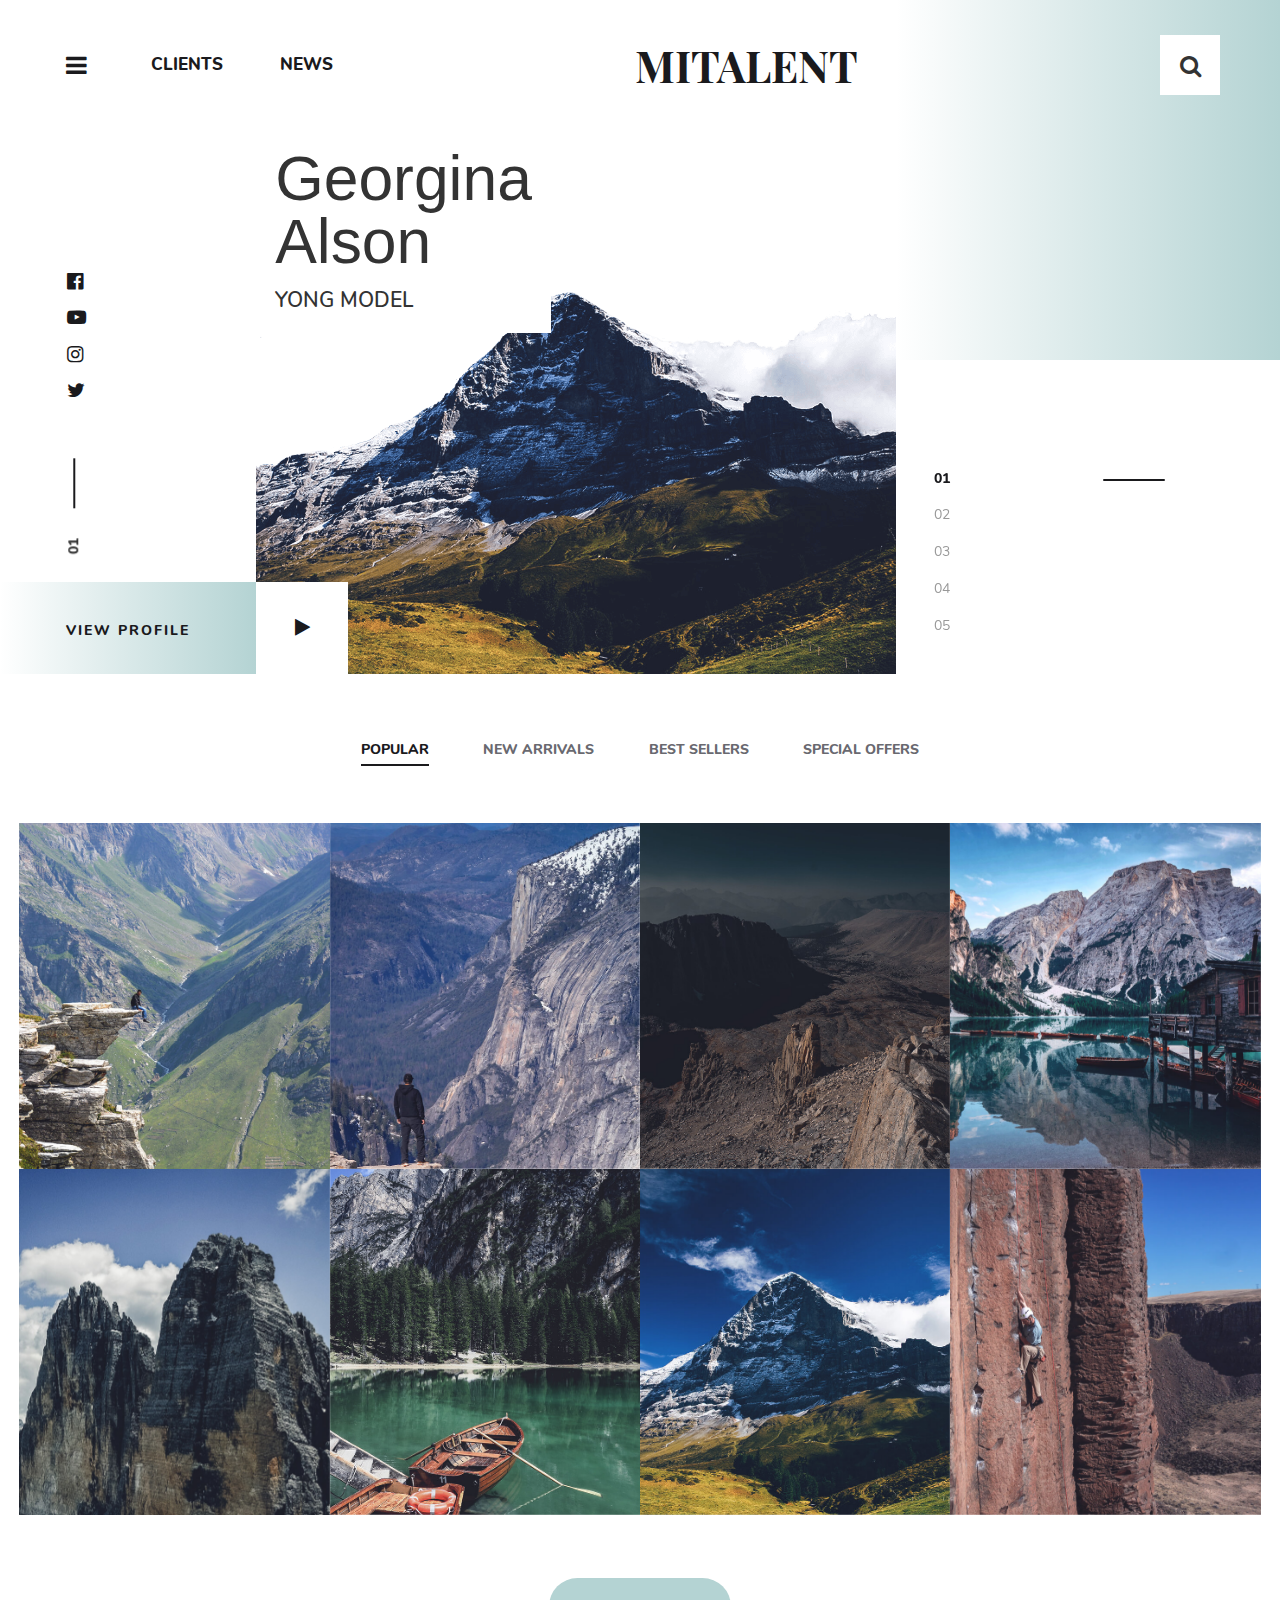
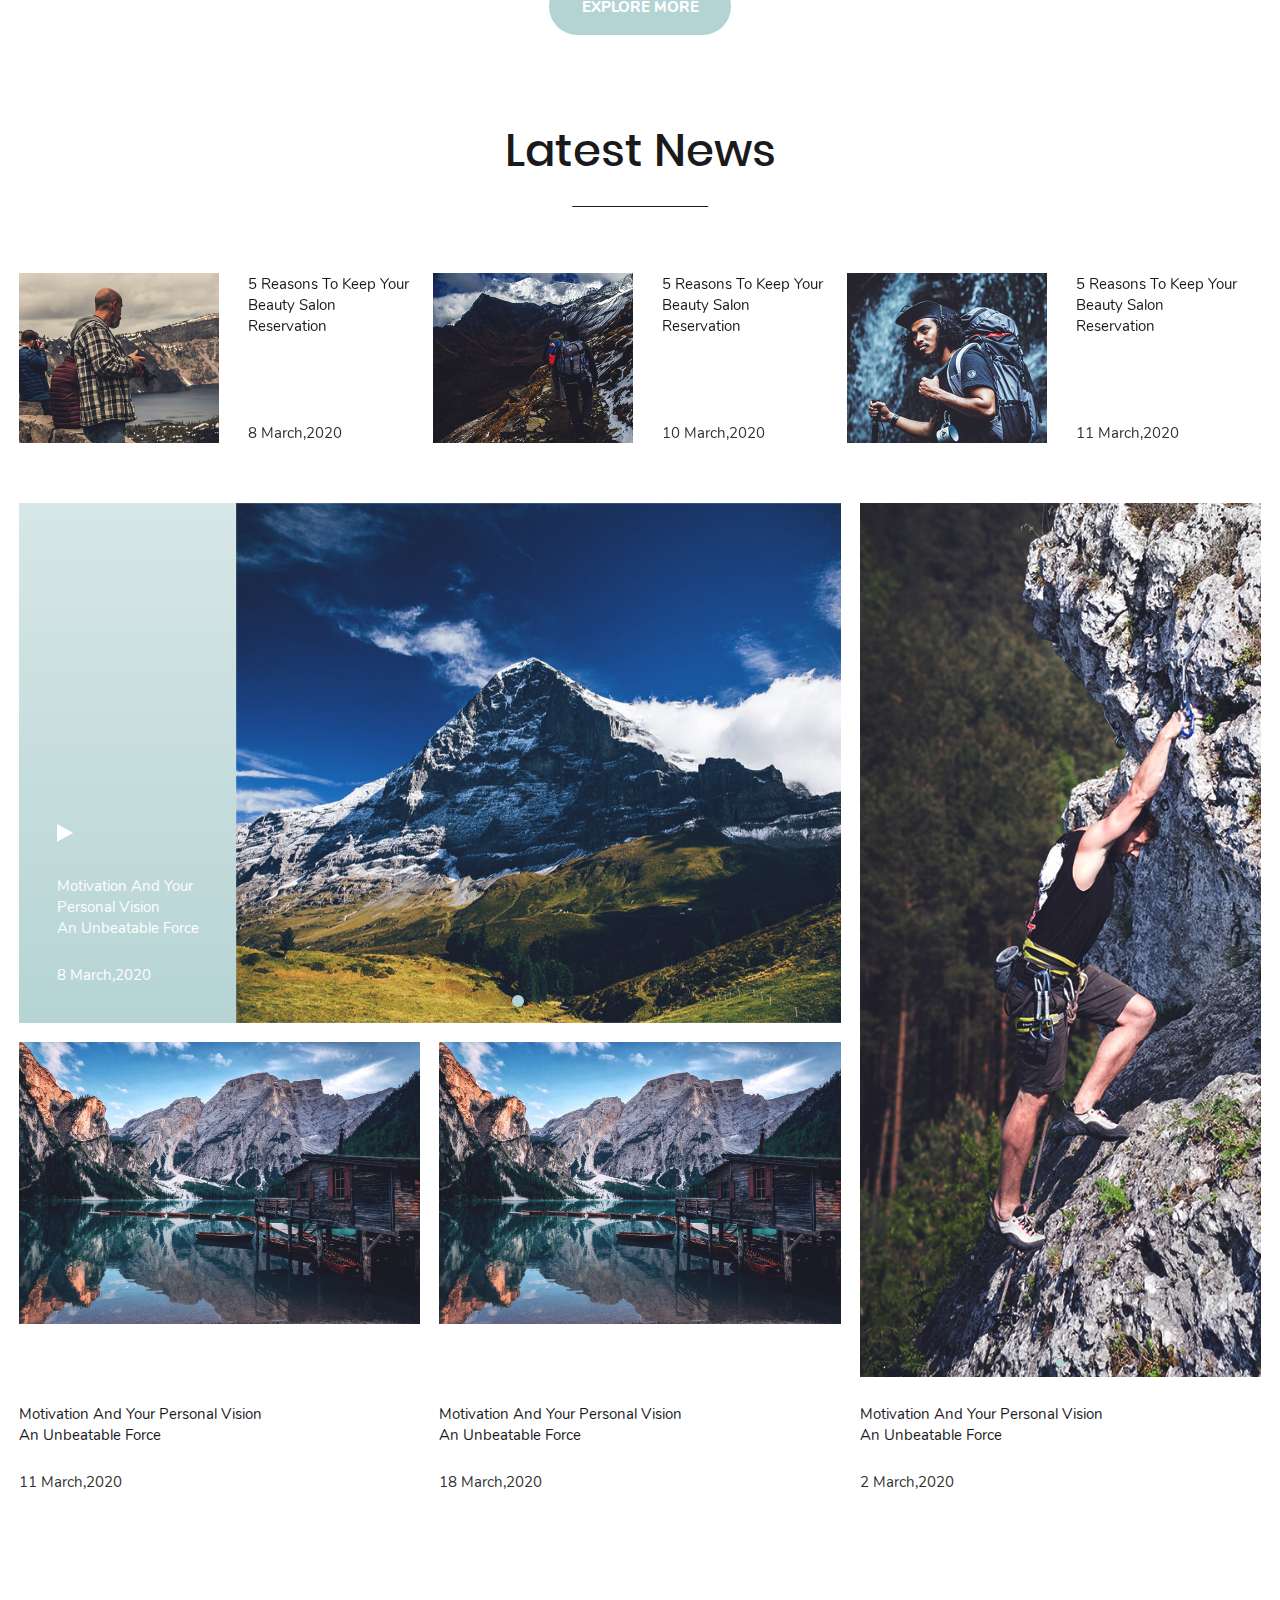
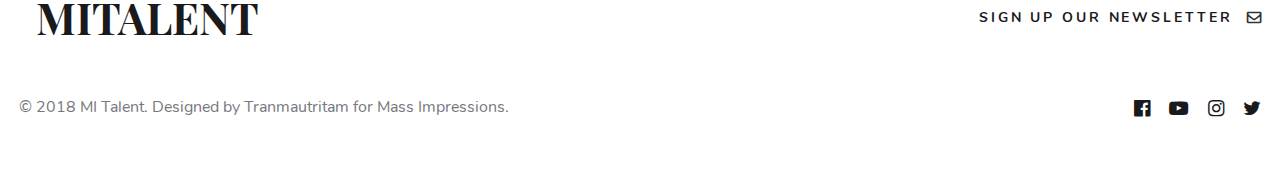
==== home.html @ 9407c534 "mital typesetting psd" ====
<!DOCTYPE html>
<html lang="ru">

<head>

  <meta charset="utf-8">
  <title>OptimizedHTML 5</title>
  <meta name="description" content="Startup HTML template OptimizedHTML 5">
  <meta name="viewport" content="width=device-width">
  <link rel="icon" href="img/favicon.png">
  <meta property="og:image" content="img/dest/preview.jpg">
  <link rel="stylesheet" href="css/app.min.css">

</head>

<body>

  <div class="home-bg">

  </div>
<!-- HEADER -->
  <div class="hero">
    <nav>
      <button id="menu-button" class="nav-bar"><i class="fa fa-bars"></i></button>

      <a href="index.html" class="nav-link">Clients</a>
      <a href="home.html" class="nav-link">News</a>

      <div class="logo"><a href="index.html">Mitalent</a></div>

      <div class="form-container">
        <form action="" autocomplete="on">
          <div class="block-submit">
            <input id="search" name="search" type="text" placeholder="What're we looking for ?">

            <input id="search_submit" value="Rechercher" type="submit">
            <span class="search"><i class="fa fa-search" aria-hidden="true"></i></span>
          </div>
        </form>
      </div>
    </nav>

    <div id="menu">

      <ul>
        <li><a href="index.html">Clients</a></li>
        <li><a href="home.html">News</a></li>
        <li><a href="#">Blog</a></li>
      </ul>

    </div>

  </div>


<!-- THE END HEADER -->

<!-- CONTENT -->
<div class="content">

  <div class="block-social">

    <a href="#"><i class="fa fa-facebook-official"></i></a>
    <a href="#"><i class="fa fa-youtube-play"></i></a>
    <a href="#"><i class="fa fa-instagram"></i></a>
    <a href="#"><i class="fa fa-twitter"></i></a>

  </div>

  <div class="hero-slider">

    <div class="flex-play">

      <div class="flex-play-nav">
        <div class="swiper-pagination"></div>
      </div>

      <div class="slider-play">
        <span>VIEW PROFILE</span>
      </div>
    </div>

    <div class="flex-slider">

      <!-- Swiper -->
      <div class="swiper-container">
        <div class="swiper-wrapper">

          <div class="swiper-slide" style="background-image: url(images/src/15-1.png);">
            <div class="title" data-swiper-parallax="-400" data-swiper-parallax-opacity="0">
              <h2>Georgina <br> Alson</h2>
              <span>Yong Model</span>
            </div>
          </div>
          <div class="swiper-slide" style="background-image: url(images/src/16-1.png);">
            <div class="title" data-swiper-parallax="-400" data-swiper-parallax-opacity="0">
              <h2>Georgina <br> Alson</h2>
              <span>Yong Model</span>
            </div>
          </div>
          <div class="swiper-slide" style="background-image: url(images/src/04-1.png);">
            <div class="title" data-swiper-parallax="-400" data-swiper-parallax-opacity="0">
              <h2>Georgina <br> Alson</h2>
              <span>Yong Model</span>
            </div>
          </div>
          <div class="swiper-slide" style="background-image: url(images/src/18-1.png);">
            <div class="title" data-swiper-parallax="-400" data-swiper-parallax-opacity="0">
              <h2>Georgina <br> Alson</h2>
              <span>Yong Model</span>
            </div>
          </div>
          <div class="swiper-slide" style="background-image: url(images/src/04-1.png);">
            <div class="title" data-swiper-parallax="-400" data-swiper-parallax-opacity="0">
              <h2>Georgina <br> Alson</h2>
              <span>Yong Model</span>
            </div>
          </div>

        </div>
      </div>

      <div class="play-img">
        <div class="swiper-btn swiper-button-prev">

        </div>
        <div class="swiper-btn swiper-button-next">

        </div>

      </div>

    </div>

    <div class="flex-nav">
      <!-- Add Pagination -->
      <div class="swiper-pagination"></div>
    </div>

  </div>

  <div class="wrapper">

    <div class="controls">
      <button type="button" class="control" data-filter=".category-home1">popular</button>
      <button type="button" class="control" data-filter=".category-home2">new arrivals</button>
      <button type="button" class="control" data-filter=".category-home3">best sellers</button>
      <button type="button" class="control" data-filter=".category-home4">special offers</button>
    </div>

    <div class="container-home">

      <div class="mix category-home1" data-order="1" style="background-image: url(images/src/03.jpg)">
        <div class="overlay">
          <a href="#" class="mital-link"><i class="fa fa-arrow-circle-up"></i></a>
          <p>popular<br><span>singer</span></p>
        </div>
      </div>

      <div class="mix category-home2" data-order="2" style="background-image: url(images/src/04.jpg)">
        <div class="overlay">
          <a href="#" class="mital-link"><i class="fa fa-arrow-circle-up"></i></a>
          <p>arrivals<br><span>singer</span></p>
        </div>
      </div>

      <div class="mix category-home1" data-order="3" style="background-image: url(images/src/05.jpg)">
        <div class="overlay">
          <a href="#" class="mital-link"><i class="fa fa-arrow-circle-up"></i></a>
          <p>sellers<br><span>singer</span></p>
        </div>
      </div>

      <div class="mix category-home2" data-order="4" style="background-image: url(images/src/06.jpg)">
        <div class="overlay">
          <a href="#" class="mital-link"><i class="fa fa-arrow-circle-up"></i></a>
          <p>special<br><span>singer</span></p>
        </div>
      </div>
      <!---->

      <div class="mix category-home1" data-order="5" style="background-image: url(images/src/07.jpg)">
        <div class="overlay">
          <a href="#" class="mital-link"><i class="fa fa-arrow-circle-up"></i></a>
          <p>popular<br><span>singer</span></p>
        </div>
      </div>

      <div class="mix category-home2" data-order="6" style="background-image: url(images/src/08.jpg)">
        <div class="overlay">
          <a href="#" class="mital-link"><i class="fa fa-arrow-circle-up"></i></a>
          <p>arrivals<br><span>singer</span></p>
        </div>
      </div>

      <div class="mix category-home1" data-order="7" style="background-image: url(images/src/09.jpg)">
        <div class="overlay">
          <a href="#" class="mital-link"><i class="fa fa-arrow-circle-up"></i></a>
          <p>sellers<br><span>singer</span></p>
        </div>
      </div>

      <div class="mix category-home2" data-order="8" style="background-image: url(images/src/10.jpg)">
        <div class="overlay">
          <a href="#" class="mital-link"><i class="fa fa-arrow-circle-up"></i></a>
          <p>special<br><span>singer</span></p>
        </div>
      </div>
      <!---->
      <div class="mix category-home1" data-order="9" style="background-image: url(images/src/11.jpg)">
        <div class="overlay">
          <a href="#" class="mital-link"><i class="fa fa-arrow-circle-up"></i></a>
          <p>popular<br><span>singer</span></p>
        </div>
      </div>

      <div class="mix category-home2" data-order="10" style="background-image: url(images/src/12.jpg)">
        <div class="overlay">
          <a href="#" class="mital-link"><i class="fa fa-arrow-circle-up"></i></a>
          <p>arrivals<br><span>singer</span></p>
        </div>
      </div>

      <div class="mix category-home1" data-order="11" style="background-image: url(images/src/13.jpg)">
        <div class="overlay">
          <a href="#" class="mital-link"><i class="fa fa-arrow-circle-up"></i></a>
          <p>sellers<br><span>singer</span></p>
        </div>
      </div>

      <div class="mix category-home2" data-order="12" style="background-image: url(images/src/14.jpg)">
        <div class="overlay">
          <a href="#" class="mital-link"><i class="fa fa-arrow-circle-up"></i></a>
          <p>special<br><span>singer</span></p>
        </div>
      </div>
      <!---->
      <div class="mix category-home1" data-order="13" style="background-image: url(images/src/15.jpg)">
        <div class="overlay">
          <a href="#" class="mital-link"><i class="fa fa-arrow-circle-up"></i></a>
          <p>popular<br><span>singer</span></p>
        </div>
      </div>

      <div class="mix category-home2" data-order="14" style="background-image: url(images/src/16.jpg)">
        <div class="overlay">
          <a href="#" class="mital-link"><i class="fa fa-arrow-circle-up"></i></a>
          <p>arrivals<br><span>singer</span></p>
        </div>
      </div>

      <div class="mix category-home1" data-order="15" style="background-image: url(images/src/17.jpg)">
        <div class="overlay">
          <a href="#" class="mital-link"><i class="fa fa-arrow-circle-up"></i></a>
          <p>sellers<br><span>singer</span></p>
        </div>
      </div>

      <div class="mix category-home2" data-order="16" style="background-image: url(images/src/18.jpg)">
        <div class="overlay">
          <a href="#" class="mital-link"><i class="fa fa-arrow-circle-up"></i></a>
          <p>special<br><span>singer</span></p>
        </div>
      </div>

      <!-- -->

      <div class="mix category-home3" data-order="17" style="background-image: url(images/src/03.jpg)">
        <div class="overlay">
          <a href="#" class="mital-link"><i class="fa fa-arrow-circle-up"></i></a>
          <p>popular<br><span>singer</span></p>
        </div>
      </div>

      <div class="mix category-home4" data-order="18" style="background-image: url(images/src/04.jpg)">
        <div class="overlay">
          <a href="#" class="mital-link"><i class="fa fa-arrow-circle-up"></i></a>
          <p>arrivals<br><span>singer</span></p>
        </div>
      </div>

      <div class="mix category-home3" data-order="19" style="background-image: url(images/src/05.jpg)">
        <div class="overlay">
          <a href="#" class="mital-link"><i class="fa fa-arrow-circle-up"></i></a>
          <p>sellers<br><span>singer</span></p>
        </div>
      </div>

      <div class="mix category-home4" data-order="20" style="background-image: url(images/src/06.jpg)">
        <div class="overlay">
          <a href="#" class="mital-link"><i class="fa fa-arrow-circle-up"></i></a>
          <p>special<br><span>singer</span></p>
        </div>
      </div>
      <!---->

      <div class="mix category-home3" data-order="21" style="background-image: url(images/src/07.jpg)">
        <div class="overlay">
          <a href="#" class="mital-link"><i class="fa fa-arrow-circle-up"></i></a>
          <p>popular<br><span>singer</span></p>
        </div>
      </div>

      <div class="mix category-home4" data-order="22" style="background-image: url(images/src/08.jpg)">
        <div class="overlay">
          <a href="#" class="mital-link"><i class="fa fa-arrow-circle-up"></i></a>
          <p>arrivals<br><span>singer</span></p>
        </div>
      </div>

      <div class="mix category-home3" data-order="23" style="background-image: url(images/src/09.jpg)">
        <div class="overlay">
          <a href="#" class="mital-link"><i class="fa fa-arrow-circle-up"></i></a>
          <p>sellers<br><span>singer</span></p>
        </div>
      </div>

      <div class="mix category-home4" data-order="24" style="background-image: url(images/src/10.jpg)">
        <div class="overlay">
          <a href="#" class="mital-link"><i class="fa fa-arrow-circle-up"></i></a>
          <p>special<br><span>singer</span></p>
        </div>
      </div>
      <!---->
      <div class="mix category-home3" data-order="25" style="background-image: url(images/src/11.jpg)">
        <div class="overlay">
          <a href="#" class="mital-link"><i class="fa fa-arrow-circle-up"></i></a>
          <p>popular<br><span>singer</span></p>
        </div>
      </div>

      <div class="mix category-home4" data-order="26" style="background-image: url(images/src/12.jpg)">
        <div class="overlay">
          <a href="#" class="mital-link"><i class="fa fa-arrow-circle-up"></i></a>
          <p>arrivals<br><span>singer</span></p>
        </div>
      </div>

      <div class="mix category-home3" data-order="27" style="background-image: url(images/src/13.jpg)">
        <div class="overlay">
          <a href="#" class="mital-link"><i class="fa fa-arrow-circle-up"></i></a>
          <p>sellers<br><span>singer</span></p>
        </div>
      </div>

      <div class="mix category-home4" data-order="28" style="background-image: url(images/src/14.jpg)">
        <div class="overlay">
          <a href="#" class="mital-link"><i class="fa fa-arrow-circle-up"></i></a>
          <p>special<br><span>singer</span></p>
        </div>
      </div>
      <!---->
      <div class="mix category-home3" data-order="29" style="background-image: url(images/src/15.jpg)">
        <div class="overlay">
          <a href="#" class="mital-link"><i class="fa fa-arrow-circle-up"></i></a>
          <p>popular<br><span>singer</span></p>
        </div>
      </div>

      <div class="mix category-home4" data-order="30" style="background-image: url(images/src/16.jpg)">
        <div class="overlay">
          <a href="#" class="mital-link"><i class="fa fa-arrow-circle-up"></i></a>
          <p>arrivals<br><span>singer</span></p>
        </div>
      </div>

      <div class="mix category-home3" data-order="31" style="background-image: url(images/src/17.jpg)">
        <div class="overlay">
          <a href="#" class="mital-link"><i class="fa fa-arrow-circle-up"></i></a>
          <p>sellers<br><span>singer</span></p>
        </div>
      </div>

      <div class="mix category-home4" data-order="32" style="background-image: url(images/src/18.jpg)">
        <div class="overlay">
          <a href="#" class="mital-link"><i class="fa fa-arrow-circle-up"></i></a>
          <p>special<br><span>singer</span></p>
        </div>
      </div>

      <div class="gap"></div>
      <div class="gap"></div>
      <div class="gap"></div>

    </div>

    <div class="home-mix-button">
      <button class="mix-button">explore more</button>
    </div>


    <div class="home-news">

      <h2>Latest News</h2>

      <div class="swiper-home-container" id="swiper-home-container">
        <div class="swiper-wrapper">
          <div class="swiper-slide active-slider">

            <div class="content">
              <img src="images/src/news-home1.jpg" alt="news">
              <div class="link-news">
                <a href="#">5 Reasons To Keep Your<br> Beauty Salon <br>
                  Reservation</a>
                <span>8 March,2020</span>
              </div>
            </div>
          </div>

          <div class="swiper-slide">
            <div class="content">
              <img src="images/src/news-home2.jpg" alt="news">
              <div class="link-news">
                <a href="#">5 Reasons To Keep Your<br> Beauty Salon <br>
                  Reservation</a>
                <span>10 March,2020</span>
              </div>
            </div>
          </div>

          <div class="swiper-slide">
            <div class="content">
              <img src="images/src/news-home3.jpg" alt="news">
              <div class="link-news">
                <a href="#">5 Reasons To Keep Your<br> Beauty Salon <br>
                  Reservation</a>
                <span>11 March,2020</span>
              </div>
            </div>
          </div>

          <div class="swiper-slide">
            <div class="content">
              <img src="images/src/news-home4.jpg" alt="news">
              <div class="link-news">
                <a href="#">5 Reasons To Keep Your<br> Beauty Salon <br>
                  Reservation</a>
                <span>11 March,2020</span>
              </div>
            </div>
          </div>

          <div class="swiper-slide">
            <div class="content">
              <img src="images/src/news-home5.jpg" alt="news">
              <div class="link-news">
                <a href="#">5 Reasons To Keep Your<br> Beauty Salon <br>
                  Reservation</a>
                <span>15 March,2020</span>
              </div>
            </div>
          </div>

          <div class="swiper-slide">
            <div class="content">
              <img src="images/src/news-home6.jpg" alt="news">
              <div class="link-news">
                <a href="#">5 Reasons To Keep Your<br> Beauty Salon <br>
                  Reservation</a>
                <span>16 March,2020</span>
              </div>
            </div>
          </div>

          <div class="swiper-slide">
            <div class="content">
              <img src="images/src/news-home7.jpg" alt="news">
              <div class="link-news">
                <a href="#">5 Reasons To Keep Your<br> Beauty Salon <br>
                  Reservation</a>
                <span>16 March,2020</span>
              </div>
            </div>
          </div>

          <div class="swiper-slide">
            <div class="content">
              <img src="images/src/news-home8.jpg" alt="news">
              <div class="link-news">
                <a href="#">5 Reasons To Keep Your<br> Beauty Salon <br>
                  Reservation</a>
                <span>28 March,2020</span>
              </div>
            </div>
          </div>

        </div>
      </div>

      <div class="news-grid">

        <div class="news-container">

          <div class="box">
            <div class="content">
              <div class="first-block">


                <div class="first-linc link-news">

                  <div class="play-first-img">
                    <div class="swiper-first-btn swiper-first-button-prev">

                    </div>
                    <div class="swiper-first-btn swiper-first-button-next">

                    </div>

                  </div>

                  <a href="#">Motivation And Your Personal Vision<br> An Unbeatable Force</a>
                  <span>8 March,2020</span>
                </div>

                <!-- Swiper -->
                <div class="swiper-container-brand">

                  <div class="swiper-wrapper">
                    <div class="swiper-slide" style="background-image:url(images/src/15.jpg)"></div>
                    <div class="swiper-slide" style="background-image:url(images/src/12.jpg)"></div>
                    <div class="swiper-slide" style="background-image:url(images/src/16.jpg)"></div>

                  </div>

                  <!-- Add Pagination -->
                  <div class="swiper-pagination swiper-pagination-white"></div>

                </div>
                <!-- Swiper JS -->
              </div>
            </div>
          </div>

          <div class="box">
            <div class="content">
              <div class="swiper-news-container">
                <div class="swiper-wrapper">
                  <div class="swiper-slide" style="background-image: url(images/src/news-slide6.jpg)">
                  </div>
                  <div class="swiper-slide" style="background-image: url(images/src/news-slide2.jpg)"></div>
                  <div class="swiper-slide" style="background-image: url(images/src/news-slide3.jpg)"></div>
                  <div class="swiper-slide" style="background-image: url(images/src/news-slide4.jpg)"></div>
                  <div class="swiper-slide" style="background-image: url(images/src/news-slide5.jpg)"></div>
                </div>
                <!-- Add Pagination -->
                <div class="swiper-pagination"></div>
              </div>

              <div class="link-news">
                <a href="#">Motivation And Your Personal Vision<br> An Unbeatable Force</a>
                <span>2 March,2020</span>
              </div>
            </div>
          </div>

          <div class="box">
            <div class="content">
              <img src="images/src/23.jpg" alt="img">
              <div class="link-news">
                <a href="#">Motivation And Your Personal Vision<br> An Unbeatable Force</a>
                <span>11 March,2020</span>
              </div>
            </div>
          </div>

          <div class="box">
            <div class="content">
              <img src="images/src/23.jpg" alt="img">
              <div class="link-news">
                <a href="#">Motivation And Your Personal Vision<br> An Unbeatable Force</a>
                <span>18 March,2020</span>
              </div>
            </div>
          </div>

        </div>
      </div>

    </div>

  </div>

</div>
<!-- THE END CONTENT -->

<!-- FOOTER -->

<footer class="footer">
  <div class="wrapper">
    <div class="footer-logo">
      <div class="logo"><a href="/">Mitalent</a></div>
      <div class="mailing"><a href="/">sign up our newsletter</a><i class="fa fa-envelope-o"></i></div>
    </div>
    <div class="footer-social">
      <p class="copyright">&#169; 2018 MI Talent. Designed by Tranmautritam for Mass Impressions.</p>
      <div class="footer-block-social">

        <a href="#"><i class="fa fa-facebook-official"></i></a>
        <a href="#"><i class="fa fa-youtube-play"></i></a>
        <a href="#"><i class="fa fa-instagram"></i></a>
        <a href="#"><i class="fa fa-twitter"></i></a>

      </div>
    </div>
  </div>
</footer>


<!-- THE END FOOTER -->

<script src="js/app.min.js"></script>

</body>
</html>
---- css/app.min.css ----
@charset "UTF-8";*,::after,::before{-webkit-box-sizing:border-box;box-sizing:border-box}html{font-family:sans-serif;line-height:1.15;-webkit-text-size-adjust:100%;-webkit-tap-highlight-color:transparent}article,aside,figcaption,figure,footer,header,hgroup,main,nav,section{display:block}body{margin:0;font-family:-apple-system,BlinkMacSystemFont,"Segoe UI",Roboto,"Helvetica Neue",Arial,"Noto Sans",sans-serif,"Apple Color Emoji","Segoe UI Emoji","Segoe UI Symbol","Noto Color Emoji";font-size:1rem;font-weight:400;line-height:1.5;color:#212529;text-align:left;background-color:#fff}[tabindex="-1"]:focus:not(:focus-visible){outline:0!important}hr{-webkit-box-sizing:content-box;box-sizing:content-box;height:0;overflow:visible}h1,h2,h3,h4,h5,h6{margin-top:0;margin-bottom:.5rem}p{margin-top:0;margin-bottom:1rem}abbr[data-original-title],abbr[title]{text-decoration:underline;-webkit-text-decoration:underline dotted;text-decoration:underline dotted;cursor:help;border-bottom:0;-webkit-text-decoration-skip-ink:none;text-decoration-skip-ink:none}address{margin-bottom:1rem;font-style:normal;line-height:inherit}dl,ol,ul{margin-top:0;margin-bottom:1rem}ol ol,ol ul,ul ol,ul ul{margin-bottom:0}dt{font-weight:700}dd{margin-bottom:.5rem;margin-left:0}blockquote{margin:0 0 1rem}b,strong{font-weight:bolder}small{font-size:80%}sub,sup{position:relative;font-size:75%;line-height:0;vertical-align:baseline}sub{bottom:-.25em}sup{top:-.5em}a{color:#007bff;text-decoration:none;background-color:transparent}a:hover{color:#0056b3;text-decoration:underline}a:not([href]){color:inherit;text-decoration:none}a:not([href]):hover{color:inherit;text-decoration:none}code,kbd,pre,samp{font-family:SFMono-Regular,Menlo,Monaco,Consolas,"Liberation Mono","Courier New",monospace;font-size:1em}pre{margin-top:0;margin-bottom:1rem;overflow:auto}figure{margin:0 0 1rem}img{vertical-align:middle;border-style:none}svg{overflow:hidden;vertical-align:middle}table{border-collapse:collapse}caption{padding-top:.75rem;padding-bottom:.75rem;color:#6c757d;text-align:left;caption-side:bottom}th{text-align:inherit}label{display:inline-block;margin-bottom:.5rem}button{border-radius:0}button:focus{outline:1px dotted;outline:5px auto -webkit-focus-ring-color}button,input,optgroup,select,textarea{margin:0;font-family:inherit;font-size:inherit;line-height:inherit}button,input{overflow:visible}button,select{text-transform:none}select{word-wrap:normal}[type=button],[type=reset],[type=submit],button{-webkit-appearance:button}[type=button]:not(:disabled),[type=reset]:not(:disabled),[type=submit]:not(:disabled),button:not(:disabled){cursor:pointer}[type=button]::-moz-focus-inner,[type=reset]::-moz-focus-inner,[type=submit]::-moz-focus-inner,button::-moz-focus-inner{padding:0;border-style:none}input[type=checkbox],input[type=radio]{-webkit-box-sizing:border-box;box-sizing:border-box;padding:0}input[type=date],input[type=datetime-local],input[type=month],input[type=time]{-webkit-appearance:listbox}textarea{overflow:auto;resize:vertical}fieldset{min-width:0;padding:0;margin:0;border:0}legend{display:block;width:100%;max-width:100%;padding:0;margin-bottom:.5rem;font-size:1.5rem;line-height:inherit;color:inherit;white-space:normal}progress{vertical-align:baseline}[type=number]::-webkit-inner-spin-button,[type=number]::-webkit-outer-spin-button{height:auto}[type=search]{outline-offset:-2px;-webkit-appearance:none}[type=search]::-webkit-search-decoration{-webkit-appearance:none}::-webkit-file-upload-button{font:inherit;-webkit-appearance:button}output{display:inline-block}summary{display:list-item;cursor:pointer}template{display:none}[hidden]{display:none!important}@font-face{font-family:FontAwesome;src:url(../fonts/fontawesome-webfont.eot?v=4.7.0);src:url(../fonts/fontawesome-webfont.eot?#iefix&v=4.7.0) format("embedded-opentype"),url(../fonts/fontawesome-webfont.woff2?v=4.7.0) format("woff2"),url(../fonts/fontawesome-webfont.woff?v=4.7.0) format("woff"),url(../fonts/fontawesome-webfont.ttf?v=4.7.0) format("truetype"),url(../fonts/fontawesome-webfont.svg?v=4.7.0#fontawesomeregular) format("svg");font-weight:400;font-style:normal}.fa{display:inline-block;font:normal normal normal 14px/1 FontAwesome;font-size:inherit;text-rendering:auto;-webkit-font-smoothing:antialiased;-moz-osx-font-smoothing:grayscale}.fa-lg{font-size:1.33333em;line-height:.75em;vertical-align:-15%}.fa-2x{font-size:2em}.fa-3x{font-size:3em}.fa-4x{font-size:4em}.fa-5x{font-size:5em}.fa-fw{width:1.28571em;text-align:center}.fa-ul{padding-left:0;margin-left:2.14286em;list-style-type:none}.fa-ul>li{position:relative}.fa-li{position:absolute;left:-2.14286em;width:2.14286em;top:.14286em;text-align:center}.fa-li.fa-lg{left:-1.85714em}.fa-border{padding:.2em .25em .15em;border:solid .08em #eee;border-radius:.1em}.fa-pull-left{float:left}.fa-pull-right{float:right}.fa.fa-pull-left{margin-right:.3em}.fa.fa-pull-right{margin-left:.3em}.pull-right{float:right}.pull-left{float:left}.fa.pull-left{margin-right:.3em}.fa.pull-right{margin-left:.3em}.fa-spin{-webkit-animation:fa-spin 2s infinite linear;animation:fa-spin 2s infinite linear}.fa-pulse{-webkit-animation:fa-spin 1s infinite steps(8);animation:fa-spin 1s infinite steps(8)}@-webkit-keyframes fa-spin{0%{-webkit-transform:rotate(0);transform:rotate(0)}100%{-webkit-transform:rotate(359deg);transform:rotate(359deg)}}@keyframes fa-spin{0%{-webkit-transform:rotate(0);transform:rotate(0)}100%{-webkit-transform:rotate(359deg);transform:rotate(359deg)}}.fa-rotate-90{-webkit-transform:rotate(90deg);-ms-transform:rotate(90deg);transform:rotate(90deg)}.fa-rotate-180{-webkit-transform:rotate(180deg);-ms-transform:rotate(180deg);transform:rotate(180deg)}.fa-rotate-270{-webkit-transform:rotate(270deg);-ms-transform:rotate(270deg);transform:rotate(270deg)}.fa-flip-horizontal{-webkit-transform:scale(-1,1);-ms-transform:scale(-1,1);transform:scale(-1,1)}.fa-flip-vertical{-webkit-transform:scale(1,-1);-ms-transform:scale(1,-1);transform:scale(1,-1)}:root .fa-flip-horizontal,:root .fa-flip-vertical,:root .fa-rotate-180,:root .fa-rotate-270,:root .fa-rotate-90{-webkit-filter:none;filter:none}.fa-stack{position:relative;display:inline-block;width:2em;height:2em;line-height:2em;vertical-align:middle}.fa-stack-1x,.fa-stack-2x{position:absolute;left:0;width:100%;text-align:center}.fa-stack-1x{line-height:inherit}.fa-stack-2x{font-size:2em}.fa-inverse{color:#fff}.fa-glass:before{content:""}.fa-music:before{content:""}.fa-search:before{content:""}.fa-envelope-o:before{content:""}.fa-heart:before{content:""}.fa-star:before{content:""}.fa-star-o:before{content:""}.fa-user:before{content:""}.fa-film:before{content:""}.fa-th-large:before{content:""}.fa-th:before{content:""}.fa-th-list:before{content:""}.fa-check:before{content:""}.fa-close:before,.fa-remove:before,.fa-times:before{content:""}.fa-search-plus:before{content:""}.fa-search-minus:before{content:""}.fa-power-off:before{content:""}.fa-signal:before{content:""}.fa-cog:before,.fa-gear:before{content:""}.fa-trash-o:before{content:""}.fa-home:before{content:""}.fa-file-o:before{content:""}.fa-clock-o:before{content:""}.fa-road:before{content:""}.fa-download:before{content:""}.fa-arrow-circle-o-down:before{content:""}.fa-arrow-circle-o-up:before{content:""}.fa-inbox:before{content:""}.fa-play-circle-o:before{content:""}.fa-repeat:before,.fa-rotate-right:before{content:""}.fa-refresh:before{content:""}.fa-list-alt:before{content:""}.fa-lock:before{content:""}.fa-flag:before{content:""}.fa-headphones:before{content:""}.fa-volume-off:before{content:""}.fa-volume-down:before{content:""}.fa-volume-up:before{content:""}.fa-qrcode:before{content:""}.fa-barcode:before{content:""}.fa-tag:before{content:""}.fa-tags:before{content:""}.fa-book:before{content:""}.fa-bookmark:before{content:""}.fa-print:before{content:""}.fa-camera:before{content:""}.fa-font:before{content:""}.fa-bold:before{content:""}.fa-italic:before{content:""}.fa-text-height:before{content:""}.fa-text-width:before{content:""}.fa-align-left:before{content:""}.fa-align-center:before{content:""}.fa-align-right:before{content:""}.fa-align-justify:before{content:""}.fa-list:before{content:""}.fa-dedent:before,.fa-outdent:before{content:""}.fa-indent:before{content:""}.fa-video-camera:before{content:""}.fa-image:before,.fa-photo:before,.fa-picture-o:before{content:""}.fa-pencil:before{content:""}.fa-map-marker:before{content:""}.fa-adjust:before{content:""}.fa-tint:before{content:""}.fa-edit:before,.fa-pencil-square-o:before{content:""}.fa-share-square-o:before{content:""}.fa-check-square-o:before{content:""}.fa-arrows:before{content:""}.fa-step-backward:before{content:""}.fa-fast-backward:before{content:""}.fa-backward:before{content:""}.fa-play:before{content:""}.fa-pause:before{content:""}.fa-stop:before{content:""}.fa-forward:before{content:""}.fa-fast-forward:before{content:""}.fa-step-forward:before{content:""}.fa-eject:before{content:""}.fa-chevron-left:before{content:""}.fa-chevron-right:before{content:""}.fa-plus-circle:before{content:""}.fa-minus-circle:before{content:""}.fa-times-circle:before{content:""}.fa-check-circle:before{content:""}.fa-question-circle:before{content:""}.fa-info-circle:before{content:""}.fa-crosshairs:before{content:""}.fa-times-circle-o:before{content:""}.fa-check-circle-o:before{content:""}.fa-ban:before{content:""}.fa-arrow-left:before{content:""}.fa-arrow-right:before{content:""}.fa-arrow-up:before{content:""}.fa-arrow-down:before{content:""}.fa-mail-forward:before,.fa-share:before{content:""}.fa-expand:before{content:""}.fa-compress:before{content:""}.fa-plus:before{content:""}.fa-minus:before{content:""}.fa-asterisk:before{content:""}.fa-exclamation-circle:before{content:""}.fa-gift:before{content:""}.fa-leaf:before{content:""}.fa-fire:before{content:""}.fa-eye:before{content:""}.fa-eye-slash:before{content:""}.fa-exclamation-triangle:before,.fa-warning:before{content:""}.fa-plane:before{content:""}.fa-calendar:before{content:""}.fa-random:before{content:""}.fa-comment:before{content:""}.fa-magnet:before{content:""}.fa-chevron-up:before{content:""}.fa-chevron-down:before{content:""}.fa-retweet:before{content:""}.fa-shopping-cart:before{content:""}.fa-folder:before{content:""}.fa-folder-open:before{content:""}.fa-arrows-v:before{content:""}.fa-arrows-h:before{content:""}.fa-bar-chart-o:before,.fa-bar-chart:before{content:""}.fa-twitter-square:before{content:""}.fa-facebook-square:before{content:""}.fa-camera-retro:before{content:""}.fa-key:before{content:""}.fa-cogs:before,.fa-gears:before{content:""}.fa-comments:before{content:""}.fa-thumbs-o-up:before{content:""}.fa-thumbs-o-down:before{content:""}.fa-star-half:before{content:""}.fa-heart-o:before{content:""}.fa-sign-out:before{content:""}.fa-linkedin-square:before{content:""}.fa-thumb-tack:before{content:""}.fa-external-link:before{content:""}.fa-sign-in:before{content:""}.fa-trophy:before{content:""}.fa-github-square:before{content:""}.fa-upload:before{content:""}.fa-lemon-o:before{content:""}.fa-phone:before{content:""}.fa-square-o:before{content:""}.fa-bookmark-o:before{content:""}.fa-phone-square:before{content:""}.fa-twitter:before{content:""}.fa-facebook-f:before,.fa-facebook:before{content:""}.fa-github:before{content:""}.fa-unlock:before{content:""}.fa-credit-card:before{content:""}.fa-feed:before,.fa-rss:before{content:""}.fa-hdd-o:before{content:""}.fa-bullhorn:before{content:""}.fa-bell:before{content:""}.fa-certificate:before{content:""}.fa-hand-o-right:before{content:""}.fa-hand-o-left:before{content:""}.fa-hand-o-up:before{content:""}.fa-hand-o-down:before{content:""}.fa-arrow-circle-left:before{content:""}.fa-arrow-circle-right:before{content:""}.fa-arrow-circle-up:before{content:""}.fa-arrow-circle-down:before{content:""}.fa-globe:before{content:""}.fa-wrench:before{content:""}.fa-tasks:before{content:""}.fa-filter:before{content:""}.fa-briefcase:before{content:""}.fa-arrows-alt:before{content:""}.fa-group:before,.fa-users:before{content:""}.fa-chain:before,.fa-link:before{content:""}.fa-cloud:before{content:""}.fa-flask:before{content:""}.fa-cut:before,.fa-scissors:before{content:""}.fa-copy:before,.fa-files-o:before{content:""}.fa-paperclip:before{content:""}.fa-floppy-o:before,.fa-save:before{content:""}.fa-square:before{content:""}.fa-bars:before,.fa-navicon:before,.fa-reorder:before{content:""}.fa-list-ul:before{content:""}.fa-list-ol:before{content:""}.fa-strikethrough:before{content:""}.fa-underline:before{content:""}.fa-table:before{content:""}.fa-magic:before{content:""}.fa-truck:before{content:""}.fa-pinterest:before{content:""}.fa-pinterest-square:before{content:""}.fa-google-plus-square:before{content:""}.fa-google-plus:before{content:""}.fa-money:before{content:""}.fa-caret-down:before{content:""}.fa-caret-up:before{content:""}.fa-caret-left:before{content:""}.fa-caret-right:before{content:""}.fa-columns:before{content:""}.fa-sort:before,.fa-unsorted:before{content:""}.fa-sort-desc:before,.fa-sort-down:before{content:""}.fa-sort-asc:before,.fa-sort-up:before{content:""}.fa-envelope:before{content:""}.fa-linkedin:before{content:""}.fa-rotate-left:before,.fa-undo:before{content:""}.fa-gavel:before,.fa-legal:before{content:""}.fa-dashboard:before,.fa-tachometer:before{content:""}.fa-comment-o:before{content:""}.fa-comments-o:before{content:""}.fa-bolt:before,.fa-flash:before{content:""}.fa-sitemap:before{content:""}.fa-umbrella:before{content:""}.fa-clipboard:before,.fa-paste:before{content:""}.fa-lightbulb-o:before{content:""}.fa-exchange:before{content:""}.fa-cloud-download:before{content:""}.fa-cloud-upload:before{content:""}.fa-user-md:before{content:""}.fa-stethoscope:before{content:""}.fa-suitcase:before{content:""}.fa-bell-o:before{content:""}.fa-coffee:before{content:""}.fa-cutlery:before{content:""}.fa-file-text-o:before{content:""}.fa-building-o:before{content:""}.fa-hospital-o:before{content:""}.fa-ambulance:before{content:""}.fa-medkit:before{content:""}.fa-fighter-jet:before{content:""}.fa-beer:before{content:""}.fa-h-square:before{content:""}.fa-plus-square:before{content:""}.fa-angle-double-left:before{content:""}.fa-angle-double-right:before{content:""}.fa-angle-double-up:before{content:""}.fa-angle-double-down:before{content:""}.fa-angle-left:before{content:""}.fa-angle-right:before{content:""}.fa-angle-up:before{content:""}.fa-angle-down:before{content:""}.fa-desktop:before{content:""}.fa-laptop:before{content:""}.fa-tablet:before{content:""}.fa-mobile-phone:before,.fa-mobile:before{content:""}.fa-circle-o:before{content:""}.fa-quote-left:before{content:""}.fa-quote-right:before{content:""}.fa-spinner:before{content:""}.fa-circle:before{content:""}.fa-mail-reply:before,.fa-reply:before{content:""}.fa-github-alt:before{content:""}.fa-folder-o:before{content:""}.fa-folder-open-o:before{content:""}.fa-smile-o:before{content:""}.fa-frown-o:before{content:""}.fa-meh-o:before{content:""}.fa-gamepad:before{content:""}.fa-keyboard-o:before{content:""}.fa-flag-o:before{content:""}.fa-flag-checkered:before{content:""}.fa-terminal:before{content:""}.fa-code:before{content:""}.fa-mail-reply-all:before,.fa-reply-all:before{content:""}.fa-star-half-empty:before,.fa-star-half-full:before,.fa-star-half-o:before{content:""}.fa-location-arrow:before{content:""}.fa-crop:before{content:""}.fa-code-fork:before{content:""}.fa-chain-broken:before,.fa-unlink:before{content:""}.fa-question:before{content:""}.fa-info:before{content:""}.fa-exclamation:before{content:""}.fa-superscript:before{content:""}.fa-subscript:before{content:""}.fa-eraser:before{content:""}.fa-puzzle-piece:before{content:""}.fa-microphone:before{content:""}.fa-microphone-slash:before{content:""}.fa-shield:before{content:""}.fa-calendar-o:before{content:""}.fa-fire-extinguisher:before{content:""}.fa-rocket:before{content:""}.fa-maxcdn:before{content:""}.fa-chevron-circle-left:before{content:""}.fa-chevron-circle-right:before{content:""}.fa-chevron-circle-up:before{content:""}.fa-chevron-circle-down:before{content:""}.fa-html5:before{content:""}.fa-css3:before{content:""}.fa-anchor:before{content:""}.fa-unlock-alt:before{content:""}.fa-bullseye:before{content:""}.fa-ellipsis-h:before{content:""}.fa-ellipsis-v:before{content:""}.fa-rss-square:before{content:""}.fa-play-circle:before{content:""}.fa-ticket:before{content:""}.fa-minus-square:before{content:""}.fa-minus-square-o:before{content:""}.fa-level-up:before{content:""}.fa-level-down:before{content:""}.fa-check-square:before{content:""}.fa-pencil-square:before{content:""}.fa-external-link-square:before{content:""}.fa-share-square:before{content:""}.fa-compass:before{content:""}.fa-caret-square-o-down:before,.fa-toggle-down:before{content:""}.fa-caret-square-o-up:before,.fa-toggle-up:before{content:""}.fa-caret-square-o-right:before,.fa-toggle-right:before{content:""}.fa-eur:before,.fa-euro:before{content:""}.fa-gbp:before{content:""}.fa-dollar:before,.fa-usd:before{content:""}.fa-inr:before,.fa-rupee:before{content:""}.fa-cny:before,.fa-jpy:before,.fa-rmb:before,.fa-yen:before{content:""}.fa-rouble:before,.fa-rub:before,.fa-ruble:before{content:""}.fa-krw:before,.fa-won:before{content:""}.fa-bitcoin:before,.fa-btc:before{content:""}.fa-file:before{content:""}.fa-file-text:before{content:""}.fa-sort-alpha-asc:before{content:""}.fa-sort-alpha-desc:before{content:""}.fa-sort-amount-asc:before{content:""}.fa-sort-amount-desc:before{content:""}.fa-sort-numeric-asc:before{content:""}.fa-sort-numeric-desc:before{content:""}.fa-thumbs-up:before{content:""}.fa-thumbs-down:before{content:""}.fa-youtube-square:before{content:""}.fa-youtube:before{content:""}.fa-xing:before{content:""}.fa-xing-square:before{content:""}.fa-youtube-play:before{content:""}.fa-dropbox:before{content:""}.fa-stack-overflow:before{content:""}.fa-instagram:before{content:""}.fa-flickr:before{content:""}.fa-adn:before{content:""}.fa-bitbucket:before{content:""}.fa-bitbucket-square:before{content:""}.fa-tumblr:before{content:""}.fa-tumblr-square:before{content:""}.fa-long-arrow-down:before{content:""}.fa-long-arrow-up:before{content:""}.fa-long-arrow-left:before{content:""}.fa-long-arrow-right:before{content:""}.fa-apple:before{content:""}.fa-windows:before{content:""}.fa-android:before{content:""}.fa-linux:before{content:""}.fa-dribbble:before{content:""}.fa-skype:before{content:""}.fa-foursquare:before{content:""}.fa-trello:before{content:""}.fa-female:before{content:""}.fa-male:before{content:""}.fa-gittip:before,.fa-gratipay:before{content:""}.fa-sun-o:before{content:""}.fa-moon-o:before{content:""}.fa-archive:before{content:""}.fa-bug:before{content:""}.fa-vk:before{content:""}.fa-weibo:before{content:""}.fa-renren:before{content:""}.fa-pagelines:before{content:""}.fa-stack-exchange:before{content:""}.fa-arrow-circle-o-right:before{content:""}.fa-arrow-circle-o-left:before{content:""}.fa-caret-square-o-left:before,.fa-toggle-left:before{content:""}.fa-dot-circle-o:before{content:""}.fa-wheelchair:before{content:""}.fa-vimeo-square:before{content:""}.fa-try:before,.fa-turkish-lira:before{content:""}.fa-plus-square-o:before{content:""}.fa-space-shuttle:before{content:""}.fa-slack:before{content:""}.fa-envelope-square:before{content:""}.fa-wordpress:before{content:""}.fa-openid:before{content:""}.fa-bank:before,.fa-institution:before,.fa-university:before{content:""}.fa-graduation-cap:before,.fa-mortar-board:before{content:""}.fa-yahoo:before{content:""}.fa-google:before{content:""}.fa-reddit:before{content:""}.fa-reddit-square:before{content:""}.fa-stumbleupon-circle:before{content:""}.fa-stumbleupon:before{content:""}.fa-delicious:before{content:""}.fa-digg:before{content:""}.fa-pied-piper-pp:before{content:""}.fa-pied-piper-alt:before{content:""}.fa-drupal:before{content:""}.fa-joomla:before{content:""}.fa-language:before{content:""}.fa-fax:before{content:""}.fa-building:before{content:""}.fa-child:before{content:""}.fa-paw:before{content:""}.fa-spoon:before{content:""}.fa-cube:before{content:""}.fa-cubes:before{content:""}.fa-behance:before{content:""}.fa-behance-square:before{content:""}.fa-steam:before{content:""}.fa-steam-square:before{content:""}.fa-recycle:before{content:""}.fa-automobile:before,.fa-car:before{content:""}.fa-cab:before,.fa-taxi:before{content:""}.fa-tree:before{content:""}.fa-spotify:before{content:""}.fa-deviantart:before{content:""}.fa-soundcloud:before{content:""}.fa-database:before{content:""}.fa-file-pdf-o:before{content:""}.fa-file-word-o:before{content:""}.fa-file-excel-o:before{content:""}.fa-file-powerpoint-o:before{content:""}.fa-file-image-o:before,.fa-file-photo-o:before,.fa-file-picture-o:before{content:""}.fa-file-archive-o:before,.fa-file-zip-o:before{content:""}.fa-file-audio-o:before,.fa-file-sound-o:before{content:""}.fa-file-movie-o:before,.fa-file-video-o:before{content:""}.fa-file-code-o:before{content:""}.fa-vine:before{content:""}.fa-codepen:before{content:""}.fa-jsfiddle:before{content:""}.fa-life-bouy:before,.fa-life-buoy:before,.fa-life-ring:before,.fa-life-saver:before,.fa-support:before{content:""}.fa-circle-o-notch:before{content:""}.fa-ra:before,.fa-rebel:before,.fa-resistance:before{content:""}.fa-empire:before,.fa-ge:before{content:""}.fa-git-square:before{content:""}.fa-git:before{content:""}.fa-hacker-news:before,.fa-y-combinator-square:before,.fa-yc-square:before{content:""}.fa-tencent-weibo:before{content:""}.fa-qq:before{content:""}.fa-wechat:before,.fa-weixin:before{content:""}.fa-paper-plane:before,.fa-send:before{content:""}.fa-paper-plane-o:before,.fa-send-o:before{content:""}.fa-history:before{content:""}.fa-circle-thin:before{content:""}.fa-header:before{content:""}.fa-paragraph:before{content:""}.fa-sliders:before{content:""}.fa-share-alt:before{content:""}.fa-share-alt-square:before{content:""}.fa-bomb:before{content:""}.fa-futbol-o:before,.fa-soccer-ball-o:before{content:""}.fa-tty:before{content:""}.fa-binoculars:before{content:""}.fa-plug:before{content:""}.fa-slideshare:before{content:""}.fa-twitch:before{content:""}.fa-yelp:before{content:""}.fa-newspaper-o:before{content:""}.fa-wifi:before{content:""}.fa-calculator:before{content:""}.fa-paypal:before{content:""}.fa-google-wallet:before{content:""}.fa-cc-visa:before{content:""}.fa-cc-mastercard:before{content:""}.fa-cc-discover:before{content:""}.fa-cc-amex:before{content:""}.fa-cc-paypal:before{content:""}.fa-cc-stripe:before{content:""}.fa-bell-slash:before{content:""}.fa-bell-slash-o:before{content:""}.fa-trash:before{content:""}.fa-copyright:before{content:""}.fa-at:before{content:""}.fa-eyedropper:before{content:""}.fa-paint-brush:before{content:""}.fa-birthday-cake:before{content:""}.fa-area-chart:before{content:""}.fa-pie-chart:before{content:""}.fa-line-chart:before{content:""}.fa-lastfm:before{content:""}.fa-lastfm-square:before{content:""}.fa-toggle-off:before{content:""}.fa-toggle-on:before{content:""}.fa-bicycle:before{content:""}.fa-bus:before{content:""}.fa-ioxhost:before{content:""}.fa-angellist:before{content:""}.fa-cc:before{content:""}.fa-ils:before,.fa-shekel:before,.fa-sheqel:before{content:""}.fa-meanpath:before{content:""}.fa-buysellads:before{content:""}.fa-connectdevelop:before{content:""}.fa-dashcube:before{content:""}.fa-forumbee:before{content:""}.fa-leanpub:before{content:""}.fa-sellsy:before{content:""}.fa-shirtsinbulk:before{content:""}.fa-simplybuilt:before{content:""}.fa-skyatlas:before{content:""}.fa-cart-plus:before{content:""}.fa-cart-arrow-down:before{content:""}.fa-diamond:before{content:""}.fa-ship:before{content:""}.fa-user-secret:before{content:""}.fa-motorcycle:before{content:""}.fa-street-view:before{content:""}.fa-heartbeat:before{content:""}.fa-venus:before{content:""}.fa-mars:before{content:""}.fa-mercury:before{content:""}.fa-intersex:before,.fa-transgender:before{content:""}.fa-transgender-alt:before{content:""}.fa-venus-double:before{content:""}.fa-mars-double:before{content:""}.fa-venus-mars:before{content:""}.fa-mars-stroke:before{content:""}.fa-mars-stroke-v:before{content:""}.fa-mars-stroke-h:before{content:""}.fa-neuter:before{content:""}.fa-genderless:before{content:""}.fa-facebook-official:before{content:""}.fa-pinterest-p:before{content:""}.fa-whatsapp:before{content:""}.fa-server:before{content:""}.fa-user-plus:before{content:""}.fa-user-times:before{content:""}.fa-bed:before,.fa-hotel:before{content:""}.fa-viacoin:before{content:""}.fa-train:before{content:""}.fa-subway:before{content:""}.fa-medium:before{content:""}.fa-y-combinator:before,.fa-yc:before{content:""}.fa-optin-monster:before{content:""}.fa-opencart:before{content:""}.fa-expeditedssl:before{content:""}.fa-battery-4:before,.fa-battery-full:before,.fa-battery:before{content:""}.fa-battery-3:before,.fa-battery-three-quarters:before{content:""}.fa-battery-2:before,.fa-battery-half:before{content:""}.fa-battery-1:before,.fa-battery-quarter:before{content:""}.fa-battery-0:before,.fa-battery-empty:before{content:""}.fa-mouse-pointer:before{content:""}.fa-i-cursor:before{content:""}.fa-object-group:before{content:""}.fa-object-ungroup:before{content:""}.fa-sticky-note:before{content:""}.fa-sticky-note-o:before{content:""}.fa-cc-jcb:before{content:""}.fa-cc-diners-club:before{content:""}.fa-clone:before{content:""}.fa-balance-scale:before{content:""}.fa-hourglass-o:before{content:""}.fa-hourglass-1:before,.fa-hourglass-start:before{content:""}.fa-hourglass-2:before,.fa-hourglass-half:before{content:""}.fa-hourglass-3:before,.fa-hourglass-end:before{content:""}.fa-hourglass:before{content:""}.fa-hand-grab-o:before,.fa-hand-rock-o:before{content:""}.fa-hand-paper-o:before,.fa-hand-stop-o:before{content:""}.fa-hand-scissors-o:before{content:""}.fa-hand-lizard-o:before{content:""}.fa-hand-spock-o:before{content:""}.fa-hand-pointer-o:before{content:""}.fa-hand-peace-o:before{content:""}.fa-trademark:before{content:""}.fa-registered:before{content:""}.fa-creative-commons:before{content:""}.fa-gg:before{content:""}.fa-gg-circle:before{content:""}.fa-tripadvisor:before{content:""}.fa-odnoklassniki:before{content:""}.fa-odnoklassniki-square:before{content:""}.fa-get-pocket:before{content:""}.fa-wikipedia-w:before{content:""}.fa-safari:before{content:""}.fa-chrome:before{content:""}.fa-firefox:before{content:""}.fa-opera:before{content:""}.fa-internet-explorer:before{content:""}.fa-television:before,.fa-tv:before{content:""}.fa-contao:before{content:""}.fa-500px:before{content:""}.fa-amazon:before{content:""}.fa-calendar-plus-o:before{content:""}.fa-calendar-minus-o:before{content:""}.fa-calendar-times-o:before{content:""}.fa-calendar-check-o:before{content:""}.fa-industry:before{content:""}.fa-map-pin:before{content:""}.fa-map-signs:before{content:""}.fa-map-o:before{content:""}.fa-map:before{content:""}.fa-commenting:before{content:""}.fa-commenting-o:before{content:""}.fa-houzz:before{content:""}.fa-vimeo:before{content:""}.fa-black-tie:before{content:""}.fa-fonticons:before{content:""}.fa-reddit-alien:before{content:""}.fa-edge:before{content:""}.fa-credit-card-alt:before{content:""}.fa-codiepie:before{content:""}.fa-modx:before{content:""}.fa-fort-awesome:before{content:""}.fa-usb:before{content:""}.fa-product-hunt:before{content:""}.fa-mixcloud:before{content:""}.fa-scribd:before{content:""}.fa-pause-circle:before{content:""}.fa-pause-circle-o:before{content:""}.fa-stop-circle:before{content:""}.fa-stop-circle-o:before{content:""}.fa-shopping-bag:before{content:""}.fa-shopping-basket:before{content:""}.fa-hashtag:before{content:""}.fa-bluetooth:before{content:""}.fa-bluetooth-b:before{content:""}.fa-percent:before{content:""}.fa-gitlab:before{content:""}.fa-wpbeginner:before{content:""}.fa-wpforms:before{content:""}.fa-envira:before{content:""}.fa-universal-access:before{content:""}.fa-wheelchair-alt:before{content:""}.fa-question-circle-o:before{content:""}.fa-blind:before{content:""}.fa-audio-description:before{content:""}.fa-volume-control-phone:before{content:""}.fa-braille:before{content:""}.fa-assistive-listening-systems:before{content:""}.fa-american-sign-language-interpreting:before,.fa-asl-interpreting:before{content:""}.fa-deaf:before,.fa-deafness:before,.fa-hard-of-hearing:before{content:""}.fa-glide:before{content:""}.fa-glide-g:before{content:""}.fa-sign-language:before,.fa-signing:before{content:""}.fa-low-vision:before{content:""}.fa-viadeo:before{content:""}.fa-viadeo-square:before{content:""}.fa-snapchat:before{content:""}.fa-snapchat-ghost:before{content:""}.fa-snapchat-square:before{content:""}.fa-pied-piper:before{content:""}.fa-first-order:before{content:""}.fa-yoast:before{content:""}.fa-themeisle:before{content:""}.fa-google-plus-circle:before,.fa-google-plus-official:before{content:""}.fa-fa:before,.fa-font-awesome:before{content:""}.fa-handshake-o:before{content:""}.fa-envelope-open:before{content:""}.fa-envelope-open-o:before{content:""}.fa-linode:before{content:""}.fa-address-book:before{content:""}.fa-address-book-o:before{content:""}.fa-address-card:before,.fa-vcard:before{content:""}.fa-address-card-o:before,.fa-vcard-o:before{content:""}.fa-user-circle:before{content:""}.fa-user-circle-o:before{content:""}.fa-user-o:before{content:""}.fa-id-badge:before{content:""}.fa-drivers-license:before,.fa-id-card:before{content:""}.fa-drivers-license-o:before,.fa-id-card-o:before{content:""}.fa-quora:before{content:""}.fa-free-code-camp:before{content:""}.fa-telegram:before{content:""}.fa-thermometer-4:before,.fa-thermometer-full:before,.fa-thermometer:before{content:""}.fa-thermometer-3:before,.fa-thermometer-three-quarters:before{content:""}.fa-thermometer-2:before,.fa-thermometer-half:before{content:""}.fa-thermometer-1:before,.fa-thermometer-quarter:before{content:""}.fa-thermometer-0:before,.fa-thermometer-empty:before{content:""}.fa-shower:before{content:""}.fa-bath:before,.fa-bathtub:before,.fa-s15:before{content:""}.fa-podcast:before{content:""}.fa-window-maximize:before{content:""}.fa-window-minimize:before{content:""}.fa-window-restore:before{content:""}.fa-times-rectangle:before,.fa-window-close:before{content:""}.fa-times-rectangle-o:before,.fa-window-close-o:before{content:""}.fa-bandcamp:before{content:""}.fa-grav:before{content:""}.fa-etsy:before{content:""}.fa-imdb:before{content:""}.fa-ravelry:before{content:""}.fa-eercast:before{content:""}.fa-microchip:before{content:""}.fa-snowflake-o:before{content:""}.fa-superpowers:before{content:""}.fa-wpexplorer:before{content:""}.fa-meetup:before{content:""}.sr-only{position:absolute;width:1px;height:1px;padding:0;margin:-1px;overflow:hidden;clip:rect(0,0,0,0);border:0}.sr-only-focusable:active,.sr-only-focusable:focus{position:static;width:auto;height:auto;margin:0;overflow:visible;clip:auto}@font-face{font-family:swiper-icons;src:url("data:application/font-woff;charset=utf-8;base64, [base64]//wADZ2x5ZgAAAywAAADMAAAD2MHtryVoZWFkAAABbAAAADAAAAA2E2+eoWhoZWEAAAGcAAAAHwAAACQC9gDzaG10eAAAAigAAAAZAAAArgJkABFsb2NhAAAC0AAAAFoAAABaFQAUGG1heHAAAAG8AAAAHwAAACAAcABAbmFtZQAAA/gAAAE5AAACXvFdBwlwb3N0AAAFNAAAAGIAAACE5s74hXjaY2BkYGAAYpf5Hu/j+W2+MnAzMYDAzaX6QjD6/4//Bxj5GA8AuRwMYGkAPywL13jaY2BkYGA88P8Agx4j+/8fQDYfA1AEBWgDAIB2BOoAeNpjYGRgYNBh4GdgYgABEMnIABJzYNADCQAACWgAsQB42mNgYfzCOIGBlYGB0YcxjYGBwR1Kf2WQZGhhYGBiYGVmgAFGBiQQkOaawtDAoMBQxXjg/wEGPcYDDA4wNUA2CCgwsAAAO4EL6gAAeNpj2M0gyAACqxgGNWBkZ2D4/wMA+xkDdgAAAHjaY2BgYGaAYBkGRgYQiAHyGMF8FgYHIM3DwMHABGQrMOgyWDLEM1T9/w8UBfEMgLzE////P/5//f/V/xv+r4eaAAeMbAxwIUYmIMHEgKYAYjUcsDAwsLKxc3BycfPw8jEQA/[base64]/uznmfPFBNODM2K7MTQ45YEAZqGP81AmGGcF3iPqOop0r1SPTaTbVkfUe4HXj97wYE+yNwWYxwWu4v1ugWHgo3S1XdZEVqWM7ET0cfnLGxWfkgR42o2PvWrDMBSFj/IHLaF0zKjRgdiVMwScNRAoWUoH78Y2icB/yIY09An6AH2Bdu/UB+yxopYshQiEvnvu0dURgDt8QeC8PDw7Fpji3fEA4z/PEJ6YOB5hKh4dj3EvXhxPqH/SKUY3rJ7srZ4FZnh1PMAtPhwP6fl2PMJMPDgeQ4rY8YT6Gzao0eAEA409DuggmTnFnOcSCiEiLMgxCiTI6Cq5DZUd3Qmp10vO0LaLTd2cjN4fOumlc7lUYbSQcZFkutRG7g6JKZKy0RmdLY680CDnEJ+UMkpFFe1RN7nxdVpXrC4aTtnaurOnYercZg2YVmLN/d/gczfEimrE/fs/bOuq29Zmn8tloORaXgZgGa78yO9/cnXm2BpaGvq25Dv9S4E9+5SIc9PqupJKhYFSSl47+Qcr1mYNAAAAeNptw0cKwkAAAMDZJA8Q7OUJvkLsPfZ6zFVERPy8qHh2YER+3i/BP83vIBLLySsoKimrqKqpa2hp6+jq6RsYGhmbmJqZSy0sraxtbO3sHRydnEMU4uR6yx7JJXveP7WrDycAAAAAAAH//wACeNpjYGRgYOABYhkgZgJCZgZNBkYGLQZtIJsFLMYAAAw3ALgAeNolizEKgDAQBCchRbC2sFER0YD6qVQiBCv/H9ezGI6Z5XBAw8CBK/m5iQQVauVbXLnOrMZv2oLdKFa8Pjuru2hJzGabmOSLzNMzvutpB3N42mNgZGBg4GKQYzBhYMxJLMlj4GBgAYow/P/PAJJhLM6sSoWKfWCAAwDAjgbRAAB42mNgYGBkAIIbCZo5IPrmUn0hGA0AO8EFTQAA") format("woff");font-weight:400;font-style:normal}:root{--swiper-theme-color:#007aff}.swiper-container{margin-left:auto;margin-right:auto;position:relative;overflow:hidden;list-style:none;padding:0;z-index:1}.swiper-container-vertical>.swiper-wrapper{-webkit-box-orient:vertical;-webkit-box-direction:normal;-webkit-flex-direction:column;-ms-flex-direction:column;flex-direction:column}.swiper-wrapper{position:relative;width:100%;height:100%;z-index:1;display:-webkit-box;display:-webkit-flex;display:-ms-flexbox;display:flex;-webkit-transition-property:-webkit-transform;transition-property:-webkit-transform;-o-transition-property:transform;transition-property:transform;transition-property:transform,-webkit-transform;-webkit-box-sizing:content-box;box-sizing:content-box}.swiper-container-android .swiper-slide,.swiper-wrapper{-webkit-transform:translate3d(0,0,0);transform:translate3d(0,0,0)}.swiper-container-multirow>.swiper-wrapper{-webkit-flex-wrap:wrap;-ms-flex-wrap:wrap;flex-wrap:wrap}.swiper-container-multirow-column>.swiper-wrapper{-webkit-flex-wrap:wrap;-ms-flex-wrap:wrap;flex-wrap:wrap;-webkit-box-orient:vertical;-webkit-box-direction:normal;-webkit-flex-direction:column;-ms-flex-direction:column;flex-direction:column}.swiper-container-free-mode>.swiper-wrapper{-webkit-transition-timing-function:ease-out;-o-transition-timing-function:ease-out;transition-timing-function:ease-out;margin:0 auto}.swiper-slide{-webkit-flex-shrink:0;-ms-flex-negative:0;flex-shrink:0;width:100%;height:100%;position:relative;-webkit-transition-property:-webkit-transform;transition-property:-webkit-transform;-o-transition-property:transform;transition-property:transform;transition-property:transform,-webkit-transform}.swiper-slide-invisible-blank{visibility:hidden}.swiper-container-autoheight,.swiper-container-autoheight .swiper-slide{height:auto}.swiper-container-autoheight .swiper-wrapper{-webkit-box-align:start;-webkit-align-items:flex-start;-ms-flex-align:start;align-items:flex-start;-webkit-transition-property:height,-webkit-transform;transition-property:height,-webkit-transform;-o-transition-property:transform,height;transition-property:transform,height;transition-property:transform,height,-webkit-transform}.swiper-container-3d{-webkit-perspective:1200px;perspective:1200px}.swiper-container-3d .swiper-cube-shadow,.swiper-container-3d .swiper-slide,.swiper-container-3d .swiper-slide-shadow-bottom,.swiper-container-3d .swiper-slide-shadow-left,.swiper-container-3d .swiper-slide-shadow-right,.swiper-container-3d .swiper-slide-shadow-top,.swiper-container-3d .swiper-wrapper{-webkit-transform-style:preserve-3d;transform-style:preserve-3d}.swiper-container-3d .swiper-slide-shadow-bottom,.swiper-container-3d .swiper-slide-shadow-left,.swiper-container-3d .swiper-slide-shadow-right,.swiper-container-3d .swiper-slide-shadow-top{position:absolute;left:0;top:0;width:100%;height:100%;pointer-events:none;z-index:10}.swiper-container-3d .swiper-slide-shadow-left{background-image:-webkit-gradient(linear,right top,left top,from(rgba(0,0,0,.5)),to(rgba(0,0,0,0)));background-image:-o-linear-gradient(right,rgba(0,0,0,.5),rgba(0,0,0,0));background-image:linear-gradient(to left,rgba(0,0,0,.5),rgba(0,0,0,0))}.swiper-container-3d .swiper-slide-shadow-right{background-image:-webkit-gradient(linear,left top,right top,from(rgba(0,0,0,.5)),to(rgba(0,0,0,0)));background-image:-o-linear-gradient(left,rgba(0,0,0,.5),rgba(0,0,0,0));background-image:linear-gradient(to right,rgba(0,0,0,.5),rgba(0,0,0,0))}.swiper-container-3d .swiper-slide-shadow-top{background-image:-webkit-gradient(linear,left bottom,left top,from(rgba(0,0,0,.5)),to(rgba(0,0,0,0)));background-image:-o-linear-gradient(bottom,rgba(0,0,0,.5),rgba(0,0,0,0));background-image:linear-gradient(to top,rgba(0,0,0,.5),rgba(0,0,0,0))}.swiper-container-3d .swiper-slide-shadow-bottom{background-image:-webkit-gradient(linear,left top,left bottom,from(rgba(0,0,0,.5)),to(rgba(0,0,0,0)));background-image:-o-linear-gradient(top,rgba(0,0,0,.5),rgba(0,0,0,0));background-image:linear-gradient(to bottom,rgba(0,0,0,.5),rgba(0,0,0,0))}.swiper-container-css-mode>.swiper-wrapper{overflow:auto;scrollbar-width:none;-ms-overflow-style:none}.swiper-container-css-mode>.swiper-wrapper::-webkit-scrollbar{display:none}.swiper-container-css-mode>.swiper-wrapper>.swiper-slide{scroll-snap-align:start start}.swiper-container-horizontal.swiper-container-css-mode>.swiper-wrapper{-webkit-scroll-snap-type:x mandatory;-ms-scroll-snap-type:x mandatory;scroll-snap-type:x mandatory}.swiper-container-vertical.swiper-container-css-mode>.swiper-wrapper{-webkit-scroll-snap-type:y mandatory;-ms-scroll-snap-type:y mandatory;scroll-snap-type:y mandatory}:root{--swiper-navigation-size:44px}.swiper-button-next,.swiper-button-prev{position:absolute;top:50%;width:calc(var(--swiper-navigation-size)/ 44 * 27);height:var(--swiper-navigation-size);margin-top:calc(-1 * var(--swiper-navigation-size)/ 2);z-index:10;cursor:pointer;display:-webkit-box;display:-webkit-flex;display:-ms-flexbox;display:flex;-webkit-box-align:center;-webkit-align-items:center;-ms-flex-align:center;align-items:center;-webkit-box-pack:center;-webkit-justify-content:center;-ms-flex-pack:center;justify-content:center;color:var(--swiper-navigation-color,var(--swiper-theme-color))}.swiper-button-next.swiper-button-disabled,.swiper-button-prev.swiper-button-disabled{opacity:.35;cursor:auto;pointer-events:none}.swiper-button-next:after,.swiper-button-prev:after{font-family:swiper-icons;font-size:var(--swiper-navigation-size);text-transform:none!important;letter-spacing:0;text-transform:none;font-variant:initial}.swiper-button-prev,.swiper-container-rtl .swiper-button-next{left:10px;right:auto}.swiper-button-prev:after,.swiper-container-rtl .swiper-button-next:after{content:'prev'}.swiper-button-next,.swiper-container-rtl .swiper-button-prev{right:10px;left:auto}.swiper-button-next:after,.swiper-container-rtl .swiper-button-prev:after{content:'next'}.swiper-button-next.swiper-button-white,.swiper-button-prev.swiper-button-white{--swiper-navigation-color:#ffffff}.swiper-button-next.swiper-button-black,.swiper-button-prev.swiper-button-black{--swiper-navigation-color:#000000}.swiper-button-lock{display:none}.swiper-pagination{position:absolute;text-align:center;-webkit-transition:.3s opacity;-o-transition:.3s opacity;transition:.3s opacity;-webkit-transform:translate3d(0,0,0);transform:translate3d(0,0,0);z-index:10}.swiper-pagination.swiper-pagination-hidden{opacity:0}.swiper-container-horizontal>.swiper-pagination-bullets,.swiper-pagination-custom,.swiper-pagination-fraction{bottom:10px;left:0;width:100%}.swiper-pagination-bullets-dynamic{overflow:hidden;font-size:0}.swiper-pagination-bullets-dynamic .swiper-pagination-bullet{-webkit-transform:scale(.33);-ms-transform:scale(.33);transform:scale(.33);position:relative}.swiper-pagination-bullets-dynamic .swiper-pagination-bullet-active{-webkit-transform:scale(1);-ms-transform:scale(1);transform:scale(1)}.swiper-pagination-bullets-dynamic .swiper-pagination-bullet-active-main{-webkit-transform:scale(1);-ms-transform:scale(1);transform:scale(1)}.swiper-pagination-bullets-dynamic .swiper-pagination-bullet-active-prev{-webkit-transform:scale(.66);-ms-transform:scale(.66);transform:scale(.66)}.swiper-pagination-bullets-dynamic .swiper-pagination-bullet-active-prev-prev{-webkit-transform:scale(.33);-ms-transform:scale(.33);transform:scale(.33)}.swiper-pagination-bullets-dynamic .swiper-pagination-bullet-active-next{-webkit-transform:scale(.66);-ms-transform:scale(.66);transform:scale(.66)}.swiper-pagination-bullets-dynamic .swiper-pagination-bullet-active-next-next{-webkit-transform:scale(.33);-ms-transform:scale(.33);transform:scale(.33)}.swiper-pagination-bullet{width:8px;height:8px;display:inline-block;border-radius:100%;background:#000;opacity:.2}button.swiper-pagination-bullet{border:none;margin:0;padding:0;-webkit-box-shadow:none;box-shadow:none;-webkit-appearance:none;-moz-appearance:none;appearance:none}.swiper-pagination-clickable .swiper-pagination-bullet{cursor:pointer}.swiper-pagination-bullet-active{opacity:1;background:var(--swiper-pagination-color,var(--swiper-theme-color))}.swiper-container-vertical>.swiper-pagination-bullets{right:10px;top:50%;-webkit-transform:translate3d(0,-50%,0);transform:translate3d(0,-50%,0)}.swiper-container-vertical>.swiper-pagination-bullets .swiper-pagination-bullet{margin:6px 0;display:block}.swiper-container-vertical>.swiper-pagination-bullets.swiper-pagination-bullets-dynamic{top:50%;-webkit-transform:translateY(-50%);-ms-transform:translateY(-50%);transform:translateY(-50%);width:8px}.swiper-container-vertical>.swiper-pagination-bullets.swiper-pagination-bullets-dynamic .swiper-pagination-bullet{display:inline-block;-webkit-transition:.2s transform,.2s top;-o-transition:.2s transform,.2s top;transition:.2s transform,.2s top}.swiper-container-horizontal>.swiper-pagination-bullets .swiper-pagination-bullet{margin:0 4px}.swiper-container-horizontal>.swiper-pagination-bullets.swiper-pagination-bullets-dynamic{left:50%;-webkit-transform:translateX(-50%);-ms-transform:translateX(-50%);transform:translateX(-50%);white-space:nowrap}.swiper-container-horizontal>.swiper-pagination-bullets.swiper-pagination-bullets-dynamic .swiper-pagination-bullet{-webkit-transition:.2s transform,.2s left;-o-transition:.2s transform,.2s left;transition:.2s transform,.2s left}.swiper-container-horizontal.swiper-container-rtl>.swiper-pagination-bullets-dynamic .swiper-pagination-bullet{-webkit-transition:.2s transform,.2s right;-o-transition:.2s transform,.2s right;transition:.2s transform,.2s right}.swiper-pagination-progressbar{background:rgba(0,0,0,.25);position:absolute}.swiper-pagination-progressbar .swiper-pagination-progressbar-fill{background:var(--swiper-pagination-color,var(--swiper-theme-color));position:absolute;left:0;top:0;width:100%;height:100%;-webkit-transform:scale(0);-ms-transform:scale(0);transform:scale(0);-webkit-transform-origin:left top;-ms-transform-origin:left top;transform-origin:left top}.swiper-container-rtl .swiper-pagination-progressbar .swiper-pagination-progressbar-fill{-webkit-transform-origin:right top;-ms-transform-origin:right top;transform-origin:right top}.swiper-container-horizontal>.swiper-pagination-progressbar,.swiper-container-vertical>.swiper-pagination-progressbar.swiper-pagination-progressbar-opposite{width:100%;height:4px;left:0;top:0}.swiper-container-horizontal>.swiper-pagination-progressbar.swiper-pagination-progressbar-opposite,.swiper-container-vertical>.swiper-pagination-progressbar{width:4px;height:100%;left:0;top:0}.swiper-pagination-white{--swiper-pagination-color:#ffffff}.swiper-pagination-black{--swiper-pagination-color:#000000}.swiper-pagination-lock{display:none}.swiper-scrollbar{border-radius:10px;position:relative;-ms-touch-action:none;background:rgba(0,0,0,.1)}.swiper-container-horizontal>.swiper-scrollbar{position:absolute;left:1%;bottom:3px;z-index:50;height:5px;width:98%}.swiper-container-vertical>.swiper-scrollbar{position:absolute;right:3px;top:1%;z-index:50;width:5px;height:98%}.swiper-scrollbar-drag{height:100%;width:100%;position:relative;background:rgba(0,0,0,.5);border-radius:10px;left:0;top:0}.swiper-scrollbar-cursor-drag{cursor:move}.swiper-scrollbar-lock{display:none}.swiper-zoom-container{width:100%;height:100%;display:-webkit-box;display:-webkit-flex;display:-ms-flexbox;display:flex;-webkit-box-pack:center;-webkit-justify-content:center;-ms-flex-pack:center;justify-content:center;-webkit-box-align:center;-webkit-align-items:center;-ms-flex-align:center;align-items:center;text-align:center}.swiper-zoom-container>canvas,.swiper-zoom-container>img,.swiper-zoom-container>svg{max-width:100%;max-height:100%;-o-object-fit:contain;object-fit:contain}.swiper-slide-zoomed{cursor:move}.swiper-lazy-preloader{width:42px;height:42px;position:absolute;left:50%;top:50%;margin-left:-21px;margin-top:-21px;z-index:10;-webkit-transform-origin:50%;-ms-transform-origin:50%;transform-origin:50%;-webkit-animation:swiper-preloader-spin 1s infinite linear;animation:swiper-preloader-spin 1s infinite linear;-webkit-box-sizing:border-box;box-sizing:border-box;border:4px solid var(--swiper-preloader-color,var(--swiper-theme-color));border-radius:50%;border-top-color:transparent}.swiper-lazy-preloader-white{--swiper-preloader-color:#fff}.swiper-lazy-preloader-black{--swiper-preloader-color:#000}@-webkit-keyframes swiper-preloader-spin{100%{-webkit-transform:rotate(360deg);transform:rotate(360deg)}}@keyframes swiper-preloader-spin{100%{-webkit-transform:rotate(360deg);transform:rotate(360deg)}}.swiper-container .swiper-notification{position:absolute;left:0;top:0;pointer-events:none;opacity:0;z-index:-1000}.swiper-container-fade.swiper-container-free-mode .swiper-slide{-webkit-transition-timing-function:ease-out;-o-transition-timing-function:ease-out;transition-timing-function:ease-out}.swiper-container-fade .swiper-slide{pointer-events:none;-webkit-transition-property:opacity;-o-transition-property:opacity;transition-property:opacity}.swiper-container-fade .swiper-slide .swiper-slide{pointer-events:none}.swiper-container-fade .swiper-slide-active,.swiper-container-fade .swiper-slide-active .swiper-slide-active{pointer-events:auto}.swiper-container-cube{overflow:visible}.swiper-container-cube .swiper-slide{pointer-events:none;-webkit-backface-visibility:hidden;backface-visibility:hidden;z-index:1;visibility:hidden;-webkit-transform-origin:0 0;-ms-transform-origin:0 0;transform-origin:0 0;width:100%;height:100%}.swiper-container-cube .swiper-slide .swiper-slide{pointer-events:none}.swiper-container-cube.swiper-container-rtl .swiper-slide{-webkit-transform-origin:100% 0;-ms-transform-origin:100% 0;transform-origin:100% 0}.swiper-container-cube .swiper-slide-active,.swiper-container-cube .swiper-slide-active .swiper-slide-active{pointer-events:auto}.swiper-container-cube .swiper-slide-active,.swiper-container-cube .swiper-slide-next,.swiper-container-cube .swiper-slide-next+.swiper-slide,.swiper-container-cube .swiper-slide-prev{pointer-events:auto;visibility:visible}.swiper-container-cube .swiper-slide-shadow-bottom,.swiper-container-cube .swiper-slide-shadow-left,.swiper-container-cube .swiper-slide-shadow-right,.swiper-container-cube .swiper-slide-shadow-top{z-index:0;-webkit-backface-visibility:hidden;backface-visibility:hidden}.swiper-container-cube .swiper-cube-shadow{position:absolute;left:0;bottom:0;width:100%;height:100%;background:#000;opacity:.6;-webkit-filter:blur(50px);filter:blur(50px);z-index:0}.swiper-container-flip{overflow:visible}.swiper-container-flip .swiper-slide{pointer-events:none;-webkit-backface-visibility:hidden;backface-visibility:hidden;z-index:1}.swiper-container-flip .swiper-slide .swiper-slide{pointer-events:none}.swiper-container-flip .swiper-slide-active,.swiper-container-flip .swiper-slide-active .swiper-slide-active{pointer-events:auto}.swiper-container-flip .swiper-slide-shadow-bottom,.swiper-container-flip .swiper-slide-shadow-left,.swiper-container-flip .swiper-slide-shadow-right,.swiper-container-flip .swiper-slide-shadow-top{z-index:0;-webkit-backface-visibility:hidden;backface-visibility:hidden}@font-face{font-family:playfair;font-style:normal;font-weight:400;src:url(../fonts/playfair-regular.woff2) format("woff2");font-display:swap}@font-face{font-family:playfair;font-style:normal;font-weight:500;src:url(../fonts/playfair-medium.woff2) format("woff2");font-display:swap}@font-face{font-family:playfair;font-style:normal;font-weight:700;src:url(../fonts/playfair-bold.woff2) format("woff2");font-display:swap}@font-face{font-family:playfair;font-style:normal;font-weight:800;src:url(../fonts/playfair-black.woff2) format("woff2");font-display:swap}@font-face{font-family:playfair;font-style:italic;font-weight:800;src:url(../fonts/playfair-bolditalic.woff2) format("woff2");font-display:swap}@font-face{font-family:poppins;font-style:normal;font-weight:100;src:url(../fonts/poppins-light.woff2) format("woff2");font-display:swap}@font-face{font-family:poppins;font-style:normal;font-weight:200;src:url(../fonts/poppins-thin.woff2) format("woff2");font-display:swap}@font-face{font-family:poppins;font-style:normal;font-weight:300;src:url(../fonts/poppins-regular.woff2) format("woff2");font-display:swap}@font-face{font-family:poppins;font-style:normal;font-weight:500;src:url(../fonts/poppins-medium.woff2) format("woff2");font-display:swap}@font-face{font-family:poppins;font-style:normal;font-weight:700;src:url(../fonts/poppins-bold.woff2) format("woff2");font-display:swap}@font-face{font-family:nunito;font-style:normal;font-weight:400;src:url(../fonts/nunito-regular.woff2) format("woff2");font-display:swap}@font-face{font-family:nunito;font-style:normal;font-weight:600;src:url(../fonts/nunito-semibold.woff2) format("woff2");font-display:swap}@font-face{font-family:nunito;font-style:normal;font-weight:700;src:url(../fonts/nunito-bold.woff2) format("woff2");font-display:swap}@font-face{font-family:nunito;font-style:normal;font-weight:900;src:url(../fonts/nunito-extrabold.woff2) format("woff2");font-display:swap}:root{font-size:calc(.4em + 1vw);-webkit-box-sizing:border-box;box-sizing:border-box}::-webkit-input-placeholder{color:#666}::-moz-placeholder{color:#666}:-ms-input-placeholder{color:#666}::-ms-input-placeholder{color:#666}::placeholder{color:#666}::-moz-selection{background-color:orange;color:#fff}::selection{background-color:orange;color:#fff}input,textarea{outline:0}input:focus:required:invalid,textarea:focus:required:invalid{border-color:red}input:required:valid,textarea:required:valid{border-color:green}html{height:100%}body{display:-webkit-box;display:-webkit-flex;display:-ms-flexbox;display:flex;-webkit-box-orient:vertical;-webkit-box-direction:normal;-webkit-flex-direction:column;-ms-flex-direction:column;flex-direction:column;height:100vh;min-width:320px;position:relative;line-height:1.4;font-family:playfair,sans-serif;overflow-x:hidden;color:#333}.content{-webkit-box-flex:1;-webkit-flex:1 0 auto;-ms-flex:1 0 auto;flex:1 0 auto}.wrapper{position:relative;max-width:1680px;padding:0 1em;margin:0 auto}button{background:0 0;border:none}*,::after,::before{-webkit-box-sizing:border-box;box-sizing:border-box}html{font-family:sans-serif;line-height:1.15;-webkit-text-size-adjust:100%;-webkit-tap-highlight-color:transparent}article,aside,figcaption,figure,footer,header,hgroup,main,nav,section{display:block}body{margin:0;font-family:-apple-system,BlinkMacSystemFont,"Segoe UI",Roboto,"Helvetica Neue",Arial,"Noto Sans",sans-serif,"Apple Color Emoji","Segoe UI Emoji","Segoe UI Symbol","Noto Color Emoji";font-size:1rem;font-weight:400;line-height:1.5;color:#212529;text-align:left;background-color:#fff}[tabindex="-1"]:focus:not(:focus-visible){outline:0!important}hr{-webkit-box-sizing:content-box;box-sizing:content-box;height:0;overflow:visible}h1,h2,h3,h4,h5,h6{margin-top:0;margin-bottom:.5rem}p{margin-top:0;margin-bottom:1rem}abbr[data-original-title],abbr[title]{text-decoration:underline;-webkit-text-decoration:underline dotted;text-decoration:underline dotted;cursor:help;border-bottom:0;-webkit-text-decoration-skip-ink:none;text-decoration-skip-ink:none}address{margin-bottom:1rem;font-style:normal;line-height:inherit}dl,ol,ul{margin-top:0;margin-bottom:1rem}ol ol,ol ul,ul ol,ul ul{margin-bottom:0}dt{font-weight:700}dd{margin-bottom:.5rem;margin-left:0}blockquote{margin:0 0 1rem}b,strong{font-weight:bolder}small{font-size:80%}sub,sup{position:relative;font-size:75%;line-height:0;vertical-align:baseline}sub{bottom:-.25em}sup{top:-.5em}a{color:#007bff;text-decoration:none;background-color:transparent}a:hover{color:#0056b3;text-decoration:underline}a:not([href]){color:inherit;text-decoration:none}a:not([href]):hover{color:inherit;text-decoration:none}code,kbd,pre,samp{font-family:SFMono-Regular,Menlo,Monaco,Consolas,"Liberation Mono","Courier New",monospace;font-size:1em}pre{margin-top:0;margin-bottom:1rem;overflow:auto}figure{margin:0 0 1rem}img{vertical-align:middle;border-style:none}svg{overflow:hidden;vertical-align:middle}table{border-collapse:collapse}caption{padding-top:.75rem;padding-bottom:.75rem;color:#6c757d;text-align:left;caption-side:bottom}th{text-align:inherit}label{display:inline-block;margin-bottom:.5rem}button{border-radius:0}button:focus{outline:1px dotted;outline:5px auto -webkit-focus-ring-color}button,input,optgroup,select,textarea{margin:0;font-family:inherit;font-size:inherit;line-height:inherit}button,input{overflow:visible}button,select{text-transform:none}select{word-wrap:normal}[type=button],[type=reset],[type=submit],button{-webkit-appearance:button}[type=button]:not(:disabled),[type=reset]:not(:disabled),[type=submit]:not(:disabled),button:not(:disabled){cursor:pointer}[type=button]::-moz-focus-inner,[type=reset]::-moz-focus-inner,[type=submit]::-moz-focus-inner,button::-moz-focus-inner{padding:0;border-style:none}input[type=checkbox],input[type=radio]{-webkit-box-sizing:border-box;box-sizing:border-box;padding:0}input[type=date],input[type=datetime-local],input[type=month],input[type=time]{-webkit-appearance:listbox}textarea{overflow:auto;resize:vertical}fieldset{min-width:0;padding:0;margin:0;border:0}legend{display:block;width:100%;max-width:100%;padding:0;margin-bottom:.5rem;font-size:1.5rem;line-height:inherit;color:inherit;white-space:normal}progress{vertical-align:baseline}[type=number]::-webkit-inner-spin-button,[type=number]::-webkit-outer-spin-button{height:auto}[type=search]{outline-offset:-2px;-webkit-appearance:none}[type=search]::-webkit-search-decoration{-webkit-appearance:none}::-webkit-file-upload-button{font:inherit;-webkit-appearance:button}output{display:inline-block}summary{display:list-item;cursor:pointer}template{display:none}[hidden]{display:none!important}@font-face{font-family:FontAwesome;src:url(../fonts/fontawesome-webfont.eot?v=4.7.0);src:url(../fonts/fontawesome-webfont.eot?#iefix&v=4.7.0) format("embedded-opentype"),url(../fonts/fontawesome-webfont.woff2?v=4.7.0) format("woff2"),url(../fonts/fontawesome-webfont.woff?v=4.7.0) format("woff"),url(../fonts/fontawesome-webfont.ttf?v=4.7.0) format("truetype"),url(../fonts/fontawesome-webfont.svg?v=4.7.0#fontawesomeregular) format("svg");font-weight:400;font-style:normal}.fa{display:inline-block;font:normal normal normal 14px/1 FontAwesome;font-size:inherit;text-rendering:auto;-webkit-font-smoothing:antialiased;-moz-osx-font-smoothing:grayscale}.fa-lg{font-size:1.33333em;line-height:.75em;vertical-align:-15%}.fa-2x{font-size:2em}.fa-3x{font-size:3em}.fa-4x{font-size:4em}.fa-5x{font-size:5em}.fa-fw{width:1.28571em;text-align:center}.fa-ul{padding-left:0;margin-left:2.14286em;list-style-type:none}.fa-ul>li{position:relative}.fa-li{position:absolute;left:-2.14286em;width:2.14286em;top:.14286em;text-align:center}.fa-li.fa-lg{left:-1.85714em}.fa-border{padding:.2em .25em .15em;border:solid .08em #eee;border-radius:.1em}.fa-pull-left{float:left}.fa-pull-right{float:right}.fa.fa-pull-left{margin-right:.3em}.fa.fa-pull-right{margin-left:.3em}.pull-right{float:right}.pull-left{float:left}.fa.pull-left{margin-right:.3em}.fa.pull-right{margin-left:.3em}.fa-spin{-webkit-animation:fa-spin 2s infinite linear;animation:fa-spin 2s infinite linear}.fa-pulse{-webkit-animation:fa-spin 1s infinite steps(8);animation:fa-spin 1s infinite steps(8)}@-webkit-keyframes fa-spin{0%{-webkit-transform:rotate(0);transform:rotate(0)}100%{-webkit-transform:rotate(359deg);transform:rotate(359deg)}}@keyframes fa-spin{0%{-webkit-transform:rotate(0);transform:rotate(0)}100%{-webkit-transform:rotate(359deg);transform:rotate(359deg)}}.fa-rotate-90{-webkit-transform:rotate(90deg);-ms-transform:rotate(90deg);transform:rotate(90deg)}.fa-rotate-180{-webkit-transform:rotate(180deg);-ms-transform:rotate(180deg);transform:rotate(180deg)}.fa-rotate-270{-webkit-transform:rotate(270deg);-ms-transform:rotate(270deg);transform:rotate(270deg)}.fa-flip-horizontal{-webkit-transform:scale(-1,1);-ms-transform:scale(-1,1);transform:scale(-1,1)}.fa-flip-vertical{-webkit-transform:scale(1,-1);-ms-transform:scale(1,-1);transform:scale(1,-1)}:root .fa-flip-horizontal,:root .fa-flip-vertical,:root .fa-rotate-180,:root .fa-rotate-270,:root .fa-rotate-90{-webkit-filter:none;filter:none}.fa-stack{position:relative;display:inline-block;width:2em;height:2em;line-height:2em;vertical-align:middle}.fa-stack-1x,.fa-stack-2x{position:absolute;left:0;width:100%;text-align:center}.fa-stack-1x{line-height:inherit}.fa-stack-2x{font-size:2em}.fa-inverse{color:#fff}.fa-glass:before{content:""}.fa-music:before{content:""}.fa-search:before{content:""}.fa-envelope-o:before{content:""}.fa-heart:before{content:""}.fa-star:before{content:""}.fa-star-o:before{content:""}.fa-user:before{content:""}.fa-film:before{content:""}.fa-th-large:before{content:""}.fa-th:before{content:""}.fa-th-list:before{content:""}.fa-check:before{content:""}.fa-close:before,.fa-remove:before,.fa-times:before{content:""}.fa-search-plus:before{content:""}.fa-search-minus:before{content:""}.fa-power-off:before{content:""}.fa-signal:before{content:""}.fa-cog:before,.fa-gear:before{content:""}.fa-trash-o:before{content:""}.fa-home:before{content:""}.fa-file-o:before{content:""}.fa-clock-o:before{content:""}.fa-road:before{content:""}.fa-download:before{content:""}.fa-arrow-circle-o-down:before{content:""}.fa-arrow-circle-o-up:before{content:""}.fa-inbox:before{content:""}.fa-play-circle-o:before{content:""}.fa-repeat:before,.fa-rotate-right:before{content:""}.fa-refresh:before{content:""}.fa-list-alt:before{content:""}.fa-lock:before{content:""}.fa-flag:before{content:""}.fa-headphones:before{content:""}.fa-volume-off:before{content:""}.fa-volume-down:before{content:""}.fa-volume-up:before{content:""}.fa-qrcode:before{content:""}.fa-barcode:before{content:""}.fa-tag:before{content:""}.fa-tags:before{content:""}.fa-book:before{content:""}.fa-bookmark:before{content:""}.fa-print:before{content:""}.fa-camera:before{content:""}.fa-font:before{content:""}.fa-bold:before{content:""}.fa-italic:before{content:""}.fa-text-height:before{content:""}.fa-text-width:before{content:""}.fa-align-left:before{content:""}.fa-align-center:before{content:""}.fa-align-right:before{content:""}.fa-align-justify:before{content:""}.fa-list:before{content:""}.fa-dedent:before,.fa-outdent:before{content:""}.fa-indent:before{content:""}.fa-video-camera:before{content:""}.fa-image:before,.fa-photo:before,.fa-picture-o:before{content:""}.fa-pencil:before{content:""}.fa-map-marker:before{content:""}.fa-adjust:before{content:""}.fa-tint:before{content:""}.fa-edit:before,.fa-pencil-square-o:before{content:""}.fa-share-square-o:before{content:""}.fa-check-square-o:before{content:""}.fa-arrows:before{content:""}.fa-step-backward:before{content:""}.fa-fast-backward:before{content:""}.fa-backward:before{content:""}.fa-play:before{content:""}.fa-pause:before{content:""}.fa-stop:before{content:""}.fa-forward:before{content:""}.fa-fast-forward:before{content:""}.fa-step-forward:before{content:""}.fa-eject:before{content:""}.fa-chevron-left:before{content:""}.fa-chevron-right:before{content:""}.fa-plus-circle:before{content:""}.fa-minus-circle:before{content:""}.fa-times-circle:before{content:""}.fa-check-circle:before{content:""}.fa-question-circle:before{content:""}.fa-info-circle:before{content:""}.fa-crosshairs:before{content:""}.fa-times-circle-o:before{content:""}.fa-check-circle-o:before{content:""}.fa-ban:before{content:""}.fa-arrow-left:before{content:""}.fa-arrow-right:before{content:""}.fa-arrow-up:before{content:""}.fa-arrow-down:before{content:""}.fa-mail-forward:before,.fa-share:before{content:""}.fa-expand:before{content:""}.fa-compress:before{content:""}.fa-plus:before{content:""}.fa-minus:before{content:""}.fa-asterisk:before{content:""}.fa-exclamation-circle:before{content:""}.fa-gift:before{content:""}.fa-leaf:before{content:""}.fa-fire:before{content:""}.fa-eye:before{content:""}.fa-eye-slash:before{content:""}.fa-exclamation-triangle:before,.fa-warning:before{content:""}.fa-plane:before{content:""}.fa-calendar:before{content:""}.fa-random:before{content:""}.fa-comment:before{content:""}.fa-magnet:before{content:""}.fa-chevron-up:before{content:""}.fa-chevron-down:before{content:""}.fa-retweet:before{content:""}.fa-shopping-cart:before{content:""}.fa-folder:before{content:""}.fa-folder-open:before{content:""}.fa-arrows-v:before{content:""}.fa-arrows-h:before{content:""}.fa-bar-chart-o:before,.fa-bar-chart:before{content:""}.fa-twitter-square:before{content:""}.fa-facebook-square:before{content:""}.fa-camera-retro:before{content:""}.fa-key:before{content:""}.fa-cogs:before,.fa-gears:before{content:""}.fa-comments:before{content:""}.fa-thumbs-o-up:before{content:""}.fa-thumbs-o-down:before{content:""}.fa-star-half:before{content:""}.fa-heart-o:before{content:""}.fa-sign-out:before{content:""}.fa-linkedin-square:before{content:""}.fa-thumb-tack:before{content:""}.fa-external-link:before{content:""}.fa-sign-in:before{content:""}.fa-trophy:before{content:""}.fa-github-square:before{content:""}.fa-upload:before{content:""}.fa-lemon-o:before{content:""}.fa-phone:before{content:""}.fa-square-o:before{content:""}.fa-bookmark-o:before{content:""}.fa-phone-square:before{content:""}.fa-twitter:before{content:""}.fa-facebook-f:before,.fa-facebook:before{content:""}.fa-github:before{content:""}.fa-unlock:before{content:""}.fa-credit-card:before{content:""}.fa-feed:before,.fa-rss:before{content:""}.fa-hdd-o:before{content:""}.fa-bullhorn:before{content:""}.fa-bell:before{content:""}.fa-certificate:before{content:""}.fa-hand-o-right:before{content:""}.fa-hand-o-left:before{content:""}.fa-hand-o-up:before{content:""}.fa-hand-o-down:before{content:""}.fa-arrow-circle-left:before{content:""}.fa-arrow-circle-right:before{content:""}.fa-arrow-circle-up:before{content:""}.fa-arrow-circle-down:before{content:""}.fa-globe:before{content:""}.fa-wrench:before{content:""}.fa-tasks:before{content:""}.fa-filter:before{content:""}.fa-briefcase:before{content:""}.fa-arrows-alt:before{content:""}.fa-group:before,.fa-users:before{content:""}.fa-chain:before,.fa-link:before{content:""}.fa-cloud:before{content:""}.fa-flask:before{content:""}.fa-cut:before,.fa-scissors:before{content:""}.fa-copy:before,.fa-files-o:before{content:""}.fa-paperclip:before{content:""}.fa-floppy-o:before,.fa-save:before{content:""}.fa-square:before{content:""}.fa-bars:before,.fa-navicon:before,.fa-reorder:before{content:""}.fa-list-ul:before{content:""}.fa-list-ol:before{content:""}.fa-strikethrough:before{content:""}.fa-underline:before{content:""}.fa-table:before{content:""}.fa-magic:before{content:""}.fa-truck:before{content:""}.fa-pinterest:before{content:""}.fa-pinterest-square:before{content:""}.fa-google-plus-square:before{content:""}.fa-google-plus:before{content:""}.fa-money:before{content:""}.fa-caret-down:before{content:""}.fa-caret-up:before{content:""}.fa-caret-left:before{content:""}.fa-caret-right:before{content:""}.fa-columns:before{content:""}.fa-sort:before,.fa-unsorted:before{content:""}.fa-sort-desc:before,.fa-sort-down:before{content:""}.fa-sort-asc:before,.fa-sort-up:before{content:""}.fa-envelope:before{content:""}.fa-linkedin:before{content:""}.fa-rotate-left:before,.fa-undo:before{content:""}.fa-gavel:before,.fa-legal:before{content:""}.fa-dashboard:before,.fa-tachometer:before{content:""}.fa-comment-o:before{content:""}.fa-comments-o:before{content:""}.fa-bolt:before,.fa-flash:before{content:""}.fa-sitemap:before{content:""}.fa-umbrella:before{content:""}.fa-clipboard:before,.fa-paste:before{content:""}.fa-lightbulb-o:before{content:""}.fa-exchange:before{content:""}.fa-cloud-download:before{content:""}.fa-cloud-upload:before{content:""}.fa-user-md:before{content:""}.fa-stethoscope:before{content:""}.fa-suitcase:before{content:""}.fa-bell-o:before{content:""}.fa-coffee:before{content:""}.fa-cutlery:before{content:""}.fa-file-text-o:before{content:""}.fa-building-o:before{content:""}.fa-hospital-o:before{content:""}.fa-ambulance:before{content:""}.fa-medkit:before{content:""}.fa-fighter-jet:before{content:""}.fa-beer:before{content:""}.fa-h-square:before{content:""}.fa-plus-square:before{content:""}.fa-angle-double-left:before{content:""}.fa-angle-double-right:before{content:""}.fa-angle-double-up:before{content:""}.fa-angle-double-down:before{content:""}.fa-angle-left:before{content:""}.fa-angle-right:before{content:""}.fa-angle-up:before{content:""}.fa-angle-down:before{content:""}.fa-desktop:before{content:""}.fa-laptop:before{content:""}.fa-tablet:before{content:""}.fa-mobile-phone:before,.fa-mobile:before{content:""}.fa-circle-o:before{content:""}.fa-quote-left:before{content:""}.fa-quote-right:before{content:""}.fa-spinner:before{content:""}.fa-circle:before{content:""}.fa-mail-reply:before,.fa-reply:before{content:""}.fa-github-alt:before{content:""}.fa-folder-o:before{content:""}.fa-folder-open-o:before{content:""}.fa-smile-o:before{content:""}.fa-frown-o:before{content:""}.fa-meh-o:before{content:""}.fa-gamepad:before{content:""}.fa-keyboard-o:before{content:""}.fa-flag-o:before{content:""}.fa-flag-checkered:before{content:""}.fa-terminal:before{content:""}.fa-code:before{content:""}.fa-mail-reply-all:before,.fa-reply-all:before{content:""}.fa-star-half-empty:before,.fa-star-half-full:before,.fa-star-half-o:before{content:""}.fa-location-arrow:before{content:""}.fa-crop:before{content:""}.fa-code-fork:before{content:""}.fa-chain-broken:before,.fa-unlink:before{content:""}.fa-question:before{content:""}.fa-info:before{content:""}.fa-exclamation:before{content:""}.fa-superscript:before{content:""}.fa-subscript:before{content:""}.fa-eraser:before{content:""}.fa-puzzle-piece:before{content:""}.fa-microphone:before{content:""}.fa-microphone-slash:before{content:""}.fa-shield:before{content:""}.fa-calendar-o:before{content:""}.fa-fire-extinguisher:before{content:""}.fa-rocket:before{content:""}.fa-maxcdn:before{content:""}.fa-chevron-circle-left:before{content:""}.fa-chevron-circle-right:before{content:""}.fa-chevron-circle-up:before{content:""}.fa-chevron-circle-down:before{content:""}.fa-html5:before{content:""}.fa-css3:before{content:""}.fa-anchor:before{content:""}.fa-unlock-alt:before{content:""}.fa-bullseye:before{content:""}.fa-ellipsis-h:before{content:""}.fa-ellipsis-v:before{content:""}.fa-rss-square:before{content:""}.fa-play-circle:before{content:""}.fa-ticket:before{content:""}.fa-minus-square:before{content:""}.fa-minus-square-o:before{content:""}.fa-level-up:before{content:""}.fa-level-down:before{content:""}.fa-check-square:before{content:""}.fa-pencil-square:before{content:""}.fa-external-link-square:before{content:""}.fa-share-square:before{content:""}.fa-compass:before{content:""}.fa-caret-square-o-down:before,.fa-toggle-down:before{content:""}.fa-caret-square-o-up:before,.fa-toggle-up:before{content:""}.fa-caret-square-o-right:before,.fa-toggle-right:before{content:""}.fa-eur:before,.fa-euro:before{content:""}.fa-gbp:before{content:""}.fa-dollar:before,.fa-usd:before{content:""}.fa-inr:before,.fa-rupee:before{content:""}.fa-cny:before,.fa-jpy:before,.fa-rmb:before,.fa-yen:before{content:""}.fa-rouble:before,.fa-rub:before,.fa-ruble:before{content:""}.fa-krw:before,.fa-won:before{content:""}.fa-bitcoin:before,.fa-btc:before{content:""}.fa-file:before{content:""}.fa-file-text:before{content:""}.fa-sort-alpha-asc:before{content:""}.fa-sort-alpha-desc:before{content:""}.fa-sort-amount-asc:before{content:""}.fa-sort-amount-desc:before{content:""}.fa-sort-numeric-asc:before{content:""}.fa-sort-numeric-desc:before{content:""}.fa-thumbs-up:before{content:""}.fa-thumbs-down:before{content:""}.fa-youtube-square:before{content:""}.fa-youtube:before{content:""}.fa-xing:before{content:""}.fa-xing-square:before{content:""}.fa-youtube-play:before{content:""}.fa-dropbox:before{content:""}.fa-stack-overflow:before{content:""}.fa-instagram:before{content:""}.fa-flickr:before{content:""}.fa-adn:before{content:""}.fa-bitbucket:before{content:""}.fa-bitbucket-square:before{content:""}.fa-tumblr:before{content:""}.fa-tumblr-square:before{content:""}.fa-long-arrow-down:before{content:""}.fa-long-arrow-up:before{content:""}.fa-long-arrow-left:before{content:""}.fa-long-arrow-right:before{content:""}.fa-apple:before{content:""}.fa-windows:before{content:""}.fa-android:before{content:""}.fa-linux:before{content:""}.fa-dribbble:before{content:""}.fa-skype:before{content:""}.fa-foursquare:before{content:""}.fa-trello:before{content:""}.fa-female:before{content:""}.fa-male:before{content:""}.fa-gittip:before,.fa-gratipay:before{content:""}.fa-sun-o:before{content:""}.fa-moon-o:before{content:""}.fa-archive:before{content:""}.fa-bug:before{content:""}.fa-vk:before{content:""}.fa-weibo:before{content:""}.fa-renren:before{content:""}.fa-pagelines:before{content:""}.fa-stack-exchange:before{content:""}.fa-arrow-circle-o-right:before{content:""}.fa-arrow-circle-o-left:before{content:""}.fa-caret-square-o-left:before,.fa-toggle-left:before{content:""}.fa-dot-circle-o:before{content:""}.fa-wheelchair:before{content:""}.fa-vimeo-square:before{content:""}.fa-try:before,.fa-turkish-lira:before{content:""}.fa-plus-square-o:before{content:""}.fa-space-shuttle:before{content:""}.fa-slack:before{content:""}.fa-envelope-square:before{content:""}.fa-wordpress:before{content:""}.fa-openid:before{content:""}.fa-bank:before,.fa-institution:before,.fa-university:before{content:""}.fa-graduation-cap:before,.fa-mortar-board:before{content:""}.fa-yahoo:before{content:""}.fa-google:before{content:""}.fa-reddit:before{content:""}.fa-reddit-square:before{content:""}.fa-stumbleupon-circle:before{content:""}.fa-stumbleupon:before{content:""}.fa-delicious:before{content:""}.fa-digg:before{content:""}.fa-pied-piper-pp:before{content:""}.fa-pied-piper-alt:before{content:""}.fa-drupal:before{content:""}.fa-joomla:before{content:""}.fa-language:before{content:""}.fa-fax:before{content:""}.fa-building:before{content:""}.fa-child:before{content:""}.fa-paw:before{content:""}.fa-spoon:before{content:""}.fa-cube:before{content:""}.fa-cubes:before{content:""}.fa-behance:before{content:""}.fa-behance-square:before{content:""}.fa-steam:before{content:""}.fa-steam-square:before{content:""}.fa-recycle:before{content:""}.fa-automobile:before,.fa-car:before{content:""}.fa-cab:before,.fa-taxi:before{content:""}.fa-tree:before{content:""}.fa-spotify:before{content:""}.fa-deviantart:before{content:""}.fa-soundcloud:before{content:""}.fa-database:before{content:""}.fa-file-pdf-o:before{content:""}.fa-file-word-o:before{content:""}.fa-file-excel-o:before{content:""}.fa-file-powerpoint-o:before{content:""}.fa-file-image-o:before,.fa-file-photo-o:before,.fa-file-picture-o:before{content:""}.fa-file-archive-o:before,.fa-file-zip-o:before{content:""}.fa-file-audio-o:before,.fa-file-sound-o:before{content:""}.fa-file-movie-o:before,.fa-file-video-o:before{content:""}.fa-file-code-o:before{content:""}.fa-vine:before{content:""}.fa-codepen:before{content:""}.fa-jsfiddle:before{content:""}.fa-life-bouy:before,.fa-life-buoy:before,.fa-life-ring:before,.fa-life-saver:before,.fa-support:before{content:""}.fa-circle-o-notch:before{content:""}.fa-ra:before,.fa-rebel:before,.fa-resistance:before{content:""}.fa-empire:before,.fa-ge:before{content:""}.fa-git-square:before{content:""}.fa-git:before{content:""}.fa-hacker-news:before,.fa-y-combinator-square:before,.fa-yc-square:before{content:""}.fa-tencent-weibo:before{content:""}.fa-qq:before{content:""}.fa-wechat:before,.fa-weixin:before{content:""}.fa-paper-plane:before,.fa-send:before{content:""}.fa-paper-plane-o:before,.fa-send-o:before{content:""}.fa-history:before{content:""}.fa-circle-thin:before{content:""}.fa-header:before{content:""}.fa-paragraph:before{content:""}.fa-sliders:before{content:""}.fa-share-alt:before{content:""}.fa-share-alt-square:before{content:""}.fa-bomb:before{content:""}.fa-futbol-o:before,.fa-soccer-ball-o:before{content:""}.fa-tty:before{content:""}.fa-binoculars:before{content:""}.fa-plug:before{content:""}.fa-slideshare:before{content:""}.fa-twitch:before{content:""}.fa-yelp:before{content:""}.fa-newspaper-o:before{content:""}.fa-wifi:before{content:""}.fa-calculator:before{content:""}.fa-paypal:before{content:""}.fa-google-wallet:before{content:""}.fa-cc-visa:before{content:""}.fa-cc-mastercard:before{content:""}.fa-cc-discover:before{content:""}.fa-cc-amex:before{content:""}.fa-cc-paypal:before{content:""}.fa-cc-stripe:before{content:""}.fa-bell-slash:before{content:""}.fa-bell-slash-o:before{content:""}.fa-trash:before{content:""}.fa-copyright:before{content:""}.fa-at:before{content:""}.fa-eyedropper:before{content:""}.fa-paint-brush:before{content:""}.fa-birthday-cake:before{content:""}.fa-area-chart:before{content:""}.fa-pie-chart:before{content:""}.fa-line-chart:before{content:""}.fa-lastfm:before{content:""}.fa-lastfm-square:before{content:""}.fa-toggle-off:before{content:""}.fa-toggle-on:before{content:""}.fa-bicycle:before{content:""}.fa-bus:before{content:""}.fa-ioxhost:before{content:""}.fa-angellist:before{content:""}.fa-cc:before{content:""}.fa-ils:before,.fa-shekel:before,.fa-sheqel:before{content:""}.fa-meanpath:before{content:""}.fa-buysellads:before{content:""}.fa-connectdevelop:before{content:""}.fa-dashcube:before{content:""}.fa-forumbee:before{content:""}.fa-leanpub:before{content:""}.fa-sellsy:before{content:""}.fa-shirtsinbulk:before{content:""}.fa-simplybuilt:before{content:""}.fa-skyatlas:before{content:""}.fa-cart-plus:before{content:""}.fa-cart-arrow-down:before{content:""}.fa-diamond:before{content:""}.fa-ship:before{content:""}.fa-user-secret:before{content:""}.fa-motorcycle:before{content:""}.fa-street-view:before{content:""}.fa-heartbeat:before{content:""}.fa-venus:before{content:""}.fa-mars:before{content:""}.fa-mercury:before{content:""}.fa-intersex:before,.fa-transgender:before{content:""}.fa-transgender-alt:before{content:""}.fa-venus-double:before{content:""}.fa-mars-double:before{content:""}.fa-venus-mars:before{content:""}.fa-mars-stroke:before{content:""}.fa-mars-stroke-v:before{content:""}.fa-mars-stroke-h:before{content:""}.fa-neuter:before{content:""}.fa-genderless:before{content:""}.fa-facebook-official:before{content:""}.fa-pinterest-p:before{content:""}.fa-whatsapp:before{content:""}.fa-server:before{content:""}.fa-user-plus:before{content:""}.fa-user-times:before{content:""}.fa-bed:before,.fa-hotel:before{content:""}.fa-viacoin:before{content:""}.fa-train:before{content:""}.fa-subway:before{content:""}.fa-medium:before{content:""}.fa-y-combinator:before,.fa-yc:before{content:""}.fa-optin-monster:before{content:""}.fa-opencart:before{content:""}.fa-expeditedssl:before{content:""}.fa-battery-4:before,.fa-battery-full:before,.fa-battery:before{content:""}.fa-battery-3:before,.fa-battery-three-quarters:before{content:""}.fa-battery-2:before,.fa-battery-half:before{content:""}.fa-battery-1:before,.fa-battery-quarter:before{content:""}.fa-battery-0:before,.fa-battery-empty:before{content:""}.fa-mouse-pointer:before{content:""}.fa-i-cursor:before{content:""}.fa-object-group:before{content:""}.fa-object-ungroup:before{content:""}.fa-sticky-note:before{content:""}.fa-sticky-note-o:before{content:""}.fa-cc-jcb:before{content:""}.fa-cc-diners-club:before{content:""}.fa-clone:before{content:""}.fa-balance-scale:before{content:""}.fa-hourglass-o:before{content:""}.fa-hourglass-1:before,.fa-hourglass-start:before{content:""}.fa-hourglass-2:before,.fa-hourglass-half:before{content:""}.fa-hourglass-3:before,.fa-hourglass-end:before{content:""}.fa-hourglass:before{content:""}.fa-hand-grab-o:before,.fa-hand-rock-o:before{content:""}.fa-hand-paper-o:before,.fa-hand-stop-o:before{content:""}.fa-hand-scissors-o:before{content:""}.fa-hand-lizard-o:before{content:""}.fa-hand-spock-o:before{content:""}.fa-hand-pointer-o:before{content:""}.fa-hand-peace-o:before{content:""}.fa-trademark:before{content:""}.fa-registered:before{content:""}.fa-creative-commons:before{content:""}.fa-gg:before{content:""}.fa-gg-circle:before{content:""}.fa-tripadvisor:before{content:""}.fa-odnoklassniki:before{content:""}.fa-odnoklassniki-square:before{content:""}.fa-get-pocket:before{content:""}.fa-wikipedia-w:before{content:""}.fa-safari:before{content:""}.fa-chrome:before{content:""}.fa-firefox:before{content:""}.fa-opera:before{content:""}.fa-internet-explorer:before{content:""}.fa-television:before,.fa-tv:before{content:""}.fa-contao:before{content:""}.fa-500px:before{content:""}.fa-amazon:before{content:""}.fa-calendar-plus-o:before{content:""}.fa-calendar-minus-o:before{content:""}.fa-calendar-times-o:before{content:""}.fa-calendar-check-o:before{content:""}.fa-industry:before{content:""}.fa-map-pin:before{content:""}.fa-map-signs:before{content:""}.fa-map-o:before{content:""}.fa-map:before{content:""}.fa-commenting:before{content:""}.fa-commenting-o:before{content:""}.fa-houzz:before{content:""}.fa-vimeo:before{content:""}.fa-black-tie:before{content:""}.fa-fonticons:before{content:""}.fa-reddit-alien:before{content:""}.fa-edge:before{content:""}.fa-credit-card-alt:before{content:""}.fa-codiepie:before{content:""}.fa-modx:before{content:""}.fa-fort-awesome:before{content:""}.fa-usb:before{content:""}.fa-product-hunt:before{content:""}.fa-mixcloud:before{content:""}.fa-scribd:before{content:""}.fa-pause-circle:before{content:""}.fa-pause-circle-o:before{content:""}.fa-stop-circle:before{content:""}.fa-stop-circle-o:before{content:""}.fa-shopping-bag:before{content:""}.fa-shopping-basket:before{content:""}.fa-hashtag:before{content:""}.fa-bluetooth:before{content:""}.fa-bluetooth-b:before{content:""}.fa-percent:before{content:""}.fa-gitlab:before{content:""}.fa-wpbeginner:before{content:""}.fa-wpforms:before{content:""}.fa-envira:before{content:""}.fa-universal-access:before{content:""}.fa-wheelchair-alt:before{content:""}.fa-question-circle-o:before{content:""}.fa-blind:before{content:""}.fa-audio-description:before{content:""}.fa-volume-control-phone:before{content:""}.fa-braille:before{content:""}.fa-assistive-listening-systems:before{content:""}.fa-american-sign-language-interpreting:before,.fa-asl-interpreting:before{content:""}.fa-deaf:before,.fa-deafness:before,.fa-hard-of-hearing:before{content:""}.fa-glide:before{content:""}.fa-glide-g:before{content:""}.fa-sign-language:before,.fa-signing:before{content:""}.fa-low-vision:before{content:""}.fa-viadeo:before{content:""}.fa-viadeo-square:before{content:""}.fa-snapchat:before{content:""}.fa-snapchat-ghost:before{content:""}.fa-snapchat-square:before{content:""}.fa-pied-piper:before{content:""}.fa-first-order:before{content:""}.fa-yoast:before{content:""}.fa-themeisle:before{content:""}.fa-google-plus-circle:before,.fa-google-plus-official:before{content:""}.fa-fa:before,.fa-font-awesome:before{content:""}.fa-handshake-o:before{content:""}.fa-envelope-open:before{content:""}.fa-envelope-open-o:before{content:""}.fa-linode:before{content:""}.fa-address-book:before{content:""}.fa-address-book-o:before{content:""}.fa-address-card:before,.fa-vcard:before{content:""}.fa-address-card-o:before,.fa-vcard-o:before{content:""}.fa-user-circle:before{content:""}.fa-user-circle-o:before{content:""}.fa-user-o:before{content:""}.fa-id-badge:before{content:""}.fa-drivers-license:before,.fa-id-card:before{content:""}.fa-drivers-license-o:before,.fa-id-card-o:before{content:""}.fa-quora:before{content:""}.fa-free-code-camp:before{content:""}.fa-telegram:before{content:""}.fa-thermometer-4:before,.fa-thermometer-full:before,.fa-thermometer:before{content:""}.fa-thermometer-3:before,.fa-thermometer-three-quarters:before{content:""}.fa-thermometer-2:before,.fa-thermometer-half:before{content:""}.fa-thermometer-1:before,.fa-thermometer-quarter:before{content:""}.fa-thermometer-0:before,.fa-thermometer-empty:before{content:""}.fa-shower:before{content:""}.fa-bath:before,.fa-bathtub:before,.fa-s15:before{content:""}.fa-podcast:before{content:""}.fa-window-maximize:before{content:""}.fa-window-minimize:before{content:""}.fa-window-restore:before{content:""}.fa-times-rectangle:before,.fa-window-close:before{content:""}.fa-times-rectangle-o:before,.fa-window-close-o:before{content:""}.fa-bandcamp:before{content:""}.fa-grav:before{content:""}.fa-etsy:before{content:""}.fa-imdb:before{content:""}.fa-ravelry:before{content:""}.fa-eercast:before{content:""}.fa-microchip:before{content:""}.fa-snowflake-o:before{content:""}.fa-superpowers:before{content:""}.fa-wpexplorer:before{content:""}.fa-meetup:before{content:""}.sr-only{position:absolute;width:1px;height:1px;padding:0;margin:-1px;overflow:hidden;clip:rect(0,0,0,0);border:0}.sr-only-focusable:active,.sr-only-focusable:focus{position:static;width:auto;height:auto;margin:0;overflow:visible;clip:auto}@font-face{font-family:swiper-icons;src:url("data:application/font-woff;charset=utf-8;base64, [base64]//wADZ2x5ZgAAAywAAADMAAAD2MHtryVoZWFkAAABbAAAADAAAAA2E2+eoWhoZWEAAAGcAAAAHwAAACQC9gDzaG10eAAAAigAAAAZAAAArgJkABFsb2NhAAAC0AAAAFoAAABaFQAUGG1heHAAAAG8AAAAHwAAACAAcABAbmFtZQAAA/gAAAE5AAACXvFdBwlwb3N0AAAFNAAAAGIAAACE5s74hXjaY2BkYGAAYpf5Hu/j+W2+MnAzMYDAzaX6QjD6/4//Bxj5GA8AuRwMYGkAPywL13jaY2BkYGA88P8Agx4j+/8fQDYfA1AEBWgDAIB2BOoAeNpjYGRgYNBh4GdgYgABEMnIABJzYNADCQAACWgAsQB42mNgYfzCOIGBlYGB0YcxjYGBwR1Kf2WQZGhhYGBiYGVmgAFGBiQQkOaawtDAoMBQxXjg/wEGPcYDDA4wNUA2CCgwsAAAO4EL6gAAeNpj2M0gyAACqxgGNWBkZ2D4/wMA+xkDdgAAAHjaY2BgYGaAYBkGRgYQiAHyGMF8FgYHIM3DwMHABGQrMOgyWDLEM1T9/w8UBfEMgLzE////P/5//f/V/xv+r4eaAAeMbAxwIUYmIMHEgKYAYjUcsDAwsLKxc3BycfPw8jEQA/[base64]/uznmfPFBNODM2K7MTQ45YEAZqGP81AmGGcF3iPqOop0r1SPTaTbVkfUe4HXj97wYE+yNwWYxwWu4v1ugWHgo3S1XdZEVqWM7ET0cfnLGxWfkgR42o2PvWrDMBSFj/IHLaF0zKjRgdiVMwScNRAoWUoH78Y2icB/yIY09An6AH2Bdu/UB+yxopYshQiEvnvu0dURgDt8QeC8PDw7Fpji3fEA4z/PEJ6YOB5hKh4dj3EvXhxPqH/SKUY3rJ7srZ4FZnh1PMAtPhwP6fl2PMJMPDgeQ4rY8YT6Gzao0eAEA409DuggmTnFnOcSCiEiLMgxCiTI6Cq5DZUd3Qmp10vO0LaLTd2cjN4fOumlc7lUYbSQcZFkutRG7g6JKZKy0RmdLY680CDnEJ+UMkpFFe1RN7nxdVpXrC4aTtnaurOnYercZg2YVmLN/d/gczfEimrE/fs/bOuq29Zmn8tloORaXgZgGa78yO9/cnXm2BpaGvq25Dv9S4E9+5SIc9PqupJKhYFSSl47+Qcr1mYNAAAAeNptw0cKwkAAAMDZJA8Q7OUJvkLsPfZ6zFVERPy8qHh2YER+3i/BP83vIBLLySsoKimrqKqpa2hp6+jq6RsYGhmbmJqZSy0sraxtbO3sHRydnEMU4uR6yx7JJXveP7WrDycAAAAAAAH//wACeNpjYGRgYOABYhkgZgJCZgZNBkYGLQZtIJsFLMYAAAw3ALgAeNolizEKgDAQBCchRbC2sFER0YD6qVQiBCv/H9ezGI6Z5XBAw8CBK/m5iQQVauVbXLnOrMZv2oLdKFa8Pjuru2hJzGabmOSLzNMzvutpB3N42mNgZGBg4GKQYzBhYMxJLMlj4GBgAYow/P/PAJJhLM6sSoWKfWCAAwDAjgbRAAB42mNgYGBkAIIbCZo5IPrmUn0hGA0AO8EFTQAA") format("woff");font-weight:400;font-style:normal}:root{--swiper-theme-color:#007aff}.swiper-container{margin-left:auto;margin-right:auto;position:relative;overflow:hidden;list-style:none;padding:0;z-index:1}.swiper-container-vertical>.swiper-wrapper{-webkit-box-orient:vertical;-webkit-box-direction:normal;-webkit-flex-direction:column;-ms-flex-direction:column;flex-direction:column}.swiper-wrapper{position:relative;width:100%;height:100%;z-index:1;display:-webkit-box;display:-webkit-flex;display:-ms-flexbox;display:flex;-webkit-transition-property:-webkit-transform;transition-property:-webkit-transform;-o-transition-property:transform;transition-property:transform;transition-property:transform,-webkit-transform;-webkit-box-sizing:content-box;box-sizing:content-box}.swiper-container-android .swiper-slide,.swiper-wrapper{-webkit-transform:translate3d(0,0,0);transform:translate3d(0,0,0)}.swiper-container-multirow>.swiper-wrapper{-webkit-flex-wrap:wrap;-ms-flex-wrap:wrap;flex-wrap:wrap}.swiper-container-multirow-column>.swiper-wrapper{-webkit-flex-wrap:wrap;-ms-flex-wrap:wrap;flex-wrap:wrap;-webkit-box-orient:vertical;-webkit-box-direction:normal;-webkit-flex-direction:column;-ms-flex-direction:column;flex-direction:column}.swiper-container-free-mode>.swiper-wrapper{-webkit-transition-timing-function:ease-out;-o-transition-timing-function:ease-out;transition-timing-function:ease-out;margin:0 auto}.swiper-slide{-webkit-flex-shrink:0;-ms-flex-negative:0;flex-shrink:0;width:100%;height:100%;position:relative;-webkit-transition-property:-webkit-transform;transition-property:-webkit-transform;-o-transition-property:transform;transition-property:transform;transition-property:transform,-webkit-transform}.swiper-slide-invisible-blank{visibility:hidden}.swiper-container-autoheight,.swiper-container-autoheight .swiper-slide{height:auto}.swiper-container-autoheight .swiper-wrapper{-webkit-box-align:start;-webkit-align-items:flex-start;-ms-flex-align:start;align-items:flex-start;-webkit-transition-property:height,-webkit-transform;transition-property:height,-webkit-transform;-o-transition-property:transform,height;transition-property:transform,height;transition-property:transform,height,-webkit-transform}.swiper-container-3d{-webkit-perspective:1200px;perspective:1200px}.swiper-container-3d .swiper-cube-shadow,.swiper-container-3d .swiper-slide,.swiper-container-3d .swiper-slide-shadow-bottom,.swiper-container-3d .swiper-slide-shadow-left,.swiper-container-3d .swiper-slide-shadow-right,.swiper-container-3d .swiper-slide-shadow-top,.swiper-container-3d .swiper-wrapper{-webkit-transform-style:preserve-3d;transform-style:preserve-3d}.swiper-container-3d .swiper-slide-shadow-bottom,.swiper-container-3d .swiper-slide-shadow-left,.swiper-container-3d .swiper-slide-shadow-right,.swiper-container-3d .swiper-slide-shadow-top{position:absolute;left:0;top:0;width:100%;height:100%;pointer-events:none;z-index:10}.swiper-container-3d .swiper-slide-shadow-left{background-image:-webkit-gradient(linear,right top,left top,from(rgba(0,0,0,.5)),to(rgba(0,0,0,0)));background-image:-o-linear-gradient(right,rgba(0,0,0,.5),rgba(0,0,0,0));background-image:linear-gradient(to left,rgba(0,0,0,.5),rgba(0,0,0,0))}.swiper-container-3d .swiper-slide-shadow-right{background-image:-webkit-gradient(linear,left top,right top,from(rgba(0,0,0,.5)),to(rgba(0,0,0,0)));background-image:-o-linear-gradient(left,rgba(0,0,0,.5),rgba(0,0,0,0));background-image:linear-gradient(to right,rgba(0,0,0,.5),rgba(0,0,0,0))}.swiper-container-3d .swiper-slide-shadow-top{background-image:-webkit-gradient(linear,left bottom,left top,from(rgba(0,0,0,.5)),to(rgba(0,0,0,0)));background-image:-o-linear-gradient(bottom,rgba(0,0,0,.5),rgba(0,0,0,0));background-image:linear-gradient(to top,rgba(0,0,0,.5),rgba(0,0,0,0))}.swiper-container-3d .swiper-slide-shadow-bottom{background-image:-webkit-gradient(linear,left top,left bottom,from(rgba(0,0,0,.5)),to(rgba(0,0,0,0)));background-image:-o-linear-gradient(top,rgba(0,0,0,.5),rgba(0,0,0,0));background-image:linear-gradient(to bottom,rgba(0,0,0,.5),rgba(0,0,0,0))}.swiper-container-css-mode>.swiper-wrapper{overflow:auto;scrollbar-width:none;-ms-overflow-style:none}.swiper-container-css-mode>.swiper-wrapper::-webkit-scrollbar{display:none}.swiper-container-css-mode>.swiper-wrapper>.swiper-slide{scroll-snap-align:start start}.swiper-container-horizontal.swiper-container-css-mode>.swiper-wrapper{-webkit-scroll-snap-type:x mandatory;-ms-scroll-snap-type:x mandatory;scroll-snap-type:x mandatory}.swiper-container-vertical.swiper-container-css-mode>.swiper-wrapper{-webkit-scroll-snap-type:y mandatory;-ms-scroll-snap-type:y mandatory;scroll-snap-type:y mandatory}:root{--swiper-navigation-size:44px}.swiper-button-next,.swiper-button-prev{position:absolute;top:50%;width:calc(var(--swiper-navigation-size)/ 44 * 27);height:var(--swiper-navigation-size);margin-top:calc(-1 * var(--swiper-navigation-size)/ 2);z-index:10;cursor:pointer;display:-webkit-box;display:-webkit-flex;display:-ms-flexbox;display:flex;-webkit-box-align:center;-webkit-align-items:center;-ms-flex-align:center;align-items:center;-webkit-box-pack:center;-webkit-justify-content:center;-ms-flex-pack:center;justify-content:center;color:var(--swiper-navigation-color,var(--swiper-theme-color))}.swiper-button-next.swiper-button-disabled,.swiper-button-prev.swiper-button-disabled{opacity:.35;cursor:auto;pointer-events:none}.swiper-button-next:after,.swiper-button-prev:after{font-family:swiper-icons;font-size:var(--swiper-navigation-size);text-transform:none!important;letter-spacing:0;text-transform:none;font-variant:initial}.swiper-button-prev,.swiper-container-rtl .swiper-button-next{left:10px;right:auto}.swiper-button-prev:after,.swiper-container-rtl .swiper-button-next:after{content:'prev'}.swiper-button-next,.swiper-container-rtl .swiper-button-prev{right:10px;left:auto}.swiper-button-next:after,.swiper-container-rtl .swiper-button-prev:after{content:'next'}.swiper-button-next.swiper-button-white,.swiper-button-prev.swiper-button-white{--swiper-navigation-color:#ffffff}.swiper-button-next.swiper-button-black,.swiper-button-prev.swiper-button-black{--swiper-navigation-color:#000000}.swiper-button-lock{display:none}.swiper-pagination{position:absolute;text-align:center;-webkit-transition:.3s opacity;-o-transition:.3s opacity;transition:.3s opacity;-webkit-transform:translate3d(0,0,0);transform:translate3d(0,0,0);z-index:10}.swiper-pagination.swiper-pagination-hidden{opacity:0}.swiper-container-horizontal>.swiper-pagination-bullets,.swiper-pagination-custom,.swiper-pagination-fraction{bottom:10px;left:0;width:100%}.swiper-pagination-bullets-dynamic{overflow:hidden;font-size:0}.swiper-pagination-bullets-dynamic .swiper-pagination-bullet{-webkit-transform:scale(.33);-ms-transform:scale(.33);transform:scale(.33);position:relative}.swiper-pagination-bullets-dynamic .swiper-pagination-bullet-active{-webkit-transform:scale(1);-ms-transform:scale(1);transform:scale(1)}.swiper-pagination-bullets-dynamic .swiper-pagination-bullet-active-main{-webkit-transform:scale(1);-ms-transform:scale(1);transform:scale(1)}.swiper-pagination-bullets-dynamic .swiper-pagination-bullet-active-prev{-webkit-transform:scale(.66);-ms-transform:scale(.66);transform:scale(.66)}.swiper-pagination-bullets-dynamic .swiper-pagination-bullet-active-prev-prev{-webkit-transform:scale(.33);-ms-transform:scale(.33);transform:scale(.33)}.swiper-pagination-bullets-dynamic .swiper-pagination-bullet-active-next{-webkit-transform:scale(.66);-ms-transform:scale(.66);transform:scale(.66)}.swiper-pagination-bullets-dynamic .swiper-pagination-bullet-active-next-next{-webkit-transform:scale(.33);-ms-transform:scale(.33);transform:scale(.33)}.swiper-pagination-bullet{width:8px;height:8px;display:inline-block;border-radius:100%;background:#000;opacity:.2}button.swiper-pagination-bullet{border:none;margin:0;padding:0;-webkit-box-shadow:none;box-shadow:none;-webkit-appearance:none;-moz-appearance:none;appearance:none}.swiper-pagination-clickable .swiper-pagination-bullet{cursor:pointer}.swiper-pagination-bullet-active{opacity:1;background:var(--swiper-pagination-color,var(--swiper-theme-color))}.swiper-container-vertical>.swiper-pagination-bullets{right:10px;top:50%;-webkit-transform:translate3d(0,-50%,0);transform:translate3d(0,-50%,0)}.swiper-container-vertical>.swiper-pagination-bullets .swiper-pagination-bullet{margin:6px 0;display:block}.swiper-container-vertical>.swiper-pagination-bullets.swiper-pagination-bullets-dynamic{top:50%;-webkit-transform:translateY(-50%);-ms-transform:translateY(-50%);transform:translateY(-50%);width:8px}.swiper-container-vertical>.swiper-pagination-bullets.swiper-pagination-bullets-dynamic .swiper-pagination-bullet{display:inline-block;-webkit-transition:.2s transform,.2s top;-o-transition:.2s transform,.2s top;transition:.2s transform,.2s top}.swiper-container-horizontal>.swiper-pagination-bullets .swiper-pagination-bullet{margin:0 4px}.swiper-container-horizontal>.swiper-pagination-bullets.swiper-pagination-bullets-dynamic{left:50%;-webkit-transform:translateX(-50%);-ms-transform:translateX(-50%);transform:translateX(-50%);white-space:nowrap}.swiper-container-horizontal>.swiper-pagination-bullets.swiper-pagination-bullets-dynamic .swiper-pagination-bullet{-webkit-transition:.2s transform,.2s left;-o-transition:.2s transform,.2s left;transition:.2s transform,.2s left}.swiper-container-horizontal.swiper-container-rtl>.swiper-pagination-bullets-dynamic .swiper-pagination-bullet{-webkit-transition:.2s transform,.2s right;-o-transition:.2s transform,.2s right;transition:.2s transform,.2s right}.swiper-pagination-progressbar{background:rgba(0,0,0,.25);position:absolute}.swiper-pagination-progressbar .swiper-pagination-progressbar-fill{background:var(--swiper-pagination-color,var(--swiper-theme-color));position:absolute;left:0;top:0;width:100%;height:100%;-webkit-transform:scale(0);-ms-transform:scale(0);transform:scale(0);-webkit-transform-origin:left top;-ms-transform-origin:left top;transform-origin:left top}.swiper-container-rtl .swiper-pagination-progressbar .swiper-pagination-progressbar-fill{-webkit-transform-origin:right top;-ms-transform-origin:right top;transform-origin:right top}.swiper-container-horizontal>.swiper-pagination-progressbar,.swiper-container-vertical>.swiper-pagination-progressbar.swiper-pagination-progressbar-opposite{width:100%;height:4px;left:0;top:0}.swiper-container-horizontal>.swiper-pagination-progressbar.swiper-pagination-progressbar-opposite,.swiper-container-vertical>.swiper-pagination-progressbar{width:4px;height:100%;left:0;top:0}.swiper-pagination-white{--swiper-pagination-color:#ffffff}.swiper-pagination-black{--swiper-pagination-color:#000000}.swiper-pagination-lock{display:none}.swiper-scrollbar{border-radius:10px;position:relative;-ms-touch-action:none;background:rgba(0,0,0,.1)}.swiper-container-horizontal>.swiper-scrollbar{position:absolute;left:1%;bottom:3px;z-index:50;height:5px;width:98%}.swiper-container-vertical>.swiper-scrollbar{position:absolute;right:3px;top:1%;z-index:50;width:5px;height:98%}.swiper-scrollbar-drag{height:100%;width:100%;position:relative;background:rgba(0,0,0,.5);border-radius:10px;left:0;top:0}.swiper-scrollbar-cursor-drag{cursor:move}.swiper-scrollbar-lock{display:none}.swiper-zoom-container{width:100%;height:100%;display:-webkit-box;display:-webkit-flex;display:-ms-flexbox;display:flex;-webkit-box-pack:center;-webkit-justify-content:center;-ms-flex-pack:center;justify-content:center;-webkit-box-align:center;-webkit-align-items:center;-ms-flex-align:center;align-items:center;text-align:center}.swiper-zoom-container>canvas,.swiper-zoom-container>img,.swiper-zoom-container>svg{max-width:100%;max-height:100%;-o-object-fit:contain;object-fit:contain}.swiper-slide-zoomed{cursor:move}.swiper-lazy-preloader{width:42px;height:42px;position:absolute;left:50%;top:50%;margin-left:-21px;margin-top:-21px;z-index:10;-webkit-transform-origin:50%;-ms-transform-origin:50%;transform-origin:50%;-webkit-animation:swiper-preloader-spin 1s infinite linear;animation:swiper-preloader-spin 1s infinite linear;-webkit-box-sizing:border-box;box-sizing:border-box;border:4px solid var(--swiper-preloader-color,var(--swiper-theme-color));border-radius:50%;border-top-color:transparent}.swiper-lazy-preloader-white{--swiper-preloader-color:#fff}.swiper-lazy-preloader-black{--swiper-preloader-color:#000}@keyframes swiper-preloader-spin{100%{-webkit-transform:rotate(360deg);transform:rotate(360deg)}}.swiper-container .swiper-notification{position:absolute;left:0;top:0;pointer-events:none;opacity:0;z-index:-1000}.swiper-container-fade.swiper-container-free-mode .swiper-slide{-webkit-transition-timing-function:ease-out;-o-transition-timing-function:ease-out;transition-timing-function:ease-out}.swiper-container-fade .swiper-slide{pointer-events:none;-webkit-transition-property:opacity;-o-transition-property:opacity;transition-property:opacity}.swiper-container-fade .swiper-slide .swiper-slide{pointer-events:none}.swiper-container-fade .swiper-slide-active,.swiper-container-fade .swiper-slide-active .swiper-slide-active{pointer-events:auto}.swiper-container-cube{overflow:visible}.swiper-container-cube .swiper-slide{pointer-events:none;-webkit-backface-visibility:hidden;backface-visibility:hidden;z-index:1;visibility:hidden;-webkit-transform-origin:0 0;-ms-transform-origin:0 0;transform-origin:0 0;width:100%;height:100%}.swiper-container-cube .swiper-slide .swiper-slide{pointer-events:none}.swiper-container-cube.swiper-container-rtl .swiper-slide{-webkit-transform-origin:100% 0;-ms-transform-origin:100% 0;transform-origin:100% 0}.swiper-container-cube .swiper-slide-active,.swiper-container-cube .swiper-slide-active .swiper-slide-active{pointer-events:auto}.swiper-container-cube .swiper-slide-active,.swiper-container-cube .swiper-slide-next,.swiper-container-cube .swiper-slide-next+.swiper-slide,.swiper-container-cube .swiper-slide-prev{pointer-events:auto;visibility:visible}.swiper-container-cube .swiper-slide-shadow-bottom,.swiper-container-cube .swiper-slide-shadow-left,.swiper-container-cube .swiper-slide-shadow-right,.swiper-container-cube .swiper-slide-shadow-top{z-index:0;-webkit-backface-visibility:hidden;backface-visibility:hidden}.swiper-container-cube .swiper-cube-shadow{position:absolute;left:0;bottom:0;width:100%;height:100%;background:#000;opacity:.6;-webkit-filter:blur(50px);filter:blur(50px);z-index:0}.swiper-container-flip{overflow:visible}.swiper-container-flip .swiper-slide{pointer-events:none;-webkit-backface-visibility:hidden;backface-visibility:hidden;z-index:1}.swiper-container-flip .swiper-slide .swiper-slide{pointer-events:none}.swiper-container-flip .swiper-slide-active,.swiper-container-flip .swiper-slide-active .swiper-slide-active{pointer-events:auto}.swiper-container-flip .swiper-slide-shadow-bottom,.swiper-container-flip .swiper-slide-shadow-left,.swiper-container-flip .swiper-slide-shadow-right,.swiper-container-flip .swiper-slide-shadow-top{z-index:0;-webkit-backface-visibility:hidden;backface-visibility:hidden}@font-face{font-family:playfair;font-style:normal;font-weight:400;src:url(../fonts/playfair-regular.woff2) format("woff2");font-display:swap}@font-face{font-family:playfair;font-style:normal;font-weight:500;src:url(../fonts/playfair-medium.woff2) format("woff2");font-display:swap}@font-face{font-family:playfair;font-style:normal;font-weight:700;src:url(../fonts/playfair-bold.woff2) format("woff2");font-display:swap}@font-face{font-family:playfair;font-style:normal;font-weight:800;src:url(../fonts/playfair-black.woff2) format("woff2");font-display:swap}@font-face{font-family:playfair;font-style:italic;font-weight:800;src:url(../fonts/playfair-bolditalic.woff2) format("woff2");font-display:swap}@font-face{font-family:poppins;font-style:normal;font-weight:100;src:url(../fonts/poppins-light.woff2) format("woff2");font-display:swap}@font-face{font-family:poppins;font-style:normal;font-weight:200;src:url(../fonts/poppins-thin.woff2) format("woff2");font-display:swap}@font-face{font-family:poppins;font-style:normal;font-weight:300;src:url(../fonts/poppins-regular.woff2) format("woff2");font-display:swap}@font-face{font-family:poppins;font-style:normal;font-weight:500;src:url(../fonts/poppins-medium.woff2) format("woff2");font-display:swap}@font-face{font-family:poppins;font-style:normal;font-weight:700;src:url(../fonts/poppins-bold.woff2) format("woff2");font-display:swap}@font-face{font-family:nunito;font-style:normal;font-weight:400;src:url(../fonts/nunito-regular.woff2) format("woff2");font-display:swap}@font-face{font-family:nunito;font-style:normal;font-weight:600;src:url(../fonts/nunito-semibold.woff2) format("woff2");font-display:swap}@font-face{font-family:nunito;font-style:normal;font-weight:700;src:url(../fonts/nunito-bold.woff2) format("woff2");font-display:swap}@font-face{font-family:nunito;font-style:normal;font-weight:900;src:url(../fonts/nunito-extrabold.woff2) format("woff2");font-display:swap}:root{font-size:calc(.4em + 1vw);-webkit-box-sizing:border-box;box-sizing:border-box}::-webkit-input-placeholder{color:#666}::-moz-placeholder{color:#666}:-ms-input-placeholder{color:#666}::-ms-input-placeholder{color:#666}::placeholder{color:#666}::-moz-selection{background-color:orange;color:#fff}::selection{background-color:orange;color:#fff}input,textarea{outline:0}input:focus:required:invalid,textarea:focus:required:invalid{border-color:red}input:required:valid,textarea:required:valid{border-color:green}html{height:100%}body{display:-webkit-box;display:-webkit-flex;display:-ms-flexbox;display:flex;-webkit-box-orient:vertical;-webkit-box-direction:normal;-webkit-flex-direction:column;-ms-flex-direction:column;flex-direction:column;height:100vh;min-width:320px;position:relative;line-height:1.4;font-family:playfair,sans-serif;overflow-x:hidden;color:#333}.content{-webkit-box-flex:1;-webkit-flex:1 0 auto;-ms-flex:1 0 auto;flex:1 0 auto}.wrapper{position:relative;max-width:1680px;padding:0 1em;margin:0 auto}button{background:0 0;border:none}.home-bg{position:absolute;right:0;top:0;width:30%;height:40vh;background-image:-webkit-gradient(linear,left top,right top,from(transparent),to(#b4d3d3));background-image:-o-linear-gradient(left,transparent,#b4d3d3);background-image:linear-gradient(to right,transparent,#b4d3d3)}@media not screen and (min-width:48rem){.home-bg{display:none}}.hero-slider{display:-webkit-box;display:-webkit-flex;display:-ms-flexbox;display:flex;-webkit-box-align:end;-webkit-align-items:flex-end;-ms-flex-align:end;align-items:flex-end;-webkit-justify-content:space-around;-ms-flex-pack:distribute;justify-content:space-around}.flex-slider{position:relative;-webkit-box-flex:50%;-webkit-flex:50%;-ms-flex:50%;flex:50%;overflow:hidden}@media not screen and (min-width:48rem){.flex-slider{-webkit-box-flex:0;-webkit-flex:0 0 100%;-ms-flex:0 0 100%;flex:0 0 100%}}.flex-slider .swiper-container{width:100%;height:100%}.flex-slider .swiper-slide{position:relative;height:28.375em;background-size:cover;background-position:top}.flex-slider .swiper-slide .title{display:inline-block;background:#fff;padding:1em}.flex-slider .swiper-slide .title h2{font:normal 400 3.25em popins,sans-serif;line-height:1;margin-bottom:.2em}.flex-slider .swiper-slide .title span{font:normal 600 1.1em nunito,sans-serif;text-transform:uppercase}.flex-nav{-webkit-box-flex:30%;-webkit-flex:30%;-ms-flex:30%;flex:30%;height:10.6875em}@media not screen and (min-width:48rem){.flex-nav{display:none}}.flex-nav .swiper-pagination{position:relative;display:-webkit-box;display:-webkit-flex;display:-ms-flexbox;display:flex;-webkit-box-orient:vertical;-webkit-box-direction:normal;-webkit-flex-direction:column;-ms-flex-direction:column;flex-direction:column;-webkit-transition:.5s ease-out;-o-transition:.5s ease-out;transition:.5s ease-out;padding:0 2em}.flex-nav .swiper-pagination .swiper-pagination-bullet{position:relative;width:100%;height:1.4em;text-align:left;background:0 0;font:normal 400 .7368em nunito,sans-serif;-webkit-transition:all .5s;-o-transition:all .5s;transition:all .5s;opacity:.5}.flex-nav .swiper-pagination .swiper-pagination-bullet::before{position:absolute;content:'';display:block;width:0;height:2px;background:#1a1a1d;top:50%;right:25%;-webkit-transition:all .5s;-o-transition:all .5s;transition:all .5s;border-radius:2px}.flex-nav .swiper-pagination .swiper-pagination-bullet:focus{outline:0}.flex-nav .swiper-pagination .swiper-pagination-bullet-active{position:relative;font:normal 900 .735em nunito,sans-serif;color:#1a1a1d;opacity:1}.flex-nav .swiper-pagination .swiper-pagination-bullet-active::before{width:20%}.flex-nav .swiper-pagination>span+span{margin-top:1.2em}.flex-play{position:relative;-webkit-box-flex:20%;-webkit-flex:20%;-ms-flex:20%;flex:20%}@media not screen and (min-width:48rem){.flex-play{display:none}}.flex-play .flex-play-nav{width:3em;height:3em;display:block;position:relative;-webkit-transform:rotate(270deg);-ms-transform:rotate(270deg);transform:rotate(270deg);padding-top:3.7em}.flex-play .flex-play-nav .swiper-pagination{position:relative;width:100%;height:100%}.flex-play .flex-play-nav .swiper-pagination .swiper-pagination-bullet{position:absolute;width:100%;height:100%;left:0;font:normal 400 .7368em nunito,sans-serif;background:0 0;-webkit-transition:all .25s;-o-transition:all .25s;transition:all .25s;opacity:0}.flex-play .flex-play-nav .swiper-pagination .swiper-pagination-bullet::after{position:absolute;content:'';display:block;right:-2.5em;height:50px;width:2px;background:#1a1a1d;top:-15px;-webkit-transform:rotate(90deg);-ms-transform:rotate(90deg);transform:rotate(90deg)}.flex-play .flex-play-nav .swiper-pagination .swiper-pagination-bullet-active{width:100%;height:100%;font:normal 900 .735em nunito,sans-serif;opacity:1}.slider-play{text-align:center;background-image:-webkit-gradient(linear,left top,right top,from(transparent),to(#b4d3d3));background-image:-o-linear-gradient(left,transparent,#b4d3d3);background-image:linear-gradient(to right,transparent,#b4d3d3);z-index:3;padding:1.7em 0}.slider-play span{font:normal 900 .7368em nunito,sans-serif;color:#1a1a1d;text-decoration:none;letter-spacing:2px}.play-img{background:#fff;position:absolute;left:0;bottom:0;z-index:9}.play-img .swiper-button-next,.play-img .swiper-button-prev{left:0;right:0;position:relative;line-height:1;margin-top:0;width:4.8em;height:4.8em}.play-img .swiper-button-next::after{position:absolute;font-size:1em;color:#1a1a1d;display:block;content:'\f04b';font-family:FontAwesome,sans-serif;left:50%;top:50%;-webkit-transform:translate(-50%,-50%);-ms-transform:translate(-50%,-50%);transform:translate(-50%,-50%)}@media not screen and (min-width:30rem){.play-img .swiper-button-next::after{font-size:2em}}.play-img .swiper-button-prev{display:none}.play-img .swiper-button-prev::after{position:absolute;font-size:1em;color:#1a1a1d;display:block;content:'\f04c';font-family:FontAwesome,sans-serif;left:50%;top:50%;-webkit-transform:translate(-50%,-50%);-ms-transform:translate(-50%,-50%);transform:translate(-50%,-50%)}@media not screen and (min-width:30rem){.play-img .swiper-button-prev::after{font-size:2em}}.container-home{padding:1em 0;display:-webkit-box;display:-webkit-flex;display:-ms-flexbox;display:flex;-webkit-box-orient:horizontal;-webkit-box-direction:normal;-webkit-flex-direction:row;-ms-flex-direction:row;flex-direction:row;-webkit-flex-wrap:wrap;-ms-flex-wrap:wrap;flex-wrap:wrap;-webkit-align-content:flex-start;-ms-flex-line-pack:start;align-content:flex-start;-webkit-box-pack:justify;-webkit-justify-content:space-between;-ms-flex-pack:justify;justify-content:space-between;margin-bottom:2.3em}.container-home::after{content:'';display:inline-block;width:100%}.gap,.mix{display:inline-block;vertical-align:top}.mix{position:relative;margin-bottom:0;height:18em;display:inline-block;background-size:cover;background-position:center}@media not screen and (min-width:30rem){.mix{height:35em;margin-bottom:1em}}.mix::before{content:'';display:inline-block;padding-top:56.25%}.overlay{position:absolute;display:-webkit-box;display:-webkit-flex;display:-ms-flexbox;display:flex;-webkit-box-orient:vertical;-webkit-box-direction:normal;-webkit-flex-direction:column;-ms-flex-direction:column;flex-direction:column;-webkit-box-pack:justify;-webkit-justify-content:space-between;-ms-flex-pack:justify;justify-content:space-between;top:0;left:0;width:100%;height:100%;background:#1a1a1d;-webkit-transition:all .25s ease-out;-o-transition:all .25s ease-out;transition:all .25s ease-out;opacity:0}.overlay:hover{opacity:1}.overlay a{-webkit-align-self:flex-end;-ms-flex-item-align:end;align-self:flex-end;text-align:right;color:#fff;font-size:2em;padding:.5em;-webkit-transform:rotate(45deg);-ms-transform:rotate(45deg);transform:rotate(45deg);line-height:1}.overlay p{text-align:center;font:normal 400 1.875em nunito,sans-serif;color:#fff;line-height:1.2}.overlay p span{font:normal 900 .575em nunito,sans-serif;color:#aeaeb7}.gap,.mix{width:calc(25% - 0rem)}@media not screen and (min-width:48rem){.gap,.mix{width:calc(33.33333% - 0rem)}}@media not screen and (min-width:30rem){.gap,.mix{width:calc(100% - 0rem)}}.home-mix-button{display:block;text-align:center;margin-bottom:4.25em}.home-mix-button button{font:normal 900 .775em nunito,sans-serif;color:#fff;text-transform:uppercase;background:#b4d3d3;padding:1.25em 2.1875em;border-radius:50px}@media not screen and (min-width:30rem){.home-mix-button button{font:normal 900 1.5em nunito,sans-serif}}.home-news{text-align:center}.home-news h2{position:relative;display:inline-block;font:normal 400 2.35em poppins,sans-serif;color:#1a1a1d;padding-bottom:.5em;margin-bottom:1.45em}.home-news h2::before{position:absolute;content:'';width:50%;height:1px;background:#1a1a1d;bottom:0;left:50%;-webkit-transform:translateX(-50%);-ms-transform:translateX(-50%);transform:translateX(-50%)}.swiper-home-container{position:relative;max-width:100%;height:100%;overflow:hidden;margin-bottom:3.125em}.swiper-home-container .swiper-wrapper{width:100%}.swiper-home-container .swiper-wrapper .swiper-slide{width:33.3333%;height:100%}@media not screen and (min-width:75rem){.swiper-home-container .swiper-wrapper .swiper-slide{width:50%}}@media not screen and (min-width:48rem){.swiper-home-container .swiper-wrapper .swiper-slide{width:50%}}@media not screen and (min-width:48rem){.swiper-home-container .swiper-wrapper .swiper-slide{width:100%}}.swiper-home-container .swiper-wrapper .swiper-slide .content{display:-webkit-box;display:-webkit-flex;display:-ms-flexbox;display:flex;text-align:left}@media not screen and (min-width:30rem){.swiper-home-container .swiper-wrapper .swiper-slide .content{-webkit-box-orient:vertical;-webkit-box-direction:normal;-webkit-flex-direction:column;-ms-flex-direction:column;flex-direction:column}.swiper-home-container .swiper-wrapper .swiper-slide .content .link-news a{margin-bottom:1em}}.swiper-home-container .swiper-wrapper .swiper-slide .content img{max-width:200px;margin-right:1.5em}@media not screen and (min-width:30rem){.swiper-home-container .swiper-wrapper .swiper-slide .content img{max-width:100%;margin-right:0;margin-bottom:1em}}.link-news{position:relative;display:-webkit-box;display:-webkit-flex;display:-ms-flexbox;display:flex;-webkit-box-orient:vertical;-webkit-box-direction:normal;-webkit-flex-direction:column;-ms-flex-direction:column;flex-direction:column;-webkit-box-pack:justify;-webkit-justify-content:space-between;-ms-flex-pack:justify;justify-content:space-between;background:#fff;text-align:left;font:normal 300 .8em nunito,sans-serif}@media not screen and (min-width:30rem){.link-news{font:normal 300 1.5em nunito,sans-serif}}.link-news a{display:block;color:#1a1a1d;text-decoration:none;-webkit-transition:.35s ease-out;-o-transition:.35s ease-out;transition:.35s ease-out}.link-news a:hover{color:#87bbbc}.news-container{position:relative;max-width:100%;display:-ms-grid;display:grid;-ms-grid-rows:520px 450px;grid-template-rows:520px 450px;grid-template-columns:repeat(auto-fill,minmax(30%,1fr));grid-auto-flow:dense;grid-gap:1em;margin-bottom:5em}@media not screen and (min-width:48rem){.news-container{grid-template-columns:repeat(auto-fill,minmax(50%,1fr));-ms-grid-rows:minmax(auto,auto);grid-template-rows:minmax(auto,auto)}}.news-container .content{display:-webkit-box;display:-webkit-flex;display:-ms-flexbox;display:flex;-webkit-box-orient:vertical;-webkit-box-direction:normal;-webkit-flex-direction:column;-ms-flex-direction:column;flex-direction:column;-webkit-box-pack:justify;-webkit-justify-content:space-between;-ms-flex-pack:justify;justify-content:space-between;height:100%}.news-container .content .link-news a{padding:1.7em 0}@media not screen and (min-width:30rem){.news-container .content .link-news a{padding:.5em 0}}.news-container .content img{max-width:100%;-o-object-fit:cover;object-fit:cover;overflow:hidden}.news-container .box:nth-child(1){-ms-grid-column-span:2;grid-column:span 2;-ms-grid-row-span:1;grid-row:span 1}.news-container .box:nth-child(2){-ms-grid-column-span:1;grid-column:span 1;-ms-grid-row-span:2;grid-row:span 2}.news-container .box:nth-child(3){-ms-grid-column-span:1;grid-column:span 1;-ms-grid-row-span:1;grid-row:span 1}.news-container .box:nth-child(4){-ms-grid-column-span:1;grid-column:span 1;-ms-grid-row-span:1;grid-row:span 1}@media not screen and (min-width:48rem){.news-container .box{grid-column:unset!important;grid-row:unset!important}}.swiper-news-container{position:relative;height:100%;overflow:hidden}@media not screen and (min-width:30rem){.swiper-news-container{height:35em}}@media not screen and (min-width:48rem){.swiper-news-container{height:35em}}.swiper-news-container .swiper-slide{max-width:100%;background-size:cover;background-position:center}.swiper-pagination-bullet{background:rgba(215,215,215,.4)}.swiper-pagination-bullet-active{background:#b4d3d3}.first-block{display:-webkit-box;display:-webkit-flex;display:-ms-flexbox;display:flex;-webkit-box-pack:justify;-webkit-justify-content:space-between;-ms-flex-pack:justify;justify-content:space-between;height:100%}@media not screen and (min-width:30rem){.first-block{-webkit-box-orient:vertical;-webkit-box-direction:normal;-webkit-flex-direction:column;-ms-flex-direction:column;flex-direction:column}}.first-block .swiper-container-brand{position:relative;width:100%;height:100%;overflow:hidden}@media not screen and (min-width:30rem){.first-block .swiper-container-brand{height:35em}}@media not screen and (min-width:48rem){.first-block .swiper-container-brand{height:35em}}.first-block .swiper-container-brand .swiper-wrapper{position:relative;width:100%;height:100%}.first-block .swiper-container-brand .swiper-wrapper .swiper-slide{max-width:100%;height:100%;background-size:cover;background-position:center}.first-block .swiper-pagination-bullet{width:12px;height:12px}.first-linc{display:-webkit-box;display:-webkit-flex;display:-ms-flexbox;display:flex;-webkit-box-orient:vertical;-webkit-box-direction:normal;-webkit-flex-direction:column;-ms-flex-direction:column;flex-direction:column;-webkit-box-pack:end;-webkit-justify-content:flex-end;-ms-flex-pack:end;justify-content:flex-end;position:relative;padding:0 0 2.43em 2.43em;background-image:-webkit-gradient(linear,left bottom,left top,from(#b6d4d4),to(#d7e6e6));background-image:-o-linear-gradient(bottom,#b6d4d4,#d7e6e6);background-image:linear-gradient(to top,#b6d4d4,#d7e6e6)}@media not screen and (min-width:30rem){.first-linc{-webkit-box-ordinal-group:2;-webkit-order:1;-ms-flex-order:1;order:1;padding:1.43em 0 1.43em 1.43em}}.first-linc a{color:#fff}.first-linc span{color:#fff}.first-linc .play-first-img{z-index:9}.first-linc .play-first-img .swiper-first-button-next,.first-linc .play-first-img .swiper-first-button-prev{width:2em;height:2em;position:relative;line-height:1;margin-top:0;cursor:pointer}.first-linc .play-first-img .swiper-first-button-next::after{position:absolute;top:50%;left:0;-webkit-transform:translateY(-50%);-ms-transform:translateY(-50%);transform:translateY(-50%);font-size:1.3em;color:#fff;display:block;content:'\f04b';font-family:FontAwesome,sans-serif}.first-linc .play-first-img .swiper-first-button-prev{display:none}.first-linc .play-first-img .swiper-first-button-prev::after{position:absolute;top:50%;left:0;-webkit-transform:translateY(-50%);-ms-transform:translateY(-50%);transform:translateY(-50%);font-size:1.3em;color:#fff;display:block;content:'\f04c';font-family:FontAwesome,sans-serif}.swiper-news-video{position:relative;max-width:100%;height:100%;overflow:hidden}.swiper-news-video .swiper-slide{position:relative;height:100%;width:100%}.swiper-news-video .swiper-pagination-bullet{width:12px;height:12px}video[poster]{-o-object-fit:cover;object-fit:cover}.play-block{position:absolute;width:3em;height:3em;border:1px solid rgba(255,255,255,.3);background:rgba(180,211,211,.52);border-radius:50%;bottom:0;margin-bottom:1em;margin-left:1em;cursor:pointer}.play-block button{position:absolute;color:#fff;top:0;right:0;bottom:0;left:0;margin:auto;padding:0}.play-block::after{position:absolute;content:'Play';color:#fff;right:-4em;top:50%;-webkit-transform:translateY(-50%);-ms-transform:translateY(-50%);transform:translateY(-50%);font:normal 400 .535em nunito,sans-serif;text-transform:uppercase;white-space:nowrap;padding:.2em .4em}.play-block.three::after{display:none}.three::before{position:absolute;content:'Stop';color:#fff;right:-4em;top:50%;-webkit-transform:translateY(-50%);-ms-transform:translateY(-50%);transform:translateY(-50%);font:normal 400 .535em nunito,sans-serif;text-transform:uppercase;white-space:nowrap;padding:.2em .4em}.hide-button{display:none}nav{display:-webkit-box;display:-webkit-flex;display:-ms-flexbox;display:flex;-webkit-box-align:center;-webkit-align-items:center;-ms-flex-align:center;align-items:center;width:100%;z-index:2;padding:1.8em 0}nav .nav-link{font:normal 900 .875em nunito,sans-serif;text-transform:uppercase;color:#1a1a1d}nav .nav-bar{color:#1a1a1d;margin-left:3.125em;cursor:pointer;z-index:100}@media not screen and (min-width:30rem){nav .nav-bar{margin-left:1em}}nav .nav-bar .fa{font:normal 100 1.25em fontawesome,sans-serif;line-height:1.5}@media not screen and (min-width:48rem){nav .nav-bar .fa{font:normal 100 2em fontawesome,sans-serif}}nav a{display:block}nav a:hover{text-decoration:none}@media not screen and (min-width:30rem){nav a{display:none}}.logo{color:#1a1a1d;text-transform:uppercase;font:normal 700 2.25em playfair,sans-serif;margin-left:auto;margin-right:auto}.logo a{color:#1a1a1d}button:focus{outline:0}nav>a{margin-left:3.43em}#menu{position:fixed;left:0;top:0;right:0;bottom:0;width:100%;height:100%;border-radius:50%;background-image:-webkit-gradient(linear,left bottom,left top,from(rgba(255,255,255,.78)),to(#7cbbbb));background-image:-o-linear-gradient(bottom,rgba(255,255,255,.78),#7cbbbb);background-image:linear-gradient(to top,rgba(255,255,255,.78),#7cbbbb);-webkit-transform:scale(0);-ms-transform:scale(0);transform:scale(0);z-index:99;opacity:0;-webkit-transition:all cubic-bezier(.32,-.6,.68,1.6);-o-transition:all cubic-bezier(.32,-.6,.68,1.6);transition:all cubic-bezier(.32,-.6,.68,1.6)}#menu ul{width:100%;text-align:center;max-width:20em;list-style:none;margin:0 auto;padding:0;position:relative;top:50%;-webkit-transform:translateY(-50%);-ms-transform:translateY(-50%);transform:translateY(-50%)}#menu ul li{width:100%;margin:0;padding:0;font-size:1.5em}#menu ul li a{color:#1a1a1d;font:normal 700 2em playfair,sans-serif;text-transform:uppercase;text-decoration:none}.show-menu{-webkit-transform:scale(1)!important;-ms-transform:scale(1)!important;transform:scale(1)!important;border-radius:0!important;opacity:1!important;-webkit-transition:all cubic-bezier(.32,-.6,.68,1.6);-o-transition:all cubic-bezier(.32,-.6,.68,1.6);transition:all cubic-bezier(.32,-.6,.68,1.6)}.form-container{margin-right:3.125em}@media not screen and (min-width:48rem){.form-container{display:none}}.form-container .block-submit{width:60px;height:60px;position:relative}.form-container input[type=text]{height:100%;position:absolute;font-size:.825em;display:inline-block;border:none;outline:0;color:#555;padding-right:60px;width:0;top:0;right:0;background:0 0;z-index:3;-webkit-transition:width .4s cubic-bezier(0,.795,0,1);-o-transition:width .4s cubic-bezier(0,.795,0,1);transition:width .4s cubic-bezier(0,.795,0,1);cursor:pointer}.form-container input[type=submit]{height:100%;width:100%;position:absolute;display:inline-block;float:right;background-color:#fff;text-indent:-10000px;border:none;top:0;right:0;cursor:pointer;-webkit-transition:opacity .4s ease;-o-transition:opacity .4s ease;transition:opacity .4s ease;z-index:2}.form-container .search{display:inline-block;position:absolute;font-size:1.2em;margin:0 auto;top:50%;-webkit-transform:translate(-50%,-50%);-ms-transform:translate(-50%,-50%);transform:translate(-50%,-50%);left:50%;z-index:2}@media not screen and (min-width:48rem){.form-container .search{display:none}}input[type=text]:focus:hover{border-bottom:1px solid #bbb}input[type=text]:focus{width:300px;z-index:1;border-bottom:1px solid #b4d3d3;cursor:text;background-image:-webkit-gradient(linear,left top,right top,from(transparent),to(#b4d3d3));background-image:-o-linear-gradient(left,transparent,#b4d3d3);background-image:linear-gradient(to right,transparent,#b4d3d3)}input[type=submit]:hover{opacity:.8}.hero{width:100%;position:relative}.hero-block-centr{position:relative;display:-webkit-box;display:-webkit-flex;display:-ms-flexbox;display:flex}@media not screen and (min-width:30rem){.hero-block-centr{-webkit-box-orient:vertical;-webkit-box-direction:normal;-webkit-flex-direction:column;-ms-flex-direction:column;flex-direction:column}}.hero-nav{-webkit-box-flex:1;-webkit-flex:1 0 40%;-ms-flex:1 0 40%;flex:1 0 40%;position:relative;background-size:cover;background-position:center;background-repeat:no-repeat;margin-right:5%}@media not screen and (min-width:30rem){.hero-nav{height:21.875em;-webkit-box-flex:1;-webkit-flex:1 0 auto;-ms-flex:1 0 auto;flex:1 0 auto;margin-right:0}}.hero-social{position:absolute}.block-social{position:absolute;-webkit-box-orient:vertical;-webkit-box-direction:normal;-webkit-flex-direction:column;-ms-flex-direction:column;flex-direction:column;top:35%;-webkit-transform:translateY(-35%);-ms-transform:translateY(-35%);transform:translateY(-35%);margin-left:3.485em}@media not screen and (min-width:48rem){.block-social{display:none}}.block-social a{display:block;color:#1a1a1d}.footer-block-social{-webkit-box-orient:horizontal;-webkit-box-direction:normal;-webkit-flex-direction:row;-ms-flex-direction:row;flex-direction:row}.footer-block-social>a+a{margin-left:1em}.footer-block-social{display:-webkit-box;display:-webkit-flex;display:-ms-flexbox;display:flex}.footer-block-social a{display:block;color:#1a1a1d}@media not screen and (min-width:48rem){.footer-block-social a{font-size:2em}}.block-social>a+a{margin-top:.5em}.hero-nav .hero-contact{display:-webkit-box;display:-webkit-flex;display:-ms-flexbox;display:flex;-webkit-box-align:center;-webkit-align-items:center;-ms-flex-align:center;align-items:center;position:absolute;left:0;bottom:0;background-image:-webkit-gradient(linear,left top,right top,from(transparent),to(#b4d3d3));background-image:-o-linear-gradient(left,transparent,#b4d3d3);background-image:linear-gradient(to right,transparent,#b4d3d3);z-index:3}.hero-nav .hero-contact a{font:normal 900 .7368em nunito,sans-serif;color:#ebeeee;text-decoration:none;letter-spacing:2px;padding:0 4.5em}@media not screen and (min-width:48rem){.hero-nav .hero-contact a{font:normal 900 1.5em nunito,sans-serif}}.hero-nav .hero-contact .contact-img{background:#fff}.hero-nav .hero-contact .contact-img .fa{padding:1.7em 2em}.hero-search{position:relative;-webkit-box-flex:1;-webkit-flex:1 0 55%;-ms-flex:1 0 55%;flex:1 0 55%;display:-webkit-box;display:-webkit-flex;display:-ms-flexbox;display:flex;-webkit-box-orient:vertical;-webkit-box-direction:normal;-webkit-flex-direction:column;-ms-flex-direction:column;flex-direction:column;-webkit-box-pack:end;-webkit-justify-content:flex-end;-ms-flex-pack:end;justify-content:flex-end}@media not screen and (min-width:30rem){.hero-search{margin:0 1em}}.climber-img{display:block;position:absolute;right:0;top:0}.climber-img img{max-width:100%;height:50vh}@media not screen and (min-width:48rem){.climber-img{display:none}}.entry-block{margin-bottom:6em}@media not screen and (min-width:30rem){.entry-block{margin:2em 0}}.entry-block h1{font:normal 400 1.1em poppins,sans-serif}.entry-block h1:first-letter{font-size:3em;float:left;line-height:1.03}@media not screen and (min-width:48rem){.entry-block h1{font:normal 400 1.5em nunito,sans-serif;margin-bottom:1em}}.entry-block p{font:normal 400 .7333em nunito,sans-serif;color:#77777e}@media not screen and (min-width:48rem){.entry-block p{font:normal 400 1.2em nunito,sans-serif}}.promo-block p{font:normal 400 1.4285em playfair,sans-serif;text-align:center;color:#fff;display:inline-block;background-color:#1a1a1d;padding:2em 3em;margin:0}.promo-block p span{font:italic 800 .95em playfair,sans-serif}.controls{text-align:center;padding:3em 0 2em 0}.controls .control{position:relative;font:normal 900 .75em nunito,sans-serif;color:#696970;text-transform:uppercase;padding:.5em 0;-webkit-transition:all .25s ease-out;-o-transition:all .25s ease-out;transition:all .25s ease-out}@media not screen and (min-width:48rem){.controls .control{font:normal 900 1em nunito,sans-serif}}.controls .control::after{content:'';position:absolute;width:100%;-webkit-transform:scaleX(0);-ms-transform:scaleX(0);transform:scaleX(0);height:2px;bottom:0;left:0;background-color:#1a1a1d;-webkit-transform-origin:bottom right;-ms-transform-origin:bottom right;transform-origin:bottom right;-webkit-transition:-webkit-transform .25s ease-out;transition:-webkit-transform .25s ease-out;-o-transition:transform .25s ease-out;transition:transform .25s ease-out;transition:transform .25s ease-out,-webkit-transform .25s ease-out}.controls .control:hover{color:#1a1a1d}.controls .control:hover::after{-webkit-transform:scaleX(1);-ms-transform:scaleX(1);transform:scaleX(1);-webkit-transform-origin:bottom left;-ms-transform-origin:bottom left;transform-origin:bottom left}.controls .mixitup-control-active{position:relative;color:#1a1a1d}.controls .mixitup-control-active::after{content:'';position:absolute;display:block;width:100%;-webkit-transform:scaleX(1);-ms-transform:scaleX(1);transform:scaleX(1);height:2px;bottom:0;left:0;background-color:#1a1a1d}.controls>button+button{margin-left:3.4375em}@media not screen and (min-width:48rem){.controls>button+button{margin-left:1.2375em}}.container{padding:1em 0;display:-webkit-box;display:-webkit-flex;display:-ms-flexbox;display:flex;-webkit-box-orient:horizontal;-webkit-box-direction:normal;-webkit-flex-direction:row;-ms-flex-direction:row;flex-direction:row;-webkit-flex-wrap:wrap;-ms-flex-wrap:wrap;flex-wrap:wrap;-webkit-align-content:flex-start;-ms-flex-line-pack:start;align-content:flex-start;-webkit-box-pack:justify;-webkit-justify-content:space-between;-ms-flex-pack:justify;justify-content:space-between}.container::after{content:'';display:inline-block;width:100%}.gap,.mix-mital{display:inline-block;vertical-align:top}.mix-mital{position:relative;margin-bottom:1em;height:18em;display:inline-block;background-size:cover;background-position:center}.mix-mital::before{content:'';display:inline-block;padding-top:56.25%}@media not screen and (min-width:48rem){.mix-mital{margin-bottom:0}}@media not screen and (min-width:30rem){.mix-mital{margin-bottom:.5em}}.overlay{position:absolute;display:-webkit-box;display:-webkit-flex;display:-ms-flexbox;display:flex;-webkit-box-orient:vertical;-webkit-box-direction:normal;-webkit-flex-direction:column;-ms-flex-direction:column;flex-direction:column;-webkit-box-pack:justify;-webkit-justify-content:space-between;-ms-flex-pack:justify;justify-content:space-between;top:0;left:0;width:100%;height:100%;background:#1a1a1d;-webkit-transition:all .25s ease-out;-o-transition:all .25s ease-out;transition:all .25s ease-out;opacity:0}.overlay:hover{opacity:1}.overlay a{-webkit-align-self:flex-end;-ms-flex-item-align:end;align-self:flex-end;text-align:right;color:#fff;font-size:2em;padding:.5em;-webkit-transform:rotate(45deg);-ms-transform:rotate(45deg);transform:rotate(45deg);line-height:1}.overlay p{text-align:center;font:normal 400 1.875em nunito,sans-serif;color:#fff;line-height:1.2}.overlay p span{font:normal 900 .575em nunito,sans-serif;color:#aeaeb7}.gap,.mix-mital{width:calc(25% - 0rem)}@media not screen and (min-width:48rem){.gap,.mix-mital{width:calc(50% - 0rem)}}@media not screen and (min-width:30rem){.gap,.mix-mital{width:calc(100% - 0rem)}}.footer-logo,.footer-social{display:-webkit-box;display:-webkit-flex;display:-ms-flexbox;display:flex;-webkit-box-align:center;-webkit-align-items:center;-ms-flex-align:center;align-items:center;-webkit-box-pack:justify;-webkit-justify-content:space-between;-ms-flex-pack:justify;justify-content:space-between}.footer-logo .logo,.footer-social .logo{margin:0;padding-left:.4em}.footer-logo .mailing,.footer-social .mailing{font:normal 700 .75em nunito,sans-serif;text-transform:uppercase}.footer-logo .mailing a,.footer-social .mailing a{color:#1a1a1d;padding-right:1em;letter-spacing:.2em}.footer-logo .mailing .fa,.footer-social .mailing .fa{font-weight:900}.footer-social{padding:2.5em 0}.footer-social .copyright{font:normal 400 .8375em nunito,sans-serif;color:#77777e;margin-bottom:0}.footer-social .block-social{position:relative;-webkit-box-orient:horizontal;-webkit-box-direction:normal;-webkit-flex-direction:row;-ms-flex-direction:row;flex-direction:row;margin-left:0}.footer-social .block-social a{margin:0}.footer-social .block-social>a+a{margin-left:1.9em}
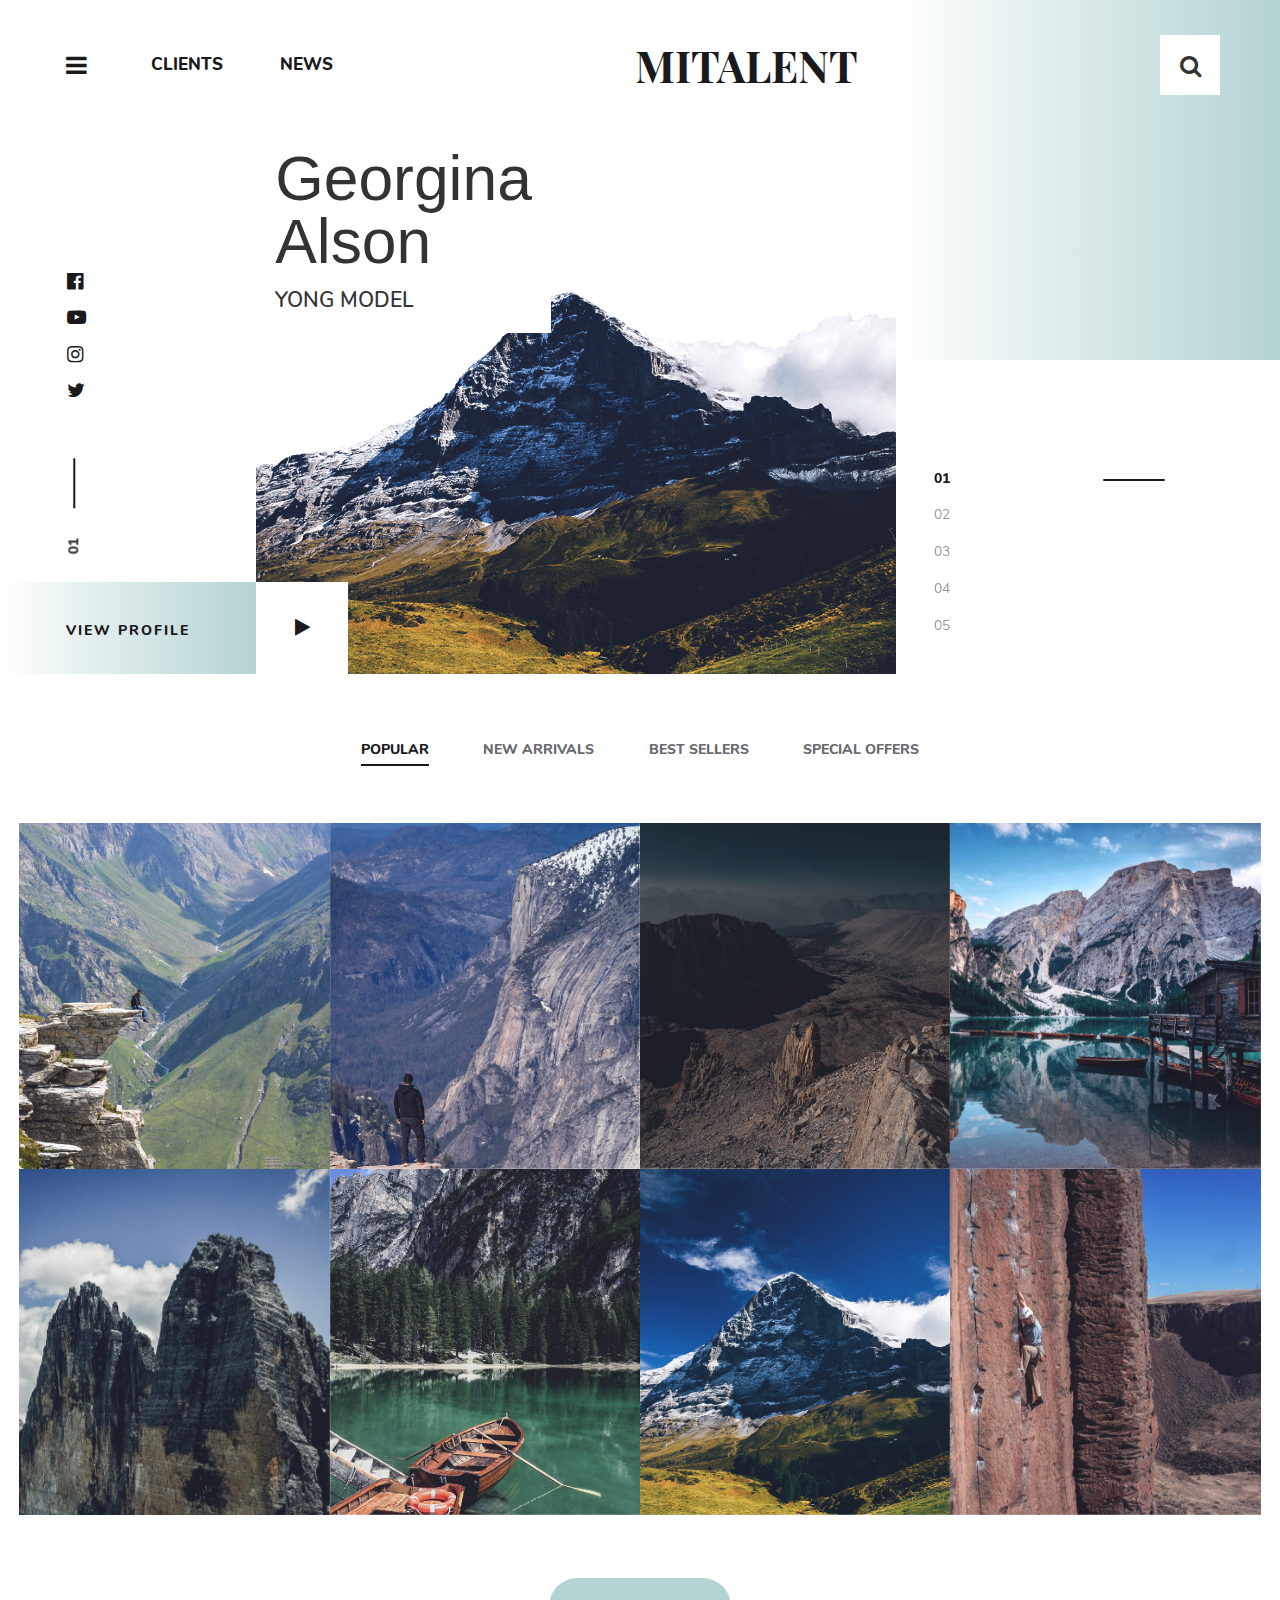
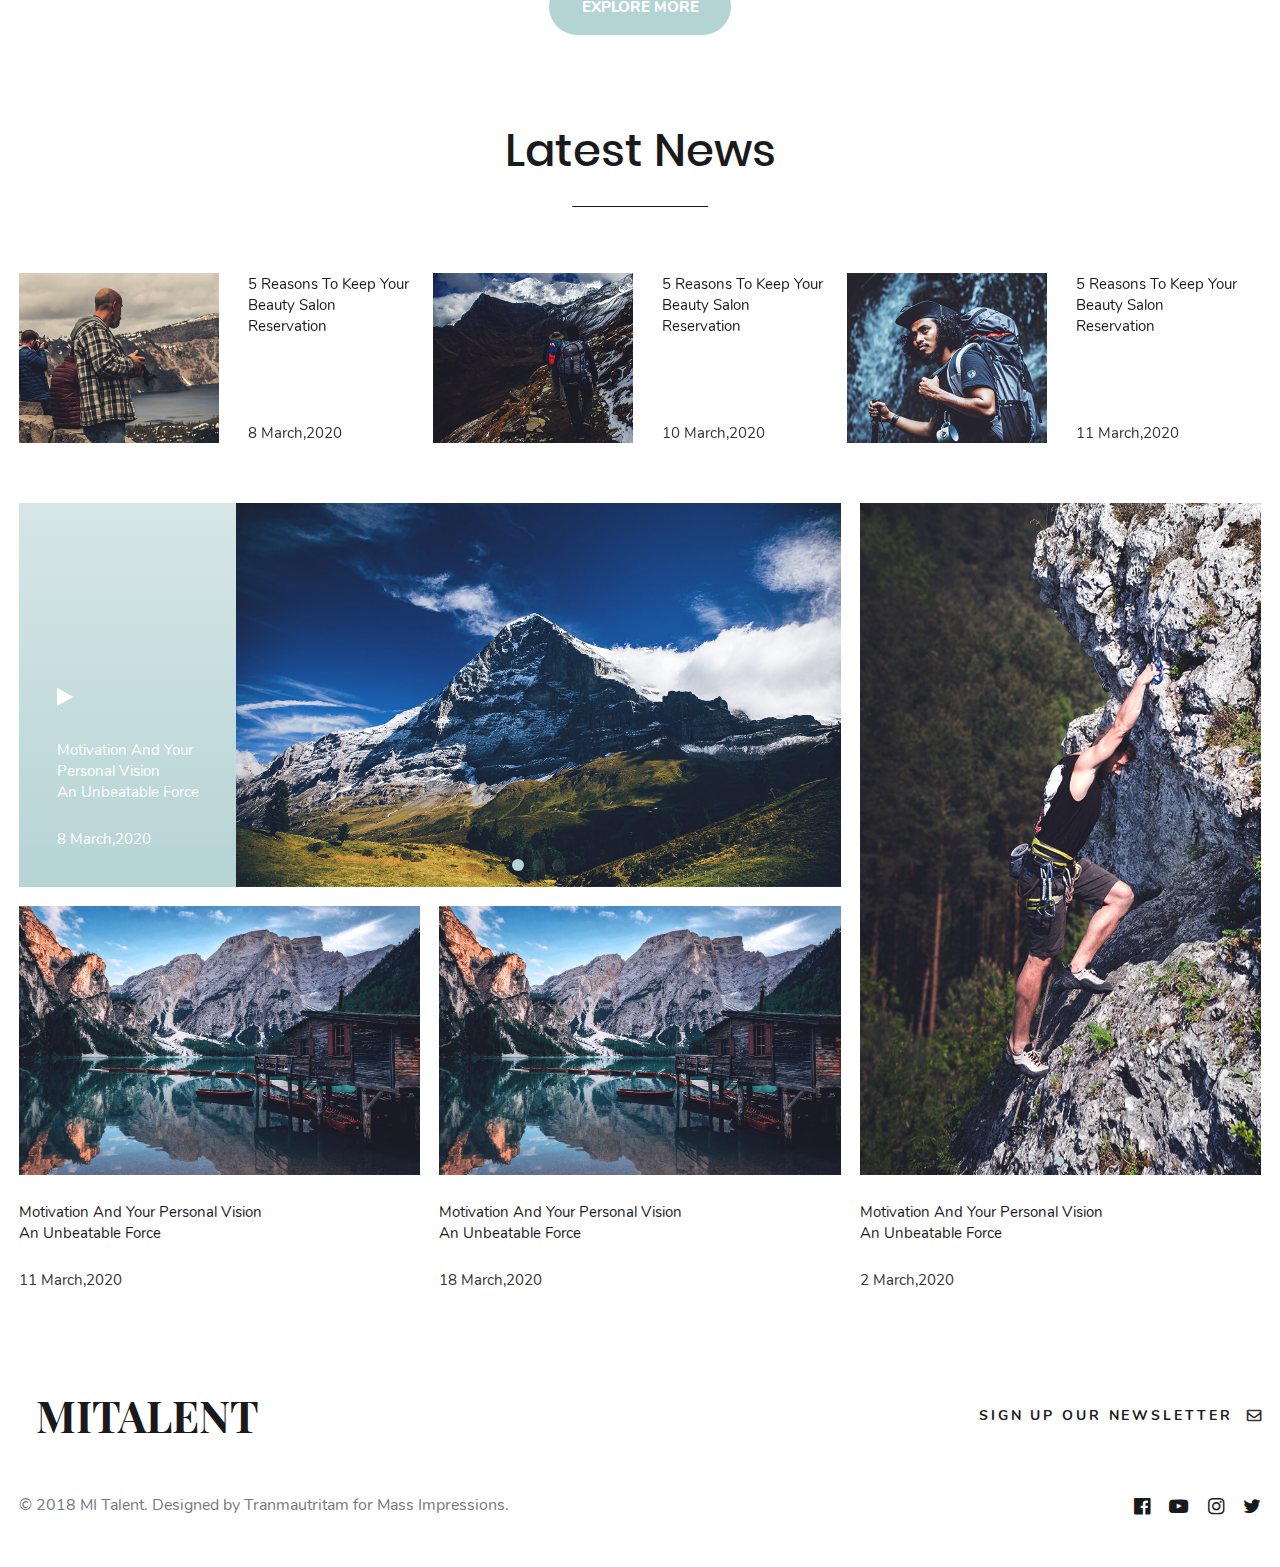
==== commit 759fbe57: "change 20:38" ====
--- a/home.html
+++ b/home.html
@@ -4,7 +4,7 @@
 <head>
 
   <meta charset="utf-8">
-  <title>OptimizedHTML 5</title>
+  <title>Mitalent</title>
   <meta name="description" content="Startup HTML template OptimizedHTML 5">
   <meta name="viewport" content="width=device-width">
   <link rel="icon" href="img/favicon.png">
--- a/css/app.min.css
+++ b/css/app.min.css
@@ -1 +1 @@
-@charset "UTF-8";*,::after,::before{-webkit-box-sizing:border-box;box-sizing:border-box}html{font-family:sans-serif;line-height:1.15;-webkit-text-size-adjust:100%;-webkit-tap-highlight-color:transparent}article,aside,figcaption,figure,footer,header,hgroup,main,nav,section{display:block}body{margin:0;font-family:-apple-system,BlinkMacSystemFont,"Segoe UI",Roboto,"Helvetica Neue",Arial,"Noto Sans",sans-serif,"Apple Color Emoji","Segoe UI Emoji","Segoe UI Symbol","Noto Color Emoji";font-size:1rem;font-weight:400;line-height:1.5;color:#212529;text-align:left;background-color:#fff}[tabindex="-1"]:focus:not(:focus-visible){outline:0!important}hr{-webkit-box-sizing:content-box;box-sizing:content-box;height:0;overflow:visible}h1,h2,h3,h4,h5,h6{margin-top:0;margin-bottom:.5rem}p{margin-top:0;margin-bottom:1rem}abbr[data-original-title],abbr[title]{text-decoration:underline;-webkit-text-decoration:underline dotted;text-decoration:underline dotted;cursor:help;border-bottom:0;-webkit-text-decoration-skip-ink:none;text-decoration-skip-ink:none}address{margin-bottom:1rem;font-style:normal;line-height:inherit}dl,ol,ul{margin-top:0;margin-bottom:1rem}ol ol,ol ul,ul ol,ul ul{margin-bottom:0}dt{font-weight:700}dd{margin-bottom:.5rem;margin-left:0}blockquote{margin:0 0 1rem}b,strong{font-weight:bolder}small{font-size:80%}sub,sup{position:relative;font-size:75%;line-height:0;vertical-align:baseline}sub{bottom:-.25em}sup{top:-.5em}a{color:#007bff;text-decoration:none;background-color:transparent}a:hover{color:#0056b3;text-decoration:underline}a:not([href]){color:inherit;text-decoration:none}a:not([href]):hover{color:inherit;text-decoration:none}code,kbd,pre,samp{font-family:SFMono-Regular,Menlo,Monaco,Consolas,"Liberation Mono","Courier New",monospace;font-size:1em}pre{margin-top:0;margin-bottom:1rem;overflow:auto}figure{margin:0 0 1rem}img{vertical-align:middle;border-style:none}svg{overflow:hidden;vertical-align:middle}table{border-collapse:collapse}caption{padding-top:.75rem;padding-bottom:.75rem;color:#6c757d;text-align:left;caption-side:bottom}th{text-align:inherit}label{display:inline-block;margin-bottom:.5rem}button{border-radius:0}button:focus{outline:1px dotted;outline:5px auto -webkit-focus-ring-color}button,input,optgroup,select,textarea{margin:0;font-family:inherit;font-size:inherit;line-height:inherit}button,input{overflow:visible}button,select{text-transform:none}select{word-wrap:normal}[type=button],[type=reset],[type=submit],button{-webkit-appearance:button}[type=button]:not(:disabled),[type=reset]:not(:disabled),[type=submit]:not(:disabled),button:not(:disabled){cursor:pointer}[type=button]::-moz-focus-inner,[type=reset]::-moz-focus-inner,[type=submit]::-moz-focus-inner,button::-moz-focus-inner{padding:0;border-style:none}input[type=checkbox],input[type=radio]{-webkit-box-sizing:border-box;box-sizing:border-box;padding:0}input[type=date],input[type=datetime-local],input[type=month],input[type=time]{-webkit-appearance:listbox}textarea{overflow:auto;resize:vertical}fieldset{min-width:0;padding:0;margin:0;border:0}legend{display:block;width:100%;max-width:100%;padding:0;margin-bottom:.5rem;font-size:1.5rem;line-height:inherit;color:inherit;white-space:normal}progress{vertical-align:baseline}[type=number]::-webkit-inner-spin-button,[type=number]::-webkit-outer-spin-button{height:auto}[type=search]{outline-offset:-2px;-webkit-appearance:none}[type=search]::-webkit-search-decoration{-webkit-appearance:none}::-webkit-file-upload-button{font:inherit;-webkit-appearance:button}output{display:inline-block}summary{display:list-item;cursor:pointer}template{display:none}[hidden]{display:none!important}@font-face{font-family:FontAwesome;src:url(../fonts/fontawesome-webfont.eot?v=4.7.0);src:url(../fonts/fontawesome-webfont.eot?#iefix&v=4.7.0) format("embedded-opentype"),url(../fonts/fontawesome-webfont.woff2?v=4.7.0) format("woff2"),url(../fonts/fontawesome-webfont.woff?v=4.7.0) format("woff"),url(../fonts/fontawesome-webfont.ttf?v=4.7.0) format("truetype"),url(../fonts/fontawesome-webfont.svg?v=4.7.0#fontawesomeregular) format("svg");font-weight:400;font-style:normal}.fa{display:inline-block;font:normal normal normal 14px/1 FontAwesome;font-size:inherit;text-rendering:auto;-webkit-font-smoothing:antialiased;-moz-osx-font-smoothing:grayscale}.fa-lg{font-size:1.33333em;line-height:.75em;vertical-align:-15%}.fa-2x{font-size:2em}.fa-3x{font-size:3em}.fa-4x{font-size:4em}.fa-5x{font-size:5em}.fa-fw{width:1.28571em;text-align:center}.fa-ul{padding-left:0;margin-left:2.14286em;list-style-type:none}.fa-ul>li{position:relative}.fa-li{position:absolute;left:-2.14286em;width:2.14286em;top:.14286em;text-align:center}.fa-li.fa-lg{left:-1.85714em}.fa-border{padding:.2em .25em .15em;border:solid .08em #eee;border-radius:.1em}.fa-pull-left{float:left}.fa-pull-right{float:right}.fa.fa-pull-left{margin-right:.3em}.fa.fa-pull-right{margin-left:.3em}.pull-right{float:right}.pull-left{float:left}.fa.pull-left{margin-right:.3em}.fa.pull-right{margin-left:.3em}.fa-spin{-webkit-animation:fa-spin 2s infinite linear;animation:fa-spin 2s infinite linear}.fa-pulse{-webkit-animation:fa-spin 1s infinite steps(8);animation:fa-spin 1s infinite steps(8)}@-webkit-keyframes fa-spin{0%{-webkit-transform:rotate(0);transform:rotate(0)}100%{-webkit-transform:rotate(359deg);transform:rotate(359deg)}}@keyframes fa-spin{0%{-webkit-transform:rotate(0);transform:rotate(0)}100%{-webkit-transform:rotate(359deg);transform:rotate(359deg)}}.fa-rotate-90{-webkit-transform:rotate(90deg);-ms-transform:rotate(90deg);transform:rotate(90deg)}.fa-rotate-180{-webkit-transform:rotate(180deg);-ms-transform:rotate(180deg);transform:rotate(180deg)}.fa-rotate-270{-webkit-transform:rotate(270deg);-ms-transform:rotate(270deg);transform:rotate(270deg)}.fa-flip-horizontal{-webkit-transform:scale(-1,1);-ms-transform:scale(-1,1);transform:scale(-1,1)}.fa-flip-vertical{-webkit-transform:scale(1,-1);-ms-transform:scale(1,-1);transform:scale(1,-1)}:root .fa-flip-horizontal,:root .fa-flip-vertical,:root .fa-rotate-180,:root .fa-rotate-270,:root .fa-rotate-90{-webkit-filter:none;filter:none}.fa-stack{position:relative;display:inline-block;width:2em;height:2em;line-height:2em;vertical-align:middle}.fa-stack-1x,.fa-stack-2x{position:absolute;left:0;width:100%;text-align:center}.fa-stack-1x{line-height:inherit}.fa-stack-2x{font-size:2em}.fa-inverse{color:#fff}.fa-glass:before{content:""}.fa-music:before{content:""}.fa-search:before{content:""}.fa-envelope-o:before{content:""}.fa-heart:before{content:""}.fa-star:before{content:""}.fa-star-o:before{content:""}.fa-user:before{content:""}.fa-film:before{content:""}.fa-th-large:before{content:""}.fa-th:before{content:""}.fa-th-list:before{content:""}.fa-check:before{content:""}.fa-close:before,.fa-remove:before,.fa-times:before{content:""}.fa-search-plus:before{content:""}.fa-search-minus:before{content:""}.fa-power-off:before{content:""}.fa-signal:before{content:""}.fa-cog:before,.fa-gear:before{content:""}.fa-trash-o:before{content:""}.fa-home:before{content:""}.fa-file-o:before{content:""}.fa-clock-o:before{content:""}.fa-road:before{content:""}.fa-download:before{content:""}.fa-arrow-circle-o-down:before{content:""}.fa-arrow-circle-o-up:before{content:""}.fa-inbox:before{content:""}.fa-play-circle-o:before{content:""}.fa-repeat:before,.fa-rotate-right:before{content:""}.fa-refresh:before{content:""}.fa-list-alt:before{content:""}.fa-lock:before{content:""}.fa-flag:before{content:""}.fa-headphones:before{content:""}.fa-volume-off:before{content:""}.fa-volume-down:before{content:""}.fa-volume-up:before{content:""}.fa-qrcode:before{content:""}.fa-barcode:before{content:""}.fa-tag:before{content:""}.fa-tags:before{content:""}.fa-book:before{content:""}.fa-bookmark:before{content:""}.fa-print:before{content:""}.fa-camera:before{content:""}.fa-font:before{content:""}.fa-bold:before{content:""}.fa-italic:before{content:""}.fa-text-height:before{content:""}.fa-text-width:before{content:""}.fa-align-left:before{content:""}.fa-align-center:before{content:""}.fa-align-right:before{content:""}.fa-align-justify:before{content:""}.fa-list:before{content:""}.fa-dedent:before,.fa-outdent:before{content:""}.fa-indent:before{content:""}.fa-video-camera:before{content:""}.fa-image:before,.fa-photo:before,.fa-picture-o:before{content:""}.fa-pencil:before{content:""}.fa-map-marker:before{content:""}.fa-adjust:before{content:""}.fa-tint:before{content:""}.fa-edit:before,.fa-pencil-square-o:before{content:""}.fa-share-square-o:before{content:""}.fa-check-square-o:before{content:""}.fa-arrows:before{content:""}.fa-step-backward:before{content:""}.fa-fast-backward:before{content:""}.fa-backward:before{content:""}.fa-play:before{content:""}.fa-pause:before{content:""}.fa-stop:before{content:""}.fa-forward:before{content:""}.fa-fast-forward:before{content:""}.fa-step-forward:before{content:""}.fa-eject:before{content:""}.fa-chevron-left:before{content:""}.fa-chevron-right:before{content:""}.fa-plus-circle:before{content:""}.fa-minus-circle:before{content:""}.fa-times-circle:before{content:""}.fa-check-circle:before{content:""}.fa-question-circle:before{content:""}.fa-info-circle:before{content:""}.fa-crosshairs:before{content:""}.fa-times-circle-o:before{content:""}.fa-check-circle-o:before{content:""}.fa-ban:before{content:""}.fa-arrow-left:before{content:""}.fa-arrow-right:before{content:""}.fa-arrow-up:before{content:""}.fa-arrow-down:before{content:""}.fa-mail-forward:before,.fa-share:before{content:""}.fa-expand:before{content:""}.fa-compress:before{content:""}.fa-plus:before{content:""}.fa-minus:before{content:""}.fa-asterisk:before{content:""}.fa-exclamation-circle:before{content:""}.fa-gift:before{content:""}.fa-leaf:before{content:""}.fa-fire:before{content:""}.fa-eye:before{content:""}.fa-eye-slash:before{content:""}.fa-exclamation-triangle:before,.fa-warning:before{content:""}.fa-plane:before{content:""}.fa-calendar:before{content:""}.fa-random:before{content:""}.fa-comment:before{content:""}.fa-magnet:before{content:""}.fa-chevron-up:before{content:""}.fa-chevron-down:before{content:""}.fa-retweet:before{content:""}.fa-shopping-cart:before{content:""}.fa-folder:before{content:""}.fa-folder-open:before{content:""}.fa-arrows-v:before{content:""}.fa-arrows-h:before{content:""}.fa-bar-chart-o:before,.fa-bar-chart:before{content:""}.fa-twitter-square:before{content:""}.fa-facebook-square:before{content:""}.fa-camera-retro:before{content:""}.fa-key:before{content:""}.fa-cogs:before,.fa-gears:before{content:""}.fa-comments:before{content:""}.fa-thumbs-o-up:before{content:""}.fa-thumbs-o-down:before{content:""}.fa-star-half:before{content:""}.fa-heart-o:before{content:""}.fa-sign-out:before{content:""}.fa-linkedin-square:before{content:""}.fa-thumb-tack:before{content:""}.fa-external-link:before{content:""}.fa-sign-in:before{content:""}.fa-trophy:before{content:""}.fa-github-square:before{content:""}.fa-upload:before{content:""}.fa-lemon-o:before{content:""}.fa-phone:before{content:""}.fa-square-o:before{content:""}.fa-bookmark-o:before{content:""}.fa-phone-square:before{content:""}.fa-twitter:before{content:""}.fa-facebook-f:before,.fa-facebook:before{content:""}.fa-github:before{content:""}.fa-unlock:before{content:""}.fa-credit-card:before{content:""}.fa-feed:before,.fa-rss:before{content:""}.fa-hdd-o:before{content:""}.fa-bullhorn:before{content:""}.fa-bell:before{content:""}.fa-certificate:before{content:""}.fa-hand-o-right:before{content:""}.fa-hand-o-left:before{content:""}.fa-hand-o-up:before{content:""}.fa-hand-o-down:before{content:""}.fa-arrow-circle-left:before{content:""}.fa-arrow-circle-right:before{content:""}.fa-arrow-circle-up:before{content:""}.fa-arrow-circle-down:before{content:""}.fa-globe:before{content:""}.fa-wrench:before{content:""}.fa-tasks:before{content:""}.fa-filter:before{content:""}.fa-briefcase:before{content:""}.fa-arrows-alt:before{content:""}.fa-group:before,.fa-users:before{content:""}.fa-chain:before,.fa-link:before{content:""}.fa-cloud:before{content:""}.fa-flask:before{content:""}.fa-cut:before,.fa-scissors:before{content:""}.fa-copy:before,.fa-files-o:before{content:""}.fa-paperclip:before{content:""}.fa-floppy-o:before,.fa-save:before{content:""}.fa-square:before{content:""}.fa-bars:before,.fa-navicon:before,.fa-reorder:before{content:""}.fa-list-ul:before{content:""}.fa-list-ol:before{content:""}.fa-strikethrough:before{content:""}.fa-underline:before{content:""}.fa-table:before{content:""}.fa-magic:before{content:""}.fa-truck:before{content:""}.fa-pinterest:before{content:""}.fa-pinterest-square:before{content:""}.fa-google-plus-square:before{content:""}.fa-google-plus:before{content:""}.fa-money:before{content:""}.fa-caret-down:before{content:""}.fa-caret-up:before{content:""}.fa-caret-left:before{content:""}.fa-caret-right:before{content:""}.fa-columns:before{content:""}.fa-sort:before,.fa-unsorted:before{content:""}.fa-sort-desc:before,.fa-sort-down:before{content:""}.fa-sort-asc:before,.fa-sort-up:before{content:""}.fa-envelope:before{content:""}.fa-linkedin:before{content:""}.fa-rotate-left:before,.fa-undo:before{content:""}.fa-gavel:before,.fa-legal:before{content:""}.fa-dashboard:before,.fa-tachometer:before{content:""}.fa-comment-o:before{content:""}.fa-comments-o:before{content:""}.fa-bolt:before,.fa-flash:before{content:""}.fa-sitemap:before{content:""}.fa-umbrella:before{content:""}.fa-clipboard:before,.fa-paste:before{content:""}.fa-lightbulb-o:before{content:""}.fa-exchange:before{content:""}.fa-cloud-download:before{content:""}.fa-cloud-upload:before{content:""}.fa-user-md:before{content:""}.fa-stethoscope:before{content:""}.fa-suitcase:before{content:""}.fa-bell-o:before{content:""}.fa-coffee:before{content:""}.fa-cutlery:before{content:""}.fa-file-text-o:before{content:""}.fa-building-o:before{content:""}.fa-hospital-o:before{content:""}.fa-ambulance:before{content:""}.fa-medkit:before{content:""}.fa-fighter-jet:before{content:""}.fa-beer:before{content:""}.fa-h-square:before{content:""}.fa-plus-square:before{content:""}.fa-angle-double-left:before{content:""}.fa-angle-double-right:before{content:""}.fa-angle-double-up:before{content:""}.fa-angle-double-down:before{content:""}.fa-angle-left:before{content:""}.fa-angle-right:before{content:""}.fa-angle-up:before{content:""}.fa-angle-down:before{content:""}.fa-desktop:before{content:""}.fa-laptop:before{content:""}.fa-tablet:before{content:""}.fa-mobile-phone:before,.fa-mobile:before{content:""}.fa-circle-o:before{content:""}.fa-quote-left:before{content:""}.fa-quote-right:before{content:""}.fa-spinner:before{content:""}.fa-circle:before{content:""}.fa-mail-reply:before,.fa-reply:before{content:""}.fa-github-alt:before{content:""}.fa-folder-o:before{content:""}.fa-folder-open-o:before{content:""}.fa-smile-o:before{content:""}.fa-frown-o:before{content:""}.fa-meh-o:before{content:""}.fa-gamepad:before{content:""}.fa-keyboard-o:before{content:""}.fa-flag-o:before{content:""}.fa-flag-checkered:before{content:""}.fa-terminal:before{content:""}.fa-code:before{content:""}.fa-mail-reply-all:before,.fa-reply-all:before{content:""}.fa-star-half-empty:before,.fa-star-half-full:before,.fa-star-half-o:before{content:""}.fa-location-arrow:before{content:""}.fa-crop:before{content:""}.fa-code-fork:before{content:""}.fa-chain-broken:before,.fa-unlink:before{content:""}.fa-question:before{content:""}.fa-info:before{content:""}.fa-exclamation:before{content:""}.fa-superscript:before{content:""}.fa-subscript:before{content:""}.fa-eraser:before{content:""}.fa-puzzle-piece:before{content:""}.fa-microphone:before{content:""}.fa-microphone-slash:before{content:""}.fa-shield:before{content:""}.fa-calendar-o:before{content:""}.fa-fire-extinguisher:before{content:""}.fa-rocket:before{content:""}.fa-maxcdn:before{content:""}.fa-chevron-circle-left:before{content:""}.fa-chevron-circle-right:before{content:""}.fa-chevron-circle-up:before{content:""}.fa-chevron-circle-down:before{content:""}.fa-html5:before{content:""}.fa-css3:before{content:""}.fa-anchor:before{content:""}.fa-unlock-alt:before{content:""}.fa-bullseye:before{content:""}.fa-ellipsis-h:before{content:""}.fa-ellipsis-v:before{content:""}.fa-rss-square:before{content:""}.fa-play-circle:before{content:""}.fa-ticket:before{content:""}.fa-minus-square:before{content:""}.fa-minus-square-o:before{content:""}.fa-level-up:before{content:""}.fa-level-down:before{content:""}.fa-check-square:before{content:""}.fa-pencil-square:before{content:""}.fa-external-link-square:before{content:""}.fa-share-square:before{content:""}.fa-compass:before{content:""}.fa-caret-square-o-down:before,.fa-toggle-down:before{content:""}.fa-caret-square-o-up:before,.fa-toggle-up:before{content:""}.fa-caret-square-o-right:before,.fa-toggle-right:before{content:""}.fa-eur:before,.fa-euro:before{content:""}.fa-gbp:before{content:""}.fa-dollar:before,.fa-usd:before{content:""}.fa-inr:before,.fa-rupee:before{content:""}.fa-cny:before,.fa-jpy:before,.fa-rmb:before,.fa-yen:before{content:""}.fa-rouble:before,.fa-rub:before,.fa-ruble:before{content:""}.fa-krw:before,.fa-won:before{content:""}.fa-bitcoin:before,.fa-btc:before{content:""}.fa-file:before{content:""}.fa-file-text:before{content:""}.fa-sort-alpha-asc:before{content:""}.fa-sort-alpha-desc:before{content:""}.fa-sort-amount-asc:before{content:""}.fa-sort-amount-desc:before{content:""}.fa-sort-numeric-asc:before{content:""}.fa-sort-numeric-desc:before{content:""}.fa-thumbs-up:before{content:""}.fa-thumbs-down:before{content:""}.fa-youtube-square:before{content:""}.fa-youtube:before{content:""}.fa-xing:before{content:""}.fa-xing-square:before{content:""}.fa-youtube-play:before{content:""}.fa-dropbox:before{content:""}.fa-stack-overflow:before{content:""}.fa-instagram:before{content:""}.fa-flickr:before{content:""}.fa-adn:before{content:""}.fa-bitbucket:before{content:""}.fa-bitbucket-square:before{content:""}.fa-tumblr:before{content:""}.fa-tumblr-square:before{content:""}.fa-long-arrow-down:before{content:""}.fa-long-arrow-up:before{content:""}.fa-long-arrow-left:before{content:""}.fa-long-arrow-right:before{content:""}.fa-apple:before{content:""}.fa-windows:before{content:""}.fa-android:before{content:""}.fa-linux:before{content:""}.fa-dribbble:before{content:""}.fa-skype:before{content:""}.fa-foursquare:before{content:""}.fa-trello:before{content:""}.fa-female:before{content:""}.fa-male:before{content:""}.fa-gittip:before,.fa-gratipay:before{content:""}.fa-sun-o:before{content:""}.fa-moon-o:before{content:""}.fa-archive:before{content:""}.fa-bug:before{content:""}.fa-vk:before{content:""}.fa-weibo:before{content:""}.fa-renren:before{content:""}.fa-pagelines:before{content:""}.fa-stack-exchange:before{content:""}.fa-arrow-circle-o-right:before{content:""}.fa-arrow-circle-o-left:before{content:""}.fa-caret-square-o-left:before,.fa-toggle-left:before{content:""}.fa-dot-circle-o:before{content:""}.fa-wheelchair:before{content:""}.fa-vimeo-square:before{content:""}.fa-try:before,.fa-turkish-lira:before{content:""}.fa-plus-square-o:before{content:""}.fa-space-shuttle:before{content:""}.fa-slack:before{content:""}.fa-envelope-square:before{content:""}.fa-wordpress:before{content:""}.fa-openid:before{content:""}.fa-bank:before,.fa-institution:before,.fa-university:before{content:""}.fa-graduation-cap:before,.fa-mortar-board:before{content:""}.fa-yahoo:before{content:""}.fa-google:before{content:""}.fa-reddit:before{content:""}.fa-reddit-square:before{content:""}.fa-stumbleupon-circle:before{content:""}.fa-stumbleupon:before{content:""}.fa-delicious:before{content:""}.fa-digg:before{content:""}.fa-pied-piper-pp:before{content:""}.fa-pied-piper-alt:before{content:""}.fa-drupal:before{content:""}.fa-joomla:before{content:""}.fa-language:before{content:""}.fa-fax:before{content:""}.fa-building:before{content:""}.fa-child:before{content:""}.fa-paw:before{content:""}.fa-spoon:before{content:""}.fa-cube:before{content:""}.fa-cubes:before{content:""}.fa-behance:before{content:""}.fa-behance-square:before{content:""}.fa-steam:before{content:""}.fa-steam-square:before{content:""}.fa-recycle:before{content:""}.fa-automobile:before,.fa-car:before{content:""}.fa-cab:before,.fa-taxi:before{content:""}.fa-tree:before{content:""}.fa-spotify:before{content:""}.fa-deviantart:before{content:""}.fa-soundcloud:before{content:""}.fa-database:before{content:""}.fa-file-pdf-o:before{content:""}.fa-file-word-o:before{content:""}.fa-file-excel-o:before{content:""}.fa-file-powerpoint-o:before{content:""}.fa-file-image-o:before,.fa-file-photo-o:before,.fa-file-picture-o:before{content:""}.fa-file-archive-o:before,.fa-file-zip-o:before{content:""}.fa-file-audio-o:before,.fa-file-sound-o:before{content:""}.fa-file-movie-o:before,.fa-file-video-o:before{content:""}.fa-file-code-o:before{content:""}.fa-vine:before{content:""}.fa-codepen:before{content:""}.fa-jsfiddle:before{content:""}.fa-life-bouy:before,.fa-life-buoy:before,.fa-life-ring:before,.fa-life-saver:before,.fa-support:before{content:""}.fa-circle-o-notch:before{content:""}.fa-ra:before,.fa-rebel:before,.fa-resistance:before{content:""}.fa-empire:before,.fa-ge:before{content:""}.fa-git-square:before{content:""}.fa-git:before{content:""}.fa-hacker-news:before,.fa-y-combinator-square:before,.fa-yc-square:before{content:""}.fa-tencent-weibo:before{content:""}.fa-qq:before{content:""}.fa-wechat:before,.fa-weixin:before{content:""}.fa-paper-plane:before,.fa-send:before{content:""}.fa-paper-plane-o:before,.fa-send-o:before{content:""}.fa-history:before{content:""}.fa-circle-thin:before{content:""}.fa-header:before{content:""}.fa-paragraph:before{content:""}.fa-sliders:before{content:""}.fa-share-alt:before{content:""}.fa-share-alt-square:before{content:""}.fa-bomb:before{content:""}.fa-futbol-o:before,.fa-soccer-ball-o:before{content:""}.fa-tty:before{content:""}.fa-binoculars:before{content:""}.fa-plug:before{content:""}.fa-slideshare:before{content:""}.fa-twitch:before{content:""}.fa-yelp:before{content:""}.fa-newspaper-o:before{content:""}.fa-wifi:before{content:""}.fa-calculator:before{content:""}.fa-paypal:before{content:""}.fa-google-wallet:before{content:""}.fa-cc-visa:before{content:""}.fa-cc-mastercard:before{content:""}.fa-cc-discover:before{content:""}.fa-cc-amex:before{content:""}.fa-cc-paypal:before{content:""}.fa-cc-stripe:before{content:""}.fa-bell-slash:before{content:""}.fa-bell-slash-o:before{content:""}.fa-trash:before{content:""}.fa-copyright:before{content:""}.fa-at:before{content:""}.fa-eyedropper:before{content:""}.fa-paint-brush:before{content:""}.fa-birthday-cake:before{content:""}.fa-area-chart:before{content:""}.fa-pie-chart:before{content:""}.fa-line-chart:before{content:""}.fa-lastfm:before{content:""}.fa-lastfm-square:before{content:""}.fa-toggle-off:before{content:""}.fa-toggle-on:before{content:""}.fa-bicycle:before{content:""}.fa-bus:before{content:""}.fa-ioxhost:before{content:""}.fa-angellist:before{content:""}.fa-cc:before{content:""}.fa-ils:before,.fa-shekel:before,.fa-sheqel:before{content:""}.fa-meanpath:before{content:""}.fa-buysellads:before{content:""}.fa-connectdevelop:before{content:""}.fa-dashcube:before{content:""}.fa-forumbee:before{content:""}.fa-leanpub:before{content:""}.fa-sellsy:before{content:""}.fa-shirtsinbulk:before{content:""}.fa-simplybuilt:before{content:""}.fa-skyatlas:before{content:""}.fa-cart-plus:before{content:""}.fa-cart-arrow-down:before{content:""}.fa-diamond:before{content:""}.fa-ship:before{content:""}.fa-user-secret:before{content:""}.fa-motorcycle:before{content:""}.fa-street-view:before{content:""}.fa-heartbeat:before{content:""}.fa-venus:before{content:""}.fa-mars:before{content:""}.fa-mercury:before{content:""}.fa-intersex:before,.fa-transgender:before{content:""}.fa-transgender-alt:before{content:""}.fa-venus-double:before{content:""}.fa-mars-double:before{content:""}.fa-venus-mars:before{content:""}.fa-mars-stroke:before{content:""}.fa-mars-stroke-v:before{content:""}.fa-mars-stroke-h:before{content:""}.fa-neuter:before{content:""}.fa-genderless:before{content:""}.fa-facebook-official:before{content:""}.fa-pinterest-p:before{content:""}.fa-whatsapp:before{content:""}.fa-server:before{content:""}.fa-user-plus:before{content:""}.fa-user-times:before{content:""}.fa-bed:before,.fa-hotel:before{content:""}.fa-viacoin:before{content:""}.fa-train:before{content:""}.fa-subway:before{content:""}.fa-medium:before{content:""}.fa-y-combinator:before,.fa-yc:before{content:""}.fa-optin-monster:before{content:""}.fa-opencart:before{content:""}.fa-expeditedssl:before{content:""}.fa-battery-4:before,.fa-battery-full:before,.fa-battery:before{content:""}.fa-battery-3:before,.fa-battery-three-quarters:before{content:""}.fa-battery-2:before,.fa-battery-half:before{content:""}.fa-battery-1:before,.fa-battery-quarter:before{content:""}.fa-battery-0:before,.fa-battery-empty:before{content:""}.fa-mouse-pointer:before{content:""}.fa-i-cursor:before{content:""}.fa-object-group:before{content:""}.fa-object-ungroup:before{content:""}.fa-sticky-note:before{content:""}.fa-sticky-note-o:before{content:""}.fa-cc-jcb:before{content:""}.fa-cc-diners-club:before{content:""}.fa-clone:before{content:""}.fa-balance-scale:before{content:""}.fa-hourglass-o:before{content:""}.fa-hourglass-1:before,.fa-hourglass-start:before{content:""}.fa-hourglass-2:before,.fa-hourglass-half:before{content:""}.fa-hourglass-3:before,.fa-hourglass-end:before{content:""}.fa-hourglass:before{content:""}.fa-hand-grab-o:before,.fa-hand-rock-o:before{content:""}.fa-hand-paper-o:before,.fa-hand-stop-o:before{content:""}.fa-hand-scissors-o:before{content:""}.fa-hand-lizard-o:before{content:""}.fa-hand-spock-o:before{content:""}.fa-hand-pointer-o:before{content:""}.fa-hand-peace-o:before{content:""}.fa-trademark:before{content:""}.fa-registered:before{content:""}.fa-creative-commons:before{content:""}.fa-gg:before{content:""}.fa-gg-circle:before{content:""}.fa-tripadvisor:before{content:""}.fa-odnoklassniki:before{content:""}.fa-odnoklassniki-square:before{content:""}.fa-get-pocket:before{content:""}.fa-wikipedia-w:before{content:""}.fa-safari:before{content:""}.fa-chrome:before{content:""}.fa-firefox:before{content:""}.fa-opera:before{content:""}.fa-internet-explorer:before{content:""}.fa-television:before,.fa-tv:before{content:""}.fa-contao:before{content:""}.fa-500px:before{content:""}.fa-amazon:before{content:""}.fa-calendar-plus-o:before{content:""}.fa-calendar-minus-o:before{content:""}.fa-calendar-times-o:before{content:""}.fa-calendar-check-o:before{content:""}.fa-industry:before{content:""}.fa-map-pin:before{content:""}.fa-map-signs:before{content:""}.fa-map-o:before{content:""}.fa-map:before{content:""}.fa-commenting:before{content:""}.fa-commenting-o:before{content:""}.fa-houzz:before{content:""}.fa-vimeo:before{content:""}.fa-black-tie:before{content:""}.fa-fonticons:before{content:""}.fa-reddit-alien:before{content:""}.fa-edge:before{content:""}.fa-credit-card-alt:before{content:""}.fa-codiepie:before{content:""}.fa-modx:before{content:""}.fa-fort-awesome:before{content:""}.fa-usb:before{content:""}.fa-product-hunt:before{content:""}.fa-mixcloud:before{content:""}.fa-scribd:before{content:""}.fa-pause-circle:before{content:""}.fa-pause-circle-o:before{content:""}.fa-stop-circle:before{content:""}.fa-stop-circle-o:before{content:""}.fa-shopping-bag:before{content:""}.fa-shopping-basket:before{content:""}.fa-hashtag:before{content:""}.fa-bluetooth:before{content:""}.fa-bluetooth-b:before{content:""}.fa-percent:before{content:""}.fa-gitlab:before{content:""}.fa-wpbeginner:before{content:""}.fa-wpforms:before{content:""}.fa-envira:before{content:""}.fa-universal-access:before{content:""}.fa-wheelchair-alt:before{content:""}.fa-question-circle-o:before{content:""}.fa-blind:before{content:""}.fa-audio-description:before{content:""}.fa-volume-control-phone:before{content:""}.fa-braille:before{content:""}.fa-assistive-listening-systems:before{content:""}.fa-american-sign-language-interpreting:before,.fa-asl-interpreting:before{content:""}.fa-deaf:before,.fa-deafness:before,.fa-hard-of-hearing:before{content:""}.fa-glide:before{content:""}.fa-glide-g:before{content:""}.fa-sign-language:before,.fa-signing:before{content:""}.fa-low-vision:before{content:""}.fa-viadeo:before{content:""}.fa-viadeo-square:before{content:""}.fa-snapchat:before{content:""}.fa-snapchat-ghost:before{content:""}.fa-snapchat-square:before{content:""}.fa-pied-piper:before{content:""}.fa-first-order:before{content:""}.fa-yoast:before{content:""}.fa-themeisle:before{content:""}.fa-google-plus-circle:before,.fa-google-plus-official:before{content:""}.fa-fa:before,.fa-font-awesome:before{content:""}.fa-handshake-o:before{content:""}.fa-envelope-open:before{content:""}.fa-envelope-open-o:before{content:""}.fa-linode:before{content:""}.fa-address-book:before{content:""}.fa-address-book-o:before{content:""}.fa-address-card:before,.fa-vcard:before{content:""}.fa-address-card-o:before,.fa-vcard-o:before{content:""}.fa-user-circle:before{content:""}.fa-user-circle-o:before{content:""}.fa-user-o:before{content:""}.fa-id-badge:before{content:""}.fa-drivers-license:before,.fa-id-card:before{content:""}.fa-drivers-license-o:before,.fa-id-card-o:before{content:""}.fa-quora:before{content:""}.fa-free-code-camp:before{content:""}.fa-telegram:before{content:""}.fa-thermometer-4:before,.fa-thermometer-full:before,.fa-thermometer:before{content:""}.fa-thermometer-3:before,.fa-thermometer-three-quarters:before{content:""}.fa-thermometer-2:before,.fa-thermometer-half:before{content:""}.fa-thermometer-1:before,.fa-thermometer-quarter:before{content:""}.fa-thermometer-0:before,.fa-thermometer-empty:before{content:""}.fa-shower:before{content:""}.fa-bath:before,.fa-bathtub:before,.fa-s15:before{content:""}.fa-podcast:before{content:""}.fa-window-maximize:before{content:""}.fa-window-minimize:before{content:""}.fa-window-restore:before{content:""}.fa-times-rectangle:before,.fa-window-close:before{content:""}.fa-times-rectangle-o:before,.fa-window-close-o:before{content:""}.fa-bandcamp:before{content:""}.fa-grav:before{content:""}.fa-etsy:before{content:""}.fa-imdb:before{content:""}.fa-ravelry:before{content:""}.fa-eercast:before{content:""}.fa-microchip:before{content:""}.fa-snowflake-o:before{content:""}.fa-superpowers:before{content:""}.fa-wpexplorer:before{content:""}.fa-meetup:before{content:""}.sr-only{position:absolute;width:1px;height:1px;padding:0;margin:-1px;overflow:hidden;clip:rect(0,0,0,0);border:0}.sr-only-focusable:active,.sr-only-focusable:focus{position:static;width:auto;height:auto;margin:0;overflow:visible;clip:auto}@font-face{font-family:swiper-icons;src:url("data:application/font-woff;charset=utf-8;base64, [base64]//wADZ2x5ZgAAAywAAADMAAAD2MHtryVoZWFkAAABbAAAADAAAAA2E2+eoWhoZWEAAAGcAAAAHwAAACQC9gDzaG10eAAAAigAAAAZAAAArgJkABFsb2NhAAAC0AAAAFoAAABaFQAUGG1heHAAAAG8AAAAHwAAACAAcABAbmFtZQAAA/gAAAE5AAACXvFdBwlwb3N0AAAFNAAAAGIAAACE5s74hXjaY2BkYGAAYpf5Hu/j+W2+MnAzMYDAzaX6QjD6/4//Bxj5GA8AuRwMYGkAPywL13jaY2BkYGA88P8Agx4j+/8fQDYfA1AEBWgDAIB2BOoAeNpjYGRgYNBh4GdgYgABEMnIABJzYNADCQAACWgAsQB42mNgYfzCOIGBlYGB0YcxjYGBwR1Kf2WQZGhhYGBiYGVmgAFGBiQQkOaawtDAoMBQxXjg/wEGPcYDDA4wNUA2CCgwsAAAO4EL6gAAeNpj2M0gyAACqxgGNWBkZ2D4/wMA+xkDdgAAAHjaY2BgYGaAYBkGRgYQiAHyGMF8FgYHIM3DwMHABGQrMOgyWDLEM1T9/w8UBfEMgLzE////P/5//f/V/xv+r4eaAAeMbAxwIUYmIMHEgKYAYjUcsDAwsLKxc3BycfPw8jEQA/[base64]/uznmfPFBNODM2K7MTQ45YEAZqGP81AmGGcF3iPqOop0r1SPTaTbVkfUe4HXj97wYE+yNwWYxwWu4v1ugWHgo3S1XdZEVqWM7ET0cfnLGxWfkgR42o2PvWrDMBSFj/IHLaF0zKjRgdiVMwScNRAoWUoH78Y2icB/yIY09An6AH2Bdu/UB+yxopYshQiEvnvu0dURgDt8QeC8PDw7Fpji3fEA4z/PEJ6YOB5hKh4dj3EvXhxPqH/SKUY3rJ7srZ4FZnh1PMAtPhwP6fl2PMJMPDgeQ4rY8YT6Gzao0eAEA409DuggmTnFnOcSCiEiLMgxCiTI6Cq5DZUd3Qmp10vO0LaLTd2cjN4fOumlc7lUYbSQcZFkutRG7g6JKZKy0RmdLY680CDnEJ+UMkpFFe1RN7nxdVpXrC4aTtnaurOnYercZg2YVmLN/d/gczfEimrE/fs/bOuq29Zmn8tloORaXgZgGa78yO9/cnXm2BpaGvq25Dv9S4E9+5SIc9PqupJKhYFSSl47+Qcr1mYNAAAAeNptw0cKwkAAAMDZJA8Q7OUJvkLsPfZ6zFVERPy8qHh2YER+3i/BP83vIBLLySsoKimrqKqpa2hp6+jq6RsYGhmbmJqZSy0sraxtbO3sHRydnEMU4uR6yx7JJXveP7WrDycAAAAAAAH//wACeNpjYGRgYOABYhkgZgJCZgZNBkYGLQZtIJsFLMYAAAw3ALgAeNolizEKgDAQBCchRbC2sFER0YD6qVQiBCv/H9ezGI6Z5XBAw8CBK/m5iQQVauVbXLnOrMZv2oLdKFa8Pjuru2hJzGabmOSLzNMzvutpB3N42mNgZGBg4GKQYzBhYMxJLMlj4GBgAYow/P/PAJJhLM6sSoWKfWCAAwDAjgbRAAB42mNgYGBkAIIbCZo5IPrmUn0hGA0AO8EFTQAA") format("woff");font-weight:400;font-style:normal}:root{--swiper-theme-color:#007aff}.swiper-container{margin-left:auto;margin-right:auto;position:relative;overflow:hidden;list-style:none;padding:0;z-index:1}.swiper-container-vertical>.swiper-wrapper{-webkit-box-orient:vertical;-webkit-box-direction:normal;-webkit-flex-direction:column;-ms-flex-direction:column;flex-direction:column}.swiper-wrapper{position:relative;width:100%;height:100%;z-index:1;display:-webkit-box;display:-webkit-flex;display:-ms-flexbox;display:flex;-webkit-transition-property:-webkit-transform;transition-property:-webkit-transform;-o-transition-property:transform;transition-property:transform;transition-property:transform,-webkit-transform;-webkit-box-sizing:content-box;box-sizing:content-box}.swiper-container-android .swiper-slide,.swiper-wrapper{-webkit-transform:translate3d(0,0,0);transform:translate3d(0,0,0)}.swiper-container-multirow>.swiper-wrapper{-webkit-flex-wrap:wrap;-ms-flex-wrap:wrap;flex-wrap:wrap}.swiper-container-multirow-column>.swiper-wrapper{-webkit-flex-wrap:wrap;-ms-flex-wrap:wrap;flex-wrap:wrap;-webkit-box-orient:vertical;-webkit-box-direction:normal;-webkit-flex-direction:column;-ms-flex-direction:column;flex-direction:column}.swiper-container-free-mode>.swiper-wrapper{-webkit-transition-timing-function:ease-out;-o-transition-timing-function:ease-out;transition-timing-function:ease-out;margin:0 auto}.swiper-slide{-webkit-flex-shrink:0;-ms-flex-negative:0;flex-shrink:0;width:100%;height:100%;position:relative;-webkit-transition-property:-webkit-transform;transition-property:-webkit-transform;-o-transition-property:transform;transition-property:transform;transition-property:transform,-webkit-transform}.swiper-slide-invisible-blank{visibility:hidden}.swiper-container-autoheight,.swiper-container-autoheight .swiper-slide{height:auto}.swiper-container-autoheight .swiper-wrapper{-webkit-box-align:start;-webkit-align-items:flex-start;-ms-flex-align:start;align-items:flex-start;-webkit-transition-property:height,-webkit-transform;transition-property:height,-webkit-transform;-o-transition-property:transform,height;transition-property:transform,height;transition-property:transform,height,-webkit-transform}.swiper-container-3d{-webkit-perspective:1200px;perspective:1200px}.swiper-container-3d .swiper-cube-shadow,.swiper-container-3d .swiper-slide,.swiper-container-3d .swiper-slide-shadow-bottom,.swiper-container-3d .swiper-slide-shadow-left,.swiper-container-3d .swiper-slide-shadow-right,.swiper-container-3d .swiper-slide-shadow-top,.swiper-container-3d .swiper-wrapper{-webkit-transform-style:preserve-3d;transform-style:preserve-3d}.swiper-container-3d .swiper-slide-shadow-bottom,.swiper-container-3d .swiper-slide-shadow-left,.swiper-container-3d .swiper-slide-shadow-right,.swiper-container-3d .swiper-slide-shadow-top{position:absolute;left:0;top:0;width:100%;height:100%;pointer-events:none;z-index:10}.swiper-container-3d .swiper-slide-shadow-left{background-image:-webkit-gradient(linear,right top,left top,from(rgba(0,0,0,.5)),to(rgba(0,0,0,0)));background-image:-o-linear-gradient(right,rgba(0,0,0,.5),rgba(0,0,0,0));background-image:linear-gradient(to left,rgba(0,0,0,.5),rgba(0,0,0,0))}.swiper-container-3d .swiper-slide-shadow-right{background-image:-webkit-gradient(linear,left top,right top,from(rgba(0,0,0,.5)),to(rgba(0,0,0,0)));background-image:-o-linear-gradient(left,rgba(0,0,0,.5),rgba(0,0,0,0));background-image:linear-gradient(to right,rgba(0,0,0,.5),rgba(0,0,0,0))}.swiper-container-3d .swiper-slide-shadow-top{background-image:-webkit-gradient(linear,left bottom,left top,from(rgba(0,0,0,.5)),to(rgba(0,0,0,0)));background-image:-o-linear-gradient(bottom,rgba(0,0,0,.5),rgba(0,0,0,0));background-image:linear-gradient(to top,rgba(0,0,0,.5),rgba(0,0,0,0))}.swiper-container-3d .swiper-slide-shadow-bottom{background-image:-webkit-gradient(linear,left top,left bottom,from(rgba(0,0,0,.5)),to(rgba(0,0,0,0)));background-image:-o-linear-gradient(top,rgba(0,0,0,.5),rgba(0,0,0,0));background-image:linear-gradient(to bottom,rgba(0,0,0,.5),rgba(0,0,0,0))}.swiper-container-css-mode>.swiper-wrapper{overflow:auto;scrollbar-width:none;-ms-overflow-style:none}.swiper-container-css-mode>.swiper-wrapper::-webkit-scrollbar{display:none}.swiper-container-css-mode>.swiper-wrapper>.swiper-slide{scroll-snap-align:start start}.swiper-container-horizontal.swiper-container-css-mode>.swiper-wrapper{-webkit-scroll-snap-type:x mandatory;-ms-scroll-snap-type:x mandatory;scroll-snap-type:x mandatory}.swiper-container-vertical.swiper-container-css-mode>.swiper-wrapper{-webkit-scroll-snap-type:y mandatory;-ms-scroll-snap-type:y mandatory;scroll-snap-type:y mandatory}:root{--swiper-navigation-size:44px}.swiper-button-next,.swiper-button-prev{position:absolute;top:50%;width:calc(var(--swiper-navigation-size)/ 44 * 27);height:var(--swiper-navigation-size);margin-top:calc(-1 * var(--swiper-navigation-size)/ 2);z-index:10;cursor:pointer;display:-webkit-box;display:-webkit-flex;display:-ms-flexbox;display:flex;-webkit-box-align:center;-webkit-align-items:center;-ms-flex-align:center;align-items:center;-webkit-box-pack:center;-webkit-justify-content:center;-ms-flex-pack:center;justify-content:center;color:var(--swiper-navigation-color,var(--swiper-theme-color))}.swiper-button-next.swiper-button-disabled,.swiper-button-prev.swiper-button-disabled{opacity:.35;cursor:auto;pointer-events:none}.swiper-button-next:after,.swiper-button-prev:after{font-family:swiper-icons;font-size:var(--swiper-navigation-size);text-transform:none!important;letter-spacing:0;text-transform:none;font-variant:initial}.swiper-button-prev,.swiper-container-rtl .swiper-button-next{left:10px;right:auto}.swiper-button-prev:after,.swiper-container-rtl .swiper-button-next:after{content:'prev'}.swiper-button-next,.swiper-container-rtl .swiper-button-prev{right:10px;left:auto}.swiper-button-next:after,.swiper-container-rtl .swiper-button-prev:after{content:'next'}.swiper-button-next.swiper-button-white,.swiper-button-prev.swiper-button-white{--swiper-navigation-color:#ffffff}.swiper-button-next.swiper-button-black,.swiper-button-prev.swiper-button-black{--swiper-navigation-color:#000000}.swiper-button-lock{display:none}.swiper-pagination{position:absolute;text-align:center;-webkit-transition:.3s opacity;-o-transition:.3s opacity;transition:.3s opacity;-webkit-transform:translate3d(0,0,0);transform:translate3d(0,0,0);z-index:10}.swiper-pagination.swiper-pagination-hidden{opacity:0}.swiper-container-horizontal>.swiper-pagination-bullets,.swiper-pagination-custom,.swiper-pagination-fraction{bottom:10px;left:0;width:100%}.swiper-pagination-bullets-dynamic{overflow:hidden;font-size:0}.swiper-pagination-bullets-dynamic .swiper-pagination-bullet{-webkit-transform:scale(.33);-ms-transform:scale(.33);transform:scale(.33);position:relative}.swiper-pagination-bullets-dynamic .swiper-pagination-bullet-active{-webkit-transform:scale(1);-ms-transform:scale(1);transform:scale(1)}.swiper-pagination-bullets-dynamic .swiper-pagination-bullet-active-main{-webkit-transform:scale(1);-ms-transform:scale(1);transform:scale(1)}.swiper-pagination-bullets-dynamic .swiper-pagination-bullet-active-prev{-webkit-transform:scale(.66);-ms-transform:scale(.66);transform:scale(.66)}.swiper-pagination-bullets-dynamic .swiper-pagination-bullet-active-prev-prev{-webkit-transform:scale(.33);-ms-transform:scale(.33);transform:scale(.33)}.swiper-pagination-bullets-dynamic .swiper-pagination-bullet-active-next{-webkit-transform:scale(.66);-ms-transform:scale(.66);transform:scale(.66)}.swiper-pagination-bullets-dynamic .swiper-pagination-bullet-active-next-next{-webkit-transform:scale(.33);-ms-transform:scale(.33);transform:scale(.33)}.swiper-pagination-bullet{width:8px;height:8px;display:inline-block;border-radius:100%;background:#000;opacity:.2}button.swiper-pagination-bullet{border:none;margin:0;padding:0;-webkit-box-shadow:none;box-shadow:none;-webkit-appearance:none;-moz-appearance:none;appearance:none}.swiper-pagination-clickable .swiper-pagination-bullet{cursor:pointer}.swiper-pagination-bullet-active{opacity:1;background:var(--swiper-pagination-color,var(--swiper-theme-color))}.swiper-container-vertical>.swiper-pagination-bullets{right:10px;top:50%;-webkit-transform:translate3d(0,-50%,0);transform:translate3d(0,-50%,0)}.swiper-container-vertical>.swiper-pagination-bullets .swiper-pagination-bullet{margin:6px 0;display:block}.swiper-container-vertical>.swiper-pagination-bullets.swiper-pagination-bullets-dynamic{top:50%;-webkit-transform:translateY(-50%);-ms-transform:translateY(-50%);transform:translateY(-50%);width:8px}.swiper-container-vertical>.swiper-pagination-bullets.swiper-pagination-bullets-dynamic .swiper-pagination-bullet{display:inline-block;-webkit-transition:.2s transform,.2s top;-o-transition:.2s transform,.2s top;transition:.2s transform,.2s top}.swiper-container-horizontal>.swiper-pagination-bullets .swiper-pagination-bullet{margin:0 4px}.swiper-container-horizontal>.swiper-pagination-bullets.swiper-pagination-bullets-dynamic{left:50%;-webkit-transform:translateX(-50%);-ms-transform:translateX(-50%);transform:translateX(-50%);white-space:nowrap}.swiper-container-horizontal>.swiper-pagination-bullets.swiper-pagination-bullets-dynamic .swiper-pagination-bullet{-webkit-transition:.2s transform,.2s left;-o-transition:.2s transform,.2s left;transition:.2s transform,.2s left}.swiper-container-horizontal.swiper-container-rtl>.swiper-pagination-bullets-dynamic .swiper-pagination-bullet{-webkit-transition:.2s transform,.2s right;-o-transition:.2s transform,.2s right;transition:.2s transform,.2s right}.swiper-pagination-progressbar{background:rgba(0,0,0,.25);position:absolute}.swiper-pagination-progressbar .swiper-pagination-progressbar-fill{background:var(--swiper-pagination-color,var(--swiper-theme-color));position:absolute;left:0;top:0;width:100%;height:100%;-webkit-transform:scale(0);-ms-transform:scale(0);transform:scale(0);-webkit-transform-origin:left top;-ms-transform-origin:left top;transform-origin:left top}.swiper-container-rtl .swiper-pagination-progressbar .swiper-pagination-progressbar-fill{-webkit-transform-origin:right top;-ms-transform-origin:right top;transform-origin:right top}.swiper-container-horizontal>.swiper-pagination-progressbar,.swiper-container-vertical>.swiper-pagination-progressbar.swiper-pagination-progressbar-opposite{width:100%;height:4px;left:0;top:0}.swiper-container-horizontal>.swiper-pagination-progressbar.swiper-pagination-progressbar-opposite,.swiper-container-vertical>.swiper-pagination-progressbar{width:4px;height:100%;left:0;top:0}.swiper-pagination-white{--swiper-pagination-color:#ffffff}.swiper-pagination-black{--swiper-pagination-color:#000000}.swiper-pagination-lock{display:none}.swiper-scrollbar{border-radius:10px;position:relative;-ms-touch-action:none;background:rgba(0,0,0,.1)}.swiper-container-horizontal>.swiper-scrollbar{position:absolute;left:1%;bottom:3px;z-index:50;height:5px;width:98%}.swiper-container-vertical>.swiper-scrollbar{position:absolute;right:3px;top:1%;z-index:50;width:5px;height:98%}.swiper-scrollbar-drag{height:100%;width:100%;position:relative;background:rgba(0,0,0,.5);border-radius:10px;left:0;top:0}.swiper-scrollbar-cursor-drag{cursor:move}.swiper-scrollbar-lock{display:none}.swiper-zoom-container{width:100%;height:100%;display:-webkit-box;display:-webkit-flex;display:-ms-flexbox;display:flex;-webkit-box-pack:center;-webkit-justify-content:center;-ms-flex-pack:center;justify-content:center;-webkit-box-align:center;-webkit-align-items:center;-ms-flex-align:center;align-items:center;text-align:center}.swiper-zoom-container>canvas,.swiper-zoom-container>img,.swiper-zoom-container>svg{max-width:100%;max-height:100%;-o-object-fit:contain;object-fit:contain}.swiper-slide-zoomed{cursor:move}.swiper-lazy-preloader{width:42px;height:42px;position:absolute;left:50%;top:50%;margin-left:-21px;margin-top:-21px;z-index:10;-webkit-transform-origin:50%;-ms-transform-origin:50%;transform-origin:50%;-webkit-animation:swiper-preloader-spin 1s infinite linear;animation:swiper-preloader-spin 1s infinite linear;-webkit-box-sizing:border-box;box-sizing:border-box;border:4px solid var(--swiper-preloader-color,var(--swiper-theme-color));border-radius:50%;border-top-color:transparent}.swiper-lazy-preloader-white{--swiper-preloader-color:#fff}.swiper-lazy-preloader-black{--swiper-preloader-color:#000}@-webkit-keyframes swiper-preloader-spin{100%{-webkit-transform:rotate(360deg);transform:rotate(360deg)}}@keyframes swiper-preloader-spin{100%{-webkit-transform:rotate(360deg);transform:rotate(360deg)}}.swiper-container .swiper-notification{position:absolute;left:0;top:0;pointer-events:none;opacity:0;z-index:-1000}.swiper-container-fade.swiper-container-free-mode .swiper-slide{-webkit-transition-timing-function:ease-out;-o-transition-timing-function:ease-out;transition-timing-function:ease-out}.swiper-container-fade .swiper-slide{pointer-events:none;-webkit-transition-property:opacity;-o-transition-property:opacity;transition-property:opacity}.swiper-container-fade .swiper-slide .swiper-slide{pointer-events:none}.swiper-container-fade .swiper-slide-active,.swiper-container-fade .swiper-slide-active .swiper-slide-active{pointer-events:auto}.swiper-container-cube{overflow:visible}.swiper-container-cube .swiper-slide{pointer-events:none;-webkit-backface-visibility:hidden;backface-visibility:hidden;z-index:1;visibility:hidden;-webkit-transform-origin:0 0;-ms-transform-origin:0 0;transform-origin:0 0;width:100%;height:100%}.swiper-container-cube .swiper-slide .swiper-slide{pointer-events:none}.swiper-container-cube.swiper-container-rtl .swiper-slide{-webkit-transform-origin:100% 0;-ms-transform-origin:100% 0;transform-origin:100% 0}.swiper-container-cube .swiper-slide-active,.swiper-container-cube .swiper-slide-active .swiper-slide-active{pointer-events:auto}.swiper-container-cube .swiper-slide-active,.swiper-container-cube .swiper-slide-next,.swiper-container-cube .swiper-slide-next+.swiper-slide,.swiper-container-cube .swiper-slide-prev{pointer-events:auto;visibility:visible}.swiper-container-cube .swiper-slide-shadow-bottom,.swiper-container-cube .swiper-slide-shadow-left,.swiper-container-cube .swiper-slide-shadow-right,.swiper-container-cube .swiper-slide-shadow-top{z-index:0;-webkit-backface-visibility:hidden;backface-visibility:hidden}.swiper-container-cube .swiper-cube-shadow{position:absolute;left:0;bottom:0;width:100%;height:100%;background:#000;opacity:.6;-webkit-filter:blur(50px);filter:blur(50px);z-index:0}.swiper-container-flip{overflow:visible}.swiper-container-flip .swiper-slide{pointer-events:none;-webkit-backface-visibility:hidden;backface-visibility:hidden;z-index:1}.swiper-container-flip .swiper-slide .swiper-slide{pointer-events:none}.swiper-container-flip .swiper-slide-active,.swiper-container-flip .swiper-slide-active .swiper-slide-active{pointer-events:auto}.swiper-container-flip .swiper-slide-shadow-bottom,.swiper-container-flip .swiper-slide-shadow-left,.swiper-container-flip .swiper-slide-shadow-right,.swiper-container-flip .swiper-slide-shadow-top{z-index:0;-webkit-backface-visibility:hidden;backface-visibility:hidden}@font-face{font-family:playfair;font-style:normal;font-weight:400;src:url(../fonts/playfair-regular.woff2) format("woff2");font-display:swap}@font-face{font-family:playfair;font-style:normal;font-weight:500;src:url(../fonts/playfair-medium.woff2) format("woff2");font-display:swap}@font-face{font-family:playfair;font-style:normal;font-weight:700;src:url(../fonts/playfair-bold.woff2) format("woff2");font-display:swap}@font-face{font-family:playfair;font-style:normal;font-weight:800;src:url(../fonts/playfair-black.woff2) format("woff2");font-display:swap}@font-face{font-family:playfair;font-style:italic;font-weight:800;src:url(../fonts/playfair-bolditalic.woff2) format("woff2");font-display:swap}@font-face{font-family:poppins;font-style:normal;font-weight:100;src:url(../fonts/poppins-light.woff2) format("woff2");font-display:swap}@font-face{font-family:poppins;font-style:normal;font-weight:200;src:url(../fonts/poppins-thin.woff2) format("woff2");font-display:swap}@font-face{font-family:poppins;font-style:normal;font-weight:300;src:url(../fonts/poppins-regular.woff2) format("woff2");font-display:swap}@font-face{font-family:poppins;font-style:normal;font-weight:500;src:url(../fonts/poppins-medium.woff2) format("woff2");font-display:swap}@font-face{font-family:poppins;font-style:normal;font-weight:700;src:url(../fonts/poppins-bold.woff2) format("woff2");font-display:swap}@font-face{font-family:nunito;font-style:normal;font-weight:400;src:url(../fonts/nunito-regular.woff2) format("woff2");font-display:swap}@font-face{font-family:nunito;font-style:normal;font-weight:600;src:url(../fonts/nunito-semibold.woff2) format("woff2");font-display:swap}@font-face{font-family:nunito;font-style:normal;font-weight:700;src:url(../fonts/nunito-bold.woff2) format("woff2");font-display:swap}@font-face{font-family:nunito;font-style:normal;font-weight:900;src:url(../fonts/nunito-extrabold.woff2) format("woff2");font-display:swap}:root{font-size:calc(.4em + 1vw);-webkit-box-sizing:border-box;box-sizing:border-box}::-webkit-input-placeholder{color:#666}::-moz-placeholder{color:#666}:-ms-input-placeholder{color:#666}::-ms-input-placeholder{color:#666}::placeholder{color:#666}::-moz-selection{background-color:orange;color:#fff}::selection{background-color:orange;color:#fff}input,textarea{outline:0}input:focus:required:invalid,textarea:focus:required:invalid{border-color:red}input:required:valid,textarea:required:valid{border-color:green}html{height:100%}body{display:-webkit-box;display:-webkit-flex;display:-ms-flexbox;display:flex;-webkit-box-orient:vertical;-webkit-box-direction:normal;-webkit-flex-direction:column;-ms-flex-direction:column;flex-direction:column;height:100vh;min-width:320px;position:relative;line-height:1.4;font-family:playfair,sans-serif;overflow-x:hidden;color:#333}.content{-webkit-box-flex:1;-webkit-flex:1 0 auto;-ms-flex:1 0 auto;flex:1 0 auto}.wrapper{position:relative;max-width:1680px;padding:0 1em;margin:0 auto}button{background:0 0;border:none}*,::after,::before{-webkit-box-sizing:border-box;box-sizing:border-box}html{font-family:sans-serif;line-height:1.15;-webkit-text-size-adjust:100%;-webkit-tap-highlight-color:transparent}article,aside,figcaption,figure,footer,header,hgroup,main,nav,section{display:block}body{margin:0;font-family:-apple-system,BlinkMacSystemFont,"Segoe UI",Roboto,"Helvetica Neue",Arial,"Noto Sans",sans-serif,"Apple Color Emoji","Segoe UI Emoji","Segoe UI Symbol","Noto Color Emoji";font-size:1rem;font-weight:400;line-height:1.5;color:#212529;text-align:left;background-color:#fff}[tabindex="-1"]:focus:not(:focus-visible){outline:0!important}hr{-webkit-box-sizing:content-box;box-sizing:content-box;height:0;overflow:visible}h1,h2,h3,h4,h5,h6{margin-top:0;margin-bottom:.5rem}p{margin-top:0;margin-bottom:1rem}abbr[data-original-title],abbr[title]{text-decoration:underline;-webkit-text-decoration:underline dotted;text-decoration:underline dotted;cursor:help;border-bottom:0;-webkit-text-decoration-skip-ink:none;text-decoration-skip-ink:none}address{margin-bottom:1rem;font-style:normal;line-height:inherit}dl,ol,ul{margin-top:0;margin-bottom:1rem}ol ol,ol ul,ul ol,ul ul{margin-bottom:0}dt{font-weight:700}dd{margin-bottom:.5rem;margin-left:0}blockquote{margin:0 0 1rem}b,strong{font-weight:bolder}small{font-size:80%}sub,sup{position:relative;font-size:75%;line-height:0;vertical-align:baseline}sub{bottom:-.25em}sup{top:-.5em}a{color:#007bff;text-decoration:none;background-color:transparent}a:hover{color:#0056b3;text-decoration:underline}a:not([href]){color:inherit;text-decoration:none}a:not([href]):hover{color:inherit;text-decoration:none}code,kbd,pre,samp{font-family:SFMono-Regular,Menlo,Monaco,Consolas,"Liberation Mono","Courier New",monospace;font-size:1em}pre{margin-top:0;margin-bottom:1rem;overflow:auto}figure{margin:0 0 1rem}img{vertical-align:middle;border-style:none}svg{overflow:hidden;vertical-align:middle}table{border-collapse:collapse}caption{padding-top:.75rem;padding-bottom:.75rem;color:#6c757d;text-align:left;caption-side:bottom}th{text-align:inherit}label{display:inline-block;margin-bottom:.5rem}button{border-radius:0}button:focus{outline:1px dotted;outline:5px auto -webkit-focus-ring-color}button,input,optgroup,select,textarea{margin:0;font-family:inherit;font-size:inherit;line-height:inherit}button,input{overflow:visible}button,select{text-transform:none}select{word-wrap:normal}[type=button],[type=reset],[type=submit],button{-webkit-appearance:button}[type=button]:not(:disabled),[type=reset]:not(:disabled),[type=submit]:not(:disabled),button:not(:disabled){cursor:pointer}[type=button]::-moz-focus-inner,[type=reset]::-moz-focus-inner,[type=submit]::-moz-focus-inner,button::-moz-focus-inner{padding:0;border-style:none}input[type=checkbox],input[type=radio]{-webkit-box-sizing:border-box;box-sizing:border-box;padding:0}input[type=date],input[type=datetime-local],input[type=month],input[type=time]{-webkit-appearance:listbox}textarea{overflow:auto;resize:vertical}fieldset{min-width:0;padding:0;margin:0;border:0}legend{display:block;width:100%;max-width:100%;padding:0;margin-bottom:.5rem;font-size:1.5rem;line-height:inherit;color:inherit;white-space:normal}progress{vertical-align:baseline}[type=number]::-webkit-inner-spin-button,[type=number]::-webkit-outer-spin-button{height:auto}[type=search]{outline-offset:-2px;-webkit-appearance:none}[type=search]::-webkit-search-decoration{-webkit-appearance:none}::-webkit-file-upload-button{font:inherit;-webkit-appearance:button}output{display:inline-block}summary{display:list-item;cursor:pointer}template{display:none}[hidden]{display:none!important}@font-face{font-family:FontAwesome;src:url(../fonts/fontawesome-webfont.eot?v=4.7.0);src:url(../fonts/fontawesome-webfont.eot?#iefix&v=4.7.0) format("embedded-opentype"),url(../fonts/fontawesome-webfont.woff2?v=4.7.0) format("woff2"),url(../fonts/fontawesome-webfont.woff?v=4.7.0) format("woff"),url(../fonts/fontawesome-webfont.ttf?v=4.7.0) format("truetype"),url(../fonts/fontawesome-webfont.svg?v=4.7.0#fontawesomeregular) format("svg");font-weight:400;font-style:normal}.fa{display:inline-block;font:normal normal normal 14px/1 FontAwesome;font-size:inherit;text-rendering:auto;-webkit-font-smoothing:antialiased;-moz-osx-font-smoothing:grayscale}.fa-lg{font-size:1.33333em;line-height:.75em;vertical-align:-15%}.fa-2x{font-size:2em}.fa-3x{font-size:3em}.fa-4x{font-size:4em}.fa-5x{font-size:5em}.fa-fw{width:1.28571em;text-align:center}.fa-ul{padding-left:0;margin-left:2.14286em;list-style-type:none}.fa-ul>li{position:relative}.fa-li{position:absolute;left:-2.14286em;width:2.14286em;top:.14286em;text-align:center}.fa-li.fa-lg{left:-1.85714em}.fa-border{padding:.2em .25em .15em;border:solid .08em #eee;border-radius:.1em}.fa-pull-left{float:left}.fa-pull-right{float:right}.fa.fa-pull-left{margin-right:.3em}.fa.fa-pull-right{margin-left:.3em}.pull-right{float:right}.pull-left{float:left}.fa.pull-left{margin-right:.3em}.fa.pull-right{margin-left:.3em}.fa-spin{-webkit-animation:fa-spin 2s infinite linear;animation:fa-spin 2s infinite linear}.fa-pulse{-webkit-animation:fa-spin 1s infinite steps(8);animation:fa-spin 1s infinite steps(8)}@-webkit-keyframes fa-spin{0%{-webkit-transform:rotate(0);transform:rotate(0)}100%{-webkit-transform:rotate(359deg);transform:rotate(359deg)}}@keyframes fa-spin{0%{-webkit-transform:rotate(0);transform:rotate(0)}100%{-webkit-transform:rotate(359deg);transform:rotate(359deg)}}.fa-rotate-90{-webkit-transform:rotate(90deg);-ms-transform:rotate(90deg);transform:rotate(90deg)}.fa-rotate-180{-webkit-transform:rotate(180deg);-ms-transform:rotate(180deg);transform:rotate(180deg)}.fa-rotate-270{-webkit-transform:rotate(270deg);-ms-transform:rotate(270deg);transform:rotate(270deg)}.fa-flip-horizontal{-webkit-transform:scale(-1,1);-ms-transform:scale(-1,1);transform:scale(-1,1)}.fa-flip-vertical{-webkit-transform:scale(1,-1);-ms-transform:scale(1,-1);transform:scale(1,-1)}:root .fa-flip-horizontal,:root .fa-flip-vertical,:root .fa-rotate-180,:root .fa-rotate-270,:root .fa-rotate-90{-webkit-filter:none;filter:none}.fa-stack{position:relative;display:inline-block;width:2em;height:2em;line-height:2em;vertical-align:middle}.fa-stack-1x,.fa-stack-2x{position:absolute;left:0;width:100%;text-align:center}.fa-stack-1x{line-height:inherit}.fa-stack-2x{font-size:2em}.fa-inverse{color:#fff}.fa-glass:before{content:""}.fa-music:before{content:""}.fa-search:before{content:""}.fa-envelope-o:before{content:""}.fa-heart:before{content:""}.fa-star:before{content:""}.fa-star-o:before{content:""}.fa-user:before{content:""}.fa-film:before{content:""}.fa-th-large:before{content:""}.fa-th:before{content:""}.fa-th-list:before{content:""}.fa-check:before{content:""}.fa-close:before,.fa-remove:before,.fa-times:before{content:""}.fa-search-plus:before{content:""}.fa-search-minus:before{content:""}.fa-power-off:before{content:""}.fa-signal:before{content:""}.fa-cog:before,.fa-gear:before{content:""}.fa-trash-o:before{content:""}.fa-home:before{content:""}.fa-file-o:before{content:""}.fa-clock-o:before{content:""}.fa-road:before{content:""}.fa-download:before{content:""}.fa-arrow-circle-o-down:before{content:""}.fa-arrow-circle-o-up:before{content:""}.fa-inbox:before{content:""}.fa-play-circle-o:before{content:""}.fa-repeat:before,.fa-rotate-right:before{content:""}.fa-refresh:before{content:""}.fa-list-alt:before{content:""}.fa-lock:before{content:""}.fa-flag:before{content:""}.fa-headphones:before{content:""}.fa-volume-off:before{content:""}.fa-volume-down:before{content:""}.fa-volume-up:before{content:""}.fa-qrcode:before{content:""}.fa-barcode:before{content:""}.fa-tag:before{content:""}.fa-tags:before{content:""}.fa-book:before{content:""}.fa-bookmark:before{content:""}.fa-print:before{content:""}.fa-camera:before{content:""}.fa-font:before{content:""}.fa-bold:before{content:""}.fa-italic:before{content:""}.fa-text-height:before{content:""}.fa-text-width:before{content:""}.fa-align-left:before{content:""}.fa-align-center:before{content:""}.fa-align-right:before{content:""}.fa-align-justify:before{content:""}.fa-list:before{content:""}.fa-dedent:before,.fa-outdent:before{content:""}.fa-indent:before{content:""}.fa-video-camera:before{content:""}.fa-image:before,.fa-photo:before,.fa-picture-o:before{content:""}.fa-pencil:before{content:""}.fa-map-marker:before{content:""}.fa-adjust:before{content:""}.fa-tint:before{content:""}.fa-edit:before,.fa-pencil-square-o:before{content:""}.fa-share-square-o:before{content:""}.fa-check-square-o:before{content:""}.fa-arrows:before{content:""}.fa-step-backward:before{content:""}.fa-fast-backward:before{content:""}.fa-backward:before{content:""}.fa-play:before{content:""}.fa-pause:before{content:""}.fa-stop:before{content:""}.fa-forward:before{content:""}.fa-fast-forward:before{content:""}.fa-step-forward:before{content:""}.fa-eject:before{content:""}.fa-chevron-left:before{content:""}.fa-chevron-right:before{content:""}.fa-plus-circle:before{content:""}.fa-minus-circle:before{content:""}.fa-times-circle:before{content:""}.fa-check-circle:before{content:""}.fa-question-circle:before{content:""}.fa-info-circle:before{content:""}.fa-crosshairs:before{content:""}.fa-times-circle-o:before{content:""}.fa-check-circle-o:before{content:""}.fa-ban:before{content:""}.fa-arrow-left:before{content:""}.fa-arrow-right:before{content:""}.fa-arrow-up:before{content:""}.fa-arrow-down:before{content:""}.fa-mail-forward:before,.fa-share:before{content:""}.fa-expand:before{content:""}.fa-compress:before{content:""}.fa-plus:before{content:""}.fa-minus:before{content:""}.fa-asterisk:before{content:""}.fa-exclamation-circle:before{content:""}.fa-gift:before{content:""}.fa-leaf:before{content:""}.fa-fire:before{content:""}.fa-eye:before{content:""}.fa-eye-slash:before{content:""}.fa-exclamation-triangle:before,.fa-warning:before{content:""}.fa-plane:before{content:""}.fa-calendar:before{content:""}.fa-random:before{content:""}.fa-comment:before{content:""}.fa-magnet:before{content:""}.fa-chevron-up:before{content:""}.fa-chevron-down:before{content:""}.fa-retweet:before{content:""}.fa-shopping-cart:before{content:""}.fa-folder:before{content:""}.fa-folder-open:before{content:""}.fa-arrows-v:before{content:""}.fa-arrows-h:before{content:""}.fa-bar-chart-o:before,.fa-bar-chart:before{content:""}.fa-twitter-square:before{content:""}.fa-facebook-square:before{content:""}.fa-camera-retro:before{content:""}.fa-key:before{content:""}.fa-cogs:before,.fa-gears:before{content:""}.fa-comments:before{content:""}.fa-thumbs-o-up:before{content:""}.fa-thumbs-o-down:before{content:""}.fa-star-half:before{content:""}.fa-heart-o:before{content:""}.fa-sign-out:before{content:""}.fa-linkedin-square:before{content:""}.fa-thumb-tack:before{content:""}.fa-external-link:before{content:""}.fa-sign-in:before{content:""}.fa-trophy:before{content:""}.fa-github-square:before{content:""}.fa-upload:before{content:""}.fa-lemon-o:before{content:""}.fa-phone:before{content:""}.fa-square-o:before{content:""}.fa-bookmark-o:before{content:""}.fa-phone-square:before{content:""}.fa-twitter:before{content:""}.fa-facebook-f:before,.fa-facebook:before{content:""}.fa-github:before{content:""}.fa-unlock:before{content:""}.fa-credit-card:before{content:""}.fa-feed:before,.fa-rss:before{content:""}.fa-hdd-o:before{content:""}.fa-bullhorn:before{content:""}.fa-bell:before{content:""}.fa-certificate:before{content:""}.fa-hand-o-right:before{content:""}.fa-hand-o-left:before{content:""}.fa-hand-o-up:before{content:""}.fa-hand-o-down:before{content:""}.fa-arrow-circle-left:before{content:""}.fa-arrow-circle-right:before{content:""}.fa-arrow-circle-up:before{content:""}.fa-arrow-circle-down:before{content:""}.fa-globe:before{content:""}.fa-wrench:before{content:""}.fa-tasks:before{content:""}.fa-filter:before{content:""}.fa-briefcase:before{content:""}.fa-arrows-alt:before{content:""}.fa-group:before,.fa-users:before{content:""}.fa-chain:before,.fa-link:before{content:""}.fa-cloud:before{content:""}.fa-flask:before{content:""}.fa-cut:before,.fa-scissors:before{content:""}.fa-copy:before,.fa-files-o:before{content:""}.fa-paperclip:before{content:""}.fa-floppy-o:before,.fa-save:before{content:""}.fa-square:before{content:""}.fa-bars:before,.fa-navicon:before,.fa-reorder:before{content:""}.fa-list-ul:before{content:""}.fa-list-ol:before{content:""}.fa-strikethrough:before{content:""}.fa-underline:before{content:""}.fa-table:before{content:""}.fa-magic:before{content:""}.fa-truck:before{content:""}.fa-pinterest:before{content:""}.fa-pinterest-square:before{content:""}.fa-google-plus-square:before{content:""}.fa-google-plus:before{content:""}.fa-money:before{content:""}.fa-caret-down:before{content:""}.fa-caret-up:before{content:""}.fa-caret-left:before{content:""}.fa-caret-right:before{content:""}.fa-columns:before{content:""}.fa-sort:before,.fa-unsorted:before{content:""}.fa-sort-desc:before,.fa-sort-down:before{content:""}.fa-sort-asc:before,.fa-sort-up:before{content:""}.fa-envelope:before{content:""}.fa-linkedin:before{content:""}.fa-rotate-left:before,.fa-undo:before{content:""}.fa-gavel:before,.fa-legal:before{content:""}.fa-dashboard:before,.fa-tachometer:before{content:""}.fa-comment-o:before{content:""}.fa-comments-o:before{content:""}.fa-bolt:before,.fa-flash:before{content:""}.fa-sitemap:before{content:""}.fa-umbrella:before{content:""}.fa-clipboard:before,.fa-paste:before{content:""}.fa-lightbulb-o:before{content:""}.fa-exchange:before{content:""}.fa-cloud-download:before{content:""}.fa-cloud-upload:before{content:""}.fa-user-md:before{content:""}.fa-stethoscope:before{content:""}.fa-suitcase:before{content:""}.fa-bell-o:before{content:""}.fa-coffee:before{content:""}.fa-cutlery:before{content:""}.fa-file-text-o:before{content:""}.fa-building-o:before{content:""}.fa-hospital-o:before{content:""}.fa-ambulance:before{content:""}.fa-medkit:before{content:""}.fa-fighter-jet:before{content:""}.fa-beer:before{content:""}.fa-h-square:before{content:""}.fa-plus-square:before{content:""}.fa-angle-double-left:before{content:""}.fa-angle-double-right:before{content:""}.fa-angle-double-up:before{content:""}.fa-angle-double-down:before{content:""}.fa-angle-left:before{content:""}.fa-angle-right:before{content:""}.fa-angle-up:before{content:""}.fa-angle-down:before{content:""}.fa-desktop:before{content:""}.fa-laptop:before{content:""}.fa-tablet:before{content:""}.fa-mobile-phone:before,.fa-mobile:before{content:""}.fa-circle-o:before{content:""}.fa-quote-left:before{content:""}.fa-quote-right:before{content:""}.fa-spinner:before{content:""}.fa-circle:before{content:""}.fa-mail-reply:before,.fa-reply:before{content:""}.fa-github-alt:before{content:""}.fa-folder-o:before{content:""}.fa-folder-open-o:before{content:""}.fa-smile-o:before{content:""}.fa-frown-o:before{content:""}.fa-meh-o:before{content:""}.fa-gamepad:before{content:""}.fa-keyboard-o:before{content:""}.fa-flag-o:before{content:""}.fa-flag-checkered:before{content:""}.fa-terminal:before{content:""}.fa-code:before{content:""}.fa-mail-reply-all:before,.fa-reply-all:before{content:""}.fa-star-half-empty:before,.fa-star-half-full:before,.fa-star-half-o:before{content:""}.fa-location-arrow:before{content:""}.fa-crop:before{content:""}.fa-code-fork:before{content:""}.fa-chain-broken:before,.fa-unlink:before{content:""}.fa-question:before{content:""}.fa-info:before{content:""}.fa-exclamation:before{content:""}.fa-superscript:before{content:""}.fa-subscript:before{content:""}.fa-eraser:before{content:""}.fa-puzzle-piece:before{content:""}.fa-microphone:before{content:""}.fa-microphone-slash:before{content:""}.fa-shield:before{content:""}.fa-calendar-o:before{content:""}.fa-fire-extinguisher:before{content:""}.fa-rocket:before{content:""}.fa-maxcdn:before{content:""}.fa-chevron-circle-left:before{content:""}.fa-chevron-circle-right:before{content:""}.fa-chevron-circle-up:before{content:""}.fa-chevron-circle-down:before{content:""}.fa-html5:before{content:""}.fa-css3:before{content:""}.fa-anchor:before{content:""}.fa-unlock-alt:before{content:""}.fa-bullseye:before{content:""}.fa-ellipsis-h:before{content:""}.fa-ellipsis-v:before{content:""}.fa-rss-square:before{content:""}.fa-play-circle:before{content:""}.fa-ticket:before{content:""}.fa-minus-square:before{content:""}.fa-minus-square-o:before{content:""}.fa-level-up:before{content:""}.fa-level-down:before{content:""}.fa-check-square:before{content:""}.fa-pencil-square:before{content:""}.fa-external-link-square:before{content:""}.fa-share-square:before{content:""}.fa-compass:before{content:""}.fa-caret-square-o-down:before,.fa-toggle-down:before{content:""}.fa-caret-square-o-up:before,.fa-toggle-up:before{content:""}.fa-caret-square-o-right:before,.fa-toggle-right:before{content:""}.fa-eur:before,.fa-euro:before{content:""}.fa-gbp:before{content:""}.fa-dollar:before,.fa-usd:before{content:""}.fa-inr:before,.fa-rupee:before{content:""}.fa-cny:before,.fa-jpy:before,.fa-rmb:before,.fa-yen:before{content:""}.fa-rouble:before,.fa-rub:before,.fa-ruble:before{content:""}.fa-krw:before,.fa-won:before{content:""}.fa-bitcoin:before,.fa-btc:before{content:""}.fa-file:before{content:""}.fa-file-text:before{content:""}.fa-sort-alpha-asc:before{content:""}.fa-sort-alpha-desc:before{content:""}.fa-sort-amount-asc:before{content:""}.fa-sort-amount-desc:before{content:""}.fa-sort-numeric-asc:before{content:""}.fa-sort-numeric-desc:before{content:""}.fa-thumbs-up:before{content:""}.fa-thumbs-down:before{content:""}.fa-youtube-square:before{content:""}.fa-youtube:before{content:""}.fa-xing:before{content:""}.fa-xing-square:before{content:""}.fa-youtube-play:before{content:""}.fa-dropbox:before{content:""}.fa-stack-overflow:before{content:""}.fa-instagram:before{content:""}.fa-flickr:before{content:""}.fa-adn:before{content:""}.fa-bitbucket:before{content:""}.fa-bitbucket-square:before{content:""}.fa-tumblr:before{content:""}.fa-tumblr-square:before{content:""}.fa-long-arrow-down:before{content:""}.fa-long-arrow-up:before{content:""}.fa-long-arrow-left:before{content:""}.fa-long-arrow-right:before{content:""}.fa-apple:before{content:""}.fa-windows:before{content:""}.fa-android:before{content:""}.fa-linux:before{content:""}.fa-dribbble:before{content:""}.fa-skype:before{content:""}.fa-foursquare:before{content:""}.fa-trello:before{content:""}.fa-female:before{content:""}.fa-male:before{content:""}.fa-gittip:before,.fa-gratipay:before{content:""}.fa-sun-o:before{content:""}.fa-moon-o:before{content:""}.fa-archive:before{content:""}.fa-bug:before{content:""}.fa-vk:before{content:""}.fa-weibo:before{content:""}.fa-renren:before{content:""}.fa-pagelines:before{content:""}.fa-stack-exchange:before{content:""}.fa-arrow-circle-o-right:before{content:""}.fa-arrow-circle-o-left:before{content:""}.fa-caret-square-o-left:before,.fa-toggle-left:before{content:""}.fa-dot-circle-o:before{content:""}.fa-wheelchair:before{content:""}.fa-vimeo-square:before{content:""}.fa-try:before,.fa-turkish-lira:before{content:""}.fa-plus-square-o:before{content:""}.fa-space-shuttle:before{content:""}.fa-slack:before{content:""}.fa-envelope-square:before{content:""}.fa-wordpress:before{content:""}.fa-openid:before{content:""}.fa-bank:before,.fa-institution:before,.fa-university:before{content:""}.fa-graduation-cap:before,.fa-mortar-board:before{content:""}.fa-yahoo:before{content:""}.fa-google:before{content:""}.fa-reddit:before{content:""}.fa-reddit-square:before{content:""}.fa-stumbleupon-circle:before{content:""}.fa-stumbleupon:before{content:""}.fa-delicious:before{content:""}.fa-digg:before{content:""}.fa-pied-piper-pp:before{content:""}.fa-pied-piper-alt:before{content:""}.fa-drupal:before{content:""}.fa-joomla:before{content:""}.fa-language:before{content:""}.fa-fax:before{content:""}.fa-building:before{content:""}.fa-child:before{content:""}.fa-paw:before{content:""}.fa-spoon:before{content:""}.fa-cube:before{content:""}.fa-cubes:before{content:""}.fa-behance:before{content:""}.fa-behance-square:before{content:""}.fa-steam:before{content:""}.fa-steam-square:before{content:""}.fa-recycle:before{content:""}.fa-automobile:before,.fa-car:before{content:""}.fa-cab:before,.fa-taxi:before{content:""}.fa-tree:before{content:""}.fa-spotify:before{content:""}.fa-deviantart:before{content:""}.fa-soundcloud:before{content:""}.fa-database:before{content:""}.fa-file-pdf-o:before{content:""}.fa-file-word-o:before{content:""}.fa-file-excel-o:before{content:""}.fa-file-powerpoint-o:before{content:""}.fa-file-image-o:before,.fa-file-photo-o:before,.fa-file-picture-o:before{content:""}.fa-file-archive-o:before,.fa-file-zip-o:before{content:""}.fa-file-audio-o:before,.fa-file-sound-o:before{content:""}.fa-file-movie-o:before,.fa-file-video-o:before{content:""}.fa-file-code-o:before{content:""}.fa-vine:before{content:""}.fa-codepen:before{content:""}.fa-jsfiddle:before{content:""}.fa-life-bouy:before,.fa-life-buoy:before,.fa-life-ring:before,.fa-life-saver:before,.fa-support:before{content:""}.fa-circle-o-notch:before{content:""}.fa-ra:before,.fa-rebel:before,.fa-resistance:before{content:""}.fa-empire:before,.fa-ge:before{content:""}.fa-git-square:before{content:""}.fa-git:before{content:""}.fa-hacker-news:before,.fa-y-combinator-square:before,.fa-yc-square:before{content:""}.fa-tencent-weibo:before{content:""}.fa-qq:before{content:""}.fa-wechat:before,.fa-weixin:before{content:""}.fa-paper-plane:before,.fa-send:before{content:""}.fa-paper-plane-o:before,.fa-send-o:before{content:""}.fa-history:before{content:""}.fa-circle-thin:before{content:""}.fa-header:before{content:""}.fa-paragraph:before{content:""}.fa-sliders:before{content:""}.fa-share-alt:before{content:""}.fa-share-alt-square:before{content:""}.fa-bomb:before{content:""}.fa-futbol-o:before,.fa-soccer-ball-o:before{content:""}.fa-tty:before{content:""}.fa-binoculars:before{content:""}.fa-plug:before{content:""}.fa-slideshare:before{content:""}.fa-twitch:before{content:""}.fa-yelp:before{content:""}.fa-newspaper-o:before{content:""}.fa-wifi:before{content:""}.fa-calculator:before{content:""}.fa-paypal:before{content:""}.fa-google-wallet:before{content:""}.fa-cc-visa:before{content:""}.fa-cc-mastercard:before{content:""}.fa-cc-discover:before{content:""}.fa-cc-amex:before{content:""}.fa-cc-paypal:before{content:""}.fa-cc-stripe:before{content:""}.fa-bell-slash:before{content:""}.fa-bell-slash-o:before{content:""}.fa-trash:before{content:""}.fa-copyright:before{content:""}.fa-at:before{content:""}.fa-eyedropper:before{content:""}.fa-paint-brush:before{content:""}.fa-birthday-cake:before{content:""}.fa-area-chart:before{content:""}.fa-pie-chart:before{content:""}.fa-line-chart:before{content:""}.fa-lastfm:before{content:""}.fa-lastfm-square:before{content:""}.fa-toggle-off:before{content:""}.fa-toggle-on:before{content:""}.fa-bicycle:before{content:""}.fa-bus:before{content:""}.fa-ioxhost:before{content:""}.fa-angellist:before{content:""}.fa-cc:before{content:""}.fa-ils:before,.fa-shekel:before,.fa-sheqel:before{content:""}.fa-meanpath:before{content:""}.fa-buysellads:before{content:""}.fa-connectdevelop:before{content:""}.fa-dashcube:before{content:""}.fa-forumbee:before{content:""}.fa-leanpub:before{content:""}.fa-sellsy:before{content:""}.fa-shirtsinbulk:before{content:""}.fa-simplybuilt:before{content:""}.fa-skyatlas:before{content:""}.fa-cart-plus:before{content:""}.fa-cart-arrow-down:before{content:""}.fa-diamond:before{content:""}.fa-ship:before{content:""}.fa-user-secret:before{content:""}.fa-motorcycle:before{content:""}.fa-street-view:before{content:""}.fa-heartbeat:before{content:""}.fa-venus:before{content:""}.fa-mars:before{content:""}.fa-mercury:before{content:""}.fa-intersex:before,.fa-transgender:before{content:""}.fa-transgender-alt:before{content:""}.fa-venus-double:before{content:""}.fa-mars-double:before{content:""}.fa-venus-mars:before{content:""}.fa-mars-stroke:before{content:""}.fa-mars-stroke-v:before{content:""}.fa-mars-stroke-h:before{content:""}.fa-neuter:before{content:""}.fa-genderless:before{content:""}.fa-facebook-official:before{content:""}.fa-pinterest-p:before{content:""}.fa-whatsapp:before{content:""}.fa-server:before{content:""}.fa-user-plus:before{content:""}.fa-user-times:before{content:""}.fa-bed:before,.fa-hotel:before{content:""}.fa-viacoin:before{content:""}.fa-train:before{content:""}.fa-subway:before{content:""}.fa-medium:before{content:""}.fa-y-combinator:before,.fa-yc:before{content:""}.fa-optin-monster:before{content:""}.fa-opencart:before{content:""}.fa-expeditedssl:before{content:""}.fa-battery-4:before,.fa-battery-full:before,.fa-battery:before{content:""}.fa-battery-3:before,.fa-battery-three-quarters:before{content:""}.fa-battery-2:before,.fa-battery-half:before{content:""}.fa-battery-1:before,.fa-battery-quarter:before{content:""}.fa-battery-0:before,.fa-battery-empty:before{content:""}.fa-mouse-pointer:before{content:""}.fa-i-cursor:before{content:""}.fa-object-group:before{content:""}.fa-object-ungroup:before{content:""}.fa-sticky-note:before{content:""}.fa-sticky-note-o:before{content:""}.fa-cc-jcb:before{content:""}.fa-cc-diners-club:before{content:""}.fa-clone:before{content:""}.fa-balance-scale:before{content:""}.fa-hourglass-o:before{content:""}.fa-hourglass-1:before,.fa-hourglass-start:before{content:""}.fa-hourglass-2:before,.fa-hourglass-half:before{content:""}.fa-hourglass-3:before,.fa-hourglass-end:before{content:""}.fa-hourglass:before{content:""}.fa-hand-grab-o:before,.fa-hand-rock-o:before{content:""}.fa-hand-paper-o:before,.fa-hand-stop-o:before{content:""}.fa-hand-scissors-o:before{content:""}.fa-hand-lizard-o:before{content:""}.fa-hand-spock-o:before{content:""}.fa-hand-pointer-o:before{content:""}.fa-hand-peace-o:before{content:""}.fa-trademark:before{content:""}.fa-registered:before{content:""}.fa-creative-commons:before{content:""}.fa-gg:before{content:""}.fa-gg-circle:before{content:""}.fa-tripadvisor:before{content:""}.fa-odnoklassniki:before{content:""}.fa-odnoklassniki-square:before{content:""}.fa-get-pocket:before{content:""}.fa-wikipedia-w:before{content:""}.fa-safari:before{content:""}.fa-chrome:before{content:""}.fa-firefox:before{content:""}.fa-opera:before{content:""}.fa-internet-explorer:before{content:""}.fa-television:before,.fa-tv:before{content:""}.fa-contao:before{content:""}.fa-500px:before{content:""}.fa-amazon:before{content:""}.fa-calendar-plus-o:before{content:""}.fa-calendar-minus-o:before{content:""}.fa-calendar-times-o:before{content:""}.fa-calendar-check-o:before{content:""}.fa-industry:before{content:""}.fa-map-pin:before{content:""}.fa-map-signs:before{content:""}.fa-map-o:before{content:""}.fa-map:before{content:""}.fa-commenting:before{content:""}.fa-commenting-o:before{content:""}.fa-houzz:before{content:""}.fa-vimeo:before{content:""}.fa-black-tie:before{content:""}.fa-fonticons:before{content:""}.fa-reddit-alien:before{content:""}.fa-edge:before{content:""}.fa-credit-card-alt:before{content:""}.fa-codiepie:before{content:""}.fa-modx:before{content:""}.fa-fort-awesome:before{content:""}.fa-usb:before{content:""}.fa-product-hunt:before{content:""}.fa-mixcloud:before{content:""}.fa-scribd:before{content:""}.fa-pause-circle:before{content:""}.fa-pause-circle-o:before{content:""}.fa-stop-circle:before{content:""}.fa-stop-circle-o:before{content:""}.fa-shopping-bag:before{content:""}.fa-shopping-basket:before{content:""}.fa-hashtag:before{content:""}.fa-bluetooth:before{content:""}.fa-bluetooth-b:before{content:""}.fa-percent:before{content:""}.fa-gitlab:before{content:""}.fa-wpbeginner:before{content:""}.fa-wpforms:before{content:""}.fa-envira:before{content:""}.fa-universal-access:before{content:""}.fa-wheelchair-alt:before{content:""}.fa-question-circle-o:before{content:""}.fa-blind:before{content:""}.fa-audio-description:before{content:""}.fa-volume-control-phone:before{content:""}.fa-braille:before{content:""}.fa-assistive-listening-systems:before{content:""}.fa-american-sign-language-interpreting:before,.fa-asl-interpreting:before{content:""}.fa-deaf:before,.fa-deafness:before,.fa-hard-of-hearing:before{content:""}.fa-glide:before{content:""}.fa-glide-g:before{content:""}.fa-sign-language:before,.fa-signing:before{content:""}.fa-low-vision:before{content:""}.fa-viadeo:before{content:""}.fa-viadeo-square:before{content:""}.fa-snapchat:before{content:""}.fa-snapchat-ghost:before{content:""}.fa-snapchat-square:before{content:""}.fa-pied-piper:before{content:""}.fa-first-order:before{content:""}.fa-yoast:before{content:""}.fa-themeisle:before{content:""}.fa-google-plus-circle:before,.fa-google-plus-official:before{content:""}.fa-fa:before,.fa-font-awesome:before{content:""}.fa-handshake-o:before{content:""}.fa-envelope-open:before{content:""}.fa-envelope-open-o:before{content:""}.fa-linode:before{content:""}.fa-address-book:before{content:""}.fa-address-book-o:before{content:""}.fa-address-card:before,.fa-vcard:before{content:""}.fa-address-card-o:before,.fa-vcard-o:before{content:""}.fa-user-circle:before{content:""}.fa-user-circle-o:before{content:""}.fa-user-o:before{content:""}.fa-id-badge:before{content:""}.fa-drivers-license:before,.fa-id-card:before{content:""}.fa-drivers-license-o:before,.fa-id-card-o:before{content:""}.fa-quora:before{content:""}.fa-free-code-camp:before{content:""}.fa-telegram:before{content:""}.fa-thermometer-4:before,.fa-thermometer-full:before,.fa-thermometer:before{content:""}.fa-thermometer-3:before,.fa-thermometer-three-quarters:before{content:""}.fa-thermometer-2:before,.fa-thermometer-half:before{content:""}.fa-thermometer-1:before,.fa-thermometer-quarter:before{content:""}.fa-thermometer-0:before,.fa-thermometer-empty:before{content:""}.fa-shower:before{content:""}.fa-bath:before,.fa-bathtub:before,.fa-s15:before{content:""}.fa-podcast:before{content:""}.fa-window-maximize:before{content:""}.fa-window-minimize:before{content:""}.fa-window-restore:before{content:""}.fa-times-rectangle:before,.fa-window-close:before{content:""}.fa-times-rectangle-o:before,.fa-window-close-o:before{content:""}.fa-bandcamp:before{content:""}.fa-grav:before{content:""}.fa-etsy:before{content:""}.fa-imdb:before{content:""}.fa-ravelry:before{content:""}.fa-eercast:before{content:""}.fa-microchip:before{content:""}.fa-snowflake-o:before{content:""}.fa-superpowers:before{content:""}.fa-wpexplorer:before{content:""}.fa-meetup:before{content:""}.sr-only{position:absolute;width:1px;height:1px;padding:0;margin:-1px;overflow:hidden;clip:rect(0,0,0,0);border:0}.sr-only-focusable:active,.sr-only-focusable:focus{position:static;width:auto;height:auto;margin:0;overflow:visible;clip:auto}@font-face{font-family:swiper-icons;src:url("data:application/font-woff;charset=utf-8;base64, [base64]//wADZ2x5ZgAAAywAAADMAAAD2MHtryVoZWFkAAABbAAAADAAAAA2E2+eoWhoZWEAAAGcAAAAHwAAACQC9gDzaG10eAAAAigAAAAZAAAArgJkABFsb2NhAAAC0AAAAFoAAABaFQAUGG1heHAAAAG8AAAAHwAAACAAcABAbmFtZQAAA/gAAAE5AAACXvFdBwlwb3N0AAAFNAAAAGIAAACE5s74hXjaY2BkYGAAYpf5Hu/j+W2+MnAzMYDAzaX6QjD6/4//Bxj5GA8AuRwMYGkAPywL13jaY2BkYGA88P8Agx4j+/8fQDYfA1AEBWgDAIB2BOoAeNpjYGRgYNBh4GdgYgABEMnIABJzYNADCQAACWgAsQB42mNgYfzCOIGBlYGB0YcxjYGBwR1Kf2WQZGhhYGBiYGVmgAFGBiQQkOaawtDAoMBQxXjg/wEGPcYDDA4wNUA2CCgwsAAAO4EL6gAAeNpj2M0gyAACqxgGNWBkZ2D4/wMA+xkDdgAAAHjaY2BgYGaAYBkGRgYQiAHyGMF8FgYHIM3DwMHABGQrMOgyWDLEM1T9/w8UBfEMgLzE////P/5//f/V/xv+r4eaAAeMbAxwIUYmIMHEgKYAYjUcsDAwsLKxc3BycfPw8jEQA/[base64]/uznmfPFBNODM2K7MTQ45YEAZqGP81AmGGcF3iPqOop0r1SPTaTbVkfUe4HXj97wYE+yNwWYxwWu4v1ugWHgo3S1XdZEVqWM7ET0cfnLGxWfkgR42o2PvWrDMBSFj/IHLaF0zKjRgdiVMwScNRAoWUoH78Y2icB/yIY09An6AH2Bdu/UB+yxopYshQiEvnvu0dURgDt8QeC8PDw7Fpji3fEA4z/PEJ6YOB5hKh4dj3EvXhxPqH/SKUY3rJ7srZ4FZnh1PMAtPhwP6fl2PMJMPDgeQ4rY8YT6Gzao0eAEA409DuggmTnFnOcSCiEiLMgxCiTI6Cq5DZUd3Qmp10vO0LaLTd2cjN4fOumlc7lUYbSQcZFkutRG7g6JKZKy0RmdLY680CDnEJ+UMkpFFe1RN7nxdVpXrC4aTtnaurOnYercZg2YVmLN/d/gczfEimrE/fs/bOuq29Zmn8tloORaXgZgGa78yO9/cnXm2BpaGvq25Dv9S4E9+5SIc9PqupJKhYFSSl47+Qcr1mYNAAAAeNptw0cKwkAAAMDZJA8Q7OUJvkLsPfZ6zFVERPy8qHh2YER+3i/BP83vIBLLySsoKimrqKqpa2hp6+jq6RsYGhmbmJqZSy0sraxtbO3sHRydnEMU4uR6yx7JJXveP7WrDycAAAAAAAH//wACeNpjYGRgYOABYhkgZgJCZgZNBkYGLQZtIJsFLMYAAAw3ALgAeNolizEKgDAQBCchRbC2sFER0YD6qVQiBCv/H9ezGI6Z5XBAw8CBK/m5iQQVauVbXLnOrMZv2oLdKFa8Pjuru2hJzGabmOSLzNMzvutpB3N42mNgZGBg4GKQYzBhYMxJLMlj4GBgAYow/P/PAJJhLM6sSoWKfWCAAwDAjgbRAAB42mNgYGBkAIIbCZo5IPrmUn0hGA0AO8EFTQAA") format("woff");font-weight:400;font-style:normal}:root{--swiper-theme-color:#007aff}.swiper-container{margin-left:auto;margin-right:auto;position:relative;overflow:hidden;list-style:none;padding:0;z-index:1}.swiper-container-vertical>.swiper-wrapper{-webkit-box-orient:vertical;-webkit-box-direction:normal;-webkit-flex-direction:column;-ms-flex-direction:column;flex-direction:column}.swiper-wrapper{position:relative;width:100%;height:100%;z-index:1;display:-webkit-box;display:-webkit-flex;display:-ms-flexbox;display:flex;-webkit-transition-property:-webkit-transform;transition-property:-webkit-transform;-o-transition-property:transform;transition-property:transform;transition-property:transform,-webkit-transform;-webkit-box-sizing:content-box;box-sizing:content-box}.swiper-container-android .swiper-slide,.swiper-wrapper{-webkit-transform:translate3d(0,0,0);transform:translate3d(0,0,0)}.swiper-container-multirow>.swiper-wrapper{-webkit-flex-wrap:wrap;-ms-flex-wrap:wrap;flex-wrap:wrap}.swiper-container-multirow-column>.swiper-wrapper{-webkit-flex-wrap:wrap;-ms-flex-wrap:wrap;flex-wrap:wrap;-webkit-box-orient:vertical;-webkit-box-direction:normal;-webkit-flex-direction:column;-ms-flex-direction:column;flex-direction:column}.swiper-container-free-mode>.swiper-wrapper{-webkit-transition-timing-function:ease-out;-o-transition-timing-function:ease-out;transition-timing-function:ease-out;margin:0 auto}.swiper-slide{-webkit-flex-shrink:0;-ms-flex-negative:0;flex-shrink:0;width:100%;height:100%;position:relative;-webkit-transition-property:-webkit-transform;transition-property:-webkit-transform;-o-transition-property:transform;transition-property:transform;transition-property:transform,-webkit-transform}.swiper-slide-invisible-blank{visibility:hidden}.swiper-container-autoheight,.swiper-container-autoheight .swiper-slide{height:auto}.swiper-container-autoheight .swiper-wrapper{-webkit-box-align:start;-webkit-align-items:flex-start;-ms-flex-align:start;align-items:flex-start;-webkit-transition-property:height,-webkit-transform;transition-property:height,-webkit-transform;-o-transition-property:transform,height;transition-property:transform,height;transition-property:transform,height,-webkit-transform}.swiper-container-3d{-webkit-perspective:1200px;perspective:1200px}.swiper-container-3d .swiper-cube-shadow,.swiper-container-3d .swiper-slide,.swiper-container-3d .swiper-slide-shadow-bottom,.swiper-container-3d .swiper-slide-shadow-left,.swiper-container-3d .swiper-slide-shadow-right,.swiper-container-3d .swiper-slide-shadow-top,.swiper-container-3d .swiper-wrapper{-webkit-transform-style:preserve-3d;transform-style:preserve-3d}.swiper-container-3d .swiper-slide-shadow-bottom,.swiper-container-3d .swiper-slide-shadow-left,.swiper-container-3d .swiper-slide-shadow-right,.swiper-container-3d .swiper-slide-shadow-top{position:absolute;left:0;top:0;width:100%;height:100%;pointer-events:none;z-index:10}.swiper-container-3d .swiper-slide-shadow-left{background-image:-webkit-gradient(linear,right top,left top,from(rgba(0,0,0,.5)),to(rgba(0,0,0,0)));background-image:-o-linear-gradient(right,rgba(0,0,0,.5),rgba(0,0,0,0));background-image:linear-gradient(to left,rgba(0,0,0,.5),rgba(0,0,0,0))}.swiper-container-3d .swiper-slide-shadow-right{background-image:-webkit-gradient(linear,left top,right top,from(rgba(0,0,0,.5)),to(rgba(0,0,0,0)));background-image:-o-linear-gradient(left,rgba(0,0,0,.5),rgba(0,0,0,0));background-image:linear-gradient(to right,rgba(0,0,0,.5),rgba(0,0,0,0))}.swiper-container-3d .swiper-slide-shadow-top{background-image:-webkit-gradient(linear,left bottom,left top,from(rgba(0,0,0,.5)),to(rgba(0,0,0,0)));background-image:-o-linear-gradient(bottom,rgba(0,0,0,.5),rgba(0,0,0,0));background-image:linear-gradient(to top,rgba(0,0,0,.5),rgba(0,0,0,0))}.swiper-container-3d .swiper-slide-shadow-bottom{background-image:-webkit-gradient(linear,left top,left bottom,from(rgba(0,0,0,.5)),to(rgba(0,0,0,0)));background-image:-o-linear-gradient(top,rgba(0,0,0,.5),rgba(0,0,0,0));background-image:linear-gradient(to bottom,rgba(0,0,0,.5),rgba(0,0,0,0))}.swiper-container-css-mode>.swiper-wrapper{overflow:auto;scrollbar-width:none;-ms-overflow-style:none}.swiper-container-css-mode>.swiper-wrapper::-webkit-scrollbar{display:none}.swiper-container-css-mode>.swiper-wrapper>.swiper-slide{scroll-snap-align:start start}.swiper-container-horizontal.swiper-container-css-mode>.swiper-wrapper{-webkit-scroll-snap-type:x mandatory;-ms-scroll-snap-type:x mandatory;scroll-snap-type:x mandatory}.swiper-container-vertical.swiper-container-css-mode>.swiper-wrapper{-webkit-scroll-snap-type:y mandatory;-ms-scroll-snap-type:y mandatory;scroll-snap-type:y mandatory}:root{--swiper-navigation-size:44px}.swiper-button-next,.swiper-button-prev{position:absolute;top:50%;width:calc(var(--swiper-navigation-size)/ 44 * 27);height:var(--swiper-navigation-size);margin-top:calc(-1 * var(--swiper-navigation-size)/ 2);z-index:10;cursor:pointer;display:-webkit-box;display:-webkit-flex;display:-ms-flexbox;display:flex;-webkit-box-align:center;-webkit-align-items:center;-ms-flex-align:center;align-items:center;-webkit-box-pack:center;-webkit-justify-content:center;-ms-flex-pack:center;justify-content:center;color:var(--swiper-navigation-color,var(--swiper-theme-color))}.swiper-button-next.swiper-button-disabled,.swiper-button-prev.swiper-button-disabled{opacity:.35;cursor:auto;pointer-events:none}.swiper-button-next:after,.swiper-button-prev:after{font-family:swiper-icons;font-size:var(--swiper-navigation-size);text-transform:none!important;letter-spacing:0;text-transform:none;font-variant:initial}.swiper-button-prev,.swiper-container-rtl .swiper-button-next{left:10px;right:auto}.swiper-button-prev:after,.swiper-container-rtl .swiper-button-next:after{content:'prev'}.swiper-button-next,.swiper-container-rtl .swiper-button-prev{right:10px;left:auto}.swiper-button-next:after,.swiper-container-rtl .swiper-button-prev:after{content:'next'}.swiper-button-next.swiper-button-white,.swiper-button-prev.swiper-button-white{--swiper-navigation-color:#ffffff}.swiper-button-next.swiper-button-black,.swiper-button-prev.swiper-button-black{--swiper-navigation-color:#000000}.swiper-button-lock{display:none}.swiper-pagination{position:absolute;text-align:center;-webkit-transition:.3s opacity;-o-transition:.3s opacity;transition:.3s opacity;-webkit-transform:translate3d(0,0,0);transform:translate3d(0,0,0);z-index:10}.swiper-pagination.swiper-pagination-hidden{opacity:0}.swiper-container-horizontal>.swiper-pagination-bullets,.swiper-pagination-custom,.swiper-pagination-fraction{bottom:10px;left:0;width:100%}.swiper-pagination-bullets-dynamic{overflow:hidden;font-size:0}.swiper-pagination-bullets-dynamic .swiper-pagination-bullet{-webkit-transform:scale(.33);-ms-transform:scale(.33);transform:scale(.33);position:relative}.swiper-pagination-bullets-dynamic .swiper-pagination-bullet-active{-webkit-transform:scale(1);-ms-transform:scale(1);transform:scale(1)}.swiper-pagination-bullets-dynamic .swiper-pagination-bullet-active-main{-webkit-transform:scale(1);-ms-transform:scale(1);transform:scale(1)}.swiper-pagination-bullets-dynamic .swiper-pagination-bullet-active-prev{-webkit-transform:scale(.66);-ms-transform:scale(.66);transform:scale(.66)}.swiper-pagination-bullets-dynamic .swiper-pagination-bullet-active-prev-prev{-webkit-transform:scale(.33);-ms-transform:scale(.33);transform:scale(.33)}.swiper-pagination-bullets-dynamic .swiper-pagination-bullet-active-next{-webkit-transform:scale(.66);-ms-transform:scale(.66);transform:scale(.66)}.swiper-pagination-bullets-dynamic .swiper-pagination-bullet-active-next-next{-webkit-transform:scale(.33);-ms-transform:scale(.33);transform:scale(.33)}.swiper-pagination-bullet{width:8px;height:8px;display:inline-block;border-radius:100%;background:#000;opacity:.2}button.swiper-pagination-bullet{border:none;margin:0;padding:0;-webkit-box-shadow:none;box-shadow:none;-webkit-appearance:none;-moz-appearance:none;appearance:none}.swiper-pagination-clickable .swiper-pagination-bullet{cursor:pointer}.swiper-pagination-bullet-active{opacity:1;background:var(--swiper-pagination-color,var(--swiper-theme-color))}.swiper-container-vertical>.swiper-pagination-bullets{right:10px;top:50%;-webkit-transform:translate3d(0,-50%,0);transform:translate3d(0,-50%,0)}.swiper-container-vertical>.swiper-pagination-bullets .swiper-pagination-bullet{margin:6px 0;display:block}.swiper-container-vertical>.swiper-pagination-bullets.swiper-pagination-bullets-dynamic{top:50%;-webkit-transform:translateY(-50%);-ms-transform:translateY(-50%);transform:translateY(-50%);width:8px}.swiper-container-vertical>.swiper-pagination-bullets.swiper-pagination-bullets-dynamic .swiper-pagination-bullet{display:inline-block;-webkit-transition:.2s transform,.2s top;-o-transition:.2s transform,.2s top;transition:.2s transform,.2s top}.swiper-container-horizontal>.swiper-pagination-bullets .swiper-pagination-bullet{margin:0 4px}.swiper-container-horizontal>.swiper-pagination-bullets.swiper-pagination-bullets-dynamic{left:50%;-webkit-transform:translateX(-50%);-ms-transform:translateX(-50%);transform:translateX(-50%);white-space:nowrap}.swiper-container-horizontal>.swiper-pagination-bullets.swiper-pagination-bullets-dynamic .swiper-pagination-bullet{-webkit-transition:.2s transform,.2s left;-o-transition:.2s transform,.2s left;transition:.2s transform,.2s left}.swiper-container-horizontal.swiper-container-rtl>.swiper-pagination-bullets-dynamic .swiper-pagination-bullet{-webkit-transition:.2s transform,.2s right;-o-transition:.2s transform,.2s right;transition:.2s transform,.2s right}.swiper-pagination-progressbar{background:rgba(0,0,0,.25);position:absolute}.swiper-pagination-progressbar .swiper-pagination-progressbar-fill{background:var(--swiper-pagination-color,var(--swiper-theme-color));position:absolute;left:0;top:0;width:100%;height:100%;-webkit-transform:scale(0);-ms-transform:scale(0);transform:scale(0);-webkit-transform-origin:left top;-ms-transform-origin:left top;transform-origin:left top}.swiper-container-rtl .swiper-pagination-progressbar .swiper-pagination-progressbar-fill{-webkit-transform-origin:right top;-ms-transform-origin:right top;transform-origin:right top}.swiper-container-horizontal>.swiper-pagination-progressbar,.swiper-container-vertical>.swiper-pagination-progressbar.swiper-pagination-progressbar-opposite{width:100%;height:4px;left:0;top:0}.swiper-container-horizontal>.swiper-pagination-progressbar.swiper-pagination-progressbar-opposite,.swiper-container-vertical>.swiper-pagination-progressbar{width:4px;height:100%;left:0;top:0}.swiper-pagination-white{--swiper-pagination-color:#ffffff}.swiper-pagination-black{--swiper-pagination-color:#000000}.swiper-pagination-lock{display:none}.swiper-scrollbar{border-radius:10px;position:relative;-ms-touch-action:none;background:rgba(0,0,0,.1)}.swiper-container-horizontal>.swiper-scrollbar{position:absolute;left:1%;bottom:3px;z-index:50;height:5px;width:98%}.swiper-container-vertical>.swiper-scrollbar{position:absolute;right:3px;top:1%;z-index:50;width:5px;height:98%}.swiper-scrollbar-drag{height:100%;width:100%;position:relative;background:rgba(0,0,0,.5);border-radius:10px;left:0;top:0}.swiper-scrollbar-cursor-drag{cursor:move}.swiper-scrollbar-lock{display:none}.swiper-zoom-container{width:100%;height:100%;display:-webkit-box;display:-webkit-flex;display:-ms-flexbox;display:flex;-webkit-box-pack:center;-webkit-justify-content:center;-ms-flex-pack:center;justify-content:center;-webkit-box-align:center;-webkit-align-items:center;-ms-flex-align:center;align-items:center;text-align:center}.swiper-zoom-container>canvas,.swiper-zoom-container>img,.swiper-zoom-container>svg{max-width:100%;max-height:100%;-o-object-fit:contain;object-fit:contain}.swiper-slide-zoomed{cursor:move}.swiper-lazy-preloader{width:42px;height:42px;position:absolute;left:50%;top:50%;margin-left:-21px;margin-top:-21px;z-index:10;-webkit-transform-origin:50%;-ms-transform-origin:50%;transform-origin:50%;-webkit-animation:swiper-preloader-spin 1s infinite linear;animation:swiper-preloader-spin 1s infinite linear;-webkit-box-sizing:border-box;box-sizing:border-box;border:4px solid var(--swiper-preloader-color,var(--swiper-theme-color));border-radius:50%;border-top-color:transparent}.swiper-lazy-preloader-white{--swiper-preloader-color:#fff}.swiper-lazy-preloader-black{--swiper-preloader-color:#000}@keyframes swiper-preloader-spin{100%{-webkit-transform:rotate(360deg);transform:rotate(360deg)}}.swiper-container .swiper-notification{position:absolute;left:0;top:0;pointer-events:none;opacity:0;z-index:-1000}.swiper-container-fade.swiper-container-free-mode .swiper-slide{-webkit-transition-timing-function:ease-out;-o-transition-timing-function:ease-out;transition-timing-function:ease-out}.swiper-container-fade .swiper-slide{pointer-events:none;-webkit-transition-property:opacity;-o-transition-property:opacity;transition-property:opacity}.swiper-container-fade .swiper-slide .swiper-slide{pointer-events:none}.swiper-container-fade .swiper-slide-active,.swiper-container-fade .swiper-slide-active .swiper-slide-active{pointer-events:auto}.swiper-container-cube{overflow:visible}.swiper-container-cube .swiper-slide{pointer-events:none;-webkit-backface-visibility:hidden;backface-visibility:hidden;z-index:1;visibility:hidden;-webkit-transform-origin:0 0;-ms-transform-origin:0 0;transform-origin:0 0;width:100%;height:100%}.swiper-container-cube .swiper-slide .swiper-slide{pointer-events:none}.swiper-container-cube.swiper-container-rtl .swiper-slide{-webkit-transform-origin:100% 0;-ms-transform-origin:100% 0;transform-origin:100% 0}.swiper-container-cube .swiper-slide-active,.swiper-container-cube .swiper-slide-active .swiper-slide-active{pointer-events:auto}.swiper-container-cube .swiper-slide-active,.swiper-container-cube .swiper-slide-next,.swiper-container-cube .swiper-slide-next+.swiper-slide,.swiper-container-cube .swiper-slide-prev{pointer-events:auto;visibility:visible}.swiper-container-cube .swiper-slide-shadow-bottom,.swiper-container-cube .swiper-slide-shadow-left,.swiper-container-cube .swiper-slide-shadow-right,.swiper-container-cube .swiper-slide-shadow-top{z-index:0;-webkit-backface-visibility:hidden;backface-visibility:hidden}.swiper-container-cube .swiper-cube-shadow{position:absolute;left:0;bottom:0;width:100%;height:100%;background:#000;opacity:.6;-webkit-filter:blur(50px);filter:blur(50px);z-index:0}.swiper-container-flip{overflow:visible}.swiper-container-flip .swiper-slide{pointer-events:none;-webkit-backface-visibility:hidden;backface-visibility:hidden;z-index:1}.swiper-container-flip .swiper-slide .swiper-slide{pointer-events:none}.swiper-container-flip .swiper-slide-active,.swiper-container-flip .swiper-slide-active .swiper-slide-active{pointer-events:auto}.swiper-container-flip .swiper-slide-shadow-bottom,.swiper-container-flip .swiper-slide-shadow-left,.swiper-container-flip .swiper-slide-shadow-right,.swiper-container-flip .swiper-slide-shadow-top{z-index:0;-webkit-backface-visibility:hidden;backface-visibility:hidden}@font-face{font-family:playfair;font-style:normal;font-weight:400;src:url(../fonts/playfair-regular.woff2) format("woff2");font-display:swap}@font-face{font-family:playfair;font-style:normal;font-weight:500;src:url(../fonts/playfair-medium.woff2) format("woff2");font-display:swap}@font-face{font-family:playfair;font-style:normal;font-weight:700;src:url(../fonts/playfair-bold.woff2) format("woff2");font-display:swap}@font-face{font-family:playfair;font-style:normal;font-weight:800;src:url(../fonts/playfair-black.woff2) format("woff2");font-display:swap}@font-face{font-family:playfair;font-style:italic;font-weight:800;src:url(../fonts/playfair-bolditalic.woff2) format("woff2");font-display:swap}@font-face{font-family:poppins;font-style:normal;font-weight:100;src:url(../fonts/poppins-light.woff2) format("woff2");font-display:swap}@font-face{font-family:poppins;font-style:normal;font-weight:200;src:url(../fonts/poppins-thin.woff2) format("woff2");font-display:swap}@font-face{font-family:poppins;font-style:normal;font-weight:300;src:url(../fonts/poppins-regular.woff2) format("woff2");font-display:swap}@font-face{font-family:poppins;font-style:normal;font-weight:500;src:url(../fonts/poppins-medium.woff2) format("woff2");font-display:swap}@font-face{font-family:poppins;font-style:normal;font-weight:700;src:url(../fonts/poppins-bold.woff2) format("woff2");font-display:swap}@font-face{font-family:nunito;font-style:normal;font-weight:400;src:url(../fonts/nunito-regular.woff2) format("woff2");font-display:swap}@font-face{font-family:nunito;font-style:normal;font-weight:600;src:url(../fonts/nunito-semibold.woff2) format("woff2");font-display:swap}@font-face{font-family:nunito;font-style:normal;font-weight:700;src:url(../fonts/nunito-bold.woff2) format("woff2");font-display:swap}@font-face{font-family:nunito;font-style:normal;font-weight:900;src:url(../fonts/nunito-extrabold.woff2) format("woff2");font-display:swap}:root{font-size:calc(.4em + 1vw);-webkit-box-sizing:border-box;box-sizing:border-box}::-webkit-input-placeholder{color:#666}::-moz-placeholder{color:#666}:-ms-input-placeholder{color:#666}::-ms-input-placeholder{color:#666}::placeholder{color:#666}::-moz-selection{background-color:orange;color:#fff}::selection{background-color:orange;color:#fff}input,textarea{outline:0}input:focus:required:invalid,textarea:focus:required:invalid{border-color:red}input:required:valid,textarea:required:valid{border-color:green}html{height:100%}body{display:-webkit-box;display:-webkit-flex;display:-ms-flexbox;display:flex;-webkit-box-orient:vertical;-webkit-box-direction:normal;-webkit-flex-direction:column;-ms-flex-direction:column;flex-direction:column;height:100vh;min-width:320px;position:relative;line-height:1.4;font-family:playfair,sans-serif;overflow-x:hidden;color:#333}.content{-webkit-box-flex:1;-webkit-flex:1 0 auto;-ms-flex:1 0 auto;flex:1 0 auto}.wrapper{position:relative;max-width:1680px;padding:0 1em;margin:0 auto}button{background:0 0;border:none}.home-bg{position:absolute;right:0;top:0;width:30%;height:40vh;background-image:-webkit-gradient(linear,left top,right top,from(transparent),to(#b4d3d3));background-image:-o-linear-gradient(left,transparent,#b4d3d3);background-image:linear-gradient(to right,transparent,#b4d3d3)}@media not screen and (min-width:48rem){.home-bg{display:none}}.hero-slider{display:-webkit-box;display:-webkit-flex;display:-ms-flexbox;display:flex;-webkit-box-align:end;-webkit-align-items:flex-end;-ms-flex-align:end;align-items:flex-end;-webkit-justify-content:space-around;-ms-flex-pack:distribute;justify-content:space-around}.flex-slider{position:relative;-webkit-box-flex:50%;-webkit-flex:50%;-ms-flex:50%;flex:50%;overflow:hidden}@media not screen and (min-width:48rem){.flex-slider{-webkit-box-flex:0;-webkit-flex:0 0 100%;-ms-flex:0 0 100%;flex:0 0 100%}}.flex-slider .swiper-container{width:100%;height:100%}.flex-slider .swiper-slide{position:relative;height:28.375em;background-size:cover;background-position:top}.flex-slider .swiper-slide .title{display:inline-block;background:#fff;padding:1em}.flex-slider .swiper-slide .title h2{font:normal 400 3.25em popins,sans-serif;line-height:1;margin-bottom:.2em}.flex-slider .swiper-slide .title span{font:normal 600 1.1em nunito,sans-serif;text-transform:uppercase}.flex-nav{-webkit-box-flex:30%;-webkit-flex:30%;-ms-flex:30%;flex:30%;height:10.6875em}@media not screen and (min-width:48rem){.flex-nav{display:none}}.flex-nav .swiper-pagination{position:relative;display:-webkit-box;display:-webkit-flex;display:-ms-flexbox;display:flex;-webkit-box-orient:vertical;-webkit-box-direction:normal;-webkit-flex-direction:column;-ms-flex-direction:column;flex-direction:column;-webkit-transition:.5s ease-out;-o-transition:.5s ease-out;transition:.5s ease-out;padding:0 2em}.flex-nav .swiper-pagination .swiper-pagination-bullet{position:relative;width:100%;height:1.4em;text-align:left;background:0 0;font:normal 400 .7368em nunito,sans-serif;-webkit-transition:all .5s;-o-transition:all .5s;transition:all .5s;opacity:.5}.flex-nav .swiper-pagination .swiper-pagination-bullet::before{position:absolute;content:'';display:block;width:0;height:2px;background:#1a1a1d;top:50%;right:25%;-webkit-transition:all .5s;-o-transition:all .5s;transition:all .5s;border-radius:2px}.flex-nav .swiper-pagination .swiper-pagination-bullet:focus{outline:0}.flex-nav .swiper-pagination .swiper-pagination-bullet-active{position:relative;font:normal 900 .735em nunito,sans-serif;color:#1a1a1d;opacity:1}.flex-nav .swiper-pagination .swiper-pagination-bullet-active::before{width:20%}.flex-nav .swiper-pagination>span+span{margin-top:1.2em}.flex-play{position:relative;-webkit-box-flex:20%;-webkit-flex:20%;-ms-flex:20%;flex:20%}@media not screen and (min-width:48rem){.flex-play{display:none}}.flex-play .flex-play-nav{width:3em;height:3em;display:block;position:relative;-webkit-transform:rotate(270deg);-ms-transform:rotate(270deg);transform:rotate(270deg);padding-top:3.7em}.flex-play .flex-play-nav .swiper-pagination{position:relative;width:100%;height:100%}.flex-play .flex-play-nav .swiper-pagination .swiper-pagination-bullet{position:absolute;width:100%;height:100%;left:0;font:normal 400 .7368em nunito,sans-serif;background:0 0;-webkit-transition:all .25s;-o-transition:all .25s;transition:all .25s;opacity:0}.flex-play .flex-play-nav .swiper-pagination .swiper-pagination-bullet::after{position:absolute;content:'';display:block;right:-2.5em;height:50px;width:2px;background:#1a1a1d;top:-15px;-webkit-transform:rotate(90deg);-ms-transform:rotate(90deg);transform:rotate(90deg)}.flex-play .flex-play-nav .swiper-pagination .swiper-pagination-bullet-active{width:100%;height:100%;font:normal 900 .735em nunito,sans-serif;opacity:1}.slider-play{text-align:center;background-image:-webkit-gradient(linear,left top,right top,from(transparent),to(#b4d3d3));background-image:-o-linear-gradient(left,transparent,#b4d3d3);background-image:linear-gradient(to right,transparent,#b4d3d3);z-index:3;padding:1.7em 0}.slider-play span{font:normal 900 .7368em nunito,sans-serif;color:#1a1a1d;text-decoration:none;letter-spacing:2px}.play-img{background:#fff;position:absolute;left:0;bottom:0;z-index:9}.play-img .swiper-button-next,.play-img .swiper-button-prev{left:0;right:0;position:relative;line-height:1;margin-top:0;width:4.8em;height:4.8em}.play-img .swiper-button-next::after{position:absolute;font-size:1em;color:#1a1a1d;display:block;content:'\f04b';font-family:FontAwesome,sans-serif;left:50%;top:50%;-webkit-transform:translate(-50%,-50%);-ms-transform:translate(-50%,-50%);transform:translate(-50%,-50%)}@media not screen and (min-width:30rem){.play-img .swiper-button-next::after{font-size:2em}}.play-img .swiper-button-prev{display:none}.play-img .swiper-button-prev::after{position:absolute;font-size:1em;color:#1a1a1d;display:block;content:'\f04c';font-family:FontAwesome,sans-serif;left:50%;top:50%;-webkit-transform:translate(-50%,-50%);-ms-transform:translate(-50%,-50%);transform:translate(-50%,-50%)}@media not screen and (min-width:30rem){.play-img .swiper-button-prev::after{font-size:2em}}.container-home{padding:1em 0;display:-webkit-box;display:-webkit-flex;display:-ms-flexbox;display:flex;-webkit-box-orient:horizontal;-webkit-box-direction:normal;-webkit-flex-direction:row;-ms-flex-direction:row;flex-direction:row;-webkit-flex-wrap:wrap;-ms-flex-wrap:wrap;flex-wrap:wrap;-webkit-align-content:flex-start;-ms-flex-line-pack:start;align-content:flex-start;-webkit-box-pack:justify;-webkit-justify-content:space-between;-ms-flex-pack:justify;justify-content:space-between;margin-bottom:2.3em}.container-home::after{content:'';display:inline-block;width:100%}.gap,.mix{display:inline-block;vertical-align:top}.mix{position:relative;margin-bottom:0;height:18em;display:inline-block;background-size:cover;background-position:center}@media not screen and (min-width:30rem){.mix{height:35em;margin-bottom:1em}}.mix::before{content:'';display:inline-block;padding-top:56.25%}.overlay{position:absolute;display:-webkit-box;display:-webkit-flex;display:-ms-flexbox;display:flex;-webkit-box-orient:vertical;-webkit-box-direction:normal;-webkit-flex-direction:column;-ms-flex-direction:column;flex-direction:column;-webkit-box-pack:justify;-webkit-justify-content:space-between;-ms-flex-pack:justify;justify-content:space-between;top:0;left:0;width:100%;height:100%;background:#1a1a1d;-webkit-transition:all .25s ease-out;-o-transition:all .25s ease-out;transition:all .25s ease-out;opacity:0}.overlay:hover{opacity:1}.overlay a{-webkit-align-self:flex-end;-ms-flex-item-align:end;align-self:flex-end;text-align:right;color:#fff;font-size:2em;padding:.5em;-webkit-transform:rotate(45deg);-ms-transform:rotate(45deg);transform:rotate(45deg);line-height:1}.overlay p{text-align:center;font:normal 400 1.875em nunito,sans-serif;color:#fff;line-height:1.2}.overlay p span{font:normal 900 .575em nunito,sans-serif;color:#aeaeb7}.gap,.mix{width:calc(25% - 0rem)}@media not screen and (min-width:48rem){.gap,.mix{width:calc(33.33333% - 0rem)}}@media not screen and (min-width:30rem){.gap,.mix{width:calc(100% - 0rem)}}.home-mix-button{display:block;text-align:center;margin-bottom:4.25em}.home-mix-button button{font:normal 900 .775em nunito,sans-serif;color:#fff;text-transform:uppercase;background:#b4d3d3;padding:1.25em 2.1875em;border-radius:50px}@media not screen and (min-width:30rem){.home-mix-button button{font:normal 900 1.5em nunito,sans-serif}}.home-news{text-align:center}.home-news h2{position:relative;display:inline-block;font:normal 400 2.35em poppins,sans-serif;color:#1a1a1d;padding-bottom:.5em;margin-bottom:1.45em}.home-news h2::before{position:absolute;content:'';width:50%;height:1px;background:#1a1a1d;bottom:0;left:50%;-webkit-transform:translateX(-50%);-ms-transform:translateX(-50%);transform:translateX(-50%)}.swiper-home-container{position:relative;max-width:100%;height:100%;overflow:hidden;margin-bottom:3.125em}.swiper-home-container .swiper-wrapper{width:100%}.swiper-home-container .swiper-wrapper .swiper-slide{width:33.3333%;height:100%}@media not screen and (min-width:75rem){.swiper-home-container .swiper-wrapper .swiper-slide{width:50%}}@media not screen and (min-width:48rem){.swiper-home-container .swiper-wrapper .swiper-slide{width:50%}}@media not screen and (min-width:48rem){.swiper-home-container .swiper-wrapper .swiper-slide{width:100%}}.swiper-home-container .swiper-wrapper .swiper-slide .content{display:-webkit-box;display:-webkit-flex;display:-ms-flexbox;display:flex;text-align:left}@media not screen and (min-width:30rem){.swiper-home-container .swiper-wrapper .swiper-slide .content{-webkit-box-orient:vertical;-webkit-box-direction:normal;-webkit-flex-direction:column;-ms-flex-direction:column;flex-direction:column}.swiper-home-container .swiper-wrapper .swiper-slide .content .link-news a{margin-bottom:1em}}.swiper-home-container .swiper-wrapper .swiper-slide .content img{max-width:200px;margin-right:1.5em}@media not screen and (min-width:30rem){.swiper-home-container .swiper-wrapper .swiper-slide .content img{max-width:100%;margin-right:0;margin-bottom:1em}}.link-news{position:relative;display:-webkit-box;display:-webkit-flex;display:-ms-flexbox;display:flex;-webkit-box-orient:vertical;-webkit-box-direction:normal;-webkit-flex-direction:column;-ms-flex-direction:column;flex-direction:column;-webkit-box-pack:justify;-webkit-justify-content:space-between;-ms-flex-pack:justify;justify-content:space-between;background:#fff;text-align:left;font:normal 300 .8em nunito,sans-serif}@media not screen and (min-width:30rem){.link-news{font:normal 300 1.5em nunito,sans-serif}}.link-news a{display:block;color:#1a1a1d;text-decoration:none;-webkit-transition:.35s ease-out;-o-transition:.35s ease-out;transition:.35s ease-out}.link-news a:hover{color:#87bbbc}.news-container{position:relative;max-width:100%;display:-ms-grid;display:grid;-ms-grid-rows:520px 450px;grid-template-rows:520px 450px;grid-template-columns:repeat(auto-fill,minmax(30%,1fr));grid-auto-flow:dense;grid-gap:1em;margin-bottom:5em}@media not screen and (min-width:48rem){.news-container{grid-template-columns:repeat(auto-fill,minmax(50%,1fr));-ms-grid-rows:minmax(auto,auto);grid-template-rows:minmax(auto,auto)}}.news-container .content{display:-webkit-box;display:-webkit-flex;display:-ms-flexbox;display:flex;-webkit-box-orient:vertical;-webkit-box-direction:normal;-webkit-flex-direction:column;-ms-flex-direction:column;flex-direction:column;-webkit-box-pack:justify;-webkit-justify-content:space-between;-ms-flex-pack:justify;justify-content:space-between;height:100%}.news-container .content .link-news a{padding:1.7em 0}@media not screen and (min-width:30rem){.news-container .content .link-news a{padding:.5em 0}}.news-container .content img{max-width:100%;-o-object-fit:cover;object-fit:cover;overflow:hidden}.news-container .box:nth-child(1){-ms-grid-column-span:2;grid-column:span 2;-ms-grid-row-span:1;grid-row:span 1}.news-container .box:nth-child(2){-ms-grid-column-span:1;grid-column:span 1;-ms-grid-row-span:2;grid-row:span 2}.news-container .box:nth-child(3){-ms-grid-column-span:1;grid-column:span 1;-ms-grid-row-span:1;grid-row:span 1}.news-container .box:nth-child(4){-ms-grid-column-span:1;grid-column:span 1;-ms-grid-row-span:1;grid-row:span 1}@media not screen and (min-width:48rem){.news-container .box{grid-column:unset!important;grid-row:unset!important}}.swiper-news-container{position:relative;height:100%;overflow:hidden}@media not screen and (min-width:30rem){.swiper-news-container{height:35em}}@media not screen and (min-width:48rem){.swiper-news-container{height:35em}}.swiper-news-container .swiper-slide{max-width:100%;background-size:cover;background-position:center}.swiper-pagination-bullet{background:rgba(215,215,215,.4)}.swiper-pagination-bullet-active{background:#b4d3d3}.first-block{display:-webkit-box;display:-webkit-flex;display:-ms-flexbox;display:flex;-webkit-box-pack:justify;-webkit-justify-content:space-between;-ms-flex-pack:justify;justify-content:space-between;height:100%}@media not screen and (min-width:30rem){.first-block{-webkit-box-orient:vertical;-webkit-box-direction:normal;-webkit-flex-direction:column;-ms-flex-direction:column;flex-direction:column}}.first-block .swiper-container-brand{position:relative;width:100%;height:100%;overflow:hidden}@media not screen and (min-width:30rem){.first-block .swiper-container-brand{height:35em}}@media not screen and (min-width:48rem){.first-block .swiper-container-brand{height:35em}}.first-block .swiper-container-brand .swiper-wrapper{position:relative;width:100%;height:100%}.first-block .swiper-container-brand .swiper-wrapper .swiper-slide{max-width:100%;height:100%;background-size:cover;background-position:center}.first-block .swiper-pagination-bullet{width:12px;height:12px}.first-linc{display:-webkit-box;display:-webkit-flex;display:-ms-flexbox;display:flex;-webkit-box-orient:vertical;-webkit-box-direction:normal;-webkit-flex-direction:column;-ms-flex-direction:column;flex-direction:column;-webkit-box-pack:end;-webkit-justify-content:flex-end;-ms-flex-pack:end;justify-content:flex-end;position:relative;padding:0 0 2.43em 2.43em;background-image:-webkit-gradient(linear,left bottom,left top,from(#b6d4d4),to(#d7e6e6));background-image:-o-linear-gradient(bottom,#b6d4d4,#d7e6e6);background-image:linear-gradient(to top,#b6d4d4,#d7e6e6)}@media not screen and (min-width:30rem){.first-linc{-webkit-box-ordinal-group:2;-webkit-order:1;-ms-flex-order:1;order:1;padding:1.43em 0 1.43em 1.43em}}.first-linc a{color:#fff}.first-linc span{color:#fff}.first-linc .play-first-img{z-index:9}.first-linc .play-first-img .swiper-first-button-next,.first-linc .play-first-img .swiper-first-button-prev{width:2em;height:2em;position:relative;line-height:1;margin-top:0;cursor:pointer}.first-linc .play-first-img .swiper-first-button-next::after{position:absolute;top:50%;left:0;-webkit-transform:translateY(-50%);-ms-transform:translateY(-50%);transform:translateY(-50%);font-size:1.3em;color:#fff;display:block;content:'\f04b';font-family:FontAwesome,sans-serif}.first-linc .play-first-img .swiper-first-button-prev{display:none}.first-linc .play-first-img .swiper-first-button-prev::after{position:absolute;top:50%;left:0;-webkit-transform:translateY(-50%);-ms-transform:translateY(-50%);transform:translateY(-50%);font-size:1.3em;color:#fff;display:block;content:'\f04c';font-family:FontAwesome,sans-serif}.swiper-news-video{position:relative;max-width:100%;height:100%;overflow:hidden}.swiper-news-video .swiper-slide{position:relative;height:100%;width:100%}.swiper-news-video .swiper-pagination-bullet{width:12px;height:12px}video[poster]{-o-object-fit:cover;object-fit:cover}.play-block{position:absolute;width:3em;height:3em;border:1px solid rgba(255,255,255,.3);background:rgba(180,211,211,.52);border-radius:50%;bottom:0;margin-bottom:1em;margin-left:1em;cursor:pointer}.play-block button{position:absolute;color:#fff;top:0;right:0;bottom:0;left:0;margin:auto;padding:0}.play-block::after{position:absolute;content:'Play';color:#fff;right:-4em;top:50%;-webkit-transform:translateY(-50%);-ms-transform:translateY(-50%);transform:translateY(-50%);font:normal 400 .535em nunito,sans-serif;text-transform:uppercase;white-space:nowrap;padding:.2em .4em}.play-block.three::after{display:none}.three::before{position:absolute;content:'Stop';color:#fff;right:-4em;top:50%;-webkit-transform:translateY(-50%);-ms-transform:translateY(-50%);transform:translateY(-50%);font:normal 400 .535em nunito,sans-serif;text-transform:uppercase;white-space:nowrap;padding:.2em .4em}.hide-button{display:none}nav{display:-webkit-box;display:-webkit-flex;display:-ms-flexbox;display:flex;-webkit-box-align:center;-webkit-align-items:center;-ms-flex-align:center;align-items:center;width:100%;z-index:2;padding:1.8em 0}nav .nav-link{font:normal 900 .875em nunito,sans-serif;text-transform:uppercase;color:#1a1a1d}nav .nav-bar{color:#1a1a1d;margin-left:3.125em;cursor:pointer;z-index:100}@media not screen and (min-width:30rem){nav .nav-bar{margin-left:1em}}nav .nav-bar .fa{font:normal 100 1.25em fontawesome,sans-serif;line-height:1.5}@media not screen and (min-width:48rem){nav .nav-bar .fa{font:normal 100 2em fontawesome,sans-serif}}nav a{display:block}nav a:hover{text-decoration:none}@media not screen and (min-width:30rem){nav a{display:none}}.logo{color:#1a1a1d;text-transform:uppercase;font:normal 700 2.25em playfair,sans-serif;margin-left:auto;margin-right:auto}.logo a{color:#1a1a1d}button:focus{outline:0}nav>a{margin-left:3.43em}#menu{position:fixed;left:0;top:0;right:0;bottom:0;width:100%;height:100%;border-radius:50%;background-image:-webkit-gradient(linear,left bottom,left top,from(rgba(255,255,255,.78)),to(#7cbbbb));background-image:-o-linear-gradient(bottom,rgba(255,255,255,.78),#7cbbbb);background-image:linear-gradient(to top,rgba(255,255,255,.78),#7cbbbb);-webkit-transform:scale(0);-ms-transform:scale(0);transform:scale(0);z-index:99;opacity:0;-webkit-transition:all cubic-bezier(.32,-.6,.68,1.6);-o-transition:all cubic-bezier(.32,-.6,.68,1.6);transition:all cubic-bezier(.32,-.6,.68,1.6)}#menu ul{width:100%;text-align:center;max-width:20em;list-style:none;margin:0 auto;padding:0;position:relative;top:50%;-webkit-transform:translateY(-50%);-ms-transform:translateY(-50%);transform:translateY(-50%)}#menu ul li{width:100%;margin:0;padding:0;font-size:1.5em}#menu ul li a{color:#1a1a1d;font:normal 700 2em playfair,sans-serif;text-transform:uppercase;text-decoration:none}.show-menu{-webkit-transform:scale(1)!important;-ms-transform:scale(1)!important;transform:scale(1)!important;border-radius:0!important;opacity:1!important;-webkit-transition:all cubic-bezier(.32,-.6,.68,1.6);-o-transition:all cubic-bezier(.32,-.6,.68,1.6);transition:all cubic-bezier(.32,-.6,.68,1.6)}.form-container{margin-right:3.125em}@media not screen and (min-width:48rem){.form-container{display:none}}.form-container .block-submit{width:60px;height:60px;position:relative}.form-container input[type=text]{height:100%;position:absolute;font-size:.825em;display:inline-block;border:none;outline:0;color:#555;padding-right:60px;width:0;top:0;right:0;background:0 0;z-index:3;-webkit-transition:width .4s cubic-bezier(0,.795,0,1);-o-transition:width .4s cubic-bezier(0,.795,0,1);transition:width .4s cubic-bezier(0,.795,0,1);cursor:pointer}.form-container input[type=submit]{height:100%;width:100%;position:absolute;display:inline-block;float:right;background-color:#fff;text-indent:-10000px;border:none;top:0;right:0;cursor:pointer;-webkit-transition:opacity .4s ease;-o-transition:opacity .4s ease;transition:opacity .4s ease;z-index:2}.form-container .search{display:inline-block;position:absolute;font-size:1.2em;margin:0 auto;top:50%;-webkit-transform:translate(-50%,-50%);-ms-transform:translate(-50%,-50%);transform:translate(-50%,-50%);left:50%;z-index:2}@media not screen and (min-width:48rem){.form-container .search{display:none}}input[type=text]:focus:hover{border-bottom:1px solid #bbb}input[type=text]:focus{width:300px;z-index:1;border-bottom:1px solid #b4d3d3;cursor:text;background-image:-webkit-gradient(linear,left top,right top,from(transparent),to(#b4d3d3));background-image:-o-linear-gradient(left,transparent,#b4d3d3);background-image:linear-gradient(to right,transparent,#b4d3d3)}input[type=submit]:hover{opacity:.8}.hero{width:100%;position:relative}.hero-block-centr{position:relative;display:-webkit-box;display:-webkit-flex;display:-ms-flexbox;display:flex}@media not screen and (min-width:30rem){.hero-block-centr{-webkit-box-orient:vertical;-webkit-box-direction:normal;-webkit-flex-direction:column;-ms-flex-direction:column;flex-direction:column}}.hero-nav{-webkit-box-flex:1;-webkit-flex:1 0 40%;-ms-flex:1 0 40%;flex:1 0 40%;position:relative;background-size:cover;background-position:center;background-repeat:no-repeat;margin-right:5%}@media not screen and (min-width:30rem){.hero-nav{height:21.875em;-webkit-box-flex:1;-webkit-flex:1 0 auto;-ms-flex:1 0 auto;flex:1 0 auto;margin-right:0}}.hero-social{position:absolute}.block-social{position:absolute;-webkit-box-orient:vertical;-webkit-box-direction:normal;-webkit-flex-direction:column;-ms-flex-direction:column;flex-direction:column;top:35%;-webkit-transform:translateY(-35%);-ms-transform:translateY(-35%);transform:translateY(-35%);margin-left:3.485em}@media not screen and (min-width:48rem){.block-social{display:none}}.block-social a{display:block;color:#1a1a1d}.footer-block-social{-webkit-box-orient:horizontal;-webkit-box-direction:normal;-webkit-flex-direction:row;-ms-flex-direction:row;flex-direction:row}.footer-block-social>a+a{margin-left:1em}.footer-block-social{display:-webkit-box;display:-webkit-flex;display:-ms-flexbox;display:flex}.footer-block-social a{display:block;color:#1a1a1d}@media not screen and (min-width:48rem){.footer-block-social a{font-size:2em}}.block-social>a+a{margin-top:.5em}.hero-nav .hero-contact{display:-webkit-box;display:-webkit-flex;display:-ms-flexbox;display:flex;-webkit-box-align:center;-webkit-align-items:center;-ms-flex-align:center;align-items:center;position:absolute;left:0;bottom:0;background-image:-webkit-gradient(linear,left top,right top,from(transparent),to(#b4d3d3));background-image:-o-linear-gradient(left,transparent,#b4d3d3);background-image:linear-gradient(to right,transparent,#b4d3d3);z-index:3}.hero-nav .hero-contact a{font:normal 900 .7368em nunito,sans-serif;color:#ebeeee;text-decoration:none;letter-spacing:2px;padding:0 4.5em}@media not screen and (min-width:48rem){.hero-nav .hero-contact a{font:normal 900 1.5em nunito,sans-serif}}.hero-nav .hero-contact .contact-img{background:#fff}.hero-nav .hero-contact .contact-img .fa{padding:1.7em 2em}.hero-search{position:relative;-webkit-box-flex:1;-webkit-flex:1 0 55%;-ms-flex:1 0 55%;flex:1 0 55%;display:-webkit-box;display:-webkit-flex;display:-ms-flexbox;display:flex;-webkit-box-orient:vertical;-webkit-box-direction:normal;-webkit-flex-direction:column;-ms-flex-direction:column;flex-direction:column;-webkit-box-pack:end;-webkit-justify-content:flex-end;-ms-flex-pack:end;justify-content:flex-end}@media not screen and (min-width:30rem){.hero-search{margin:0 1em}}.climber-img{display:block;position:absolute;right:0;top:0}.climber-img img{max-width:100%;height:50vh}@media not screen and (min-width:48rem){.climber-img{display:none}}.entry-block{margin-bottom:6em}@media not screen and (min-width:30rem){.entry-block{margin:2em 0}}.entry-block h1{font:normal 400 1.1em poppins,sans-serif}.entry-block h1:first-letter{font-size:3em;float:left;line-height:1.03}@media not screen and (min-width:48rem){.entry-block h1{font:normal 400 1.5em nunito,sans-serif;margin-bottom:1em}}.entry-block p{font:normal 400 .7333em nunito,sans-serif;color:#77777e}@media not screen and (min-width:48rem){.entry-block p{font:normal 400 1.2em nunito,sans-serif}}.promo-block p{font:normal 400 1.4285em playfair,sans-serif;text-align:center;color:#fff;display:inline-block;background-color:#1a1a1d;padding:2em 3em;margin:0}.promo-block p span{font:italic 800 .95em playfair,sans-serif}.controls{text-align:center;padding:3em 0 2em 0}.controls .control{position:relative;font:normal 900 .75em nunito,sans-serif;color:#696970;text-transform:uppercase;padding:.5em 0;-webkit-transition:all .25s ease-out;-o-transition:all .25s ease-out;transition:all .25s ease-out}@media not screen and (min-width:48rem){.controls .control{font:normal 900 1em nunito,sans-serif}}.controls .control::after{content:'';position:absolute;width:100%;-webkit-transform:scaleX(0);-ms-transform:scaleX(0);transform:scaleX(0);height:2px;bottom:0;left:0;background-color:#1a1a1d;-webkit-transform-origin:bottom right;-ms-transform-origin:bottom right;transform-origin:bottom right;-webkit-transition:-webkit-transform .25s ease-out;transition:-webkit-transform .25s ease-out;-o-transition:transform .25s ease-out;transition:transform .25s ease-out;transition:transform .25s ease-out,-webkit-transform .25s ease-out}.controls .control:hover{color:#1a1a1d}.controls .control:hover::after{-webkit-transform:scaleX(1);-ms-transform:scaleX(1);transform:scaleX(1);-webkit-transform-origin:bottom left;-ms-transform-origin:bottom left;transform-origin:bottom left}.controls .mixitup-control-active{position:relative;color:#1a1a1d}.controls .mixitup-control-active::after{content:'';position:absolute;display:block;width:100%;-webkit-transform:scaleX(1);-ms-transform:scaleX(1);transform:scaleX(1);height:2px;bottom:0;left:0;background-color:#1a1a1d}.controls>button+button{margin-left:3.4375em}@media not screen and (min-width:48rem){.controls>button+button{margin-left:1.2375em}}.container{padding:1em 0;display:-webkit-box;display:-webkit-flex;display:-ms-flexbox;display:flex;-webkit-box-orient:horizontal;-webkit-box-direction:normal;-webkit-flex-direction:row;-ms-flex-direction:row;flex-direction:row;-webkit-flex-wrap:wrap;-ms-flex-wrap:wrap;flex-wrap:wrap;-webkit-align-content:flex-start;-ms-flex-line-pack:start;align-content:flex-start;-webkit-box-pack:justify;-webkit-justify-content:space-between;-ms-flex-pack:justify;justify-content:space-between}.container::after{content:'';display:inline-block;width:100%}.gap,.mix-mital{display:inline-block;vertical-align:top}.mix-mital{position:relative;margin-bottom:1em;height:18em;display:inline-block;background-size:cover;background-position:center}.mix-mital::before{content:'';display:inline-block;padding-top:56.25%}@media not screen and (min-width:48rem){.mix-mital{margin-bottom:0}}@media not screen and (min-width:30rem){.mix-mital{margin-bottom:.5em}}.overlay{position:absolute;display:-webkit-box;display:-webkit-flex;display:-ms-flexbox;display:flex;-webkit-box-orient:vertical;-webkit-box-direction:normal;-webkit-flex-direction:column;-ms-flex-direction:column;flex-direction:column;-webkit-box-pack:justify;-webkit-justify-content:space-between;-ms-flex-pack:justify;justify-content:space-between;top:0;left:0;width:100%;height:100%;background:#1a1a1d;-webkit-transition:all .25s ease-out;-o-transition:all .25s ease-out;transition:all .25s ease-out;opacity:0}.overlay:hover{opacity:1}.overlay a{-webkit-align-self:flex-end;-ms-flex-item-align:end;align-self:flex-end;text-align:right;color:#fff;font-size:2em;padding:.5em;-webkit-transform:rotate(45deg);-ms-transform:rotate(45deg);transform:rotate(45deg);line-height:1}.overlay p{text-align:center;font:normal 400 1.875em nunito,sans-serif;color:#fff;line-height:1.2}.overlay p span{font:normal 900 .575em nunito,sans-serif;color:#aeaeb7}.gap,.mix-mital{width:calc(25% - 0rem)}@media not screen and (min-width:48rem){.gap,.mix-mital{width:calc(50% - 0rem)}}@media not screen and (min-width:30rem){.gap,.mix-mital{width:calc(100% - 0rem)}}.footer-logo,.footer-social{display:-webkit-box;display:-webkit-flex;display:-ms-flexbox;display:flex;-webkit-box-align:center;-webkit-align-items:center;-ms-flex-align:center;align-items:center;-webkit-box-pack:justify;-webkit-justify-content:space-between;-ms-flex-pack:justify;justify-content:space-between}.footer-logo .logo,.footer-social .logo{margin:0;padding-left:.4em}.footer-logo .mailing,.footer-social .mailing{font:normal 700 .75em nunito,sans-serif;text-transform:uppercase}.footer-logo .mailing a,.footer-social .mailing a{color:#1a1a1d;padding-right:1em;letter-spacing:.2em}.footer-logo .mailing .fa,.footer-social .mailing .fa{font-weight:900}.footer-social{padding:2.5em 0}.footer-social .copyright{font:normal 400 .8375em nunito,sans-serif;color:#77777e;margin-bottom:0}.footer-social .block-social{position:relative;-webkit-box-orient:horizontal;-webkit-box-direction:normal;-webkit-flex-direction:row;-ms-flex-direction:row;flex-direction:row;margin-left:0}.footer-social .block-social a{margin:0}.footer-social .block-social>a+a{margin-left:1.9em}+@charset "UTF-8";*,::after,::before{-webkit-box-sizing:border-box;box-sizing:border-box}html{font-family:sans-serif;line-height:1.15;-webkit-text-size-adjust:100%;-webkit-tap-highlight-color:transparent}article,aside,figcaption,figure,footer,header,hgroup,main,nav,section{display:block}body{margin:0;font-family:-apple-system,BlinkMacSystemFont,"Segoe UI",Roboto,"Helvetica Neue",Arial,"Noto Sans",sans-serif,"Apple Color Emoji","Segoe UI Emoji","Segoe UI Symbol","Noto Color Emoji";font-size:1rem;font-weight:400;line-height:1.5;color:#212529;text-align:left;background-color:#fff}[tabindex="-1"]:focus:not(:focus-visible){outline:0!important}hr{-webkit-box-sizing:content-box;box-sizing:content-box;height:0;overflow:visible}h1,h2,h3,h4,h5,h6{margin-top:0;margin-bottom:.5rem}p{margin-top:0;margin-bottom:1rem}abbr[data-original-title],abbr[title]{text-decoration:underline;-webkit-text-decoration:underline dotted;text-decoration:underline dotted;cursor:help;border-bottom:0;-webkit-text-decoration-skip-ink:none;text-decoration-skip-ink:none}address{margin-bottom:1rem;font-style:normal;line-height:inherit}dl,ol,ul{margin-top:0;margin-bottom:1rem}ol ol,ol ul,ul ol,ul ul{margin-bottom:0}dt{font-weight:700}dd{margin-bottom:.5rem;margin-left:0}blockquote{margin:0 0 1rem}b,strong{font-weight:bolder}small{font-size:80%}sub,sup{position:relative;font-size:75%;line-height:0;vertical-align:baseline}sub{bottom:-.25em}sup{top:-.5em}a{color:#007bff;text-decoration:none;background-color:transparent}a:hover{color:#0056b3;text-decoration:underline}a:not([href]){color:inherit;text-decoration:none}a:not([href]):hover{color:inherit;text-decoration:none}code,kbd,pre,samp{font-family:SFMono-Regular,Menlo,Monaco,Consolas,"Liberation Mono","Courier New",monospace;font-size:1em}pre{margin-top:0;margin-bottom:1rem;overflow:auto}figure{margin:0 0 1rem}img{vertical-align:middle;border-style:none}svg{overflow:hidden;vertical-align:middle}table{border-collapse:collapse}caption{padding-top:.75rem;padding-bottom:.75rem;color:#6c757d;text-align:left;caption-side:bottom}th{text-align:inherit}label{display:inline-block;margin-bottom:.5rem}button{border-radius:0}button:focus{outline:1px dotted;outline:5px auto -webkit-focus-ring-color}button,input,optgroup,select,textarea{margin:0;font-family:inherit;font-size:inherit;line-height:inherit}button,input{overflow:visible}button,select{text-transform:none}select{word-wrap:normal}[type=button],[type=reset],[type=submit],button{-webkit-appearance:button}[type=button]:not(:disabled),[type=reset]:not(:disabled),[type=submit]:not(:disabled),button:not(:disabled){cursor:pointer}[type=button]::-moz-focus-inner,[type=reset]::-moz-focus-inner,[type=submit]::-moz-focus-inner,button::-moz-focus-inner{padding:0;border-style:none}input[type=checkbox],input[type=radio]{-webkit-box-sizing:border-box;box-sizing:border-box;padding:0}input[type=date],input[type=datetime-local],input[type=month],input[type=time]{-webkit-appearance:listbox}textarea{overflow:auto;resize:vertical}fieldset{min-width:0;padding:0;margin:0;border:0}legend{display:block;width:100%;max-width:100%;padding:0;margin-bottom:.5rem;font-size:1.5rem;line-height:inherit;color:inherit;white-space:normal}progress{vertical-align:baseline}[type=number]::-webkit-inner-spin-button,[type=number]::-webkit-outer-spin-button{height:auto}[type=search]{outline-offset:-2px;-webkit-appearance:none}[type=search]::-webkit-search-decoration{-webkit-appearance:none}::-webkit-file-upload-button{font:inherit;-webkit-appearance:button}output{display:inline-block}summary{display:list-item;cursor:pointer}template{display:none}[hidden]{display:none!important}@font-face{font-family:FontAwesome;src:url(../fonts/fontawesome-webfont.eot?v=4.7.0);src:url(../fonts/fontawesome-webfont.eot?#iefix&v=4.7.0) format("embedded-opentype"),url(../fonts/fontawesome-webfont.woff2?v=4.7.0) format("woff2"),url(../fonts/fontawesome-webfont.woff?v=4.7.0) format("woff"),url(../fonts/fontawesome-webfont.ttf?v=4.7.0) format("truetype"),url(../fonts/fontawesome-webfont.svg?v=4.7.0#fontawesomeregular) format("svg");font-weight:400;font-style:normal}.fa{display:inline-block;font:normal normal normal 14px/1 FontAwesome;font-size:inherit;text-rendering:auto;-webkit-font-smoothing:antialiased;-moz-osx-font-smoothing:grayscale}.fa-lg{font-size:1.33333em;line-height:.75em;vertical-align:-15%}.fa-2x{font-size:2em}.fa-3x{font-size:3em}.fa-4x{font-size:4em}.fa-5x{font-size:5em}.fa-fw{width:1.28571em;text-align:center}.fa-ul{padding-left:0;margin-left:2.14286em;list-style-type:none}.fa-ul>li{position:relative}.fa-li{position:absolute;left:-2.14286em;width:2.14286em;top:.14286em;text-align:center}.fa-li.fa-lg{left:-1.85714em}.fa-border{padding:.2em .25em .15em;border:solid .08em #eee;border-radius:.1em}.fa-pull-left{float:left}.fa-pull-right{float:right}.fa.fa-pull-left{margin-right:.3em}.fa.fa-pull-right{margin-left:.3em}.pull-right{float:right}.pull-left{float:left}.fa.pull-left{margin-right:.3em}.fa.pull-right{margin-left:.3em}.fa-spin{-webkit-animation:fa-spin 2s infinite linear;animation:fa-spin 2s infinite linear}.fa-pulse{-webkit-animation:fa-spin 1s infinite steps(8);animation:fa-spin 1s infinite steps(8)}@-webkit-keyframes fa-spin{0%{-webkit-transform:rotate(0);transform:rotate(0)}100%{-webkit-transform:rotate(359deg);transform:rotate(359deg)}}@keyframes fa-spin{0%{-webkit-transform:rotate(0);transform:rotate(0)}100%{-webkit-transform:rotate(359deg);transform:rotate(359deg)}}.fa-rotate-90{-webkit-transform:rotate(90deg);-ms-transform:rotate(90deg);transform:rotate(90deg)}.fa-rotate-180{-webkit-transform:rotate(180deg);-ms-transform:rotate(180deg);transform:rotate(180deg)}.fa-rotate-270{-webkit-transform:rotate(270deg);-ms-transform:rotate(270deg);transform:rotate(270deg)}.fa-flip-horizontal{-webkit-transform:scale(-1,1);-ms-transform:scale(-1,1);transform:scale(-1,1)}.fa-flip-vertical{-webkit-transform:scale(1,-1);-ms-transform:scale(1,-1);transform:scale(1,-1)}:root .fa-flip-horizontal,:root .fa-flip-vertical,:root .fa-rotate-180,:root .fa-rotate-270,:root .fa-rotate-90{-webkit-filter:none;filter:none}.fa-stack{position:relative;display:inline-block;width:2em;height:2em;line-height:2em;vertical-align:middle}.fa-stack-1x,.fa-stack-2x{position:absolute;left:0;width:100%;text-align:center}.fa-stack-1x{line-height:inherit}.fa-stack-2x{font-size:2em}.fa-inverse{color:#fff}.fa-glass:before{content:""}.fa-music:before{content:""}.fa-search:before{content:""}.fa-envelope-o:before{content:""}.fa-heart:before{content:""}.fa-star:before{content:""}.fa-star-o:before{content:""}.fa-user:before{content:""}.fa-film:before{content:""}.fa-th-large:before{content:""}.fa-th:before{content:""}.fa-th-list:before{content:""}.fa-check:before{content:""}.fa-close:before,.fa-remove:before,.fa-times:before{content:""}.fa-search-plus:before{content:""}.fa-search-minus:before{content:""}.fa-power-off:before{content:""}.fa-signal:before{content:""}.fa-cog:before,.fa-gear:before{content:""}.fa-trash-o:before{content:""}.fa-home:before{content:""}.fa-file-o:before{content:""}.fa-clock-o:before{content:""}.fa-road:before{content:""}.fa-download:before{content:""}.fa-arrow-circle-o-down:before{content:""}.fa-arrow-circle-o-up:before{content:""}.fa-inbox:before{content:""}.fa-play-circle-o:before{content:""}.fa-repeat:before,.fa-rotate-right:before{content:""}.fa-refresh:before{content:""}.fa-list-alt:before{content:""}.fa-lock:before{content:""}.fa-flag:before{content:""}.fa-headphones:before{content:""}.fa-volume-off:before{content:""}.fa-volume-down:before{content:""}.fa-volume-up:before{content:""}.fa-qrcode:before{content:""}.fa-barcode:before{content:""}.fa-tag:before{content:""}.fa-tags:before{content:""}.fa-book:before{content:""}.fa-bookmark:before{content:""}.fa-print:before{content:""}.fa-camera:before{content:""}.fa-font:before{content:""}.fa-bold:before{content:""}.fa-italic:before{content:""}.fa-text-height:before{content:""}.fa-text-width:before{content:""}.fa-align-left:before{content:""}.fa-align-center:before{content:""}.fa-align-right:before{content:""}.fa-align-justify:before{content:""}.fa-list:before{content:""}.fa-dedent:before,.fa-outdent:before{content:""}.fa-indent:before{content:""}.fa-video-camera:before{content:""}.fa-image:before,.fa-photo:before,.fa-picture-o:before{content:""}.fa-pencil:before{content:""}.fa-map-marker:before{content:""}.fa-adjust:before{content:""}.fa-tint:before{content:""}.fa-edit:before,.fa-pencil-square-o:before{content:""}.fa-share-square-o:before{content:""}.fa-check-square-o:before{content:""}.fa-arrows:before{content:""}.fa-step-backward:before{content:""}.fa-fast-backward:before{content:""}.fa-backward:before{content:""}.fa-play:before{content:""}.fa-pause:before{content:""}.fa-stop:before{content:""}.fa-forward:before{content:""}.fa-fast-forward:before{content:""}.fa-step-forward:before{content:""}.fa-eject:before{content:""}.fa-chevron-left:before{content:""}.fa-chevron-right:before{content:""}.fa-plus-circle:before{content:""}.fa-minus-circle:before{content:""}.fa-times-circle:before{content:""}.fa-check-circle:before{content:""}.fa-question-circle:before{content:""}.fa-info-circle:before{content:""}.fa-crosshairs:before{content:""}.fa-times-circle-o:before{content:""}.fa-check-circle-o:before{content:""}.fa-ban:before{content:""}.fa-arrow-left:before{content:""}.fa-arrow-right:before{content:""}.fa-arrow-up:before{content:""}.fa-arrow-down:before{content:""}.fa-mail-forward:before,.fa-share:before{content:""}.fa-expand:before{content:""}.fa-compress:before{content:""}.fa-plus:before{content:""}.fa-minus:before{content:""}.fa-asterisk:before{content:""}.fa-exclamation-circle:before{content:""}.fa-gift:before{content:""}.fa-leaf:before{content:""}.fa-fire:before{content:""}.fa-eye:before{content:""}.fa-eye-slash:before{content:""}.fa-exclamation-triangle:before,.fa-warning:before{content:""}.fa-plane:before{content:""}.fa-calendar:before{content:""}.fa-random:before{content:""}.fa-comment:before{content:""}.fa-magnet:before{content:""}.fa-chevron-up:before{content:""}.fa-chevron-down:before{content:""}.fa-retweet:before{content:""}.fa-shopping-cart:before{content:""}.fa-folder:before{content:""}.fa-folder-open:before{content:""}.fa-arrows-v:before{content:""}.fa-arrows-h:before{content:""}.fa-bar-chart-o:before,.fa-bar-chart:before{content:""}.fa-twitter-square:before{content:""}.fa-facebook-square:before{content:""}.fa-camera-retro:before{content:""}.fa-key:before{content:""}.fa-cogs:before,.fa-gears:before{content:""}.fa-comments:before{content:""}.fa-thumbs-o-up:before{content:""}.fa-thumbs-o-down:before{content:""}.fa-star-half:before{content:""}.fa-heart-o:before{content:""}.fa-sign-out:before{content:""}.fa-linkedin-square:before{content:""}.fa-thumb-tack:before{content:""}.fa-external-link:before{content:""}.fa-sign-in:before{content:""}.fa-trophy:before{content:""}.fa-github-square:before{content:""}.fa-upload:before{content:""}.fa-lemon-o:before{content:""}.fa-phone:before{content:""}.fa-square-o:before{content:""}.fa-bookmark-o:before{content:""}.fa-phone-square:before{content:""}.fa-twitter:before{content:""}.fa-facebook-f:before,.fa-facebook:before{content:""}.fa-github:before{content:""}.fa-unlock:before{content:""}.fa-credit-card:before{content:""}.fa-feed:before,.fa-rss:before{content:""}.fa-hdd-o:before{content:""}.fa-bullhorn:before{content:""}.fa-bell:before{content:""}.fa-certificate:before{content:""}.fa-hand-o-right:before{content:""}.fa-hand-o-left:before{content:""}.fa-hand-o-up:before{content:""}.fa-hand-o-down:before{content:""}.fa-arrow-circle-left:before{content:""}.fa-arrow-circle-right:before{content:""}.fa-arrow-circle-up:before{content:""}.fa-arrow-circle-down:before{content:""}.fa-globe:before{content:""}.fa-wrench:before{content:""}.fa-tasks:before{content:""}.fa-filter:before{content:""}.fa-briefcase:before{content:""}.fa-arrows-alt:before{content:""}.fa-group:before,.fa-users:before{content:""}.fa-chain:before,.fa-link:before{content:""}.fa-cloud:before{content:""}.fa-flask:before{content:""}.fa-cut:before,.fa-scissors:before{content:""}.fa-copy:before,.fa-files-o:before{content:""}.fa-paperclip:before{content:""}.fa-floppy-o:before,.fa-save:before{content:""}.fa-square:before{content:""}.fa-bars:before,.fa-navicon:before,.fa-reorder:before{content:""}.fa-list-ul:before{content:""}.fa-list-ol:before{content:""}.fa-strikethrough:before{content:""}.fa-underline:before{content:""}.fa-table:before{content:""}.fa-magic:before{content:""}.fa-truck:before{content:""}.fa-pinterest:before{content:""}.fa-pinterest-square:before{content:""}.fa-google-plus-square:before{content:""}.fa-google-plus:before{content:""}.fa-money:before{content:""}.fa-caret-down:before{content:""}.fa-caret-up:before{content:""}.fa-caret-left:before{content:""}.fa-caret-right:before{content:""}.fa-columns:before{content:""}.fa-sort:before,.fa-unsorted:before{content:""}.fa-sort-desc:before,.fa-sort-down:before{content:""}.fa-sort-asc:before,.fa-sort-up:before{content:""}.fa-envelope:before{content:""}.fa-linkedin:before{content:""}.fa-rotate-left:before,.fa-undo:before{content:""}.fa-gavel:before,.fa-legal:before{content:""}.fa-dashboard:before,.fa-tachometer:before{content:""}.fa-comment-o:before{content:""}.fa-comments-o:before{content:""}.fa-bolt:before,.fa-flash:before{content:""}.fa-sitemap:before{content:""}.fa-umbrella:before{content:""}.fa-clipboard:before,.fa-paste:before{content:""}.fa-lightbulb-o:before{content:""}.fa-exchange:before{content:""}.fa-cloud-download:before{content:""}.fa-cloud-upload:before{content:""}.fa-user-md:before{content:""}.fa-stethoscope:before{content:""}.fa-suitcase:before{content:""}.fa-bell-o:before{content:""}.fa-coffee:before{content:""}.fa-cutlery:before{content:""}.fa-file-text-o:before{content:""}.fa-building-o:before{content:""}.fa-hospital-o:before{content:""}.fa-ambulance:before{content:""}.fa-medkit:before{content:""}.fa-fighter-jet:before{content:""}.fa-beer:before{content:""}.fa-h-square:before{content:""}.fa-plus-square:before{content:""}.fa-angle-double-left:before{content:""}.fa-angle-double-right:before{content:""}.fa-angle-double-up:before{content:""}.fa-angle-double-down:before{content:""}.fa-angle-left:before{content:""}.fa-angle-right:before{content:""}.fa-angle-up:before{content:""}.fa-angle-down:before{content:""}.fa-desktop:before{content:""}.fa-laptop:before{content:""}.fa-tablet:before{content:""}.fa-mobile-phone:before,.fa-mobile:before{content:""}.fa-circle-o:before{content:""}.fa-quote-left:before{content:""}.fa-quote-right:before{content:""}.fa-spinner:before{content:""}.fa-circle:before{content:""}.fa-mail-reply:before,.fa-reply:before{content:""}.fa-github-alt:before{content:""}.fa-folder-o:before{content:""}.fa-folder-open-o:before{content:""}.fa-smile-o:before{content:""}.fa-frown-o:before{content:""}.fa-meh-o:before{content:""}.fa-gamepad:before{content:""}.fa-keyboard-o:before{content:""}.fa-flag-o:before{content:""}.fa-flag-checkered:before{content:""}.fa-terminal:before{content:""}.fa-code:before{content:""}.fa-mail-reply-all:before,.fa-reply-all:before{content:""}.fa-star-half-empty:before,.fa-star-half-full:before,.fa-star-half-o:before{content:""}.fa-location-arrow:before{content:""}.fa-crop:before{content:""}.fa-code-fork:before{content:""}.fa-chain-broken:before,.fa-unlink:before{content:""}.fa-question:before{content:""}.fa-info:before{content:""}.fa-exclamation:before{content:""}.fa-superscript:before{content:""}.fa-subscript:before{content:""}.fa-eraser:before{content:""}.fa-puzzle-piece:before{content:""}.fa-microphone:before{content:""}.fa-microphone-slash:before{content:""}.fa-shield:before{content:""}.fa-calendar-o:before{content:""}.fa-fire-extinguisher:before{content:""}.fa-rocket:before{content:""}.fa-maxcdn:before{content:""}.fa-chevron-circle-left:before{content:""}.fa-chevron-circle-right:before{content:""}.fa-chevron-circle-up:before{content:""}.fa-chevron-circle-down:before{content:""}.fa-html5:before{content:""}.fa-css3:before{content:""}.fa-anchor:before{content:""}.fa-unlock-alt:before{content:""}.fa-bullseye:before{content:""}.fa-ellipsis-h:before{content:""}.fa-ellipsis-v:before{content:""}.fa-rss-square:before{content:""}.fa-play-circle:before{content:""}.fa-ticket:before{content:""}.fa-minus-square:before{content:""}.fa-minus-square-o:before{content:""}.fa-level-up:before{content:""}.fa-level-down:before{content:""}.fa-check-square:before{content:""}.fa-pencil-square:before{content:""}.fa-external-link-square:before{content:""}.fa-share-square:before{content:""}.fa-compass:before{content:""}.fa-caret-square-o-down:before,.fa-toggle-down:before{content:""}.fa-caret-square-o-up:before,.fa-toggle-up:before{content:""}.fa-caret-square-o-right:before,.fa-toggle-right:before{content:""}.fa-eur:before,.fa-euro:before{content:""}.fa-gbp:before{content:""}.fa-dollar:before,.fa-usd:before{content:""}.fa-inr:before,.fa-rupee:before{content:""}.fa-cny:before,.fa-jpy:before,.fa-rmb:before,.fa-yen:before{content:""}.fa-rouble:before,.fa-rub:before,.fa-ruble:before{content:""}.fa-krw:before,.fa-won:before{content:""}.fa-bitcoin:before,.fa-btc:before{content:""}.fa-file:before{content:""}.fa-file-text:before{content:""}.fa-sort-alpha-asc:before{content:""}.fa-sort-alpha-desc:before{content:""}.fa-sort-amount-asc:before{content:""}.fa-sort-amount-desc:before{content:""}.fa-sort-numeric-asc:before{content:""}.fa-sort-numeric-desc:before{content:""}.fa-thumbs-up:before{content:""}.fa-thumbs-down:before{content:""}.fa-youtube-square:before{content:""}.fa-youtube:before{content:""}.fa-xing:before{content:""}.fa-xing-square:before{content:""}.fa-youtube-play:before{content:""}.fa-dropbox:before{content:""}.fa-stack-overflow:before{content:""}.fa-instagram:before{content:""}.fa-flickr:before{content:""}.fa-adn:before{content:""}.fa-bitbucket:before{content:""}.fa-bitbucket-square:before{content:""}.fa-tumblr:before{content:""}.fa-tumblr-square:before{content:""}.fa-long-arrow-down:before{content:""}.fa-long-arrow-up:before{content:""}.fa-long-arrow-left:before{content:""}.fa-long-arrow-right:before{content:""}.fa-apple:before{content:""}.fa-windows:before{content:""}.fa-android:before{content:""}.fa-linux:before{content:""}.fa-dribbble:before{content:""}.fa-skype:before{content:""}.fa-foursquare:before{content:""}.fa-trello:before{content:""}.fa-female:before{content:""}.fa-male:before{content:""}.fa-gittip:before,.fa-gratipay:before{content:""}.fa-sun-o:before{content:""}.fa-moon-o:before{content:""}.fa-archive:before{content:""}.fa-bug:before{content:""}.fa-vk:before{content:""}.fa-weibo:before{content:""}.fa-renren:before{content:""}.fa-pagelines:before{content:""}.fa-stack-exchange:before{content:""}.fa-arrow-circle-o-right:before{content:""}.fa-arrow-circle-o-left:before{content:""}.fa-caret-square-o-left:before,.fa-toggle-left:before{content:""}.fa-dot-circle-o:before{content:""}.fa-wheelchair:before{content:""}.fa-vimeo-square:before{content:""}.fa-try:before,.fa-turkish-lira:before{content:""}.fa-plus-square-o:before{content:""}.fa-space-shuttle:before{content:""}.fa-slack:before{content:""}.fa-envelope-square:before{content:""}.fa-wordpress:before{content:""}.fa-openid:before{content:""}.fa-bank:before,.fa-institution:before,.fa-university:before{content:""}.fa-graduation-cap:before,.fa-mortar-board:before{content:""}.fa-yahoo:before{content:""}.fa-google:before{content:""}.fa-reddit:before{content:""}.fa-reddit-square:before{content:""}.fa-stumbleupon-circle:before{content:""}.fa-stumbleupon:before{content:""}.fa-delicious:before{content:""}.fa-digg:before{content:""}.fa-pied-piper-pp:before{content:""}.fa-pied-piper-alt:before{content:""}.fa-drupal:before{content:""}.fa-joomla:before{content:""}.fa-language:before{content:""}.fa-fax:before{content:""}.fa-building:before{content:""}.fa-child:before{content:""}.fa-paw:before{content:""}.fa-spoon:before{content:""}.fa-cube:before{content:""}.fa-cubes:before{content:""}.fa-behance:before{content:""}.fa-behance-square:before{content:""}.fa-steam:before{content:""}.fa-steam-square:before{content:""}.fa-recycle:before{content:""}.fa-automobile:before,.fa-car:before{content:""}.fa-cab:before,.fa-taxi:before{content:""}.fa-tree:before{content:""}.fa-spotify:before{content:""}.fa-deviantart:before{content:""}.fa-soundcloud:before{content:""}.fa-database:before{content:""}.fa-file-pdf-o:before{content:""}.fa-file-word-o:before{content:""}.fa-file-excel-o:before{content:""}.fa-file-powerpoint-o:before{content:""}.fa-file-image-o:before,.fa-file-photo-o:before,.fa-file-picture-o:before{content:""}.fa-file-archive-o:before,.fa-file-zip-o:before{content:""}.fa-file-audio-o:before,.fa-file-sound-o:before{content:""}.fa-file-movie-o:before,.fa-file-video-o:before{content:""}.fa-file-code-o:before{content:""}.fa-vine:before{content:""}.fa-codepen:before{content:""}.fa-jsfiddle:before{content:""}.fa-life-bouy:before,.fa-life-buoy:before,.fa-life-ring:before,.fa-life-saver:before,.fa-support:before{content:""}.fa-circle-o-notch:before{content:""}.fa-ra:before,.fa-rebel:before,.fa-resistance:before{content:""}.fa-empire:before,.fa-ge:before{content:""}.fa-git-square:before{content:""}.fa-git:before{content:""}.fa-hacker-news:before,.fa-y-combinator-square:before,.fa-yc-square:before{content:""}.fa-tencent-weibo:before{content:""}.fa-qq:before{content:""}.fa-wechat:before,.fa-weixin:before{content:""}.fa-paper-plane:before,.fa-send:before{content:""}.fa-paper-plane-o:before,.fa-send-o:before{content:""}.fa-history:before{content:""}.fa-circle-thin:before{content:""}.fa-header:before{content:""}.fa-paragraph:before{content:""}.fa-sliders:before{content:""}.fa-share-alt:before{content:""}.fa-share-alt-square:before{content:""}.fa-bomb:before{content:""}.fa-futbol-o:before,.fa-soccer-ball-o:before{content:""}.fa-tty:before{content:""}.fa-binoculars:before{content:""}.fa-plug:before{content:""}.fa-slideshare:before{content:""}.fa-twitch:before{content:""}.fa-yelp:before{content:""}.fa-newspaper-o:before{content:""}.fa-wifi:before{content:""}.fa-calculator:before{content:""}.fa-paypal:before{content:""}.fa-google-wallet:before{content:""}.fa-cc-visa:before{content:""}.fa-cc-mastercard:before{content:""}.fa-cc-discover:before{content:""}.fa-cc-amex:before{content:""}.fa-cc-paypal:before{content:""}.fa-cc-stripe:before{content:""}.fa-bell-slash:before{content:""}.fa-bell-slash-o:before{content:""}.fa-trash:before{content:""}.fa-copyright:before{content:""}.fa-at:before{content:""}.fa-eyedropper:before{content:""}.fa-paint-brush:before{content:""}.fa-birthday-cake:before{content:""}.fa-area-chart:before{content:""}.fa-pie-chart:before{content:""}.fa-line-chart:before{content:""}.fa-lastfm:before{content:""}.fa-lastfm-square:before{content:""}.fa-toggle-off:before{content:""}.fa-toggle-on:before{content:""}.fa-bicycle:before{content:""}.fa-bus:before{content:""}.fa-ioxhost:before{content:""}.fa-angellist:before{content:""}.fa-cc:before{content:""}.fa-ils:before,.fa-shekel:before,.fa-sheqel:before{content:""}.fa-meanpath:before{content:""}.fa-buysellads:before{content:""}.fa-connectdevelop:before{content:""}.fa-dashcube:before{content:""}.fa-forumbee:before{content:""}.fa-leanpub:before{content:""}.fa-sellsy:before{content:""}.fa-shirtsinbulk:before{content:""}.fa-simplybuilt:before{content:""}.fa-skyatlas:before{content:""}.fa-cart-plus:before{content:""}.fa-cart-arrow-down:before{content:""}.fa-diamond:before{content:""}.fa-ship:before{content:""}.fa-user-secret:before{content:""}.fa-motorcycle:before{content:""}.fa-street-view:before{content:""}.fa-heartbeat:before{content:""}.fa-venus:before{content:""}.fa-mars:before{content:""}.fa-mercury:before{content:""}.fa-intersex:before,.fa-transgender:before{content:""}.fa-transgender-alt:before{content:""}.fa-venus-double:before{content:""}.fa-mars-double:before{content:""}.fa-venus-mars:before{content:""}.fa-mars-stroke:before{content:""}.fa-mars-stroke-v:before{content:""}.fa-mars-stroke-h:before{content:""}.fa-neuter:before{content:""}.fa-genderless:before{content:""}.fa-facebook-official:before{content:""}.fa-pinterest-p:before{content:""}.fa-whatsapp:before{content:""}.fa-server:before{content:""}.fa-user-plus:before{content:""}.fa-user-times:before{content:""}.fa-bed:before,.fa-hotel:before{content:""}.fa-viacoin:before{content:""}.fa-train:before{content:""}.fa-subway:before{content:""}.fa-medium:before{content:""}.fa-y-combinator:before,.fa-yc:before{content:""}.fa-optin-monster:before{content:""}.fa-opencart:before{content:""}.fa-expeditedssl:before{content:""}.fa-battery-4:before,.fa-battery-full:before,.fa-battery:before{content:""}.fa-battery-3:before,.fa-battery-three-quarters:before{content:""}.fa-battery-2:before,.fa-battery-half:before{content:""}.fa-battery-1:before,.fa-battery-quarter:before{content:""}.fa-battery-0:before,.fa-battery-empty:before{content:""}.fa-mouse-pointer:before{content:""}.fa-i-cursor:before{content:""}.fa-object-group:before{content:""}.fa-object-ungroup:before{content:""}.fa-sticky-note:before{content:""}.fa-sticky-note-o:before{content:""}.fa-cc-jcb:before{content:""}.fa-cc-diners-club:before{content:""}.fa-clone:before{content:""}.fa-balance-scale:before{content:""}.fa-hourglass-o:before{content:""}.fa-hourglass-1:before,.fa-hourglass-start:before{content:""}.fa-hourglass-2:before,.fa-hourglass-half:before{content:""}.fa-hourglass-3:before,.fa-hourglass-end:before{content:""}.fa-hourglass:before{content:""}.fa-hand-grab-o:before,.fa-hand-rock-o:before{content:""}.fa-hand-paper-o:before,.fa-hand-stop-o:before{content:""}.fa-hand-scissors-o:before{content:""}.fa-hand-lizard-o:before{content:""}.fa-hand-spock-o:before{content:""}.fa-hand-pointer-o:before{content:""}.fa-hand-peace-o:before{content:""}.fa-trademark:before{content:""}.fa-registered:before{content:""}.fa-creative-commons:before{content:""}.fa-gg:before{content:""}.fa-gg-circle:before{content:""}.fa-tripadvisor:before{content:""}.fa-odnoklassniki:before{content:""}.fa-odnoklassniki-square:before{content:""}.fa-get-pocket:before{content:""}.fa-wikipedia-w:before{content:""}.fa-safari:before{content:""}.fa-chrome:before{content:""}.fa-firefox:before{content:""}.fa-opera:before{content:""}.fa-internet-explorer:before{content:""}.fa-television:before,.fa-tv:before{content:""}.fa-contao:before{content:""}.fa-500px:before{content:""}.fa-amazon:before{content:""}.fa-calendar-plus-o:before{content:""}.fa-calendar-minus-o:before{content:""}.fa-calendar-times-o:before{content:""}.fa-calendar-check-o:before{content:""}.fa-industry:before{content:""}.fa-map-pin:before{content:""}.fa-map-signs:before{content:""}.fa-map-o:before{content:""}.fa-map:before{content:""}.fa-commenting:before{content:""}.fa-commenting-o:before{content:""}.fa-houzz:before{content:""}.fa-vimeo:before{content:""}.fa-black-tie:before{content:""}.fa-fonticons:before{content:""}.fa-reddit-alien:before{content:""}.fa-edge:before{content:""}.fa-credit-card-alt:before{content:""}.fa-codiepie:before{content:""}.fa-modx:before{content:""}.fa-fort-awesome:before{content:""}.fa-usb:before{content:""}.fa-product-hunt:before{content:""}.fa-mixcloud:before{content:""}.fa-scribd:before{content:""}.fa-pause-circle:before{content:""}.fa-pause-circle-o:before{content:""}.fa-stop-circle:before{content:""}.fa-stop-circle-o:before{content:""}.fa-shopping-bag:before{content:""}.fa-shopping-basket:before{content:""}.fa-hashtag:before{content:""}.fa-bluetooth:before{content:""}.fa-bluetooth-b:before{content:""}.fa-percent:before{content:""}.fa-gitlab:before{content:""}.fa-wpbeginner:before{content:""}.fa-wpforms:before{content:""}.fa-envira:before{content:""}.fa-universal-access:before{content:""}.fa-wheelchair-alt:before{content:""}.fa-question-circle-o:before{content:""}.fa-blind:before{content:""}.fa-audio-description:before{content:""}.fa-volume-control-phone:before{content:""}.fa-braille:before{content:""}.fa-assistive-listening-systems:before{content:""}.fa-american-sign-language-interpreting:before,.fa-asl-interpreting:before{content:""}.fa-deaf:before,.fa-deafness:before,.fa-hard-of-hearing:before{content:""}.fa-glide:before{content:""}.fa-glide-g:before{content:""}.fa-sign-language:before,.fa-signing:before{content:""}.fa-low-vision:before{content:""}.fa-viadeo:before{content:""}.fa-viadeo-square:before{content:""}.fa-snapchat:before{content:""}.fa-snapchat-ghost:before{content:""}.fa-snapchat-square:before{content:""}.fa-pied-piper:before{content:""}.fa-first-order:before{content:""}.fa-yoast:before{content:""}.fa-themeisle:before{content:""}.fa-google-plus-circle:before,.fa-google-plus-official:before{content:""}.fa-fa:before,.fa-font-awesome:before{content:""}.fa-handshake-o:before{content:""}.fa-envelope-open:before{content:""}.fa-envelope-open-o:before{content:""}.fa-linode:before{content:""}.fa-address-book:before{content:""}.fa-address-book-o:before{content:""}.fa-address-card:before,.fa-vcard:before{content:""}.fa-address-card-o:before,.fa-vcard-o:before{content:""}.fa-user-circle:before{content:""}.fa-user-circle-o:before{content:""}.fa-user-o:before{content:""}.fa-id-badge:before{content:""}.fa-drivers-license:before,.fa-id-card:before{content:""}.fa-drivers-license-o:before,.fa-id-card-o:before{content:""}.fa-quora:before{content:""}.fa-free-code-camp:before{content:""}.fa-telegram:before{content:""}.fa-thermometer-4:before,.fa-thermometer-full:before,.fa-thermometer:before{content:""}.fa-thermometer-3:before,.fa-thermometer-three-quarters:before{content:""}.fa-thermometer-2:before,.fa-thermometer-half:before{content:""}.fa-thermometer-1:before,.fa-thermometer-quarter:before{content:""}.fa-thermometer-0:before,.fa-thermometer-empty:before{content:""}.fa-shower:before{content:""}.fa-bath:before,.fa-bathtub:before,.fa-s15:before{content:""}.fa-podcast:before{content:""}.fa-window-maximize:before{content:""}.fa-window-minimize:before{content:""}.fa-window-restore:before{content:""}.fa-times-rectangle:before,.fa-window-close:before{content:""}.fa-times-rectangle-o:before,.fa-window-close-o:before{content:""}.fa-bandcamp:before{content:""}.fa-grav:before{content:""}.fa-etsy:before{content:""}.fa-imdb:before{content:""}.fa-ravelry:before{content:""}.fa-eercast:before{content:""}.fa-microchip:before{content:""}.fa-snowflake-o:before{content:""}.fa-superpowers:before{content:""}.fa-wpexplorer:before{content:""}.fa-meetup:before{content:""}.sr-only{position:absolute;width:1px;height:1px;padding:0;margin:-1px;overflow:hidden;clip:rect(0,0,0,0);border:0}.sr-only-focusable:active,.sr-only-focusable:focus{position:static;width:auto;height:auto;margin:0;overflow:visible;clip:auto}@font-face{font-family:swiper-icons;src:url("data:application/font-woff;charset=utf-8;base64, [base64]//wADZ2x5ZgAAAywAAADMAAAD2MHtryVoZWFkAAABbAAAADAAAAA2E2+eoWhoZWEAAAGcAAAAHwAAACQC9gDzaG10eAAAAigAAAAZAAAArgJkABFsb2NhAAAC0AAAAFoAAABaFQAUGG1heHAAAAG8AAAAHwAAACAAcABAbmFtZQAAA/gAAAE5AAACXvFdBwlwb3N0AAAFNAAAAGIAAACE5s74hXjaY2BkYGAAYpf5Hu/j+W2+MnAzMYDAzaX6QjD6/4//Bxj5GA8AuRwMYGkAPywL13jaY2BkYGA88P8Agx4j+/8fQDYfA1AEBWgDAIB2BOoAeNpjYGRgYNBh4GdgYgABEMnIABJzYNADCQAACWgAsQB42mNgYfzCOIGBlYGB0YcxjYGBwR1Kf2WQZGhhYGBiYGVmgAFGBiQQkOaawtDAoMBQxXjg/wEGPcYDDA4wNUA2CCgwsAAAO4EL6gAAeNpj2M0gyAACqxgGNWBkZ2D4/wMA+xkDdgAAAHjaY2BgYGaAYBkGRgYQiAHyGMF8FgYHIM3DwMHABGQrMOgyWDLEM1T9/w8UBfEMgLzE////P/5//f/V/xv+r4eaAAeMbAxwIUYmIMHEgKYAYjUcsDAwsLKxc3BycfPw8jEQA/[base64]/uznmfPFBNODM2K7MTQ45YEAZqGP81AmGGcF3iPqOop0r1SPTaTbVkfUe4HXj97wYE+yNwWYxwWu4v1ugWHgo3S1XdZEVqWM7ET0cfnLGxWfkgR42o2PvWrDMBSFj/IHLaF0zKjRgdiVMwScNRAoWUoH78Y2icB/yIY09An6AH2Bdu/UB+yxopYshQiEvnvu0dURgDt8QeC8PDw7Fpji3fEA4z/PEJ6YOB5hKh4dj3EvXhxPqH/SKUY3rJ7srZ4FZnh1PMAtPhwP6fl2PMJMPDgeQ4rY8YT6Gzao0eAEA409DuggmTnFnOcSCiEiLMgxCiTI6Cq5DZUd3Qmp10vO0LaLTd2cjN4fOumlc7lUYbSQcZFkutRG7g6JKZKy0RmdLY680CDnEJ+UMkpFFe1RN7nxdVpXrC4aTtnaurOnYercZg2YVmLN/d/gczfEimrE/fs/bOuq29Zmn8tloORaXgZgGa78yO9/cnXm2BpaGvq25Dv9S4E9+5SIc9PqupJKhYFSSl47+Qcr1mYNAAAAeNptw0cKwkAAAMDZJA8Q7OUJvkLsPfZ6zFVERPy8qHh2YER+3i/BP83vIBLLySsoKimrqKqpa2hp6+jq6RsYGhmbmJqZSy0sraxtbO3sHRydnEMU4uR6yx7JJXveP7WrDycAAAAAAAH//wACeNpjYGRgYOABYhkgZgJCZgZNBkYGLQZtIJsFLMYAAAw3ALgAeNolizEKgDAQBCchRbC2sFER0YD6qVQiBCv/H9ezGI6Z5XBAw8CBK/m5iQQVauVbXLnOrMZv2oLdKFa8Pjuru2hJzGabmOSLzNMzvutpB3N42mNgZGBg4GKQYzBhYMxJLMlj4GBgAYow/P/PAJJhLM6sSoWKfWCAAwDAjgbRAAB42mNgYGBkAIIbCZo5IPrmUn0hGA0AO8EFTQAA") format("woff");font-weight:400;font-style:normal}:root{--swiper-theme-color:#007aff}.swiper-container{margin-left:auto;margin-right:auto;position:relative;overflow:hidden;list-style:none;padding:0;z-index:1}.swiper-container-vertical>.swiper-wrapper{-webkit-box-orient:vertical;-webkit-box-direction:normal;-webkit-flex-direction:column;-ms-flex-direction:column;flex-direction:column}.swiper-wrapper{position:relative;width:100%;height:100%;z-index:1;display:-webkit-box;display:-webkit-flex;display:-ms-flexbox;display:flex;-webkit-transition-property:-webkit-transform;transition-property:-webkit-transform;-o-transition-property:transform;transition-property:transform;transition-property:transform,-webkit-transform;-webkit-box-sizing:content-box;box-sizing:content-box}.swiper-container-android .swiper-slide,.swiper-wrapper{-webkit-transform:translate3d(0,0,0);transform:translate3d(0,0,0)}.swiper-container-multirow>.swiper-wrapper{-webkit-flex-wrap:wrap;-ms-flex-wrap:wrap;flex-wrap:wrap}.swiper-container-multirow-column>.swiper-wrapper{-webkit-flex-wrap:wrap;-ms-flex-wrap:wrap;flex-wrap:wrap;-webkit-box-orient:vertical;-webkit-box-direction:normal;-webkit-flex-direction:column;-ms-flex-direction:column;flex-direction:column}.swiper-container-free-mode>.swiper-wrapper{-webkit-transition-timing-function:ease-out;-o-transition-timing-function:ease-out;transition-timing-function:ease-out;margin:0 auto}.swiper-slide{-webkit-flex-shrink:0;-ms-flex-negative:0;flex-shrink:0;width:100%;height:100%;position:relative;-webkit-transition-property:-webkit-transform;transition-property:-webkit-transform;-o-transition-property:transform;transition-property:transform;transition-property:transform,-webkit-transform}.swiper-slide-invisible-blank{visibility:hidden}.swiper-container-autoheight,.swiper-container-autoheight .swiper-slide{height:auto}.swiper-container-autoheight .swiper-wrapper{-webkit-box-align:start;-webkit-align-items:flex-start;-ms-flex-align:start;align-items:flex-start;-webkit-transition-property:height,-webkit-transform;transition-property:height,-webkit-transform;-o-transition-property:transform,height;transition-property:transform,height;transition-property:transform,height,-webkit-transform}.swiper-container-3d{-webkit-perspective:1200px;perspective:1200px}.swiper-container-3d .swiper-cube-shadow,.swiper-container-3d .swiper-slide,.swiper-container-3d .swiper-slide-shadow-bottom,.swiper-container-3d .swiper-slide-shadow-left,.swiper-container-3d .swiper-slide-shadow-right,.swiper-container-3d .swiper-slide-shadow-top,.swiper-container-3d .swiper-wrapper{-webkit-transform-style:preserve-3d;transform-style:preserve-3d}.swiper-container-3d .swiper-slide-shadow-bottom,.swiper-container-3d .swiper-slide-shadow-left,.swiper-container-3d .swiper-slide-shadow-right,.swiper-container-3d .swiper-slide-shadow-top{position:absolute;left:0;top:0;width:100%;height:100%;pointer-events:none;z-index:10}.swiper-container-3d .swiper-slide-shadow-left{background-image:-webkit-gradient(linear,right top,left top,from(rgba(0,0,0,.5)),to(rgba(0,0,0,0)));background-image:-o-linear-gradient(right,rgba(0,0,0,.5),rgba(0,0,0,0));background-image:linear-gradient(to left,rgba(0,0,0,.5),rgba(0,0,0,0))}.swiper-container-3d .swiper-slide-shadow-right{background-image:-webkit-gradient(linear,left top,right top,from(rgba(0,0,0,.5)),to(rgba(0,0,0,0)));background-image:-o-linear-gradient(left,rgba(0,0,0,.5),rgba(0,0,0,0));background-image:linear-gradient(to right,rgba(0,0,0,.5),rgba(0,0,0,0))}.swiper-container-3d .swiper-slide-shadow-top{background-image:-webkit-gradient(linear,left bottom,left top,from(rgba(0,0,0,.5)),to(rgba(0,0,0,0)));background-image:-o-linear-gradient(bottom,rgba(0,0,0,.5),rgba(0,0,0,0));background-image:linear-gradient(to top,rgba(0,0,0,.5),rgba(0,0,0,0))}.swiper-container-3d .swiper-slide-shadow-bottom{background-image:-webkit-gradient(linear,left top,left bottom,from(rgba(0,0,0,.5)),to(rgba(0,0,0,0)));background-image:-o-linear-gradient(top,rgba(0,0,0,.5),rgba(0,0,0,0));background-image:linear-gradient(to bottom,rgba(0,0,0,.5),rgba(0,0,0,0))}.swiper-container-css-mode>.swiper-wrapper{overflow:auto;scrollbar-width:none;-ms-overflow-style:none}.swiper-container-css-mode>.swiper-wrapper::-webkit-scrollbar{display:none}.swiper-container-css-mode>.swiper-wrapper>.swiper-slide{scroll-snap-align:start start}.swiper-container-horizontal.swiper-container-css-mode>.swiper-wrapper{-webkit-scroll-snap-type:x mandatory;-ms-scroll-snap-type:x mandatory;scroll-snap-type:x mandatory}.swiper-container-vertical.swiper-container-css-mode>.swiper-wrapper{-webkit-scroll-snap-type:y mandatory;-ms-scroll-snap-type:y mandatory;scroll-snap-type:y mandatory}:root{--swiper-navigation-size:44px}.swiper-button-next,.swiper-button-prev{position:absolute;top:50%;width:calc(var(--swiper-navigation-size)/ 44 * 27);height:var(--swiper-navigation-size);margin-top:calc(-1 * var(--swiper-navigation-size)/ 2);z-index:10;cursor:pointer;display:-webkit-box;display:-webkit-flex;display:-ms-flexbox;display:flex;-webkit-box-align:center;-webkit-align-items:center;-ms-flex-align:center;align-items:center;-webkit-box-pack:center;-webkit-justify-content:center;-ms-flex-pack:center;justify-content:center;color:var(--swiper-navigation-color,var(--swiper-theme-color))}.swiper-button-next.swiper-button-disabled,.swiper-button-prev.swiper-button-disabled{opacity:.35;cursor:auto;pointer-events:none}.swiper-button-next:after,.swiper-button-prev:after{font-family:swiper-icons;font-size:var(--swiper-navigation-size);text-transform:none!important;letter-spacing:0;text-transform:none;font-variant:initial}.swiper-button-prev,.swiper-container-rtl .swiper-button-next{left:10px;right:auto}.swiper-button-prev:after,.swiper-container-rtl .swiper-button-next:after{content:'prev'}.swiper-button-next,.swiper-container-rtl .swiper-button-prev{right:10px;left:auto}.swiper-button-next:after,.swiper-container-rtl .swiper-button-prev:after{content:'next'}.swiper-button-next.swiper-button-white,.swiper-button-prev.swiper-button-white{--swiper-navigation-color:#ffffff}.swiper-button-next.swiper-button-black,.swiper-button-prev.swiper-button-black{--swiper-navigation-color:#000000}.swiper-button-lock{display:none}.swiper-pagination{position:absolute;text-align:center;-webkit-transition:.3s opacity;-o-transition:.3s opacity;transition:.3s opacity;-webkit-transform:translate3d(0,0,0);transform:translate3d(0,0,0);z-index:10}.swiper-pagination.swiper-pagination-hidden{opacity:0}.swiper-container-horizontal>.swiper-pagination-bullets,.swiper-pagination-custom,.swiper-pagination-fraction{bottom:10px;left:0;width:100%}.swiper-pagination-bullets-dynamic{overflow:hidden;font-size:0}.swiper-pagination-bullets-dynamic .swiper-pagination-bullet{-webkit-transform:scale(.33);-ms-transform:scale(.33);transform:scale(.33);position:relative}.swiper-pagination-bullets-dynamic .swiper-pagination-bullet-active{-webkit-transform:scale(1);-ms-transform:scale(1);transform:scale(1)}.swiper-pagination-bullets-dynamic .swiper-pagination-bullet-active-main{-webkit-transform:scale(1);-ms-transform:scale(1);transform:scale(1)}.swiper-pagination-bullets-dynamic .swiper-pagination-bullet-active-prev{-webkit-transform:scale(.66);-ms-transform:scale(.66);transform:scale(.66)}.swiper-pagination-bullets-dynamic .swiper-pagination-bullet-active-prev-prev{-webkit-transform:scale(.33);-ms-transform:scale(.33);transform:scale(.33)}.swiper-pagination-bullets-dynamic .swiper-pagination-bullet-active-next{-webkit-transform:scale(.66);-ms-transform:scale(.66);transform:scale(.66)}.swiper-pagination-bullets-dynamic .swiper-pagination-bullet-active-next-next{-webkit-transform:scale(.33);-ms-transform:scale(.33);transform:scale(.33)}.swiper-pagination-bullet{width:8px;height:8px;display:inline-block;border-radius:100%;background:#000;opacity:.2}button.swiper-pagination-bullet{border:none;margin:0;padding:0;-webkit-box-shadow:none;box-shadow:none;-webkit-appearance:none;-moz-appearance:none;appearance:none}.swiper-pagination-clickable .swiper-pagination-bullet{cursor:pointer}.swiper-pagination-bullet-active{opacity:1;background:var(--swiper-pagination-color,var(--swiper-theme-color))}.swiper-container-vertical>.swiper-pagination-bullets{right:10px;top:50%;-webkit-transform:translate3d(0,-50%,0);transform:translate3d(0,-50%,0)}.swiper-container-vertical>.swiper-pagination-bullets .swiper-pagination-bullet{margin:6px 0;display:block}.swiper-container-vertical>.swiper-pagination-bullets.swiper-pagination-bullets-dynamic{top:50%;-webkit-transform:translateY(-50%);-ms-transform:translateY(-50%);transform:translateY(-50%);width:8px}.swiper-container-vertical>.swiper-pagination-bullets.swiper-pagination-bullets-dynamic .swiper-pagination-bullet{display:inline-block;-webkit-transition:.2s transform,.2s top;-o-transition:.2s transform,.2s top;transition:.2s transform,.2s top}.swiper-container-horizontal>.swiper-pagination-bullets .swiper-pagination-bullet{margin:0 4px}.swiper-container-horizontal>.swiper-pagination-bullets.swiper-pagination-bullets-dynamic{left:50%;-webkit-transform:translateX(-50%);-ms-transform:translateX(-50%);transform:translateX(-50%);white-space:nowrap}.swiper-container-horizontal>.swiper-pagination-bullets.swiper-pagination-bullets-dynamic .swiper-pagination-bullet{-webkit-transition:.2s transform,.2s left;-o-transition:.2s transform,.2s left;transition:.2s transform,.2s left}.swiper-container-horizontal.swiper-container-rtl>.swiper-pagination-bullets-dynamic .swiper-pagination-bullet{-webkit-transition:.2s transform,.2s right;-o-transition:.2s transform,.2s right;transition:.2s transform,.2s right}.swiper-pagination-progressbar{background:rgba(0,0,0,.25);position:absolute}.swiper-pagination-progressbar .swiper-pagination-progressbar-fill{background:var(--swiper-pagination-color,var(--swiper-theme-color));position:absolute;left:0;top:0;width:100%;height:100%;-webkit-transform:scale(0);-ms-transform:scale(0);transform:scale(0);-webkit-transform-origin:left top;-ms-transform-origin:left top;transform-origin:left top}.swiper-container-rtl .swiper-pagination-progressbar .swiper-pagination-progressbar-fill{-webkit-transform-origin:right top;-ms-transform-origin:right top;transform-origin:right top}.swiper-container-horizontal>.swiper-pagination-progressbar,.swiper-container-vertical>.swiper-pagination-progressbar.swiper-pagination-progressbar-opposite{width:100%;height:4px;left:0;top:0}.swiper-container-horizontal>.swiper-pagination-progressbar.swiper-pagination-progressbar-opposite,.swiper-container-vertical>.swiper-pagination-progressbar{width:4px;height:100%;left:0;top:0}.swiper-pagination-white{--swiper-pagination-color:#ffffff}.swiper-pagination-black{--swiper-pagination-color:#000000}.swiper-pagination-lock{display:none}.swiper-scrollbar{border-radius:10px;position:relative;-ms-touch-action:none;background:rgba(0,0,0,.1)}.swiper-container-horizontal>.swiper-scrollbar{position:absolute;left:1%;bottom:3px;z-index:50;height:5px;width:98%}.swiper-container-vertical>.swiper-scrollbar{position:absolute;right:3px;top:1%;z-index:50;width:5px;height:98%}.swiper-scrollbar-drag{height:100%;width:100%;position:relative;background:rgba(0,0,0,.5);border-radius:10px;left:0;top:0}.swiper-scrollbar-cursor-drag{cursor:move}.swiper-scrollbar-lock{display:none}.swiper-zoom-container{width:100%;height:100%;display:-webkit-box;display:-webkit-flex;display:-ms-flexbox;display:flex;-webkit-box-pack:center;-webkit-justify-content:center;-ms-flex-pack:center;justify-content:center;-webkit-box-align:center;-webkit-align-items:center;-ms-flex-align:center;align-items:center;text-align:center}.swiper-zoom-container>canvas,.swiper-zoom-container>img,.swiper-zoom-container>svg{max-width:100%;max-height:100%;-o-object-fit:contain;object-fit:contain}.swiper-slide-zoomed{cursor:move}.swiper-lazy-preloader{width:42px;height:42px;position:absolute;left:50%;top:50%;margin-left:-21px;margin-top:-21px;z-index:10;-webkit-transform-origin:50%;-ms-transform-origin:50%;transform-origin:50%;-webkit-animation:swiper-preloader-spin 1s infinite linear;animation:swiper-preloader-spin 1s infinite linear;-webkit-box-sizing:border-box;box-sizing:border-box;border:4px solid var(--swiper-preloader-color,var(--swiper-theme-color));border-radius:50%;border-top-color:transparent}.swiper-lazy-preloader-white{--swiper-preloader-color:#fff}.swiper-lazy-preloader-black{--swiper-preloader-color:#000}@-webkit-keyframes swiper-preloader-spin{100%{-webkit-transform:rotate(360deg);transform:rotate(360deg)}}@keyframes swiper-preloader-spin{100%{-webkit-transform:rotate(360deg);transform:rotate(360deg)}}.swiper-container .swiper-notification{position:absolute;left:0;top:0;pointer-events:none;opacity:0;z-index:-1000}.swiper-container-fade.swiper-container-free-mode .swiper-slide{-webkit-transition-timing-function:ease-out;-o-transition-timing-function:ease-out;transition-timing-function:ease-out}.swiper-container-fade .swiper-slide{pointer-events:none;-webkit-transition-property:opacity;-o-transition-property:opacity;transition-property:opacity}.swiper-container-fade .swiper-slide .swiper-slide{pointer-events:none}.swiper-container-fade .swiper-slide-active,.swiper-container-fade .swiper-slide-active .swiper-slide-active{pointer-events:auto}.swiper-container-cube{overflow:visible}.swiper-container-cube .swiper-slide{pointer-events:none;-webkit-backface-visibility:hidden;backface-visibility:hidden;z-index:1;visibility:hidden;-webkit-transform-origin:0 0;-ms-transform-origin:0 0;transform-origin:0 0;width:100%;height:100%}.swiper-container-cube .swiper-slide .swiper-slide{pointer-events:none}.swiper-container-cube.swiper-container-rtl .swiper-slide{-webkit-transform-origin:100% 0;-ms-transform-origin:100% 0;transform-origin:100% 0}.swiper-container-cube .swiper-slide-active,.swiper-container-cube .swiper-slide-active .swiper-slide-active{pointer-events:auto}.swiper-container-cube .swiper-slide-active,.swiper-container-cube .swiper-slide-next,.swiper-container-cube .swiper-slide-next+.swiper-slide,.swiper-container-cube .swiper-slide-prev{pointer-events:auto;visibility:visible}.swiper-container-cube .swiper-slide-shadow-bottom,.swiper-container-cube .swiper-slide-shadow-left,.swiper-container-cube .swiper-slide-shadow-right,.swiper-container-cube .swiper-slide-shadow-top{z-index:0;-webkit-backface-visibility:hidden;backface-visibility:hidden}.swiper-container-cube .swiper-cube-shadow{position:absolute;left:0;bottom:0;width:100%;height:100%;background:#000;opacity:.6;-webkit-filter:blur(50px);filter:blur(50px);z-index:0}.swiper-container-flip{overflow:visible}.swiper-container-flip .swiper-slide{pointer-events:none;-webkit-backface-visibility:hidden;backface-visibility:hidden;z-index:1}.swiper-container-flip .swiper-slide .swiper-slide{pointer-events:none}.swiper-container-flip .swiper-slide-active,.swiper-container-flip .swiper-slide-active .swiper-slide-active{pointer-events:auto}.swiper-container-flip .swiper-slide-shadow-bottom,.swiper-container-flip .swiper-slide-shadow-left,.swiper-container-flip .swiper-slide-shadow-right,.swiper-container-flip .swiper-slide-shadow-top{z-index:0;-webkit-backface-visibility:hidden;backface-visibility:hidden}@font-face{font-family:playfair;font-style:normal;font-weight:400;src:url(../fonts/playfair-regular.woff2) format("woff2");font-display:swap}@font-face{font-family:playfair;font-style:normal;font-weight:500;src:url(../fonts/playfair-medium.woff2) format("woff2");font-display:swap}@font-face{font-family:playfair;font-style:normal;font-weight:700;src:url(../fonts/playfair-bold.woff2) format("woff2");font-display:swap}@font-face{font-family:playfair;font-style:normal;font-weight:800;src:url(../fonts/playfair-black.woff2) format("woff2");font-display:swap}@font-face{font-family:playfair;font-style:italic;font-weight:800;src:url(../fonts/playfair-bolditalic.woff2) format("woff2");font-display:swap}@font-face{font-family:poppins;font-style:normal;font-weight:100;src:url(../fonts/poppins-light.woff2) format("woff2");font-display:swap}@font-face{font-family:poppins;font-style:normal;font-weight:200;src:url(../fonts/poppins-thin.woff2) format("woff2");font-display:swap}@font-face{font-family:poppins;font-style:normal;font-weight:300;src:url(../fonts/poppins-regular.woff2) format("woff2");font-display:swap}@font-face{font-family:poppins;font-style:normal;font-weight:500;src:url(../fonts/poppins-medium.woff2) format("woff2");font-display:swap}@font-face{font-family:poppins;font-style:normal;font-weight:700;src:url(../fonts/poppins-bold.woff2) format("woff2");font-display:swap}@font-face{font-family:nunito;font-style:normal;font-weight:400;src:url(../fonts/nunito-regular.woff2) format("woff2");font-display:swap}@font-face{font-family:nunito;font-style:normal;font-weight:600;src:url(../fonts/nunito-semibold.woff2) format("woff2");font-display:swap}@font-face{font-family:nunito;font-style:normal;font-weight:700;src:url(../fonts/nunito-bold.woff2) format("woff2");font-display:swap}@font-face{font-family:nunito;font-style:normal;font-weight:900;src:url(../fonts/nunito-extrabold.woff2) format("woff2");font-display:swap}:root{font-size:calc(.4em + 1vw);-webkit-box-sizing:border-box;box-sizing:border-box}::-webkit-input-placeholder{color:#666}::-moz-placeholder{color:#666}:-ms-input-placeholder{color:#666}::-ms-input-placeholder{color:#666}::placeholder{color:#666}::-moz-selection{background-color:orange;color:#fff}::selection{background-color:orange;color:#fff}input,textarea{outline:0}input:focus:required:invalid,textarea:focus:required:invalid{border-color:red}input:required:valid,textarea:required:valid{border-color:green}html{height:100%}body{display:-webkit-box;display:-webkit-flex;display:-ms-flexbox;display:flex;-webkit-box-orient:vertical;-webkit-box-direction:normal;-webkit-flex-direction:column;-ms-flex-direction:column;flex-direction:column;height:100vh;min-width:320px;position:relative;line-height:1.4;font-family:playfair,sans-serif;overflow-x:hidden;color:#333}.content{-webkit-box-flex:1;-webkit-flex:1 0 auto;-ms-flex:1 0 auto;flex:1 0 auto}.wrapper{position:relative;max-width:1680px;padding:0 1em;margin:0 auto}button{background:0 0;border:none}*,::after,::before{-webkit-box-sizing:border-box;box-sizing:border-box}html{font-family:sans-serif;line-height:1.15;-webkit-text-size-adjust:100%;-webkit-tap-highlight-color:transparent}article,aside,figcaption,figure,footer,header,hgroup,main,nav,section{display:block}body{margin:0;font-family:-apple-system,BlinkMacSystemFont,"Segoe UI",Roboto,"Helvetica Neue",Arial,"Noto Sans",sans-serif,"Apple Color Emoji","Segoe UI Emoji","Segoe UI Symbol","Noto Color Emoji";font-size:1rem;font-weight:400;line-height:1.5;color:#212529;text-align:left;background-color:#fff}[tabindex="-1"]:focus:not(:focus-visible){outline:0!important}hr{-webkit-box-sizing:content-box;box-sizing:content-box;height:0;overflow:visible}h1,h2,h3,h4,h5,h6{margin-top:0;margin-bottom:.5rem}p{margin-top:0;margin-bottom:1rem}abbr[data-original-title],abbr[title]{text-decoration:underline;-webkit-text-decoration:underline dotted;text-decoration:underline dotted;cursor:help;border-bottom:0;-webkit-text-decoration-skip-ink:none;text-decoration-skip-ink:none}address{margin-bottom:1rem;font-style:normal;line-height:inherit}dl,ol,ul{margin-top:0;margin-bottom:1rem}ol ol,ol ul,ul ol,ul ul{margin-bottom:0}dt{font-weight:700}dd{margin-bottom:.5rem;margin-left:0}blockquote{margin:0 0 1rem}b,strong{font-weight:bolder}small{font-size:80%}sub,sup{position:relative;font-size:75%;line-height:0;vertical-align:baseline}sub{bottom:-.25em}sup{top:-.5em}a{color:#007bff;text-decoration:none;background-color:transparent}a:hover{color:#0056b3;text-decoration:underline}a:not([href]){color:inherit;text-decoration:none}a:not([href]):hover{color:inherit;text-decoration:none}code,kbd,pre,samp{font-family:SFMono-Regular,Menlo,Monaco,Consolas,"Liberation Mono","Courier New",monospace;font-size:1em}pre{margin-top:0;margin-bottom:1rem;overflow:auto}figure{margin:0 0 1rem}img{vertical-align:middle;border-style:none}svg{overflow:hidden;vertical-align:middle}table{border-collapse:collapse}caption{padding-top:.75rem;padding-bottom:.75rem;color:#6c757d;text-align:left;caption-side:bottom}th{text-align:inherit}label{display:inline-block;margin-bottom:.5rem}button{border-radius:0}button:focus{outline:1px dotted;outline:5px auto -webkit-focus-ring-color}button,input,optgroup,select,textarea{margin:0;font-family:inherit;font-size:inherit;line-height:inherit}button,input{overflow:visible}button,select{text-transform:none}select{word-wrap:normal}[type=button],[type=reset],[type=submit],button{-webkit-appearance:button}[type=button]:not(:disabled),[type=reset]:not(:disabled),[type=submit]:not(:disabled),button:not(:disabled){cursor:pointer}[type=button]::-moz-focus-inner,[type=reset]::-moz-focus-inner,[type=submit]::-moz-focus-inner,button::-moz-focus-inner{padding:0;border-style:none}input[type=checkbox],input[type=radio]{-webkit-box-sizing:border-box;box-sizing:border-box;padding:0}input[type=date],input[type=datetime-local],input[type=month],input[type=time]{-webkit-appearance:listbox}textarea{overflow:auto;resize:vertical}fieldset{min-width:0;padding:0;margin:0;border:0}legend{display:block;width:100%;max-width:100%;padding:0;margin-bottom:.5rem;font-size:1.5rem;line-height:inherit;color:inherit;white-space:normal}progress{vertical-align:baseline}[type=number]::-webkit-inner-spin-button,[type=number]::-webkit-outer-spin-button{height:auto}[type=search]{outline-offset:-2px;-webkit-appearance:none}[type=search]::-webkit-search-decoration{-webkit-appearance:none}::-webkit-file-upload-button{font:inherit;-webkit-appearance:button}output{display:inline-block}summary{display:list-item;cursor:pointer}template{display:none}[hidden]{display:none!important}@font-face{font-family:FontAwesome;src:url(../fonts/fontawesome-webfont.eot?v=4.7.0);src:url(../fonts/fontawesome-webfont.eot?#iefix&v=4.7.0) format("embedded-opentype"),url(../fonts/fontawesome-webfont.woff2?v=4.7.0) format("woff2"),url(../fonts/fontawesome-webfont.woff?v=4.7.0) format("woff"),url(../fonts/fontawesome-webfont.ttf?v=4.7.0) format("truetype"),url(../fonts/fontawesome-webfont.svg?v=4.7.0#fontawesomeregular) format("svg");font-weight:400;font-style:normal}.fa{display:inline-block;font:normal normal normal 14px/1 FontAwesome;font-size:inherit;text-rendering:auto;-webkit-font-smoothing:antialiased;-moz-osx-font-smoothing:grayscale}.fa-lg{font-size:1.33333em;line-height:.75em;vertical-align:-15%}.fa-2x{font-size:2em}.fa-3x{font-size:3em}.fa-4x{font-size:4em}.fa-5x{font-size:5em}.fa-fw{width:1.28571em;text-align:center}.fa-ul{padding-left:0;margin-left:2.14286em;list-style-type:none}.fa-ul>li{position:relative}.fa-li{position:absolute;left:-2.14286em;width:2.14286em;top:.14286em;text-align:center}.fa-li.fa-lg{left:-1.85714em}.fa-border{padding:.2em .25em .15em;border:solid .08em #eee;border-radius:.1em}.fa-pull-left{float:left}.fa-pull-right{float:right}.fa.fa-pull-left{margin-right:.3em}.fa.fa-pull-right{margin-left:.3em}.pull-right{float:right}.pull-left{float:left}.fa.pull-left{margin-right:.3em}.fa.pull-right{margin-left:.3em}.fa-spin{-webkit-animation:fa-spin 2s infinite linear;animation:fa-spin 2s infinite linear}.fa-pulse{-webkit-animation:fa-spin 1s infinite steps(8);animation:fa-spin 1s infinite steps(8)}@-webkit-keyframes fa-spin{0%{-webkit-transform:rotate(0);transform:rotate(0)}100%{-webkit-transform:rotate(359deg);transform:rotate(359deg)}}@keyframes fa-spin{0%{-webkit-transform:rotate(0);transform:rotate(0)}100%{-webkit-transform:rotate(359deg);transform:rotate(359deg)}}.fa-rotate-90{-webkit-transform:rotate(90deg);-ms-transform:rotate(90deg);transform:rotate(90deg)}.fa-rotate-180{-webkit-transform:rotate(180deg);-ms-transform:rotate(180deg);transform:rotate(180deg)}.fa-rotate-270{-webkit-transform:rotate(270deg);-ms-transform:rotate(270deg);transform:rotate(270deg)}.fa-flip-horizontal{-webkit-transform:scale(-1,1);-ms-transform:scale(-1,1);transform:scale(-1,1)}.fa-flip-vertical{-webkit-transform:scale(1,-1);-ms-transform:scale(1,-1);transform:scale(1,-1)}:root .fa-flip-horizontal,:root .fa-flip-vertical,:root .fa-rotate-180,:root .fa-rotate-270,:root .fa-rotate-90{-webkit-filter:none;filter:none}.fa-stack{position:relative;display:inline-block;width:2em;height:2em;line-height:2em;vertical-align:middle}.fa-stack-1x,.fa-stack-2x{position:absolute;left:0;width:100%;text-align:center}.fa-stack-1x{line-height:inherit}.fa-stack-2x{font-size:2em}.fa-inverse{color:#fff}.fa-glass:before{content:""}.fa-music:before{content:""}.fa-search:before{content:""}.fa-envelope-o:before{content:""}.fa-heart:before{content:""}.fa-star:before{content:""}.fa-star-o:before{content:""}.fa-user:before{content:""}.fa-film:before{content:""}.fa-th-large:before{content:""}.fa-th:before{content:""}.fa-th-list:before{content:""}.fa-check:before{content:""}.fa-close:before,.fa-remove:before,.fa-times:before{content:""}.fa-search-plus:before{content:""}.fa-search-minus:before{content:""}.fa-power-off:before{content:""}.fa-signal:before{content:""}.fa-cog:before,.fa-gear:before{content:""}.fa-trash-o:before{content:""}.fa-home:before{content:""}.fa-file-o:before{content:""}.fa-clock-o:before{content:""}.fa-road:before{content:""}.fa-download:before{content:""}.fa-arrow-circle-o-down:before{content:""}.fa-arrow-circle-o-up:before{content:""}.fa-inbox:before{content:""}.fa-play-circle-o:before{content:""}.fa-repeat:before,.fa-rotate-right:before{content:""}.fa-refresh:before{content:""}.fa-list-alt:before{content:""}.fa-lock:before{content:""}.fa-flag:before{content:""}.fa-headphones:before{content:""}.fa-volume-off:before{content:""}.fa-volume-down:before{content:""}.fa-volume-up:before{content:""}.fa-qrcode:before{content:""}.fa-barcode:before{content:""}.fa-tag:before{content:""}.fa-tags:before{content:""}.fa-book:before{content:""}.fa-bookmark:before{content:""}.fa-print:before{content:""}.fa-camera:before{content:""}.fa-font:before{content:""}.fa-bold:before{content:""}.fa-italic:before{content:""}.fa-text-height:before{content:""}.fa-text-width:before{content:""}.fa-align-left:before{content:""}.fa-align-center:before{content:""}.fa-align-right:before{content:""}.fa-align-justify:before{content:""}.fa-list:before{content:""}.fa-dedent:before,.fa-outdent:before{content:""}.fa-indent:before{content:""}.fa-video-camera:before{content:""}.fa-image:before,.fa-photo:before,.fa-picture-o:before{content:""}.fa-pencil:before{content:""}.fa-map-marker:before{content:""}.fa-adjust:before{content:""}.fa-tint:before{content:""}.fa-edit:before,.fa-pencil-square-o:before{content:""}.fa-share-square-o:before{content:""}.fa-check-square-o:before{content:""}.fa-arrows:before{content:""}.fa-step-backward:before{content:""}.fa-fast-backward:before{content:""}.fa-backward:before{content:""}.fa-play:before{content:""}.fa-pause:before{content:""}.fa-stop:before{content:""}.fa-forward:before{content:""}.fa-fast-forward:before{content:""}.fa-step-forward:before{content:""}.fa-eject:before{content:""}.fa-chevron-left:before{content:""}.fa-chevron-right:before{content:""}.fa-plus-circle:before{content:""}.fa-minus-circle:before{content:""}.fa-times-circle:before{content:""}.fa-check-circle:before{content:""}.fa-question-circle:before{content:""}.fa-info-circle:before{content:""}.fa-crosshairs:before{content:""}.fa-times-circle-o:before{content:""}.fa-check-circle-o:before{content:""}.fa-ban:before{content:""}.fa-arrow-left:before{content:""}.fa-arrow-right:before{content:""}.fa-arrow-up:before{content:""}.fa-arrow-down:before{content:""}.fa-mail-forward:before,.fa-share:before{content:""}.fa-expand:before{content:""}.fa-compress:before{content:""}.fa-plus:before{content:""}.fa-minus:before{content:""}.fa-asterisk:before{content:""}.fa-exclamation-circle:before{content:""}.fa-gift:before{content:""}.fa-leaf:before{content:""}.fa-fire:before{content:""}.fa-eye:before{content:""}.fa-eye-slash:before{content:""}.fa-exclamation-triangle:before,.fa-warning:before{content:""}.fa-plane:before{content:""}.fa-calendar:before{content:""}.fa-random:before{content:""}.fa-comment:before{content:""}.fa-magnet:before{content:""}.fa-chevron-up:before{content:""}.fa-chevron-down:before{content:""}.fa-retweet:before{content:""}.fa-shopping-cart:before{content:""}.fa-folder:before{content:""}.fa-folder-open:before{content:""}.fa-arrows-v:before{content:""}.fa-arrows-h:before{content:""}.fa-bar-chart-o:before,.fa-bar-chart:before{content:""}.fa-twitter-square:before{content:""}.fa-facebook-square:before{content:""}.fa-camera-retro:before{content:""}.fa-key:before{content:""}.fa-cogs:before,.fa-gears:before{content:""}.fa-comments:before{content:""}.fa-thumbs-o-up:before{content:""}.fa-thumbs-o-down:before{content:""}.fa-star-half:before{content:""}.fa-heart-o:before{content:""}.fa-sign-out:before{content:""}.fa-linkedin-square:before{content:""}.fa-thumb-tack:before{content:""}.fa-external-link:before{content:""}.fa-sign-in:before{content:""}.fa-trophy:before{content:""}.fa-github-square:before{content:""}.fa-upload:before{content:""}.fa-lemon-o:before{content:""}.fa-phone:before{content:""}.fa-square-o:before{content:""}.fa-bookmark-o:before{content:""}.fa-phone-square:before{content:""}.fa-twitter:before{content:""}.fa-facebook-f:before,.fa-facebook:before{content:""}.fa-github:before{content:""}.fa-unlock:before{content:""}.fa-credit-card:before{content:""}.fa-feed:before,.fa-rss:before{content:""}.fa-hdd-o:before{content:""}.fa-bullhorn:before{content:""}.fa-bell:before{content:""}.fa-certificate:before{content:""}.fa-hand-o-right:before{content:""}.fa-hand-o-left:before{content:""}.fa-hand-o-up:before{content:""}.fa-hand-o-down:before{content:""}.fa-arrow-circle-left:before{content:""}.fa-arrow-circle-right:before{content:""}.fa-arrow-circle-up:before{content:""}.fa-arrow-circle-down:before{content:""}.fa-globe:before{content:""}.fa-wrench:before{content:""}.fa-tasks:before{content:""}.fa-filter:before{content:""}.fa-briefcase:before{content:""}.fa-arrows-alt:before{content:""}.fa-group:before,.fa-users:before{content:""}.fa-chain:before,.fa-link:before{content:""}.fa-cloud:before{content:""}.fa-flask:before{content:""}.fa-cut:before,.fa-scissors:before{content:""}.fa-copy:before,.fa-files-o:before{content:""}.fa-paperclip:before{content:""}.fa-floppy-o:before,.fa-save:before{content:""}.fa-square:before{content:""}.fa-bars:before,.fa-navicon:before,.fa-reorder:before{content:""}.fa-list-ul:before{content:""}.fa-list-ol:before{content:""}.fa-strikethrough:before{content:""}.fa-underline:before{content:""}.fa-table:before{content:""}.fa-magic:before{content:""}.fa-truck:before{content:""}.fa-pinterest:before{content:""}.fa-pinterest-square:before{content:""}.fa-google-plus-square:before{content:""}.fa-google-plus:before{content:""}.fa-money:before{content:""}.fa-caret-down:before{content:""}.fa-caret-up:before{content:""}.fa-caret-left:before{content:""}.fa-caret-right:before{content:""}.fa-columns:before{content:""}.fa-sort:before,.fa-unsorted:before{content:""}.fa-sort-desc:before,.fa-sort-down:before{content:""}.fa-sort-asc:before,.fa-sort-up:before{content:""}.fa-envelope:before{content:""}.fa-linkedin:before{content:""}.fa-rotate-left:before,.fa-undo:before{content:""}.fa-gavel:before,.fa-legal:before{content:""}.fa-dashboard:before,.fa-tachometer:before{content:""}.fa-comment-o:before{content:""}.fa-comments-o:before{content:""}.fa-bolt:before,.fa-flash:before{content:""}.fa-sitemap:before{content:""}.fa-umbrella:before{content:""}.fa-clipboard:before,.fa-paste:before{content:""}.fa-lightbulb-o:before{content:""}.fa-exchange:before{content:""}.fa-cloud-download:before{content:""}.fa-cloud-upload:before{content:""}.fa-user-md:before{content:""}.fa-stethoscope:before{content:""}.fa-suitcase:before{content:""}.fa-bell-o:before{content:""}.fa-coffee:before{content:""}.fa-cutlery:before{content:""}.fa-file-text-o:before{content:""}.fa-building-o:before{content:""}.fa-hospital-o:before{content:""}.fa-ambulance:before{content:""}.fa-medkit:before{content:""}.fa-fighter-jet:before{content:""}.fa-beer:before{content:""}.fa-h-square:before{content:""}.fa-plus-square:before{content:""}.fa-angle-double-left:before{content:""}.fa-angle-double-right:before{content:""}.fa-angle-double-up:before{content:""}.fa-angle-double-down:before{content:""}.fa-angle-left:before{content:""}.fa-angle-right:before{content:""}.fa-angle-up:before{content:""}.fa-angle-down:before{content:""}.fa-desktop:before{content:""}.fa-laptop:before{content:""}.fa-tablet:before{content:""}.fa-mobile-phone:before,.fa-mobile:before{content:""}.fa-circle-o:before{content:""}.fa-quote-left:before{content:""}.fa-quote-right:before{content:""}.fa-spinner:before{content:""}.fa-circle:before{content:""}.fa-mail-reply:before,.fa-reply:before{content:""}.fa-github-alt:before{content:""}.fa-folder-o:before{content:""}.fa-folder-open-o:before{content:""}.fa-smile-o:before{content:""}.fa-frown-o:before{content:""}.fa-meh-o:before{content:""}.fa-gamepad:before{content:""}.fa-keyboard-o:before{content:""}.fa-flag-o:before{content:""}.fa-flag-checkered:before{content:""}.fa-terminal:before{content:""}.fa-code:before{content:""}.fa-mail-reply-all:before,.fa-reply-all:before{content:""}.fa-star-half-empty:before,.fa-star-half-full:before,.fa-star-half-o:before{content:""}.fa-location-arrow:before{content:""}.fa-crop:before{content:""}.fa-code-fork:before{content:""}.fa-chain-broken:before,.fa-unlink:before{content:""}.fa-question:before{content:""}.fa-info:before{content:""}.fa-exclamation:before{content:""}.fa-superscript:before{content:""}.fa-subscript:before{content:""}.fa-eraser:before{content:""}.fa-puzzle-piece:before{content:""}.fa-microphone:before{content:""}.fa-microphone-slash:before{content:""}.fa-shield:before{content:""}.fa-calendar-o:before{content:""}.fa-fire-extinguisher:before{content:""}.fa-rocket:before{content:""}.fa-maxcdn:before{content:""}.fa-chevron-circle-left:before{content:""}.fa-chevron-circle-right:before{content:""}.fa-chevron-circle-up:before{content:""}.fa-chevron-circle-down:before{content:""}.fa-html5:before{content:""}.fa-css3:before{content:""}.fa-anchor:before{content:""}.fa-unlock-alt:before{content:""}.fa-bullseye:before{content:""}.fa-ellipsis-h:before{content:""}.fa-ellipsis-v:before{content:""}.fa-rss-square:before{content:""}.fa-play-circle:before{content:""}.fa-ticket:before{content:""}.fa-minus-square:before{content:""}.fa-minus-square-o:before{content:""}.fa-level-up:before{content:""}.fa-level-down:before{content:""}.fa-check-square:before{content:""}.fa-pencil-square:before{content:""}.fa-external-link-square:before{content:""}.fa-share-square:before{content:""}.fa-compass:before{content:""}.fa-caret-square-o-down:before,.fa-toggle-down:before{content:""}.fa-caret-square-o-up:before,.fa-toggle-up:before{content:""}.fa-caret-square-o-right:before,.fa-toggle-right:before{content:""}.fa-eur:before,.fa-euro:before{content:""}.fa-gbp:before{content:""}.fa-dollar:before,.fa-usd:before{content:""}.fa-inr:before,.fa-rupee:before{content:""}.fa-cny:before,.fa-jpy:before,.fa-rmb:before,.fa-yen:before{content:""}.fa-rouble:before,.fa-rub:before,.fa-ruble:before{content:""}.fa-krw:before,.fa-won:before{content:""}.fa-bitcoin:before,.fa-btc:before{content:""}.fa-file:before{content:""}.fa-file-text:before{content:""}.fa-sort-alpha-asc:before{content:""}.fa-sort-alpha-desc:before{content:""}.fa-sort-amount-asc:before{content:""}.fa-sort-amount-desc:before{content:""}.fa-sort-numeric-asc:before{content:""}.fa-sort-numeric-desc:before{content:""}.fa-thumbs-up:before{content:""}.fa-thumbs-down:before{content:""}.fa-youtube-square:before{content:""}.fa-youtube:before{content:""}.fa-xing:before{content:""}.fa-xing-square:before{content:""}.fa-youtube-play:before{content:""}.fa-dropbox:before{content:""}.fa-stack-overflow:before{content:""}.fa-instagram:before{content:""}.fa-flickr:before{content:""}.fa-adn:before{content:""}.fa-bitbucket:before{content:""}.fa-bitbucket-square:before{content:""}.fa-tumblr:before{content:""}.fa-tumblr-square:before{content:""}.fa-long-arrow-down:before{content:""}.fa-long-arrow-up:before{content:""}.fa-long-arrow-left:before{content:""}.fa-long-arrow-right:before{content:""}.fa-apple:before{content:""}.fa-windows:before{content:""}.fa-android:before{content:""}.fa-linux:before{content:""}.fa-dribbble:before{content:""}.fa-skype:before{content:""}.fa-foursquare:before{content:""}.fa-trello:before{content:""}.fa-female:before{content:""}.fa-male:before{content:""}.fa-gittip:before,.fa-gratipay:before{content:""}.fa-sun-o:before{content:""}.fa-moon-o:before{content:""}.fa-archive:before{content:""}.fa-bug:before{content:""}.fa-vk:before{content:""}.fa-weibo:before{content:""}.fa-renren:before{content:""}.fa-pagelines:before{content:""}.fa-stack-exchange:before{content:""}.fa-arrow-circle-o-right:before{content:""}.fa-arrow-circle-o-left:before{content:""}.fa-caret-square-o-left:before,.fa-toggle-left:before{content:""}.fa-dot-circle-o:before{content:""}.fa-wheelchair:before{content:""}.fa-vimeo-square:before{content:""}.fa-try:before,.fa-turkish-lira:before{content:""}.fa-plus-square-o:before{content:""}.fa-space-shuttle:before{content:""}.fa-slack:before{content:""}.fa-envelope-square:before{content:""}.fa-wordpress:before{content:""}.fa-openid:before{content:""}.fa-bank:before,.fa-institution:before,.fa-university:before{content:""}.fa-graduation-cap:before,.fa-mortar-board:before{content:""}.fa-yahoo:before{content:""}.fa-google:before{content:""}.fa-reddit:before{content:""}.fa-reddit-square:before{content:""}.fa-stumbleupon-circle:before{content:""}.fa-stumbleupon:before{content:""}.fa-delicious:before{content:""}.fa-digg:before{content:""}.fa-pied-piper-pp:before{content:""}.fa-pied-piper-alt:before{content:""}.fa-drupal:before{content:""}.fa-joomla:before{content:""}.fa-language:before{content:""}.fa-fax:before{content:""}.fa-building:before{content:""}.fa-child:before{content:""}.fa-paw:before{content:""}.fa-spoon:before{content:""}.fa-cube:before{content:""}.fa-cubes:before{content:""}.fa-behance:before{content:""}.fa-behance-square:before{content:""}.fa-steam:before{content:""}.fa-steam-square:before{content:""}.fa-recycle:before{content:""}.fa-automobile:before,.fa-car:before{content:""}.fa-cab:before,.fa-taxi:before{content:""}.fa-tree:before{content:""}.fa-spotify:before{content:""}.fa-deviantart:before{content:""}.fa-soundcloud:before{content:""}.fa-database:before{content:""}.fa-file-pdf-o:before{content:""}.fa-file-word-o:before{content:""}.fa-file-excel-o:before{content:""}.fa-file-powerpoint-o:before{content:""}.fa-file-image-o:before,.fa-file-photo-o:before,.fa-file-picture-o:before{content:""}.fa-file-archive-o:before,.fa-file-zip-o:before{content:""}.fa-file-audio-o:before,.fa-file-sound-o:before{content:""}.fa-file-movie-o:before,.fa-file-video-o:before{content:""}.fa-file-code-o:before{content:""}.fa-vine:before{content:""}.fa-codepen:before{content:""}.fa-jsfiddle:before{content:""}.fa-life-bouy:before,.fa-life-buoy:before,.fa-life-ring:before,.fa-life-saver:before,.fa-support:before{content:""}.fa-circle-o-notch:before{content:""}.fa-ra:before,.fa-rebel:before,.fa-resistance:before{content:""}.fa-empire:before,.fa-ge:before{content:""}.fa-git-square:before{content:""}.fa-git:before{content:""}.fa-hacker-news:before,.fa-y-combinator-square:before,.fa-yc-square:before{content:""}.fa-tencent-weibo:before{content:""}.fa-qq:before{content:""}.fa-wechat:before,.fa-weixin:before{content:""}.fa-paper-plane:before,.fa-send:before{content:""}.fa-paper-plane-o:before,.fa-send-o:before{content:""}.fa-history:before{content:""}.fa-circle-thin:before{content:""}.fa-header:before{content:""}.fa-paragraph:before{content:""}.fa-sliders:before{content:""}.fa-share-alt:before{content:""}.fa-share-alt-square:before{content:""}.fa-bomb:before{content:""}.fa-futbol-o:before,.fa-soccer-ball-o:before{content:""}.fa-tty:before{content:""}.fa-binoculars:before{content:""}.fa-plug:before{content:""}.fa-slideshare:before{content:""}.fa-twitch:before{content:""}.fa-yelp:before{content:""}.fa-newspaper-o:before{content:""}.fa-wifi:before{content:""}.fa-calculator:before{content:""}.fa-paypal:before{content:""}.fa-google-wallet:before{content:""}.fa-cc-visa:before{content:""}.fa-cc-mastercard:before{content:""}.fa-cc-discover:before{content:""}.fa-cc-amex:before{content:""}.fa-cc-paypal:before{content:""}.fa-cc-stripe:before{content:""}.fa-bell-slash:before{content:""}.fa-bell-slash-o:before{content:""}.fa-trash:before{content:""}.fa-copyright:before{content:""}.fa-at:before{content:""}.fa-eyedropper:before{content:""}.fa-paint-brush:before{content:""}.fa-birthday-cake:before{content:""}.fa-area-chart:before{content:""}.fa-pie-chart:before{content:""}.fa-line-chart:before{content:""}.fa-lastfm:before{content:""}.fa-lastfm-square:before{content:""}.fa-toggle-off:before{content:""}.fa-toggle-on:before{content:""}.fa-bicycle:before{content:""}.fa-bus:before{content:""}.fa-ioxhost:before{content:""}.fa-angellist:before{content:""}.fa-cc:before{content:""}.fa-ils:before,.fa-shekel:before,.fa-sheqel:before{content:""}.fa-meanpath:before{content:""}.fa-buysellads:before{content:""}.fa-connectdevelop:before{content:""}.fa-dashcube:before{content:""}.fa-forumbee:before{content:""}.fa-leanpub:before{content:""}.fa-sellsy:before{content:""}.fa-shirtsinbulk:before{content:""}.fa-simplybuilt:before{content:""}.fa-skyatlas:before{content:""}.fa-cart-plus:before{content:""}.fa-cart-arrow-down:before{content:""}.fa-diamond:before{content:""}.fa-ship:before{content:""}.fa-user-secret:before{content:""}.fa-motorcycle:before{content:""}.fa-street-view:before{content:""}.fa-heartbeat:before{content:""}.fa-venus:before{content:""}.fa-mars:before{content:""}.fa-mercury:before{content:""}.fa-intersex:before,.fa-transgender:before{content:""}.fa-transgender-alt:before{content:""}.fa-venus-double:before{content:""}.fa-mars-double:before{content:""}.fa-venus-mars:before{content:""}.fa-mars-stroke:before{content:""}.fa-mars-stroke-v:before{content:""}.fa-mars-stroke-h:before{content:""}.fa-neuter:before{content:""}.fa-genderless:before{content:""}.fa-facebook-official:before{content:""}.fa-pinterest-p:before{content:""}.fa-whatsapp:before{content:""}.fa-server:before{content:""}.fa-user-plus:before{content:""}.fa-user-times:before{content:""}.fa-bed:before,.fa-hotel:before{content:""}.fa-viacoin:before{content:""}.fa-train:before{content:""}.fa-subway:before{content:""}.fa-medium:before{content:""}.fa-y-combinator:before,.fa-yc:before{content:""}.fa-optin-monster:before{content:""}.fa-opencart:before{content:""}.fa-expeditedssl:before{content:""}.fa-battery-4:before,.fa-battery-full:before,.fa-battery:before{content:""}.fa-battery-3:before,.fa-battery-three-quarters:before{content:""}.fa-battery-2:before,.fa-battery-half:before{content:""}.fa-battery-1:before,.fa-battery-quarter:before{content:""}.fa-battery-0:before,.fa-battery-empty:before{content:""}.fa-mouse-pointer:before{content:""}.fa-i-cursor:before{content:""}.fa-object-group:before{content:""}.fa-object-ungroup:before{content:""}.fa-sticky-note:before{content:""}.fa-sticky-note-o:before{content:""}.fa-cc-jcb:before{content:""}.fa-cc-diners-club:before{content:""}.fa-clone:before{content:""}.fa-balance-scale:before{content:""}.fa-hourglass-o:before{content:""}.fa-hourglass-1:before,.fa-hourglass-start:before{content:""}.fa-hourglass-2:before,.fa-hourglass-half:before{content:""}.fa-hourglass-3:before,.fa-hourglass-end:before{content:""}.fa-hourglass:before{content:""}.fa-hand-grab-o:before,.fa-hand-rock-o:before{content:""}.fa-hand-paper-o:before,.fa-hand-stop-o:before{content:""}.fa-hand-scissors-o:before{content:""}.fa-hand-lizard-o:before{content:""}.fa-hand-spock-o:before{content:""}.fa-hand-pointer-o:before{content:""}.fa-hand-peace-o:before{content:""}.fa-trademark:before{content:""}.fa-registered:before{content:""}.fa-creative-commons:before{content:""}.fa-gg:before{content:""}.fa-gg-circle:before{content:""}.fa-tripadvisor:before{content:""}.fa-odnoklassniki:before{content:""}.fa-odnoklassniki-square:before{content:""}.fa-get-pocket:before{content:""}.fa-wikipedia-w:before{content:""}.fa-safari:before{content:""}.fa-chrome:before{content:""}.fa-firefox:before{content:""}.fa-opera:before{content:""}.fa-internet-explorer:before{content:""}.fa-television:before,.fa-tv:before{content:""}.fa-contao:before{content:""}.fa-500px:before{content:""}.fa-amazon:before{content:""}.fa-calendar-plus-o:before{content:""}.fa-calendar-minus-o:before{content:""}.fa-calendar-times-o:before{content:""}.fa-calendar-check-o:before{content:""}.fa-industry:before{content:""}.fa-map-pin:before{content:""}.fa-map-signs:before{content:""}.fa-map-o:before{content:""}.fa-map:before{content:""}.fa-commenting:before{content:""}.fa-commenting-o:before{content:""}.fa-houzz:before{content:""}.fa-vimeo:before{content:""}.fa-black-tie:before{content:""}.fa-fonticons:before{content:""}.fa-reddit-alien:before{content:""}.fa-edge:before{content:""}.fa-credit-card-alt:before{content:""}.fa-codiepie:before{content:""}.fa-modx:before{content:""}.fa-fort-awesome:before{content:""}.fa-usb:before{content:""}.fa-product-hunt:before{content:""}.fa-mixcloud:before{content:""}.fa-scribd:before{content:""}.fa-pause-circle:before{content:""}.fa-pause-circle-o:before{content:""}.fa-stop-circle:before{content:""}.fa-stop-circle-o:before{content:""}.fa-shopping-bag:before{content:""}.fa-shopping-basket:before{content:""}.fa-hashtag:before{content:""}.fa-bluetooth:before{content:""}.fa-bluetooth-b:before{content:""}.fa-percent:before{content:""}.fa-gitlab:before{content:""}.fa-wpbeginner:before{content:""}.fa-wpforms:before{content:""}.fa-envira:before{content:""}.fa-universal-access:before{content:""}.fa-wheelchair-alt:before{content:""}.fa-question-circle-o:before{content:""}.fa-blind:before{content:""}.fa-audio-description:before{content:""}.fa-volume-control-phone:before{content:""}.fa-braille:before{content:""}.fa-assistive-listening-systems:before{content:""}.fa-american-sign-language-interpreting:before,.fa-asl-interpreting:before{content:""}.fa-deaf:before,.fa-deafness:before,.fa-hard-of-hearing:before{content:""}.fa-glide:before{content:""}.fa-glide-g:before{content:""}.fa-sign-language:before,.fa-signing:before{content:""}.fa-low-vision:before{content:""}.fa-viadeo:before{content:""}.fa-viadeo-square:before{content:""}.fa-snapchat:before{content:""}.fa-snapchat-ghost:before{content:""}.fa-snapchat-square:before{content:""}.fa-pied-piper:before{content:""}.fa-first-order:before{content:""}.fa-yoast:before{content:""}.fa-themeisle:before{content:""}.fa-google-plus-circle:before,.fa-google-plus-official:before{content:""}.fa-fa:before,.fa-font-awesome:before{content:""}.fa-handshake-o:before{content:""}.fa-envelope-open:before{content:""}.fa-envelope-open-o:before{content:""}.fa-linode:before{content:""}.fa-address-book:before{content:""}.fa-address-book-o:before{content:""}.fa-address-card:before,.fa-vcard:before{content:""}.fa-address-card-o:before,.fa-vcard-o:before{content:""}.fa-user-circle:before{content:""}.fa-user-circle-o:before{content:""}.fa-user-o:before{content:""}.fa-id-badge:before{content:""}.fa-drivers-license:before,.fa-id-card:before{content:""}.fa-drivers-license-o:before,.fa-id-card-o:before{content:""}.fa-quora:before{content:""}.fa-free-code-camp:before{content:""}.fa-telegram:before{content:""}.fa-thermometer-4:before,.fa-thermometer-full:before,.fa-thermometer:before{content:""}.fa-thermometer-3:before,.fa-thermometer-three-quarters:before{content:""}.fa-thermometer-2:before,.fa-thermometer-half:before{content:""}.fa-thermometer-1:before,.fa-thermometer-quarter:before{content:""}.fa-thermometer-0:before,.fa-thermometer-empty:before{content:""}.fa-shower:before{content:""}.fa-bath:before,.fa-bathtub:before,.fa-s15:before{content:""}.fa-podcast:before{content:""}.fa-window-maximize:before{content:""}.fa-window-minimize:before{content:""}.fa-window-restore:before{content:""}.fa-times-rectangle:before,.fa-window-close:before{content:""}.fa-times-rectangle-o:before,.fa-window-close-o:before{content:""}.fa-bandcamp:before{content:""}.fa-grav:before{content:""}.fa-etsy:before{content:""}.fa-imdb:before{content:""}.fa-ravelry:before{content:""}.fa-eercast:before{content:""}.fa-microchip:before{content:""}.fa-snowflake-o:before{content:""}.fa-superpowers:before{content:""}.fa-wpexplorer:before{content:""}.fa-meetup:before{content:""}.sr-only{position:absolute;width:1px;height:1px;padding:0;margin:-1px;overflow:hidden;clip:rect(0,0,0,0);border:0}.sr-only-focusable:active,.sr-only-focusable:focus{position:static;width:auto;height:auto;margin:0;overflow:visible;clip:auto}@font-face{font-family:swiper-icons;src:url("data:application/font-woff;charset=utf-8;base64, [base64]//wADZ2x5ZgAAAywAAADMAAAD2MHtryVoZWFkAAABbAAAADAAAAA2E2+eoWhoZWEAAAGcAAAAHwAAACQC9gDzaG10eAAAAigAAAAZAAAArgJkABFsb2NhAAAC0AAAAFoAAABaFQAUGG1heHAAAAG8AAAAHwAAACAAcABAbmFtZQAAA/gAAAE5AAACXvFdBwlwb3N0AAAFNAAAAGIAAACE5s74hXjaY2BkYGAAYpf5Hu/j+W2+MnAzMYDAzaX6QjD6/4//Bxj5GA8AuRwMYGkAPywL13jaY2BkYGA88P8Agx4j+/8fQDYfA1AEBWgDAIB2BOoAeNpjYGRgYNBh4GdgYgABEMnIABJzYNADCQAACWgAsQB42mNgYfzCOIGBlYGB0YcxjYGBwR1Kf2WQZGhhYGBiYGVmgAFGBiQQkOaawtDAoMBQxXjg/wEGPcYDDA4wNUA2CCgwsAAAO4EL6gAAeNpj2M0gyAACqxgGNWBkZ2D4/wMA+xkDdgAAAHjaY2BgYGaAYBkGRgYQiAHyGMF8FgYHIM3DwMHABGQrMOgyWDLEM1T9/w8UBfEMgLzE////P/5//f/V/xv+r4eaAAeMbAxwIUYmIMHEgKYAYjUcsDAwsLKxc3BycfPw8jEQA/[base64]/uznmfPFBNODM2K7MTQ45YEAZqGP81AmGGcF3iPqOop0r1SPTaTbVkfUe4HXj97wYE+yNwWYxwWu4v1ugWHgo3S1XdZEVqWM7ET0cfnLGxWfkgR42o2PvWrDMBSFj/IHLaF0zKjRgdiVMwScNRAoWUoH78Y2icB/yIY09An6AH2Bdu/UB+yxopYshQiEvnvu0dURgDt8QeC8PDw7Fpji3fEA4z/PEJ6YOB5hKh4dj3EvXhxPqH/SKUY3rJ7srZ4FZnh1PMAtPhwP6fl2PMJMPDgeQ4rY8YT6Gzao0eAEA409DuggmTnFnOcSCiEiLMgxCiTI6Cq5DZUd3Qmp10vO0LaLTd2cjN4fOumlc7lUYbSQcZFkutRG7g6JKZKy0RmdLY680CDnEJ+UMkpFFe1RN7nxdVpXrC4aTtnaurOnYercZg2YVmLN/d/gczfEimrE/fs/bOuq29Zmn8tloORaXgZgGa78yO9/cnXm2BpaGvq25Dv9S4E9+5SIc9PqupJKhYFSSl47+Qcr1mYNAAAAeNptw0cKwkAAAMDZJA8Q7OUJvkLsPfZ6zFVERPy8qHh2YER+3i/BP83vIBLLySsoKimrqKqpa2hp6+jq6RsYGhmbmJqZSy0sraxtbO3sHRydnEMU4uR6yx7JJXveP7WrDycAAAAAAAH//wACeNpjYGRgYOABYhkgZgJCZgZNBkYGLQZtIJsFLMYAAAw3ALgAeNolizEKgDAQBCchRbC2sFER0YD6qVQiBCv/H9ezGI6Z5XBAw8CBK/m5iQQVauVbXLnOrMZv2oLdKFa8Pjuru2hJzGabmOSLzNMzvutpB3N42mNgZGBg4GKQYzBhYMxJLMlj4GBgAYow/P/PAJJhLM6sSoWKfWCAAwDAjgbRAAB42mNgYGBkAIIbCZo5IPrmUn0hGA0AO8EFTQAA") format("woff");font-weight:400;font-style:normal}:root{--swiper-theme-color:#007aff}.swiper-container{margin-left:auto;margin-right:auto;position:relative;overflow:hidden;list-style:none;padding:0;z-index:1}.swiper-container-vertical>.swiper-wrapper{-webkit-box-orient:vertical;-webkit-box-direction:normal;-webkit-flex-direction:column;-ms-flex-direction:column;flex-direction:column}.swiper-wrapper{position:relative;width:100%;height:100%;z-index:1;display:-webkit-box;display:-webkit-flex;display:-ms-flexbox;display:flex;-webkit-transition-property:-webkit-transform;transition-property:-webkit-transform;-o-transition-property:transform;transition-property:transform;transition-property:transform,-webkit-transform;-webkit-box-sizing:content-box;box-sizing:content-box}.swiper-container-android .swiper-slide,.swiper-wrapper{-webkit-transform:translate3d(0,0,0);transform:translate3d(0,0,0)}.swiper-container-multirow>.swiper-wrapper{-webkit-flex-wrap:wrap;-ms-flex-wrap:wrap;flex-wrap:wrap}.swiper-container-multirow-column>.swiper-wrapper{-webkit-flex-wrap:wrap;-ms-flex-wrap:wrap;flex-wrap:wrap;-webkit-box-orient:vertical;-webkit-box-direction:normal;-webkit-flex-direction:column;-ms-flex-direction:column;flex-direction:column}.swiper-container-free-mode>.swiper-wrapper{-webkit-transition-timing-function:ease-out;-o-transition-timing-function:ease-out;transition-timing-function:ease-out;margin:0 auto}.swiper-slide{-webkit-flex-shrink:0;-ms-flex-negative:0;flex-shrink:0;width:100%;height:100%;position:relative;-webkit-transition-property:-webkit-transform;transition-property:-webkit-transform;-o-transition-property:transform;transition-property:transform;transition-property:transform,-webkit-transform}.swiper-slide-invisible-blank{visibility:hidden}.swiper-container-autoheight,.swiper-container-autoheight .swiper-slide{height:auto}.swiper-container-autoheight .swiper-wrapper{-webkit-box-align:start;-webkit-align-items:flex-start;-ms-flex-align:start;align-items:flex-start;-webkit-transition-property:height,-webkit-transform;transition-property:height,-webkit-transform;-o-transition-property:transform,height;transition-property:transform,height;transition-property:transform,height,-webkit-transform}.swiper-container-3d{-webkit-perspective:1200px;perspective:1200px}.swiper-container-3d .swiper-cube-shadow,.swiper-container-3d .swiper-slide,.swiper-container-3d .swiper-slide-shadow-bottom,.swiper-container-3d .swiper-slide-shadow-left,.swiper-container-3d .swiper-slide-shadow-right,.swiper-container-3d .swiper-slide-shadow-top,.swiper-container-3d .swiper-wrapper{-webkit-transform-style:preserve-3d;transform-style:preserve-3d}.swiper-container-3d .swiper-slide-shadow-bottom,.swiper-container-3d .swiper-slide-shadow-left,.swiper-container-3d .swiper-slide-shadow-right,.swiper-container-3d .swiper-slide-shadow-top{position:absolute;left:0;top:0;width:100%;height:100%;pointer-events:none;z-index:10}.swiper-container-3d .swiper-slide-shadow-left{background-image:-webkit-gradient(linear,right top,left top,from(rgba(0,0,0,.5)),to(rgba(0,0,0,0)));background-image:-o-linear-gradient(right,rgba(0,0,0,.5),rgba(0,0,0,0));background-image:linear-gradient(to left,rgba(0,0,0,.5),rgba(0,0,0,0))}.swiper-container-3d .swiper-slide-shadow-right{background-image:-webkit-gradient(linear,left top,right top,from(rgba(0,0,0,.5)),to(rgba(0,0,0,0)));background-image:-o-linear-gradient(left,rgba(0,0,0,.5),rgba(0,0,0,0));background-image:linear-gradient(to right,rgba(0,0,0,.5),rgba(0,0,0,0))}.swiper-container-3d .swiper-slide-shadow-top{background-image:-webkit-gradient(linear,left bottom,left top,from(rgba(0,0,0,.5)),to(rgba(0,0,0,0)));background-image:-o-linear-gradient(bottom,rgba(0,0,0,.5),rgba(0,0,0,0));background-image:linear-gradient(to top,rgba(0,0,0,.5),rgba(0,0,0,0))}.swiper-container-3d .swiper-slide-shadow-bottom{background-image:-webkit-gradient(linear,left top,left bottom,from(rgba(0,0,0,.5)),to(rgba(0,0,0,0)));background-image:-o-linear-gradient(top,rgba(0,0,0,.5),rgba(0,0,0,0));background-image:linear-gradient(to bottom,rgba(0,0,0,.5),rgba(0,0,0,0))}.swiper-container-css-mode>.swiper-wrapper{overflow:auto;scrollbar-width:none;-ms-overflow-style:none}.swiper-container-css-mode>.swiper-wrapper::-webkit-scrollbar{display:none}.swiper-container-css-mode>.swiper-wrapper>.swiper-slide{scroll-snap-align:start start}.swiper-container-horizontal.swiper-container-css-mode>.swiper-wrapper{-webkit-scroll-snap-type:x mandatory;-ms-scroll-snap-type:x mandatory;scroll-snap-type:x mandatory}.swiper-container-vertical.swiper-container-css-mode>.swiper-wrapper{-webkit-scroll-snap-type:y mandatory;-ms-scroll-snap-type:y mandatory;scroll-snap-type:y mandatory}:root{--swiper-navigation-size:44px}.swiper-button-next,.swiper-button-prev{position:absolute;top:50%;width:calc(var(--swiper-navigation-size)/ 44 * 27);height:var(--swiper-navigation-size);margin-top:calc(-1 * var(--swiper-navigation-size)/ 2);z-index:10;cursor:pointer;display:-webkit-box;display:-webkit-flex;display:-ms-flexbox;display:flex;-webkit-box-align:center;-webkit-align-items:center;-ms-flex-align:center;align-items:center;-webkit-box-pack:center;-webkit-justify-content:center;-ms-flex-pack:center;justify-content:center;color:var(--swiper-navigation-color,var(--swiper-theme-color))}.swiper-button-next.swiper-button-disabled,.swiper-button-prev.swiper-button-disabled{opacity:.35;cursor:auto;pointer-events:none}.swiper-button-next:after,.swiper-button-prev:after{font-family:swiper-icons;font-size:var(--swiper-navigation-size);text-transform:none!important;letter-spacing:0;text-transform:none;font-variant:initial}.swiper-button-prev,.swiper-container-rtl .swiper-button-next{left:10px;right:auto}.swiper-button-prev:after,.swiper-container-rtl .swiper-button-next:after{content:'prev'}.swiper-button-next,.swiper-container-rtl .swiper-button-prev{right:10px;left:auto}.swiper-button-next:after,.swiper-container-rtl .swiper-button-prev:after{content:'next'}.swiper-button-next.swiper-button-white,.swiper-button-prev.swiper-button-white{--swiper-navigation-color:#ffffff}.swiper-button-next.swiper-button-black,.swiper-button-prev.swiper-button-black{--swiper-navigation-color:#000000}.swiper-button-lock{display:none}.swiper-pagination{position:absolute;text-align:center;-webkit-transition:.3s opacity;-o-transition:.3s opacity;transition:.3s opacity;-webkit-transform:translate3d(0,0,0);transform:translate3d(0,0,0);z-index:10}.swiper-pagination.swiper-pagination-hidden{opacity:0}.swiper-container-horizontal>.swiper-pagination-bullets,.swiper-pagination-custom,.swiper-pagination-fraction{bottom:10px;left:0;width:100%}.swiper-pagination-bullets-dynamic{overflow:hidden;font-size:0}.swiper-pagination-bullets-dynamic .swiper-pagination-bullet{-webkit-transform:scale(.33);-ms-transform:scale(.33);transform:scale(.33);position:relative}.swiper-pagination-bullets-dynamic .swiper-pagination-bullet-active{-webkit-transform:scale(1);-ms-transform:scale(1);transform:scale(1)}.swiper-pagination-bullets-dynamic .swiper-pagination-bullet-active-main{-webkit-transform:scale(1);-ms-transform:scale(1);transform:scale(1)}.swiper-pagination-bullets-dynamic .swiper-pagination-bullet-active-prev{-webkit-transform:scale(.66);-ms-transform:scale(.66);transform:scale(.66)}.swiper-pagination-bullets-dynamic .swiper-pagination-bullet-active-prev-prev{-webkit-transform:scale(.33);-ms-transform:scale(.33);transform:scale(.33)}.swiper-pagination-bullets-dynamic .swiper-pagination-bullet-active-next{-webkit-transform:scale(.66);-ms-transform:scale(.66);transform:scale(.66)}.swiper-pagination-bullets-dynamic .swiper-pagination-bullet-active-next-next{-webkit-transform:scale(.33);-ms-transform:scale(.33);transform:scale(.33)}.swiper-pagination-bullet{width:8px;height:8px;display:inline-block;border-radius:100%;background:#000;opacity:.2}button.swiper-pagination-bullet{border:none;margin:0;padding:0;-webkit-box-shadow:none;box-shadow:none;-webkit-appearance:none;-moz-appearance:none;appearance:none}.swiper-pagination-clickable .swiper-pagination-bullet{cursor:pointer}.swiper-pagination-bullet-active{opacity:1;background:var(--swiper-pagination-color,var(--swiper-theme-color))}.swiper-container-vertical>.swiper-pagination-bullets{right:10px;top:50%;-webkit-transform:translate3d(0,-50%,0);transform:translate3d(0,-50%,0)}.swiper-container-vertical>.swiper-pagination-bullets .swiper-pagination-bullet{margin:6px 0;display:block}.swiper-container-vertical>.swiper-pagination-bullets.swiper-pagination-bullets-dynamic{top:50%;-webkit-transform:translateY(-50%);-ms-transform:translateY(-50%);transform:translateY(-50%);width:8px}.swiper-container-vertical>.swiper-pagination-bullets.swiper-pagination-bullets-dynamic .swiper-pagination-bullet{display:inline-block;-webkit-transition:.2s transform,.2s top;-o-transition:.2s transform,.2s top;transition:.2s transform,.2s top}.swiper-container-horizontal>.swiper-pagination-bullets .swiper-pagination-bullet{margin:0 4px}.swiper-container-horizontal>.swiper-pagination-bullets.swiper-pagination-bullets-dynamic{left:50%;-webkit-transform:translateX(-50%);-ms-transform:translateX(-50%);transform:translateX(-50%);white-space:nowrap}.swiper-container-horizontal>.swiper-pagination-bullets.swiper-pagination-bullets-dynamic .swiper-pagination-bullet{-webkit-transition:.2s transform,.2s left;-o-transition:.2s transform,.2s left;transition:.2s transform,.2s left}.swiper-container-horizontal.swiper-container-rtl>.swiper-pagination-bullets-dynamic .swiper-pagination-bullet{-webkit-transition:.2s transform,.2s right;-o-transition:.2s transform,.2s right;transition:.2s transform,.2s right}.swiper-pagination-progressbar{background:rgba(0,0,0,.25);position:absolute}.swiper-pagination-progressbar .swiper-pagination-progressbar-fill{background:var(--swiper-pagination-color,var(--swiper-theme-color));position:absolute;left:0;top:0;width:100%;height:100%;-webkit-transform:scale(0);-ms-transform:scale(0);transform:scale(0);-webkit-transform-origin:left top;-ms-transform-origin:left top;transform-origin:left top}.swiper-container-rtl .swiper-pagination-progressbar .swiper-pagination-progressbar-fill{-webkit-transform-origin:right top;-ms-transform-origin:right top;transform-origin:right top}.swiper-container-horizontal>.swiper-pagination-progressbar,.swiper-container-vertical>.swiper-pagination-progressbar.swiper-pagination-progressbar-opposite{width:100%;height:4px;left:0;top:0}.swiper-container-horizontal>.swiper-pagination-progressbar.swiper-pagination-progressbar-opposite,.swiper-container-vertical>.swiper-pagination-progressbar{width:4px;height:100%;left:0;top:0}.swiper-pagination-white{--swiper-pagination-color:#ffffff}.swiper-pagination-black{--swiper-pagination-color:#000000}.swiper-pagination-lock{display:none}.swiper-scrollbar{border-radius:10px;position:relative;-ms-touch-action:none;background:rgba(0,0,0,.1)}.swiper-container-horizontal>.swiper-scrollbar{position:absolute;left:1%;bottom:3px;z-index:50;height:5px;width:98%}.swiper-container-vertical>.swiper-scrollbar{position:absolute;right:3px;top:1%;z-index:50;width:5px;height:98%}.swiper-scrollbar-drag{height:100%;width:100%;position:relative;background:rgba(0,0,0,.5);border-radius:10px;left:0;top:0}.swiper-scrollbar-cursor-drag{cursor:move}.swiper-scrollbar-lock{display:none}.swiper-zoom-container{width:100%;height:100%;display:-webkit-box;display:-webkit-flex;display:-ms-flexbox;display:flex;-webkit-box-pack:center;-webkit-justify-content:center;-ms-flex-pack:center;justify-content:center;-webkit-box-align:center;-webkit-align-items:center;-ms-flex-align:center;align-items:center;text-align:center}.swiper-zoom-container>canvas,.swiper-zoom-container>img,.swiper-zoom-container>svg{max-width:100%;max-height:100%;-o-object-fit:contain;object-fit:contain}.swiper-slide-zoomed{cursor:move}.swiper-lazy-preloader{width:42px;height:42px;position:absolute;left:50%;top:50%;margin-left:-21px;margin-top:-21px;z-index:10;-webkit-transform-origin:50%;-ms-transform-origin:50%;transform-origin:50%;-webkit-animation:swiper-preloader-spin 1s infinite linear;animation:swiper-preloader-spin 1s infinite linear;-webkit-box-sizing:border-box;box-sizing:border-box;border:4px solid var(--swiper-preloader-color,var(--swiper-theme-color));border-radius:50%;border-top-color:transparent}.swiper-lazy-preloader-white{--swiper-preloader-color:#fff}.swiper-lazy-preloader-black{--swiper-preloader-color:#000}@keyframes swiper-preloader-spin{100%{-webkit-transform:rotate(360deg);transform:rotate(360deg)}}.swiper-container .swiper-notification{position:absolute;left:0;top:0;pointer-events:none;opacity:0;z-index:-1000}.swiper-container-fade.swiper-container-free-mode .swiper-slide{-webkit-transition-timing-function:ease-out;-o-transition-timing-function:ease-out;transition-timing-function:ease-out}.swiper-container-fade .swiper-slide{pointer-events:none;-webkit-transition-property:opacity;-o-transition-property:opacity;transition-property:opacity}.swiper-container-fade .swiper-slide .swiper-slide{pointer-events:none}.swiper-container-fade .swiper-slide-active,.swiper-container-fade .swiper-slide-active .swiper-slide-active{pointer-events:auto}.swiper-container-cube{overflow:visible}.swiper-container-cube .swiper-slide{pointer-events:none;-webkit-backface-visibility:hidden;backface-visibility:hidden;z-index:1;visibility:hidden;-webkit-transform-origin:0 0;-ms-transform-origin:0 0;transform-origin:0 0;width:100%;height:100%}.swiper-container-cube .swiper-slide .swiper-slide{pointer-events:none}.swiper-container-cube.swiper-container-rtl .swiper-slide{-webkit-transform-origin:100% 0;-ms-transform-origin:100% 0;transform-origin:100% 0}.swiper-container-cube .swiper-slide-active,.swiper-container-cube .swiper-slide-active .swiper-slide-active{pointer-events:auto}.swiper-container-cube .swiper-slide-active,.swiper-container-cube .swiper-slide-next,.swiper-container-cube .swiper-slide-next+.swiper-slide,.swiper-container-cube .swiper-slide-prev{pointer-events:auto;visibility:visible}.swiper-container-cube .swiper-slide-shadow-bottom,.swiper-container-cube .swiper-slide-shadow-left,.swiper-container-cube .swiper-slide-shadow-right,.swiper-container-cube .swiper-slide-shadow-top{z-index:0;-webkit-backface-visibility:hidden;backface-visibility:hidden}.swiper-container-cube .swiper-cube-shadow{position:absolute;left:0;bottom:0;width:100%;height:100%;background:#000;opacity:.6;-webkit-filter:blur(50px);filter:blur(50px);z-index:0}.swiper-container-flip{overflow:visible}.swiper-container-flip .swiper-slide{pointer-events:none;-webkit-backface-visibility:hidden;backface-visibility:hidden;z-index:1}.swiper-container-flip .swiper-slide .swiper-slide{pointer-events:none}.swiper-container-flip .swiper-slide-active,.swiper-container-flip .swiper-slide-active .swiper-slide-active{pointer-events:auto}.swiper-container-flip .swiper-slide-shadow-bottom,.swiper-container-flip .swiper-slide-shadow-left,.swiper-container-flip .swiper-slide-shadow-right,.swiper-container-flip .swiper-slide-shadow-top{z-index:0;-webkit-backface-visibility:hidden;backface-visibility:hidden}@font-face{font-family:playfair;font-style:normal;font-weight:400;src:url(../fonts/playfair-regular.woff2) format("woff2");font-display:swap}@font-face{font-family:playfair;font-style:normal;font-weight:500;src:url(../fonts/playfair-medium.woff2) format("woff2");font-display:swap}@font-face{font-family:playfair;font-style:normal;font-weight:700;src:url(../fonts/playfair-bold.woff2) format("woff2");font-display:swap}@font-face{font-family:playfair;font-style:normal;font-weight:800;src:url(../fonts/playfair-black.woff2) format("woff2");font-display:swap}@font-face{font-family:playfair;font-style:italic;font-weight:800;src:url(../fonts/playfair-bolditalic.woff2) format("woff2");font-display:swap}@font-face{font-family:poppins;font-style:normal;font-weight:100;src:url(../fonts/poppins-light.woff2) format("woff2");font-display:swap}@font-face{font-family:poppins;font-style:normal;font-weight:200;src:url(../fonts/poppins-thin.woff2) format("woff2");font-display:swap}@font-face{font-family:poppins;font-style:normal;font-weight:300;src:url(../fonts/poppins-regular.woff2) format("woff2");font-display:swap}@font-face{font-family:poppins;font-style:normal;font-weight:500;src:url(../fonts/poppins-medium.woff2) format("woff2");font-display:swap}@font-face{font-family:poppins;font-style:normal;font-weight:700;src:url(../fonts/poppins-bold.woff2) format("woff2");font-display:swap}@font-face{font-family:nunito;font-style:normal;font-weight:400;src:url(../fonts/nunito-regular.woff2) format("woff2");font-display:swap}@font-face{font-family:nunito;font-style:normal;font-weight:600;src:url(../fonts/nunito-semibold.woff2) format("woff2");font-display:swap}@font-face{font-family:nunito;font-style:normal;font-weight:700;src:url(../fonts/nunito-bold.woff2) format("woff2");font-display:swap}@font-face{font-family:nunito;font-style:normal;font-weight:900;src:url(../fonts/nunito-extrabold.woff2) format("woff2");font-display:swap}:root{font-size:calc(.4em + 1vw);-webkit-box-sizing:border-box;box-sizing:border-box}::-webkit-input-placeholder{color:#666}::-moz-placeholder{color:#666}:-ms-input-placeholder{color:#666}::-ms-input-placeholder{color:#666}::placeholder{color:#666}::-moz-selection{background-color:orange;color:#fff}::selection{background-color:orange;color:#fff}input,textarea{outline:0}input:focus:required:invalid,textarea:focus:required:invalid{border-color:red}input:required:valid,textarea:required:valid{border-color:green}html{height:100%}body{display:-webkit-box;display:-webkit-flex;display:-ms-flexbox;display:flex;-webkit-box-orient:vertical;-webkit-box-direction:normal;-webkit-flex-direction:column;-ms-flex-direction:column;flex-direction:column;height:100vh;min-width:320px;position:relative;line-height:1.4;font-family:playfair,sans-serif;overflow-x:hidden;color:#333}.content{-webkit-box-flex:1;-webkit-flex:1 0 auto;-ms-flex:1 0 auto;flex:1 0 auto}.wrapper{position:relative;max-width:1680px;padding:0 1em;margin:0 auto}button{background:0 0;border:none}.home-bg{position:absolute;right:0;top:0;width:30%;height:40vh;background-image:-webkit-gradient(linear,left top,right top,from(transparent),to(#b4d3d3));background-image:-o-linear-gradient(left,transparent,#b4d3d3);background-image:linear-gradient(to right,transparent,#b4d3d3)}@media not screen and (min-width:48rem){.home-bg{display:none}}.hero-slider{display:-webkit-box;display:-webkit-flex;display:-ms-flexbox;display:flex;-webkit-box-align:end;-webkit-align-items:flex-end;-ms-flex-align:end;align-items:flex-end;-webkit-justify-content:space-around;-ms-flex-pack:distribute;justify-content:space-around}.flex-slider{position:relative;-webkit-box-flex:50%;-webkit-flex:50%;-ms-flex:50%;flex:50%;overflow:hidden}@media not screen and (min-width:48rem){.flex-slider{-webkit-box-flex:0;-webkit-flex:0 0 100%;-ms-flex:0 0 100%;flex:0 0 100%}}.flex-slider .swiper-container{width:100%;height:100%}.flex-slider .swiper-slide{position:relative;height:28.375em;background-size:cover;background-position:top}.flex-slider .swiper-slide .title{display:inline-block;background:#fff;padding:1em}.flex-slider .swiper-slide .title h2{font:normal 400 3.25em popins,sans-serif;line-height:1;margin-bottom:.2em}.flex-slider .swiper-slide .title span{font:normal 600 1.1em nunito,sans-serif;text-transform:uppercase}.flex-nav{-webkit-box-flex:30%;-webkit-flex:30%;-ms-flex:30%;flex:30%;height:10.6875em}@media not screen and (min-width:48rem){.flex-nav{display:none}}.flex-nav .swiper-pagination{position:relative;display:-webkit-box;display:-webkit-flex;display:-ms-flexbox;display:flex;-webkit-box-orient:vertical;-webkit-box-direction:normal;-webkit-flex-direction:column;-ms-flex-direction:column;flex-direction:column;-webkit-transition:.5s ease-out;-o-transition:.5s ease-out;transition:.5s ease-out;padding:0 2em}.flex-nav .swiper-pagination .swiper-pagination-bullet{position:relative;width:100%;height:1.4em;text-align:left;background:0 0;font:normal 400 .7368em nunito,sans-serif;-webkit-transition:all .5s;-o-transition:all .5s;transition:all .5s;opacity:.5}.flex-nav .swiper-pagination .swiper-pagination-bullet::before{position:absolute;content:'';display:block;width:0;height:2px;background:#1a1a1d;top:50%;right:25%;-webkit-transition:all .5s;-o-transition:all .5s;transition:all .5s;border-radius:2px}.flex-nav .swiper-pagination .swiper-pagination-bullet:focus{outline:0}.flex-nav .swiper-pagination .swiper-pagination-bullet-active{position:relative;font:normal 900 .735em nunito,sans-serif;color:#1a1a1d;opacity:1}.flex-nav .swiper-pagination .swiper-pagination-bullet-active::before{width:20%}.flex-nav .swiper-pagination>span+span{margin-top:1.2em}.flex-play{position:relative;-webkit-box-flex:20%;-webkit-flex:20%;-ms-flex:20%;flex:20%}@media not screen and (min-width:48rem){.flex-play{display:none}}.flex-play .flex-play-nav{width:3em;height:3em;display:block;position:relative;-webkit-transform:rotate(270deg);-ms-transform:rotate(270deg);transform:rotate(270deg);padding-top:3.7em}.flex-play .flex-play-nav .swiper-pagination{position:relative;width:100%;height:100%}.flex-play .flex-play-nav .swiper-pagination .swiper-pagination-bullet{position:absolute;width:100%;height:100%;left:0;font:normal 400 .7368em nunito,sans-serif;background:0 0;-webkit-transition:all .25s;-o-transition:all .25s;transition:all .25s;opacity:0}.flex-play .flex-play-nav .swiper-pagination .swiper-pagination-bullet::after{position:absolute;content:'';display:block;right:-2.5em;height:50px;width:2px;background:#1a1a1d;top:-15px;-webkit-transform:rotate(90deg);-ms-transform:rotate(90deg);transform:rotate(90deg)}.flex-play .flex-play-nav .swiper-pagination .swiper-pagination-bullet-active{width:100%;height:100%;font:normal 900 .735em nunito,sans-serif;opacity:1}.slider-play{text-align:center;background-image:-webkit-gradient(linear,left top,right top,from(transparent),to(#b4d3d3));background-image:-o-linear-gradient(left,transparent,#b4d3d3);background-image:linear-gradient(to right,transparent,#b4d3d3);z-index:3;padding:1.7em 0}.slider-play span{font:normal 900 .7368em nunito,sans-serif;color:#1a1a1d;text-decoration:none;letter-spacing:2px}.play-img{background:#fff;position:absolute;left:0;bottom:0;z-index:9}.play-img .swiper-button-next,.play-img .swiper-button-prev{left:0;right:0;position:relative;line-height:1;margin-top:0;width:4.8em;height:4.8em}.play-img .swiper-button-next::after{position:absolute;font-size:1em;color:#1a1a1d;display:block;content:'\f04b';font-family:FontAwesome,sans-serif;left:50%;top:50%;-webkit-transform:translate(-50%,-50%);-ms-transform:translate(-50%,-50%);transform:translate(-50%,-50%)}@media not screen and (min-width:30rem){.play-img .swiper-button-next::after{font-size:2em}}.play-img .swiper-button-prev{display:none}.play-img .swiper-button-prev::after{position:absolute;font-size:1em;color:#1a1a1d;display:block;content:'\f04c';font-family:FontAwesome,sans-serif;left:50%;top:50%;-webkit-transform:translate(-50%,-50%);-ms-transform:translate(-50%,-50%);transform:translate(-50%,-50%)}@media not screen and (min-width:30rem){.play-img .swiper-button-prev::after{font-size:2em}}.container-home{padding:1em 0;display:-webkit-box;display:-webkit-flex;display:-ms-flexbox;display:flex;-webkit-box-orient:horizontal;-webkit-box-direction:normal;-webkit-flex-direction:row;-ms-flex-direction:row;flex-direction:row;-webkit-flex-wrap:wrap;-ms-flex-wrap:wrap;flex-wrap:wrap;-webkit-align-content:flex-start;-ms-flex-line-pack:start;align-content:flex-start;-webkit-box-pack:justify;-webkit-justify-content:space-between;-ms-flex-pack:justify;justify-content:space-between;margin-bottom:2.3em}.container-home::after{content:'';display:inline-block;width:100%}.gap,.mix{display:inline-block;vertical-align:top}.mix{position:relative;margin-bottom:0;height:18em;display:inline-block;background-size:cover;background-position:center}@media not screen and (min-width:30rem){.mix{height:35em;margin-bottom:1em}}.mix::before{content:'';display:inline-block;padding-top:56.25%}.overlay{position:absolute;display:-webkit-box;display:-webkit-flex;display:-ms-flexbox;display:flex;-webkit-box-orient:vertical;-webkit-box-direction:normal;-webkit-flex-direction:column;-ms-flex-direction:column;flex-direction:column;-webkit-box-pack:justify;-webkit-justify-content:space-between;-ms-flex-pack:justify;justify-content:space-between;top:0;left:0;width:100%;height:100%;background:#1a1a1d;-webkit-transition:all .25s ease-out;-o-transition:all .25s ease-out;transition:all .25s ease-out;opacity:0}.overlay:hover{opacity:1}.overlay a{-webkit-align-self:flex-end;-ms-flex-item-align:end;align-self:flex-end;text-align:right;color:#fff;font-size:2em;padding:.5em;-webkit-transform:rotate(45deg);-ms-transform:rotate(45deg);transform:rotate(45deg);line-height:1}.overlay p{text-align:center;font:normal 400 1.875em nunito,sans-serif;color:#fff;line-height:1.2}.overlay p span{font:normal 900 .575em nunito,sans-serif;color:#aeaeb7}.gap,.mix{width:calc(25% - 0rem)}@media not screen and (min-width:48rem){.gap,.mix{width:calc(33.33333% - 0rem)}}@media not screen and (min-width:30rem){.gap,.mix{width:calc(100% - 0rem)}}.home-mix-button{display:block;text-align:center;margin-bottom:4.25em}.home-mix-button button{font:normal 900 .775em nunito,sans-serif;color:#fff;text-transform:uppercase;background:#b4d3d3;padding:1.25em 2.1875em;border-radius:50px}@media not screen and (min-width:30rem){.home-mix-button button{font:normal 900 1.5em nunito,sans-serif}}.home-news{text-align:center}.home-news h2{position:relative;display:inline-block;font:normal 400 2.35em poppins,sans-serif;color:#1a1a1d;padding-bottom:.5em;margin-bottom:1.45em}.home-news h2::before{position:absolute;content:'';width:50%;height:1px;background:#1a1a1d;bottom:0;left:50%;-webkit-transform:translateX(-50%);-ms-transform:translateX(-50%);transform:translateX(-50%)}.swiper-home-container{position:relative;max-width:100%;height:100%;overflow:hidden;margin-bottom:3.125em}.swiper-home-container .swiper-wrapper{width:100%}.swiper-home-container .swiper-wrapper .swiper-slide{width:33.3333%;height:100%}@media not screen and (min-width:75rem){.swiper-home-container .swiper-wrapper .swiper-slide{width:50%}}@media not screen and (min-width:48rem){.swiper-home-container .swiper-wrapper .swiper-slide{width:50%}}@media not screen and (min-width:48rem){.swiper-home-container .swiper-wrapper .swiper-slide{width:100%}}.swiper-home-container .swiper-wrapper .swiper-slide .content{display:-webkit-box;display:-webkit-flex;display:-ms-flexbox;display:flex;text-align:left}@media not screen and (min-width:30rem){.swiper-home-container .swiper-wrapper .swiper-slide .content{-webkit-box-orient:vertical;-webkit-box-direction:normal;-webkit-flex-direction:column;-ms-flex-direction:column;flex-direction:column}.swiper-home-container .swiper-wrapper .swiper-slide .content .link-news a{margin-bottom:1em}}.swiper-home-container .swiper-wrapper .swiper-slide .content img{max-width:200px;margin-right:1.5em}@media not screen and (min-width:30rem){.swiper-home-container .swiper-wrapper .swiper-slide .content img{max-width:100%;margin-right:0;margin-bottom:1em}}.link-news{position:relative;display:-webkit-box;display:-webkit-flex;display:-ms-flexbox;display:flex;-webkit-box-orient:vertical;-webkit-box-direction:normal;-webkit-flex-direction:column;-ms-flex-direction:column;flex-direction:column;-webkit-box-pack:justify;-webkit-justify-content:space-between;-ms-flex-pack:justify;justify-content:space-between;background:#fff;text-align:left;font:normal 300 .8em nunito,sans-serif}@media not screen and (min-width:30rem){.link-news{font:normal 300 1.5em nunito,sans-serif}}.link-news a{display:block;color:#1a1a1d;text-decoration:none;-webkit-transition:.35s ease-out;-o-transition:.35s ease-out;transition:.35s ease-out}.link-news a:hover{color:#87bbbc}.news-container{position:relative;max-width:100%;display:-ms-grid;display:grid;-ms-grid-rows:20em 20em;grid-template-rows:20em 20em;grid-template-columns:repeat(auto-fill,minmax(30%,1fr));grid-auto-flow:dense;grid-gap:1em;margin-bottom:5em}@media not screen and (min-width:48rem){.news-container{grid-template-columns:repeat(auto-fill,minmax(50%,1fr));-ms-grid-rows:minmax(auto,auto);grid-template-rows:minmax(auto,auto)}}.news-container .content{display:-webkit-box;display:-webkit-flex;display:-ms-flexbox;display:flex;-webkit-box-orient:vertical;-webkit-box-direction:normal;-webkit-flex-direction:column;-ms-flex-direction:column;flex-direction:column;-webkit-box-pack:justify;-webkit-justify-content:space-between;-ms-flex-pack:justify;justify-content:space-between;height:100%}.news-container .content .link-news a{padding:1.7em 0}@media not screen and (min-width:30rem){.news-container .content .link-news a{padding:.5em 0}}.news-container .content img{max-width:100%;-o-object-fit:cover;object-fit:cover;overflow:hidden}.news-container .box:nth-child(1){-ms-grid-column-span:2;grid-column:span 2;-ms-grid-row-span:1;grid-row:span 1}.news-container .box:nth-child(2){-ms-grid-column-span:1;grid-column:span 1;-ms-grid-row-span:2;grid-row:span 2}.news-container .box:nth-child(3){-ms-grid-column-span:1;grid-column:span 1;-ms-grid-row-span:1;grid-row:span 1}.news-container .box:nth-child(4){-ms-grid-column-span:1;grid-column:span 1;-ms-grid-row-span:1;grid-row:span 1}@media not screen and (min-width:48rem){.news-container .box{grid-column:unset!important;grid-row:unset!important}}.swiper-news-container{position:relative;height:100%;overflow:hidden}@media not screen and (min-width:30rem){.swiper-news-container{height:35em}}@media not screen and (min-width:48rem){.swiper-news-container{height:35em}}.swiper-news-container .swiper-slide{max-width:100%;background-size:cover;background-position:center}.swiper-pagination-bullet{background:rgba(215,215,215,.4)}.swiper-pagination-bullet-active{background:#b4d3d3}.first-block{display:-webkit-box;display:-webkit-flex;display:-ms-flexbox;display:flex;-webkit-box-pack:justify;-webkit-justify-content:space-between;-ms-flex-pack:justify;justify-content:space-between;height:100%}@media not screen and (min-width:30rem){.first-block{-webkit-box-orient:vertical;-webkit-box-direction:normal;-webkit-flex-direction:column;-ms-flex-direction:column;flex-direction:column}}.first-block .swiper-container-brand{position:relative;width:100%;height:100%;overflow:hidden}@media not screen and (min-width:30rem){.first-block .swiper-container-brand{height:35em}}@media not screen and (min-width:48rem){.first-block .swiper-container-brand{height:35em}}.first-block .swiper-container-brand .swiper-wrapper{position:relative;width:100%;height:100%}.first-block .swiper-container-brand .swiper-wrapper .swiper-slide{max-width:100%;height:100%;background-size:cover;background-position:center}.first-block .swiper-pagination-bullet{width:12px;height:12px}.first-linc{display:-webkit-box;display:-webkit-flex;display:-ms-flexbox;display:flex;-webkit-box-orient:vertical;-webkit-box-direction:normal;-webkit-flex-direction:column;-ms-flex-direction:column;flex-direction:column;-webkit-box-pack:end;-webkit-justify-content:flex-end;-ms-flex-pack:end;justify-content:flex-end;position:relative;padding:0 0 2.43em 2.43em;background-image:-webkit-gradient(linear,left bottom,left top,from(#b6d4d4),to(#d7e6e6));background-image:-o-linear-gradient(bottom,#b6d4d4,#d7e6e6);background-image:linear-gradient(to top,#b6d4d4,#d7e6e6)}@media not screen and (min-width:30rem){.first-linc{-webkit-box-ordinal-group:2;-webkit-order:1;-ms-flex-order:1;order:1;padding:1.43em 0 1.43em 1.43em}}.first-linc a{color:#fff}.first-linc span{color:#fff}.first-linc .play-first-img{z-index:9}.first-linc .play-first-img .swiper-first-button-next,.first-linc .play-first-img .swiper-first-button-prev{width:2em;height:2em;position:relative;line-height:1;margin-top:0;cursor:pointer}.first-linc .play-first-img .swiper-first-button-next::after{position:absolute;top:50%;left:0;-webkit-transform:translateY(-50%);-ms-transform:translateY(-50%);transform:translateY(-50%);font-size:1.3em;color:#fff;display:block;content:'\f04b';font-family:FontAwesome,sans-serif}.first-linc .play-first-img .swiper-first-button-prev{display:none}.first-linc .play-first-img .swiper-first-button-prev::after{position:absolute;top:50%;left:0;-webkit-transform:translateY(-50%);-ms-transform:translateY(-50%);transform:translateY(-50%);font-size:1.3em;color:#fff;display:block;content:'\f04c';font-family:FontAwesome,sans-serif}.swiper-news-video{position:relative;max-width:100%;height:100%;overflow:hidden}.swiper-news-video .swiper-slide{position:relative;height:100%;width:100%}.swiper-news-video .swiper-pagination-bullet{width:12px;height:12px}video[poster]{-o-object-fit:cover;object-fit:cover}.play-block{position:absolute;width:3em;height:3em;border:1px solid rgba(255,255,255,.3);background:rgba(180,211,211,.52);border-radius:50%;bottom:0;margin-bottom:1em;margin-left:1em;cursor:pointer}.play-block button{position:absolute;color:#fff;top:0;right:0;bottom:0;left:0;margin:auto;padding:0}.play-block::after{position:absolute;content:'Play';color:#fff;right:-4em;top:50%;-webkit-transform:translateY(-50%);-ms-transform:translateY(-50%);transform:translateY(-50%);font:normal 400 .535em nunito,sans-serif;text-transform:uppercase;white-space:nowrap;padding:.2em .4em}.play-block.three::after{display:none}.three::before{position:absolute;content:'Stop';color:#fff;right:-4em;top:50%;-webkit-transform:translateY(-50%);-ms-transform:translateY(-50%);transform:translateY(-50%);font:normal 400 .535em nunito,sans-serif;text-transform:uppercase;white-space:nowrap;padding:.2em .4em}.hide-button{display:none}nav{display:-webkit-box;display:-webkit-flex;display:-ms-flexbox;display:flex;-webkit-box-align:center;-webkit-align-items:center;-ms-flex-align:center;align-items:center;width:100%;z-index:2;padding:1.8em 0}nav .nav-link{font:normal 900 .875em nunito,sans-serif;text-transform:uppercase;color:#1a1a1d}nav .nav-bar{color:#1a1a1d;margin-left:3.125em;cursor:pointer;z-index:100}@media not screen and (min-width:30rem){nav .nav-bar{margin-left:1em}}nav .nav-bar .fa{font:normal 100 1.25em fontawesome,sans-serif;line-height:1.5}@media not screen and (min-width:48rem){nav .nav-bar .fa{font:normal 100 2em fontawesome,sans-serif}}nav a{display:block}nav a:hover{text-decoration:none}@media not screen and (min-width:30rem){nav a{display:none}}.logo{color:#1a1a1d;text-transform:uppercase;font:normal 700 2.25em playfair,sans-serif;margin-left:auto;margin-right:auto}.logo a{color:#1a1a1d}@media not screen and (min-width:30rem){.logo a{display:block}}button:focus{outline:0}nav>a{margin-left:3.43em}#menu{position:fixed;left:0;top:0;right:0;bottom:0;width:100%;height:100%;border-radius:50%;background-image:-webkit-gradient(linear,left bottom,left top,from(rgba(255,255,255,.78)),to(#7cbbbb));background-image:-o-linear-gradient(bottom,rgba(255,255,255,.78),#7cbbbb);background-image:linear-gradient(to top,rgba(255,255,255,.78),#7cbbbb);-webkit-transform:scale(0);-ms-transform:scale(0);transform:scale(0);z-index:99;opacity:0;-webkit-transition:all cubic-bezier(.32,-.6,.68,1.6);-o-transition:all cubic-bezier(.32,-.6,.68,1.6);transition:all cubic-bezier(.32,-.6,.68,1.6)}#menu ul{width:100%;text-align:center;max-width:20em;list-style:none;margin:0 auto;padding:0;position:relative;top:50%;-webkit-transform:translateY(-50%);-ms-transform:translateY(-50%);transform:translateY(-50%)}#menu ul li{width:100%;margin:0;padding:0;font-size:1.5em}#menu ul li a{color:#1a1a1d;font:normal 700 2em playfair,sans-serif;text-transform:uppercase;text-decoration:none}.show-menu{-webkit-transform:scale(1)!important;-ms-transform:scale(1)!important;transform:scale(1)!important;border-radius:0!important;opacity:1!important;-webkit-transition:all cubic-bezier(.32,-.6,.68,1.6);-o-transition:all cubic-bezier(.32,-.6,.68,1.6);transition:all cubic-bezier(.32,-.6,.68,1.6)}.form-container{margin-right:3.125em}@media not screen and (min-width:48rem){.form-container{display:none}}.form-container .block-submit{width:60px;height:60px;position:relative}.form-container input[type=text]{height:100%;position:absolute;font-size:.825em;display:inline-block;border:none;outline:0;color:#555;padding-right:60px;width:0;top:0;right:0;background:0 0;z-index:3;-webkit-transition:width .4s cubic-bezier(0,.795,0,1);-o-transition:width .4s cubic-bezier(0,.795,0,1);transition:width .4s cubic-bezier(0,.795,0,1);cursor:pointer}.form-container input[type=submit]{height:100%;width:100%;position:absolute;display:inline-block;float:right;background-color:#fff;text-indent:-10000px;border:none;top:0;right:0;cursor:pointer;-webkit-transition:opacity .4s ease;-o-transition:opacity .4s ease;transition:opacity .4s ease;z-index:2}.form-container .search{display:inline-block;position:absolute;font-size:1.2em;margin:0 auto;top:50%;-webkit-transform:translate(-50%,-50%);-ms-transform:translate(-50%,-50%);transform:translate(-50%,-50%);left:50%;z-index:2}@media not screen and (min-width:48rem){.form-container .search{display:none}}input[type=text]:focus:hover{border-bottom:1px solid #bbb}input[type=text]:focus{width:300px;z-index:1;border-bottom:1px solid #b4d3d3;cursor:text;background-image:-webkit-gradient(linear,left top,right top,from(transparent),to(#b4d3d3));background-image:-o-linear-gradient(left,transparent,#b4d3d3);background-image:linear-gradient(to right,transparent,#b4d3d3)}input[type=submit]:hover{opacity:.8}.hero{width:100%;position:relative}.hero-block-centr{position:relative;display:-webkit-box;display:-webkit-flex;display:-ms-flexbox;display:flex}@media not screen and (min-width:30rem){.hero-block-centr{-webkit-box-orient:vertical;-webkit-box-direction:normal;-webkit-flex-direction:column;-ms-flex-direction:column;flex-direction:column}}.hero-nav{-webkit-box-flex:1;-webkit-flex:1 0 40%;-ms-flex:1 0 40%;flex:1 0 40%;position:relative;background-size:cover;background-position:center;background-repeat:no-repeat;margin-right:5%}@media not screen and (min-width:30rem){.hero-nav{height:21.875em;-webkit-box-flex:1;-webkit-flex:1 0 auto;-ms-flex:1 0 auto;flex:1 0 auto;margin-right:0}}.hero-social{position:absolute}.block-social{position:absolute;-webkit-box-orient:vertical;-webkit-box-direction:normal;-webkit-flex-direction:column;-ms-flex-direction:column;flex-direction:column;top:35%;-webkit-transform:translateY(-35%);-ms-transform:translateY(-35%);transform:translateY(-35%);margin-left:3.485em}@media not screen and (min-width:48rem){.block-social{display:none}}.block-social a{display:block;color:#1a1a1d}.footer-block-social{-webkit-box-orient:horizontal;-webkit-box-direction:normal;-webkit-flex-direction:row;-ms-flex-direction:row;flex-direction:row}.footer-block-social>a+a{margin-left:1em}.footer-block-social{display:-webkit-box;display:-webkit-flex;display:-ms-flexbox;display:flex}.footer-block-social a{display:block;color:#1a1a1d}@media not screen and (min-width:48rem){.footer-block-social a{font-size:2em}}.block-social>a+a{margin-top:.5em}.hero-nav .hero-contact{display:-webkit-box;display:-webkit-flex;display:-ms-flexbox;display:flex;-webkit-box-align:center;-webkit-align-items:center;-ms-flex-align:center;align-items:center;position:absolute;left:0;bottom:0;background-image:-webkit-gradient(linear,left top,right top,from(transparent),to(#b4d3d3));background-image:-o-linear-gradient(left,transparent,#b4d3d3);background-image:linear-gradient(to right,transparent,#b4d3d3);z-index:3}.hero-nav .hero-contact a{font:normal 900 .7368em nunito,sans-serif;color:#ebeeee;text-decoration:none;letter-spacing:2px;padding:0 4.5em}@media not screen and (min-width:48rem){.hero-nav .hero-contact a{font:normal 900 1.5em nunito,sans-serif}}.hero-nav .hero-contact .contact-img{background:#fff}.hero-nav .hero-contact .contact-img .fa{padding:1.7em 2em}.hero-search{position:relative;-webkit-box-flex:1;-webkit-flex:1 0 55%;-ms-flex:1 0 55%;flex:1 0 55%;display:-webkit-box;display:-webkit-flex;display:-ms-flexbox;display:flex;-webkit-box-orient:vertical;-webkit-box-direction:normal;-webkit-flex-direction:column;-ms-flex-direction:column;flex-direction:column;-webkit-box-pack:end;-webkit-justify-content:flex-end;-ms-flex-pack:end;justify-content:flex-end}@media not screen and (min-width:30rem){.hero-search{margin:0 1em}}.climber-img{display:block;position:absolute;right:0;top:0}.climber-img img{max-width:100%;height:50vh}@media not screen and (min-width:48rem){.climber-img{display:none}}.entry-block{margin-bottom:6em}@media not screen and (min-width:30rem){.entry-block{margin:2em 0}}.entry-block h1{font:normal 400 1.1em poppins,sans-serif}.entry-block h1:first-letter{font-size:3em;float:left;line-height:1.03}@media not screen and (min-width:48rem){.entry-block h1{font:normal 400 1.5em nunito,sans-serif;margin-bottom:1em}}.entry-block p{font:normal 400 .7333em nunito,sans-serif;color:#77777e}@media not screen and (min-width:48rem){.entry-block p{font:normal 400 1.2em nunito,sans-serif}}.promo-block p{font:normal 400 1.4285em playfair,sans-serif;text-align:center;color:#fff;display:inline-block;background-color:#1a1a1d;padding:2em 3em;margin:0}.promo-block p span{font:italic 800 .95em playfair,sans-serif}.controls{text-align:center;padding:3em 0 2em 0}.controls .control{position:relative;font:normal 900 .75em nunito,sans-serif;color:#696970;text-transform:uppercase;padding:.5em 0;-webkit-transition:all .25s ease-out;-o-transition:all .25s ease-out;transition:all .25s ease-out}@media not screen and (min-width:48rem){.controls .control{font:normal 900 1em nunito,sans-serif}}.controls .control::after{content:'';position:absolute;width:100%;-webkit-transform:scaleX(0);-ms-transform:scaleX(0);transform:scaleX(0);height:2px;bottom:0;left:0;background-color:#1a1a1d;-webkit-transform-origin:bottom right;-ms-transform-origin:bottom right;transform-origin:bottom right;-webkit-transition:-webkit-transform .25s ease-out;transition:-webkit-transform .25s ease-out;-o-transition:transform .25s ease-out;transition:transform .25s ease-out;transition:transform .25s ease-out,-webkit-transform .25s ease-out}.controls .control:hover{color:#1a1a1d}.controls .control:hover::after{-webkit-transform:scaleX(1);-ms-transform:scaleX(1);transform:scaleX(1);-webkit-transform-origin:bottom left;-ms-transform-origin:bottom left;transform-origin:bottom left}.controls .mixitup-control-active{position:relative;color:#1a1a1d}.controls .mixitup-control-active::after{content:'';position:absolute;display:block;width:100%;-webkit-transform:scaleX(1);-ms-transform:scaleX(1);transform:scaleX(1);height:2px;bottom:0;left:0;background-color:#1a1a1d}.controls>button+button{margin-left:3.4375em}@media not screen and (min-width:48rem){.controls>button+button{margin-left:1.2375em}}.container{padding:1em 0;display:-webkit-box;display:-webkit-flex;display:-ms-flexbox;display:flex;-webkit-box-orient:horizontal;-webkit-box-direction:normal;-webkit-flex-direction:row;-ms-flex-direction:row;flex-direction:row;-webkit-flex-wrap:wrap;-ms-flex-wrap:wrap;flex-wrap:wrap;-webkit-align-content:flex-start;-ms-flex-line-pack:start;align-content:flex-start;-webkit-box-pack:justify;-webkit-justify-content:space-between;-ms-flex-pack:justify;justify-content:space-between}.container::after{content:'';display:inline-block;width:100%}.gap,.mix-mital{display:inline-block;vertical-align:top}.mix-mital{position:relative;margin-bottom:1em;height:18em;display:inline-block;background-size:cover;background-position:center}.mix-mital::before{content:'';display:inline-block;padding-top:56.25%}@media not screen and (min-width:48rem){.mix-mital{margin-bottom:0}}@media not screen and (min-width:30rem){.mix-mital{margin-bottom:.5em}}.overlay{position:absolute;display:-webkit-box;display:-webkit-flex;display:-ms-flexbox;display:flex;-webkit-box-orient:vertical;-webkit-box-direction:normal;-webkit-flex-direction:column;-ms-flex-direction:column;flex-direction:column;-webkit-box-pack:justify;-webkit-justify-content:space-between;-ms-flex-pack:justify;justify-content:space-between;top:0;left:0;width:100%;height:100%;background:#1a1a1d;-webkit-transition:all .25s ease-out;-o-transition:all .25s ease-out;transition:all .25s ease-out;opacity:0}.overlay:hover{opacity:1}.overlay a{-webkit-align-self:flex-end;-ms-flex-item-align:end;align-self:flex-end;text-align:right;color:#fff;font-size:2em;padding:.5em;-webkit-transform:rotate(45deg);-ms-transform:rotate(45deg);transform:rotate(45deg);line-height:1}.overlay p{text-align:center;font:normal 400 1.875em nunito,sans-serif;color:#fff;line-height:1.2}.overlay p span{font:normal 900 .575em nunito,sans-serif;color:#aeaeb7}.gap,.mix-mital{width:calc(25% - 0rem)}@media not screen and (min-width:48rem){.gap,.mix-mital{width:calc(50% - 0rem)}}@media not screen and (min-width:30rem){.gap,.mix-mital{width:calc(100% - 0rem)}}.footer-logo,.footer-social{display:-webkit-box;display:-webkit-flex;display:-ms-flexbox;display:flex;-webkit-box-align:center;-webkit-align-items:center;-ms-flex-align:center;align-items:center;-webkit-box-pack:justify;-webkit-justify-content:space-between;-ms-flex-pack:justify;justify-content:space-between}.footer-logo .logo,.footer-social .logo{margin:0;padding-left:.4em}.footer-logo .mailing,.footer-social .mailing{font:normal 700 .75em nunito,sans-serif;text-transform:uppercase}.footer-logo .mailing a,.footer-social .mailing a{color:#1a1a1d;padding-right:1em;letter-spacing:.2em}.footer-logo .mailing .fa,.footer-social .mailing .fa{font-weight:900}.footer-social{padding:2.5em 0}.footer-social .copyright{font:normal 400 .8375em nunito,sans-serif;color:#77777e;margin-bottom:0}.footer-social .block-social{position:relative;-webkit-box-orient:horizontal;-webkit-box-direction:normal;-webkit-flex-direction:row;-ms-flex-direction:row;flex-direction:row;margin-left:0}.footer-social .block-social a{margin:0}.footer-social .block-social>a+a{margin-left:1.9em}